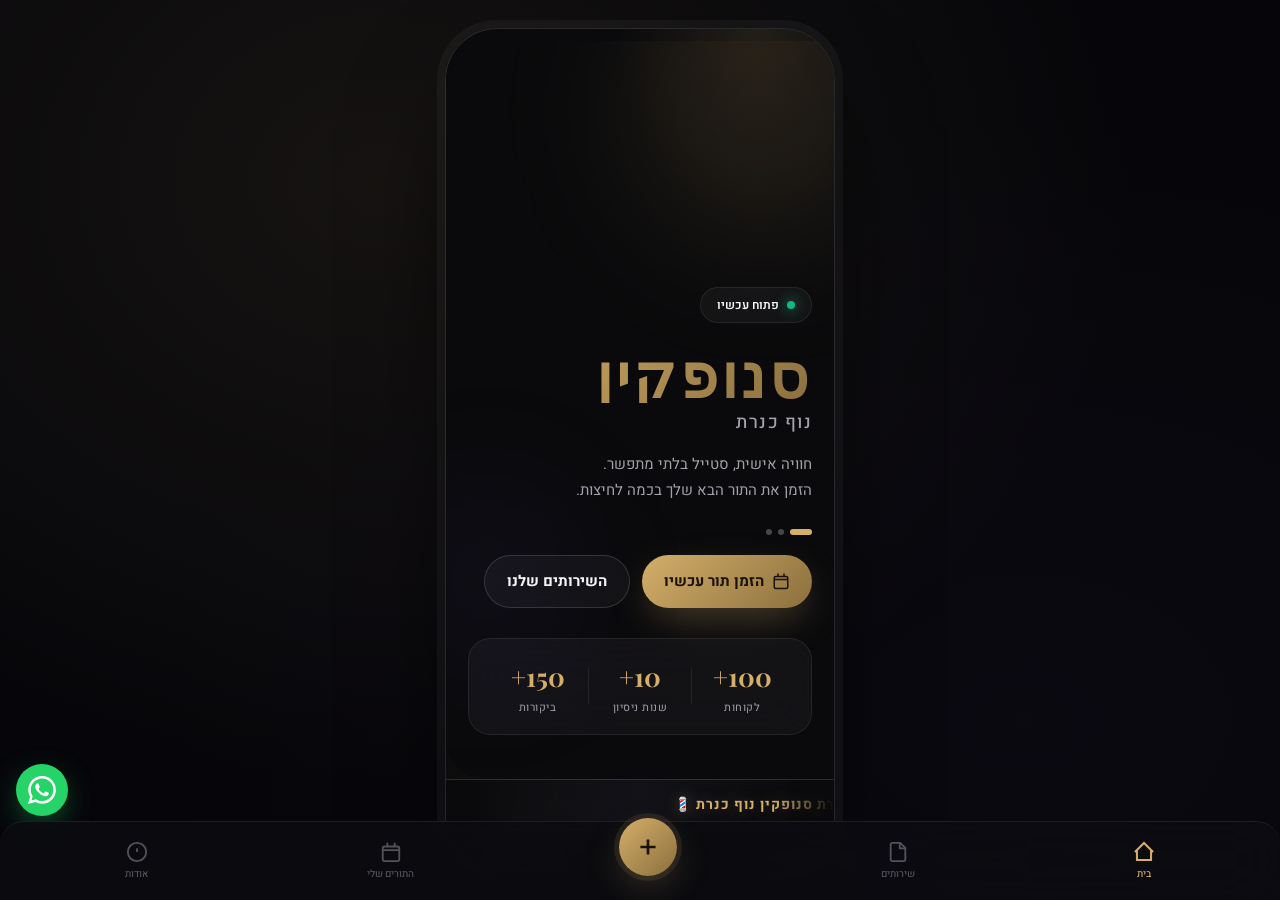
==== index.html @ b948a101 "Implement Firebase real-time sync functionality Added Firebase real-time synchronization for service" ====
<!DOCTYPE html>
<html lang="he" dir="rtl">
<head>
<meta charset="UTF-8"/>
<meta name="viewport" content="width=device-width,initial-scale=1,viewport-fit=cover,maximum-scale=1,user-scalable=no"/>
<meta name="theme-color" content="#0a0a0b"/>
<meta name="apple-mobile-web-app-capable" content="yes"/>
<meta name="apple-mobile-web-app-status-bar-style" content="black-translucent"/>
<meta name="description" content="מספרת סנופקין נוף כנרת – הזמנת תורים אונליין"/>
<title>סנופקין נוף כנרת – הזמנת תורים</title>
<link rel="preconnect" href="https://fonts.googleapis.com"/>
<link rel="preconnect" href="https://fonts.gstatic.com" crossorigin/>
<link href="https://fonts.googleapis.com/css2?family=Heebo:wght@300;400;500;600;700;800;900&family=Playfair+Display:wght@600;700;900&display=swap" rel="stylesheet"/>
<script src="https://www.gstatic.com/firebasejs/8.10.1/firebase-app.js"></script>
<script src="https://www.gstatic.com/firebasejs/8.10.1/firebase-database.js"></script>
<script>
const firebaseConfig = { 
  apiKey: "AIzaSyC2fqog1_PRGpaTlyUvWkryM96QhLpGdW0", 
  authDomain: "ben-snof.firebaseapp.com", 
  databaseURL: "https://ben-snof-6f09d-default-rtdb.firebaseio.com", 
  projectId: "ben-snof", 
  storageBucket: "ben-snof.firebasestorage.app", 
  messagingSenderId: "127646894375", 
  appId: "1:127646894375:web:848988f11bd4afef03c102" 
};

firebase.initializeApp(firebaseConfig);

const db = firebase.database();
</script>
<style>
/* ═══════════════════════════════════════
   ROOT VARIABLES
═══════════════════════════════════════ */
:root{
  --bg:#0a0a0c;--bg2:#111114;--bg3:#181820;
  --surface:rgba(255,255,255,0.04);
  --surface2:rgba(255,255,255,0.07);
  --surface3:rgba(255,255,255,0.10);
  --border:rgba(255,255,255,0.08);
  --border2:rgba(255,255,255,0.14);
  --text:#f5f5f7;--dim:#a1a1aa;--mute:#52525b;
  --gold:#d4af6a;--gold2:#b8924d;
  --gold-soft:rgba(212,175,106,0.15);
  --gold-glow:rgba(212,175,106,0.35);
  --accent:linear-gradient(135deg,#d4af6a 0%,#8b6f3d 100%);
  --danger:#ef4444;--success:#10b981;--warn:#f59e0b;
  --r:16px;--r2:22px;--r3:30px;
  --blur:24px;
  --shadow:0 24px 60px -20px rgba(0,0,0,0.7);
  --shadow-gold:0 14px 40px -10px rgba(212,175,106,0.4);
  --safe-top:env(safe-area-inset-top,0px);
  --safe-bottom:env(safe-area-inset-bottom,0px);
  --nav-h:calc(70px + var(--safe-bottom));
  --phone-w:390px;--phone-h:844px;
}
/* ═══════════════════════════════════════
   RESET + BASE
═══════════════════════════════════════ */
*{box-sizing:border-box;margin:0;padding:0;-webkit-tap-highlight-color:transparent}
html,body{height:100%;overflow-x:hidden}
body{
  font-family:'Heebo',-apple-system,BlinkMacSystemFont,sans-serif;
  background:var(--bg);color:var(--text);direction:rtl;text-align:right;
  -webkit-font-smoothing:antialiased;font-size:15px;line-height:1.5;
}
img{max-width:100%;display:block}
button{font:inherit;color:inherit;background:none;border:0;cursor:pointer}
input,select,textarea{font:inherit;direction:rtl}
a{color:inherit;text-decoration:none}
.serif{font-family:'Playfair Display',serif}

/* ═══════════════════════════════════════
   WEB WRAPPER (desktop = phone frame)
═══════════════════════════════════════ */
.web-backdrop{
  display:none;
  position:fixed;inset:0;
  background:radial-gradient(ellipse at 30% 20%,rgba(212,175,106,0.08),transparent 60%),
             radial-gradient(ellipse at 80% 80%,rgba(80,60,120,0.06),transparent 60%),
             #06060a;
  z-index:0;
}
@media(min-width:700px){
  .web-backdrop{display:block}
  body{overflow:hidden;display:flex;align-items:center;justify-content:center;min-height:100vh}
  .phone-shell{
    position:relative;z-index:1;
    width:var(--phone-w);height:var(--phone-h);
    border-radius:52px;
    border:1px solid rgba(255,255,255,0.12);
    overflow:hidden;
    box-shadow:
      0 0 0 8px rgba(255,255,255,0.04),
      0 60px 120px -30px rgba(0,0,0,0.9),
      inset 0 1px 0 rgba(255,255,255,0.15);
    flex-shrink:0;
  }
  .phone-inner{
    width:100%;height:100%;
    overflow-y:auto;overflow-x:hidden;
    -webkit-overflow-scrolling:touch;
    background:var(--bg);
    background-image:
      radial-gradient(ellipse 60% 40% at 80% 0%,rgba(212,175,106,0.12),transparent 60%),
      radial-gradient(ellipse 50% 40% at 20% 100%,rgba(212,175,106,0.06),transparent 60%);
    scroll-behavior:smooth;
    position:relative;
  }
  .phone-inner::-webkit-scrollbar{display:none}
}
@media(max-width:699px){
  .phone-shell,.phone-inner{display:contents}
  .web-backdrop{display:none}
  body{
    background:var(--bg);
    background-image:
      radial-gradient(ellipse 60% 40% at 80% 0%,rgba(212,175,106,0.12),transparent 60%),
      radial-gradient(ellipse 50% 40% at 20% 100%,rgba(212,175,106,0.06),transparent 60%);
    min-height:100vh;
  }
}

/* ═══════════════════════════════════════
   SPLASH SCREEN
═══════════════════════════════════════ */
#splash{
  position:fixed;inset:0;z-index:9999;
  background:radial-gradient(ellipse at center,#13131a,#050508);
  display:flex;flex-direction:column;align-items:center;justify-content:center;
  gap:40px;
  transition:opacity .7s ease,visibility .7s;
}
#splash.hide{opacity:0;visibility:hidden;pointer-events:none}
.splash-logo{text-align:center;animation:fadeUp .9s ease both}
.splash-mark{
  display:inline-flex;align-items:center;justify-content:center;
  width:80px;height:80px;border-radius:26px;
  background:var(--accent);
  font-family:'Playfair Display',serif;font-size:42px;font-weight:900;
  color:#1a1305;margin-bottom:20px;
  box-shadow:var(--shadow-gold);
  animation:markPulse 2s ease infinite;
}
@keyframes markPulse{0%,100%{box-shadow:0 14px 40px -10px rgba(212,175,106,.4)}50%{box-shadow:0 20px 60px -10px rgba(212,175,106,.7)}}
.splash-logo h1{font-family:'Playfair Display',serif;font-size:46px;letter-spacing:8px;font-weight:900}
.splash-logo p{color:var(--gold);font-size:11px;letter-spacing:5px;margin-top:8px}
.splash-dots{display:flex;gap:10px}
.splash-dots span{
  width:9px;height:9px;border-radius:50%;background:var(--gold);
  animation:dotBounce 1.3s infinite ease-in-out;
}
.splash-dots span:nth-child(2){animation-delay:.15s}
.splash-dots span:nth-child(3){animation-delay:.3s}
@keyframes dotBounce{0%,80%,100%{transform:scale(0);opacity:.3}40%{transform:scale(1);opacity:1}}

/* ═══════════════════════════════════════
   SCROLL PROGRESS BAR
═══════════════════════════════════════ */
#progress-bar{
  position:fixed;top:0;right:0;left:0;height:2px;
  background:linear-gradient(90deg,#d4af6a,#8b6f3d);
  transform-origin:right;transform:scaleX(0);
  z-index:9000;transition:transform .1s linear;
}

/* ═══════════════════════════════════════
   GLASS
═══════════════════════════════════════ */
.glass{
  background:var(--surface);
  backdrop-filter:blur(var(--blur)) saturate(180%);
  -webkit-backdrop-filter:blur(var(--blur)) saturate(180%);
  border:1px solid var(--border);
}

/* ═══════════════════════════════════════
   APP / PAGES
═══════════════════════════════════════ */
#app{padding-bottom:var(--nav-h);min-height:100vh}
.safe-top{height:calc(var(--safe-top) + 12px)}
.page{display:none}
.page.active{display:block;animation:pageIn .35s cubic-bezier(.2,.8,.2,1)}
@keyframes pageIn{from{opacity:0;transform:translateY(10px)}to{opacity:1;transform:translateY(0)}}
@keyframes fadeUp{from{opacity:0;transform:translateY(20px)}to{opacity:1;transform:translateY(0)}}

/* ═══════════════════════════════════════
   MARQUEE TICKER
═══════════════════════════════════════ */
.marquee-wrap{
  overflow:hidden;padding:13px 0;
  background:linear-gradient(135deg,rgba(212,175,106,0.08),rgba(212,175,106,0.04));
  border-top:1px solid var(--border);
  border-bottom:1px solid var(--border);
}
.marquee-inner{
  display:flex;gap:0;white-space:nowrap;
  animation:marquee 18s linear infinite;
}
.marquee-text{
  font-family:'Playfair Display',serif;
  font-size:14px;color:var(--gold);letter-spacing:2px;
  padding:0 40px;
  text-shadow:0 0 20px rgba(212,175,106,.4);
}
.marquee-sep{color:var(--mute);padding:0 8px}
@keyframes marquee{from{transform:translateX(0)}to{transform:translateX(-50%)}}

/* ═══════════════════════════════════════
   HERO
═══════════════════════════════════════ */
.hero{
  position:relative;min-height:82vh;
  display:flex;align-items:flex-end;
  padding:28px 22px 44px;
  overflow:hidden;
  border-radius:0 0 38px 38px;
}
/* SLIDER BACKGROUNDS */
.hero-slide{
  position:absolute;inset:0;
  background-size:cover;background-position:center;
  filter:saturate(.85) contrast(1.05);
  opacity:0;
  transition:opacity 1.2s ease;
  transform:scale(1.08);
  animation:heroZoom 20s ease-in-out infinite alternate;
}
.hero-slide.active{opacity:1}
@keyframes heroZoom{to{transform:scale(1.18)}}
.hero-overlay{
  position:absolute;inset:0;
  background:linear-gradient(180deg,rgba(10,10,12,.3) 0%,rgba(10,10,12,.7) 50%,rgba(10,10,12,.97) 100%);
}
/* floating gradient orbs */
.hero-orb{
  position:absolute;border-radius:50%;filter:blur(60px);pointer-events:none;
  animation:orbFloat 8s ease-in-out infinite alternate;
}
.hero-orb-1{width:300px;height:300px;background:rgba(212,175,106,.08);top:-80px;right:-80px;animation-delay:0s}
.hero-orb-2{width:200px;height:200px;background:rgba(120,80,200,.06);bottom:100px;left:-60px;animation-delay:3s}
@keyframes orbFloat{0%{transform:translateY(0) scale(1)}100%{transform:translateY(-30px) scale(1.1)}}

.hero-content{position:relative;z-index:2;width:100%;animation:fadeUp .9s ease both}
.hero-badge{
  display:inline-flex;align-items:center;gap:8px;
  padding:8px 16px;border-radius:100px;
  font-size:12px;font-weight:600;margin-bottom:20px;
}
.hero-badge .dot{
  width:8px;height:8px;border-radius:50%;background:var(--success);
  box-shadow:0 0 14px var(--success);
  animation:pulse 1.8s ease infinite;
}
@keyframes pulse{0%,100%{opacity:1}50%{opacity:.5}}
.hero-title{display:flex;flex-direction:column;gap:6px;margin-bottom:16px}
.hero-name{
  font-size:clamp(44px,12vw,60px);font-weight:900;letter-spacing:4px;line-height:1;
  background:var(--accent);-webkit-background-clip:text;background-clip:text;color:transparent;
}
.hero-sub{font-size:18px;font-weight:500;color:var(--dim);letter-spacing:1.5px}
.hero-desc{color:var(--dim);margin-bottom:26px;max-width:480px;font-size:15px;line-height:1.7}
.hero-actions{display:flex;gap:12px;margin-bottom:30px;flex-wrap:wrap}

/* SLIDE DOTS */
.hero-dots{display:flex;gap:6px;margin-bottom:20px}
.hero-dot{
  width:6px;height:6px;border-radius:3px;background:rgba(255,255,255,.25);
  transition:all .4s ease;cursor:pointer;
}
.hero-dot.active{width:22px;background:var(--gold)}

.stats{
  display:flex;align-items:center;justify-content:space-around;
  padding:18px;border-radius:var(--r2);
}
.stat{display:flex;flex-direction:column;align-items:center;gap:4px;flex:1}
.stat strong{font-family:'Playfair Display',serif;font-size:26px;color:var(--gold);font-weight:700}
.stat span{font-size:11px;color:var(--dim);letter-spacing:.5px}
.stat-divider{width:1px;height:36px;background:var(--border)}

/* ═══════════════════════════════════════
   BUTTONS
═══════════════════════════════════════ */
.btn{
  display:inline-flex;align-items:center;justify-content:center;gap:8px;
  padding:14px 22px;border-radius:100px;
  font-weight:700;font-size:15px;
  transition:transform .2s ease,box-shadow .3s ease,filter .2s;
  white-space:nowrap;position:relative;overflow:hidden;
}
.btn svg{width:18px;height:18px;flex-shrink:0}
.btn::after{
  content:'';position:absolute;inset:0;border-radius:inherit;
  background:rgba(255,255,255,0);transition:background .2s;
}
.btn:active::after{background:rgba(255,255,255,.08)}
.btn:active{transform:scale(.97)}
.btn-primary{background:var(--accent);color:#1a1305;box-shadow:var(--shadow-gold)}
.btn-primary:hover{box-shadow:0 20px 50px -10px rgba(212,175,106,.6);filter:brightness(1.05)}
.btn-primary:disabled{opacity:.45;cursor:not-allowed;filter:none}
.btn-ghost{
  background:var(--surface);border:1px solid var(--border2);color:var(--text);
  backdrop-filter:blur(12px);
}
.btn-ghost:hover{border-color:var(--gold);color:var(--gold)}
.btn-block{width:100%}
.btn-sm{padding:10px 16px;font-size:13px}

.icon-btn{
  width:42px;height:42px;border-radius:50%;
  display:inline-flex;align-items:center;justify-content:center;
  background:var(--surface);border:1px solid var(--border);
  transition:all .2s;
}
.icon-btn svg{width:20px;height:20px}
[dir="rtl"] .icon-btn svg{transform:scaleX(-1)}
.icon-btn:hover{background:var(--surface2);border-color:var(--border2)}

/* RIPPLE */
.ripple{position:absolute;border-radius:50%;transform:scale(0);
  animation:rippleAnim .6s linear;pointer-events:none;
  background:rgba(255,255,255,.15);
}
@keyframes rippleAnim{to{transform:scale(4);opacity:0}}

/* ═══════════════════════════════════════
   SECTIONS
═══════════════════════════════════════ */
.section{padding:40px 22px}
.section-head{margin-bottom:24px}
.section-head h2{font-family:'Playfair Display',serif;font-size:30px;font-weight:700;margin-bottom:6px}
.section-head p{color:var(--dim);font-size:14px}

/* ═══════════════════════════════════════
   SERVICES GRID
═══════════════════════════════════════ */
.services-grid{display:grid;grid-template-columns:1fr;gap:14px}
.service-card{
  display:flex;align-items:center;gap:16px;
  padding:18px;border-radius:var(--r2);
  background:var(--surface);border:1px solid var(--border);
  cursor:pointer;transition:all .3s ease;
  position:relative;overflow:hidden;
}
.service-card::before{
  content:'';position:absolute;inset:0;
  background:linear-gradient(135deg,rgba(212,175,106,.06),transparent);
  opacity:0;transition:opacity .3s;
}
.service-card:hover::before,.service-card.selected::before{opacity:1}
.service-card:hover,.service-card.selected{
  border-color:var(--gold);
  transform:translateY(-2px);
  box-shadow:0 12px 30px -10px rgba(212,175,106,.2);
}
.service-card:active{transform:scale(.98)}
.svc-img{
  width:76px;height:76px;border-radius:18px;
  background:var(--surface2);background-size:cover;background-position:center;
  flex-shrink:0;
}
.svc-info{flex:1;min-width:0}
.svc-info h3{font-size:16px;font-weight:700;margin-bottom:4px}
.svc-info p{font-size:13px;color:var(--dim)}
.svc-meta{text-align:left;flex-shrink:0}
.svc-price{font-family:'Playfair Display',serif;font-size:22px;color:var(--gold);font-weight:700}
.svc-dur{font-size:12px;color:var(--mute);margin-top:2px}

/* ═══════════════════════════════════════
   BARBERS SCROLL
═══════════════════════════════════════ */
.barbers-scroll{
  display:flex;gap:14px;overflow-x:auto;padding-bottom:8px;
  scroll-snap-type:x mandatory;-webkit-overflow-scrolling:touch;
}
.barbers-scroll::-webkit-scrollbar{display:none}
.barber-card{
  flex:0 0 160px;border-radius:var(--r2);
  background:var(--surface);border:1px solid var(--border);
  overflow:hidden;scroll-snap-align:start;cursor:pointer;
  transition:all .3s ease;
}
.barber-card:hover,.barber-card.selected{border-color:var(--gold);transform:translateY(-4px);box-shadow:0 12px 30px -10px rgba(212,175,106,.25)}
.barber-photo{width:100%;aspect-ratio:1;background:var(--surface2);background-size:cover;background-position:center}
.barber-info{padding:12px}
.barber-info h4{font-size:15px;font-weight:700;margin-bottom:2px}
.barber-info p{font-size:12px;color:var(--dim)}

/* ═══════════════════════════════════════
   GALLERY — SWIPER STYLE
═══════════════════════════════════════ */
.gallery-swiper{
  overflow:hidden;border-radius:var(--r2);
  position:relative;
}
.gallery-track{
  display:flex;gap:12px;
  overflow-x:auto;scroll-snap-type:x mandatory;
  -webkit-overflow-scrolling:touch;padding-bottom:4px;
  scroll-behavior:smooth;
}
.gallery-track::-webkit-scrollbar{display:none}
.gallery-slide{
  flex:0 0 calc(50% - 6px);aspect-ratio:.85;
  border-radius:var(--r);background:var(--surface2);
  background-size:cover;background-position:center;
  scroll-snap-align:start;cursor:pointer;
  transition:transform .3s ease,filter .3s;
  position:relative;overflow:hidden;
}
.gallery-slide::after{
  content:'';position:absolute;inset:0;
  background:linear-gradient(180deg,transparent 50%,rgba(10,10,12,.6));
  opacity:0;transition:opacity .3s;
}
.gallery-slide:hover{transform:scale(1.02);filter:brightness(1.1)}
.gallery-slide:hover::after{opacity:1}

/* Fullscreen lightbox */
#lightbox{
  position:fixed;inset:0;z-index:8000;
  background:rgba(0,0,0,.95);
  display:none;align-items:center;justify-content:center;
  padding:20px;
}
#lightbox.open{display:flex;animation:fadeIn .3s ease}
@keyframes fadeIn{from{opacity:0}to{opacity:1}}
#lightbox img{max-width:100%;max-height:100%;border-radius:var(--r);object-fit:contain}
#lightbox-close{
  position:absolute;top:20px;left:20px;
  width:44px;height:44px;border-radius:50%;
  background:rgba(255,255,255,.1);border:1px solid rgba(255,255,255,.2);
  display:flex;align-items:center;justify-content:center;
  font-size:22px;color:#fff;cursor:pointer;
  transition:background .2s;
}
#lightbox-close:hover{background:rgba(255,255,255,.2)}

/* ═══════════════════════════════════════
   REVIEWS
═══════════════════════════════════════ */
.reviews-scroll{display:flex;gap:14px;overflow-x:auto;padding-bottom:8px;scroll-snap-type:x mandatory;-webkit-overflow-scrolling:touch}
.reviews-scroll::-webkit-scrollbar{display:none}
.review-card{
  flex:0 0 290px;padding:22px;border-radius:var(--r2);scroll-snap-align:start;
  border:1px solid var(--border);background:var(--surface);
  transition:transform .3s;
}
.review-card:hover{transform:translateY(-3px)}
.review-stars{color:var(--gold);font-size:14px;letter-spacing:2px;margin-bottom:10px}
.review-card p{color:var(--text);margin-bottom:16px;font-size:14px;line-height:1.7}
.review-card footer{display:flex;flex-direction:column;gap:2px;font-size:12px}
.review-card footer strong{font-weight:700}
.review-card footer span{color:var(--mute)}

/* ═══════════════════════════════════════
   ABOUT
═══════════════════════════════════════ */
.about-card{padding:30px;border-radius:var(--r3)}
.about-card h2{font-family:'Playfair Display',serif;font-size:28px;margin-bottom:14px}
.about-card p{color:var(--dim);margin-bottom:20px;line-height:1.8}
.about-list{list-style:none;display:flex;flex-direction:column;gap:12px}
.about-list li{display:flex;align-items:center;gap:12px;font-size:14px}

/* ═══════════════════════════════════════
   SKELETON
═══════════════════════════════════════ */
@keyframes shimmer{0%{background-position:-600px 0}100%{background-position:600px 0}}
.skeleton{
  background:linear-gradient(90deg,var(--surface) 0%,var(--surface2) 50%,var(--surface) 100%);
  background-size:1200px 100%;
  animation:shimmer 1.8s infinite linear;
  border-radius:var(--r);
}
.skeleton-card{height:104px}
.skeleton-barber{flex:0 0 160px;height:220px}
.skeleton-tile{aspect-ratio:.85;flex:0 0 calc(50% - 6px);border-radius:var(--r)}

/* ═══════════════════════════════════════
   BOTTOM NAV
═══════════════════════════════════════ */
.bottom-nav{
  position:fixed;bottom:0;left:0;right:0;z-index:100;
  display:flex;align-items:center;justify-content:space-around;
  padding:10px 16px calc(10px + var(--safe-bottom));
  border-top:1px solid var(--border);
  border-radius:24px 24px 0 0;
  background:rgba(12,12,16,.88);
  backdrop-filter:blur(30px) saturate(200%);
  -webkit-backdrop-filter:blur(30px) saturate(200%);
}
.nav-item{
  display:flex;flex-direction:column;align-items:center;gap:4px;
  font-size:10px;font-weight:500;color:var(--mute);
  padding:6px 14px;border-radius:14px;
  transition:all .2s;
}
.nav-item svg{width:22px;height:22px;transition:transform .2s}
.nav-item.active{color:var(--gold)}
.nav-item.active svg{transform:scale(1.1)}
.nav-item:active{transform:scale(.92)}
.nav-fab{
  width:58px;height:58px;border-radius:50%;
  background:var(--accent);color:#1a1305;
  display:flex;align-items:center;justify-content:center;
  transform:translateY(-14px);
  box-shadow:var(--shadow-gold),0 0 0 5px rgba(212,175,106,.1);
  transition:transform .25s ease,box-shadow .25s;
}
.nav-fab svg{width:26px;height:26px}
.nav-fab:active{transform:translateY(-14px) scale(.92)}

/* ═══════════════════════════════════════
   WHATSAPP FAB
═══════════════════════════════════════ */
#waFab{
  position:fixed;bottom:calc(var(--nav-h) + 14px);left:16px;z-index:90;
  width:52px;height:52px;border-radius:50%;
  background:#25d366;color:#fff;
  display:flex;align-items:center;justify-content:center;
  box-shadow:0 10px 30px -6px rgba(37,211,102,.5);
  animation:waPulse 2.5s ease infinite;
}
#waFab svg{width:28px;height:28px}
@keyframes waPulse{0%,100%{box-shadow:0 10px 30px -6px rgba(37,211,102,.5)}50%{box-shadow:0 10px 40px 4px rgba(37,211,102,.65)}}

/* ═══════════════════════════════════════
   TOAST
═══════════════════════════════════════ */
#toast{
  position:fixed;bottom:calc(var(--nav-h) + 16px);left:50%;
  transform:translateX(-50%) translateY(120%);
  padding:14px 24px;border-radius:100px;
  background:rgba(18,18,22,.96);border:1px solid var(--border2);
  backdrop-filter:blur(20px);
  font-size:14px;font-weight:600;
  z-index:5000;
  transition:transform .4s cubic-bezier(.2,.8,.2,1);
  max-width:90vw;text-align:center;pointer-events:none;
}
#toast.show{transform:translateX(-50%) translateY(0)}
#toast.success{border-color:var(--success);color:var(--success)}
#toast.error{border-color:var(--danger);color:var(--danger)}

/* ═══════════════════════════════════════
   PAGE HEADER (booking)
═══════════════════════════════════════ */
.page-header{
  position:sticky;top:0;z-index:50;
  display:flex;align-items:center;justify-content:space-between;
  padding:14px 20px;
  border-bottom:1px solid var(--border);
  border-radius:0 0 20px 20px;
  background:rgba(12,12,16,.9);
  backdrop-filter:blur(20px);-webkit-backdrop-filter:blur(20px);
}
.page-header h2{font-size:18px;font-weight:700}

/* ═══════════════════════════════════════
   BOOKING STEPS INDICATOR
═══════════════════════════════════════ */
.steps-bar{
  display:flex;align-items:center;padding:18px 20px;gap:6px;
}
.step-pill{
  flex:1;display:flex;align-items:center;justify-content:center;gap:6px;
  padding:9px 10px;border-radius:100px;
  background:var(--surface);border:1px solid var(--border);
  font-size:12px;font-weight:600;color:var(--dim);
  transition:all .3s ease;white-space:nowrap;
}
.step-pill .snum{
  width:22px;height:22px;border-radius:50%;
  background:var(--surface2);font-size:11px;font-weight:800;
  display:flex;align-items:center;justify-content:center;flex-shrink:0;
  transition:all .3s;
}
.step-pill.active{background:var(--gold-soft);border-color:var(--gold);color:var(--gold)}
.step-pill.active .snum{background:var(--gold);color:#1a1305}
.step-pill.done{color:var(--success);border-color:rgba(16,185,129,.3)}
.step-pill.done .snum{background:var(--success);color:#fff}

/* ═══════════════════════════════════════
   STEP CONTENT
═══════════════════════════════════════ */
.step-content{display:none;padding:22px 20px;animation:pageIn .3s ease}
.step-content.active{display:block}
.step-title{font-family:'Playfair Display',serif;font-size:26px;font-weight:700;margin-bottom:20px}

/* FORM */
.form-row{display:grid;grid-template-columns:1fr 1fr;gap:12px}
.form-group{margin-bottom:14px}
.form-group label{display:block;font-size:12px;font-weight:700;color:var(--dim);margin-bottom:6px;letter-spacing:.5px}
.form-input{
  width:100%;padding:14px 18px;
  background:var(--surface);border:1px solid var(--border);
  border-radius:14px;color:var(--text);font-size:15px;
  transition:border-color .2s,background .2s;outline:none;
}
.form-input:focus{border-color:var(--gold);background:var(--surface2)}
select.form-input option{background:var(--bg2)}
.form-input::placeholder{color:var(--mute)}

/* SELECTION CARDS (service/barber) */
.sel-grid{display:flex;flex-direction:column;gap:12px}
.sel-card{
  display:flex;align-items:center;gap:14px;
  padding:16px;border-radius:var(--r2);
  background:var(--surface);border:1px solid var(--border);
  cursor:pointer;transition:all .3s ease;position:relative;overflow:hidden;
}
.sel-card::before{
  content:'';position:absolute;inset:0;border-radius:inherit;
  background:linear-gradient(135deg,rgba(212,175,106,.07),transparent);
  opacity:0;transition:opacity .3s;
}
.sel-card.selected,.sel-card:hover{border-color:var(--gold);transform:translateY(-1px);box-shadow:0 8px 24px -8px rgba(212,175,106,.25)}
.sel-card.selected::before,.sel-card:hover::before{opacity:1}
.sel-card:active{transform:scale(.98)}
.sel-img{
  width:68px;height:68px;border-radius:16px;
  background:var(--surface2);background-size:cover;background-position:center;
  flex-shrink:0;display:flex;align-items:center;justify-content:center;
  font-size:26px;
}
.sel-info{flex:1;min-width:0}
.sel-info h4{font-size:15px;font-weight:700;margin-bottom:4px}
.sel-info p{font-size:13px;color:var(--dim)}
.sel-check{
  width:24px;height:24px;border-radius:50%;
  border:2px solid var(--border2);flex-shrink:0;
  display:flex;align-items:center;justify-content:center;
  transition:all .3s;font-size:14px;
}
.sel-card.selected .sel-check{background:var(--gold);border-color:var(--gold);color:#1a1305}
.sel-price{font-family:'Playfair Display',serif;font-size:18px;color:var(--gold);font-weight:700;text-align:left;flex-shrink:0}

/* ═══════════════════════════════════════
   CALENDAR (month view)
═══════════════════════════════════════ */
.cal-wrap{
  background:var(--surface);border:1px solid var(--border);
  border-radius:var(--r2);overflow:hidden;margin-bottom:22px;
}
.cal-head{
  display:flex;align-items:center;justify-content:space-between;
  padding:16px 20px;
  background:linear-gradient(135deg,rgba(212,175,106,.07),rgba(212,175,106,.03));
  border-bottom:1px solid var(--border);
}
.cal-title{font-family:'Playfair Display',serif;font-size:18px;color:var(--gold);font-weight:700}
.cal-nav-btn{
  width:36px;height:36px;border-radius:10px;
  background:var(--surface2);border:1px solid var(--border2);
  color:var(--gold);font-size:18px;font-weight:700;
  display:flex;align-items:center;justify-content:center;
  transition:all .2s;
}
.cal-nav-btn:hover{border-color:var(--gold);transform:scale(1.05)}
.cal-nav-btn:disabled{opacity:.3;cursor:not-allowed;transform:none}
.cal-daynames{
  display:grid;grid-template-columns:repeat(7,1fr);
  border-bottom:1px solid var(--border);
}
.cal-dn{
  text-align:center;padding:10px 0;
  font-size:11px;font-weight:700;color:var(--mute);
  text-transform:uppercase;letter-spacing:.5px;
}
.cal-grid{display:grid;grid-template-columns:repeat(7,1fr);gap:3px;padding:8px}
.cal-cell{
  aspect-ratio:1;border-radius:10px;
  display:flex;flex-direction:column;align-items:center;justify-content:center;
  gap:2px;cursor:pointer;
  transition:all .2s;font-size:12px;
  border:1px solid transparent;
}
.cal-cell:hover:not(.disabled):not(.empty){background:var(--surface2);border-color:var(--border2)}
.cal-cell.today{background:var(--gold-soft);border-color:rgba(212,175,106,.3)}
.cal-cell.today .cal-num{color:var(--gold);font-weight:800}
.cal-cell.selected{background:var(--accent)!important;border-color:var(--gold)!important;box-shadow:var(--shadow-gold)}
.cal-cell.selected .cal-num,.cal-cell.selected .cal-day{color:#1a1305!important;font-weight:800}
.cal-cell.disabled{opacity:.3;cursor:not-allowed}
.cal-cell.empty{cursor:default;border:none;background:none}
.cal-cell.past{opacity:.3;cursor:not-allowed}
.cal-num{font-size:15px;font-weight:600;line-height:1}
.cal-day{font-size:10px;color:var(--dim)}

/* ═══════════════════════════════════════
   TIME SLOTS
═══════════════════════════════════════ */
.sub-title{font-size:16px;font-weight:700;margin-bottom:14px;color:var(--dim)}
.time-slots{display:grid;grid-template-columns:repeat(auto-fill,minmax(78px,1fr));gap:8px;margin-bottom:28px}
.time-slot{
  padding:13px 8px;border-radius:14px;
  background:var(--surface);border:1px solid var(--border);
  text-align:center;font-weight:700;font-size:14px;
  cursor:pointer;transition:all .2s;
  position:relative;overflow:hidden;
}
.time-slot:hover:not(.taken){border-color:var(--gold);color:var(--gold);background:var(--gold-soft)}
.time-slot.selected{background:var(--accent);color:#1a1305;border-color:var(--gold);box-shadow:var(--shadow-gold)}
.time-slot.taken{opacity:.3;cursor:not-allowed;text-decoration:line-through}
.time-slot.taken small{display:block;font-size:10px;text-decoration:none;color:var(--danger)}

/* ═══════════════════════════════════════
   BOOKING SUMMARY
═══════════════════════════════════════ */
.summary-card{
  background:var(--surface);border:1px solid var(--border);
  border-radius:var(--r2);padding:22px;margin-bottom:20px;
}
.summary-title{font-family:'Playfair Display',serif;font-size:20px;margin-bottom:18px;color:var(--gold)}
.summary-row{
  display:flex;justify-content:space-between;align-items:center;
  padding:11px 0;border-bottom:1px solid var(--border);
}
.summary-row:last-child{border-bottom:0}
.summary-label{font-size:13px;color:var(--dim)}
.summary-val{font-size:14px;font-weight:700}

/* ═══════════════════════════════════════
   MY BOOKINGS
═══════════════════════════════════════ */
.my-booking-card{
  background:var(--surface);border:1px solid var(--border);
  border-radius:var(--r2);padding:20px;margin-bottom:14px;
  position:relative;overflow:hidden;
}
.my-booking-card::before{
  content:'';position:absolute;top:0;right:0;bottom:0;width:3px;
  background:var(--accent);
}
.my-booking-head{display:flex;justify-content:space-between;align-items:flex-start;margin-bottom:12px}
.my-booking-service{font-size:17px;font-weight:800}
.my-booking-meta{display:flex;flex-direction:column;gap:6px;margin-bottom:14px}
.my-booking-meta span{font-size:13px;color:var(--dim);display:flex;align-items:center;gap:8px}
.countdown-badge{
  display:inline-flex;align-items:center;gap:6px;
  padding:6px 14px;border-radius:100px;
  background:var(--gold-soft);border:1px solid rgba(212,175,106,.3);
  font-size:13px;color:var(--gold);font-weight:700;margin-bottom:14px;
}
.badge-status{
  padding:4px 12px;border-radius:100px;font-size:11px;font-weight:800;
}
.badge-upcoming{background:var(--gold-soft);color:var(--gold)}
.badge-cancelled{background:rgba(239,68,68,.15);color:#fca5a5}

/* ═══════════════════════════════════════
   SITE FOOTER
═══════════════════════════════════════ */
.site-footer{
  text-align:center;padding:20px;
  font-size:12px;color:var(--mute);
  border-top:1px solid var(--border);
}
.site-footer a{color:var(--gold);transition:color .2s}
.site-footer a:hover{color:var(--text)}
.bottom-spacer{height:20px}


/* ═══════════════════════════════════════
   LUXURY MARQUEE TICKER (PERFECT LOOP)
═══════════════════════════════════════ */
.marquee-wrap {
  overflow: hidden;
  user-select: none;
  display: flex;
  gap: 0;
  padding: 14px 0;
  background: linear-gradient(90deg, rgba(10,10,12,0.95) 0%, rgba(24,24,32,0.6) 50%, rgba(10,10,12,0.95) 100%);
  border-top: 1px solid rgba(212, 175, 106, 0.2);
  border-bottom: 1px solid rgba(212, 175, 106, 0.2);
  backdrop-filter: blur(12px);
  -webkit-backdrop-filter: blur(12px);
  position: relative;
  direction: ltr; /* מונע קפיצות ואגים של דפדפנים ב-RTL */
}

/* מסכות טשטוש בצדדים למראה פרימיום קולנועי */
.marquee-wrap::before,
.marquee-wrap::after {
  content: "";
  position: absolute;
  top: 0; bottom: 0; width: 60px;
  z-index: 2;
  pointer-events: none;
}
.marquee-wrap::before {
  left: 0;
  background: linear-gradient(to right, #0a0a0c, transparent);
}
.marquee-wrap::after {
  right: 0;
  background: linear-gradient(to left, #0a0a0c, transparent);
}

.marquee-inner {
  flex-shrink: 0;
  display: flex;
  align-items: center;
  min-width: 100%;
  gap: 0;
  animation: scroll-marquee 25s linear infinite;
}

.marquee-group {
  flex-shrink: 0;
  display: flex;
  align-items: center;
  justify-content: space-around;
  min-width: 100%;
  gap: 40px;
  padding: 0 20px;
}

.marquee-text {
  font-family: 'Heebo', sans-serif;
  font-size: 14px;
  font-weight: 700;
  color: var(--gold, #d4af6a);
  letter-spacing: 1px;
  text-shadow: 0 0 15px rgba(212, 175, 106, 0.35);
  white-space: nowrap;
  direction: rtl; /* שומר על טקסט העברית קריא ומסודר מימין לשמאל */
}

/* עיצוב מטורף לאייקון המספרה */
.marquee-barber-icon {
  font-size: 18px;
  display: inline-block;
  filter: drop-shadow(0 0 8px rgba(212, 175, 106, 0.6));
  animation: pulseIcon 3s ease-in-out infinite;
}

@keyframes scroll-marquee {
  0% { transform: translateX(0); }
  100% { transform: translateX(-50%); } /* נע בדיוק חצי מרחק ומייצר לופ אינסופי מושלם */
}

@keyframes pulseIcon {
  0%, 100% { transform: scale(1) rotate(0deg); }
  50% { transform: scale(1.2) rotate(10deg); }
}

/* ═══════════════════════════════════════
   LUXURY INFINITE TICKER (NO GAPS)
═══════════════════════════════════════ */
.premium-marquee-container {
  overflow: hidden;
  position: relative;
  width: 100%;
  background: linear-gradient(90deg, #09090b 0%, #16161f 50%, #09090b 100%);
  padding: 16px 0;
  border-top: 1px solid rgba(212, 175, 106, 0.25);
  border-bottom: 1px solid rgba(212, 175, 106, 0.25);
  box-shadow: inset 0 0 20px rgba(0, 0, 0, 0.6), 0 4px 20px rgba(0, 0, 0, 0.4);
  display: flex;
  user-select: none;
  direction: ltr; /* מונע באגים של קפיצות בדפדפנים שונים במצב RTL */
}

/* אפקט טשטוש קולנועי בצדדים (Fade Masks) - גורם לטקסט להיעלם ולהופיע בהדרגה */
.premium-marquee-container::before,
.premium-marquee-container::after {
  content: "";
  position: absolute;
  top: 0;
  bottom: 0;
  width: 80px;
  z-index: 3;
  pointer-events: none;
}
.premium-marquee-container::before {
  left: 0;
  background: linear-gradient(to right, #09090b, transparent);
}
.premium-marquee-container::after {
  right: 0;
  background: linear-gradient(to left, #09090b, transparent);
}

/* הדיב שמניע את הכל */
.marquee-infinite-track {
  display: flex;
  width: max-content;
  animation: seamless-scroll 20s linear infinite;
}

/* כל קבוצת טקסט (שתיהן חייבות להיות זהות לחלוטין) */
.marquee-text-group {
  display: flex;
  align-items: center;
  justify-content: space-around;
  gap: 50px; /* המרחק בין המשפטים */
  padding-right: 50px; /* שומר על רווח מדויק גם בחיבור בין הקבוצות */
  flex-shrink: 0;
}

/* עיצוב הטקסט היוקרתי */
.marquee-gold-text {
  font-family: 'Heebo', sans-serif;
  font-size: 15px;
  font-weight: 800;
  color: #d4af6a; /* זהב בסיס */
  background: linear-gradient(135deg, #b38f4f 0%, #f3d99d 50%, #d4af6a 100%);
  -webkit-background-clip: text;
  -webkit-text-fill-color: transparent;
  letter-spacing: 1px;
  text-shadow: 0 0 12px rgba(212, 175, 106, 0.25);
  white-space: nowrap;
  direction: rtl; /* שומר על קריאות נכונה של העברית בפנים */
}

/* האייקון המשוגע 💈 */
.marquee-barber-pole {
  font-size: 20px;
  display: inline-block;
  filter: drop-shadow(0 0 8px rgba(212, 175, 106, 0.7));
  animation: spin-pole 4s linear infinite;
}

/* ═══════════════════════════════════════
   ANIMATIONS
═══════════════════════════════════════ */
@keyframes seamless-scroll {
  0% {
    transform: translate3d(0, 0, 0);
  }
  100% {
    transform: translate3d(-50%, 0, 0); /* זז בדיוק חצי מהרוחב הכולל ויוצר לופ בלתי נראה */
  }
}

@keyframes spin-pole {
  0% { transform: scale(1) rotate(0deg); }
  50% { transform: scale(1.15); }
  100% { transform: scale(1) rotate(-360deg); }
}


/* ═══════════════════════════════════════
   CINEMATIC LIGHTBOX SLIDER & GRID
═══════════════════════════════════════ */

/* רשת הגלריה בדף הבית */
.premium-gallery-grid {
  display: grid;
  grid-template-columns: repeat(2, 1fr);
  gap: 12px;
  margin-bottom: 15px;
}

.premium-gallery-item {
  position: relative;
  aspect-ratio: 1;
  border-radius: 12px;
  overflow: hidden;
  border: 1px solid rgba(255, 255, 255, 0.08);
  background: #121216;
}

.premium-gallery-item img {
  width: 100%;
  height: 100%;
  object-fit: cover;
  cursor: pointer;
  transition: transform 0.3s cubic-bezier(0.25, 1, 0.5, 1);
}

.premium-gallery-item img:hover {
  transform: scale(1.05);
}

/* מסך הלייטבוקס המלא */
.luxe-lightbox {
  position: fixed;
  top: 0;
  left: 0;
  width: 100%;
  height: 100%;
  background: rgba(4, 4, 6, 0.96);
  backdrop-filter: blur(15px);
  -webkit-backdrop-filter: blur(15px);
  z-index: 100000;
  display: flex;
  flex-direction: column;
  align-items: center;
  justify-content: center;
  opacity: 0;
  pointer-events: none;
  transition: opacity 0.4s ease;
}

.luxe-lightbox.active {
  opacity: 1;
  pointer-events: auto;
}

/* כפתור סגירה (איקס) עליון מרכזי ומעוצב */
.luxe-lightbox-close {
  position: absolute;
  top: 35px;
  left: 50%;
  transform: translateX(-50%);
  width: 48px;
  height: 48px;
  background: rgba(255, 255, 255, 0.03);
  border: 1px solid rgba(255, 255, 255, 0.08);
  border-radius: 50%;
  color: #a1a1aa;
  font-size: 24px;
  display: flex;
  align-items: center;
  justify-content: center;
  cursor: pointer;
  transition: all 0.3s ease;
  z-index: 100010;
}

.luxe-lightbox-close:hover {
  background: rgba(239, 68, 68, 0.15);
  border-color: #ef4444;
  color: #ef4444;
  transform: translateX(-50%) rotate(90deg);
}

/* קונטיינר התמונה המרכזית */
.luxe-lightbox-stage {
  position: relative;
  width: 88%;
  max-width: 400px;
  aspect-ratio: 4/5; /* יחס מושלם להצגת תספורות במובייל */
  display: flex;
  align-items: center;
  justify-content: center;
}

.luxe-lightbox-img {
  width: 100%;
  height: 100%;
  object-fit: cover;
  border-radius: 16px;
  border: 1px solid rgba(212, 175, 106, 0.2);
  box-shadow: 0 25px 50px rgba(0, 0, 0, 0.9), 0 0 30px rgba(212, 175, 106, 0.1);
  opacity: 0;
  transform: scale(0.96);
  transition: opacity 0.25s ease, transform 0.25s ease;
}

.luxe-lightbox-img.loaded {
  opacity: 1;
  transform: scale(1);
}

/* חצי ניווט מעוצבים צפים */
.luxe-lightbox-btn {
  position: absolute;
  top: 50%;
  transform: translateY(-50%);
  width: 46px;
  height: 46px;
  background: rgba(18, 18, 22, 0.85);
  border: 1px solid rgba(212, 175, 106, 0.2);
  border-radius: 50%;
  color: #d4af6a;
  font-size: 18px;
  display: flex;
  align-items: center;
  justify-content: center;
  cursor: pointer;
  transition: all 0.2s ease;
  z-index: 100005;
}

.luxe-lightbox-btn:hover {
  background: #d4af6a;
  color: #000;
  box-shadow: 0 0 15px rgba(212, 175, 106, 0.4);
}

.luxe-lightbox-prev {
  right: -15px; /* חץ אחורה בצד ימין לפי RTL */
}

.luxe-lightbox-next {
  left: -15px; /* חץ קדימה בצד שמאל לפי RTL */
}

/* מונה תמונות תחתון */
.luxe-lightbox-counter {
  margin-top: 20px;
  font-size: 13px;
  font-weight: 700;
  color: #a1a1aa;
  background: rgba(255, 255, 255, 0.03);
  padding: 6px 16px;
  border-radius: 20px;
  border: 1px solid rgba(255, 255, 255, 0.05);
  letter-spacing: 1px;
}

/* ═══════════════════════════════════════
   PREMIUM FLOATING TOAST (AUTO-HIDE)
═══════════════════════════════════════ */
.premium-toast {
  position: fixed;
  bottom: 15%; /* ממוקם בדיוק מעל אזור הכפתור התחתון */
  left: 50%;
  transform: translate(-50%, 25px); /* מתחיל מעט נמוך יותר בשביל אפקט העלייה */
  background: rgba(18, 18, 22, 0.9); /* רקע כהה חצי שקוף */
  backdrop-filter: blur(10px); /* אפקט זכוכית יוקרתי */
  -webkit-backdrop-filter: blur(10px);
  color: #fff;
  padding: 12px 28px;
  border-radius: 30px; /* קצוות מעוגלים כמו קפסולה נקייה */
  border: 1px solid rgba(212, 175, 106, 0.3); /* מסגרת זהב עדינה */
  box-shadow: 0 15px 35px rgba(0, 0, 0, 0.6), 0 0 15px rgba(212, 175, 106, 0.15);
  font-family: 'Heebo', sans-serif;
  font-size: 0.95rem;
  font-weight: 700;
  text-align: center;
  z-index: 110000; /* דואג שזה יהיה מעל הכל */
  opacity: 0; /* חבוי לחלוטין כברירת מחדל */
  pointer-events: none; /* מונע חסימת לחיצות כשהוא חבוי */
  transition: all 0.4s cubic-bezier(0.175, 0.885, 0.32, 1.275); /* אנימציה חלקה ומקפיצה */
  white-space: nowrap;
}

/* הסטייט שמפעיל את ההצגה של הטוסט */
.premium-toast.show {
  opacity: 1;
  transform: translate(-50%, 0); /* עולה למקום ומקבל פוקוס */
}

</style>
</head>
<body>

<div class="web-backdrop"></div>
<div class="phone-shell">
<div class="phone-inner">

<div id="splash">
  <div class="splash-logo">
    <div class="splash-mark">S</div>
    <h1>סנופקין</h1>
    <p>נוף כנרת · LUXE BARBER</p>
  </div>
  <div class="splash-dots">
    <span></span><span></span><span></span>
  </div>
</div>

<div id="progress-bar"></div>

<div id="app">
  <div class="safe-top"></div>
  <main>

    <!-- ══════════════════════════════
         HOME PAGE
    ══════════════════════════════ -->
    <section class="page page-home active" id="page-home">

      <!-- HERO -->
      <header class="hero" id="hero">
                <div id="hero-slide-1" class="hero-slide" style="background-image:url('https://i.pinimg.com/736x/db/de/71/dbde71d6f6c37c3957e668353cb4fa34.jpg')"></div>
        <div id="hero-slide-0" class="hero-slide active" style="background-image:url('https://i.pinimg.com/236x/f9/f1/df/f9f1dfa810424e70e26616d966150ba4.jpg')"></div>
        <div id="hero-slide-2" class="hero-slide" style="background-image:url('https://i.pinimg.com/736x/ef/00/3a/ef003a7944fd524bd5fef66963e676ac.jpg')"></div>
        <div class="hero-overlay"></div>
        <div class="hero-orb hero-orb-1"></div>
        <div class="hero-orb hero-orb-2"></div>
        <div class="hero-content">
          <div class="hero-badge glass">
            <span class="dot"></span> פתוח עכשיו
          </div>
          <h1 class="hero-title">
            <span class="hero-name serif">סנופקין</span>
            <span class="hero-sub">נוף כנרת</span>
          </h1>
          <p class="hero-desc">חוויה אישית, סטייל בלתי מתפשר.<br>הזמן את התור הבא שלך בכמה לחיצות.</p>
          <div class="hero-dots" id="hero-dots">
            <div class="hero-dot active" data-slide="0"></div>
            <div class="hero-dot" data-slide="1"></div>
            <div class="hero-dot" data-slide="2"></div>
          </div>
          <div class="hero-actions">
            <button class="btn btn-primary" id="bookNowBtn">
              <svg viewBox="0 0 24 24" fill="none" stroke="currentColor" stroke-width="2"><path d="M8 2v4M16 2v4M3 10h18M5 6h14a2 2 0 0 1 2 2v12a2 2 0 0 1-2 2H5a2 2 0 0 1-2-2V8a2 2 0 0 1 2-2z"/></svg>
              הזמן תור עכשיו
            </button>
            <button class="btn btn-ghost" onclick="scrollTo('services-section')">השירותים שלנו</button>
          </div>
          <div class="stats glass">
            <div class="stat"><strong id="sc1">100+</strong><span>לקוחות</span></div>
            <div class="stat-divider"></div>
            <div class="stat"><strong id="sc2">10+</strong><span>שנות ניסיון</span></div>
            <div class="stat-divider"></div>
            <div class="stat"><strong id="sc3">150+</strong><span>ביקורות</span></div>
          </div>
        </div>
      </header>

      <!-- MARQUEE -->
<div class="marquee-wrap">
  <div class="marquee-inner">
    
    <div class="marquee-group">
      <span class="marquee-text">  💈 מספרת סנופקין נוף כנרת 💈</span>

      <span class="marquee-text"> 💈 SNUFKIN LUXE BARBER 💈</span>

      <span class="marquee-text"> 💈 הזמנת תורים אונלין 💈 </span>

      <span class="marquee-text">  💈 חווית טיפוח ברמה הגבוהה ביותר 💈 </span>

    </div>
    
    <div class="marquee-group">
      <span class="marquee-text">  💈 מספרת סנופקין נוף כנרת 💈</span>

      <span class="marquee-text"> 💈 SNUFKIN LUXE BARBER 💈</span>

      <span class="marquee-text"> 💈 הזמנת תורים אונלין 💈 </span>

      <span class="marquee-text">  💈 חווית טיפוח ברמה הגבוהה ביותר 💈 </span>

    </div>

  </div>
</div>

      <!-- SERVICES -->
      <section class="section" id="services-section">
        <div class="section-head">
          <h2>השירותים שלנו</h2>
          <p>בחר את החוויה המושלמת עבורך</p>
        </div>
        <div class="services-grid" id="servicesGrid">
          <div class="skeleton skeleton-card"></div>
          <div class="skeleton skeleton-card"></div>
          <div class="skeleton skeleton-card"></div>
        </div>
      </section>


<section style="padding: 20px; direction: rtl;">
  <div style="margin-bottom: 15px;">
    <h2 style="font-size: 1.25rem; font-weight: 800; color: #d4af6a; border-right: 3px solid #d4af6a; padding-right: 8px;">הלוקים שלנו</h2>
  </div>
  
  <div id="luxeGalleryGrid" class="premium-gallery-grid">
    </div>
  
  <button onclick="openLuxeLightbox(0)" style="width: 100%; padding: 14px; background: rgba(255,255,255,0.03); border: 1px solid rgba(255,255,255,0.08); border-radius: 12px; color: #fff; font-weight: 600; cursor: pointer; font-size: 0.95rem; transition: all 0.3s;">
    ראה את כל התמונות 💈
  </button>
</section>



<div id="luxeLightbox" class="luxe-lightbox">
  <div class="luxe-lightbox-close" onclick="closeLuxeLightbox()">&times;</div>
  
  <div class="luxe-lightbox-stage">
    <button class="luxe-lightbox-btn luxe-lightbox-prev" onclick="changeLuxeImage(-1)">&#10095;</button>
    
    <img id="luxeLightboxImg" class="luxe-lightbox-img" src="" alt="Snufkin Barber Look">
    
    <button class="luxe-lightbox-btn luxe-lightbox-next" onclick="changeLuxeImage(1)">&#10094;</button>
  </div>
  
  <div id="luxeLightboxCounter" class="luxe-lightbox-counter">0 / 0</div>
</div>

      <!-- REVIEWS -->
      <section class="section">
        <div class="section-head">
          <h2>לקוחות מספרים</h2>
          <p>★ 4.9 מתוך 5 · 980 ביקורות</p>
        </div>
        <div class="reviews-scroll">
          <article class="review-card">
            <div class="review-stars">★★★★★</div>
            <p>״החוויה הכי טובה שהייתה לי. סטייל, יחס, מקצועיות ברמה הגבוהה ביותר.״</p>
            <footer><strong>דניאל ש.</strong><span>לקוח קבוע</span></footer>
          </article>
          <article class="review-card">
            <div class="review-stars">★★★★★</div>
            <p>״אווירה יוקרתית וייחודית, תספורת מדויקת בדיוק כמו שביקשתי. ממליץ בחום.״</p>
            <footer><strong>איתי ל.</strong><span>לקוח חדש</span></footer>
          </article>
          <article class="review-card">
            <div class="review-stars">★★★★★</div>
            <p>״שירות VIP אמיתי, הרגשתי כמו מלך. אחזור בהחלט!״</p>
            <footer><strong>מיכאל כ.</strong><span>לקוח קבוע</span></footer>
          </article>
        </div>
      </section>

      <!-- MY BOOKINGS (LocalStorage) -->
      <section class="section" id="my-bookings-section">
        <div class="section-head">
          <h2>התורים שלי</h2>
          <p>ניהול ההזמנות שלך</p>
        </div>
        <div id="myBookingsContainer">
          <p style="color:var(--mute);font-size:14px;text-align:center;padding:20px">אין הזמנות פעילות</p>
        </div>
      </section>

      <!-- ABOUT -->
      <section class="section about" id="about">
        <div class="about-card glass">
          <h2>אודות סנופקין LUXE</h2>
          <p>מספרת בוטיק יוקרתית השוכנת בנוף כנרת. שילוב מנצח של שירות אישי, אווירה מושלמת וטכניקות מתקדמות.</p>
          <ul class="about-list" id="aboutList">
            <li><span>📍</span> <span id="aboutAddress">שכונת נוף כנרת</span></li>
            <li><span>🕒</span> א׳-ה׳ 09:00-21:00 · ו׳ 09:00-14:00</li>
            <li><span>📞</span> <span id="aboutPhone">050-0000000</span></li>

          </ul>
        </div>
      </section>

      <div class="bottom-spacer"></div>
    </section>

    <!-- ══════════════════════════════
         BOOKING PAGE
    ══════════════════════════════ -->
    <section class="page page-booking" id="page-booking">
      <div class="page-header">
        <button class="icon-btn" onclick="navigate('home')">
          <svg viewBox="0 0 24 24" fill="none" stroke="currentColor" stroke-width="2"><path d="M9 18l6-6-6-6"/></svg>
        </button>
        <h2>הזמנת תור</h2>
        <div style="width:42px"></div>
      </div>

      <div class="steps-bar" id="stepsBar">
        <div class="step-pill active" data-step="1"><span class="snum">1</span> שירות</div>
        <div class="step-pill" data-step="2"><span class="snum">2</span> תאריך</div>
        <div class="step-pill" data-step="3"><span class="snum">3</span> שעה</div>
        <div class="step-pill" data-step="4"><span class="snum">4</span> סיכום</div>
      </div>

      <!-- STEP 1 — SERVICE -->
      <div class="step-content active" id="step1">
        <h3 class="step-title">איזה טיפול נעשה היום?</h3>
        <div class="sel-grid" id="bookServicesList"></div>
      </div>

      <!-- STEP 2 — DATE -->
      <div class="step-content" id="step2">
        <h3 class="step-title">מתי נוח לך?</h3>
        <div class="cal-wrap">
          <div class="cal-head">
            <button class="cal-nav-btn" id="calPrevBtn" onclick="calPrev()">›</button>
            <div class="cal-title" id="calTitle">מאי 2026</div>
            <button class="cal-nav-btn" id="calNextBtn" onclick="calNext()">‹</button>
          </div>
          <div class="cal-daynames" id="calDayNames"></div>
          <div class="cal-grid" id="calGrid"></div>
        </div>
        <button class="btn btn-ghost btn-block" onclick="goStep(1)" style="margin-top:4px">← חזרה</button>
      </div>

      <!-- STEP 3 — TIME -->
      <div class="step-content" id="step3">
        <h3 class="step-title">בחר שעה פנויה</h3>
        <div class="sub-title" id="selectedDateLabel"></div>
        <div class="time-slots" id="timeSlots"></div>
        <button class="btn btn-ghost btn-block" onclick="goStep(2)">← חזרה</button>
      </div>

      <!-- STEP 4 — SUMMARY + DETAILS -->
      <div class="step-content" id="step4">
        <h3 class="step-title">סיכום הזמנה</h3>
        <div class="summary-card">
          <div class="summary-title">פרטי התור</div>
          <div class="summary-row"><span class="summary-label">שירות</span><span class="summary-val" id="sumService">—</span></div>
          <div class="summary-row"><span class="summary-label">תאריך</span><span class="summary-val" id="sumDate">—</span></div>
          <div class="summary-row"><span class="summary-label">שעה</span><span class="summary-val" id="sumTime">—</span></div>
          <div class="summary-row"><span class="summary-label">מחיר</span><span class="summary-val" id="sumPrice" style="color:var(--gold)">—</span></div>
          <div class="summary-row"><span class="summary-label">משך</span><span class="summary-val" id="sumDur">—</span></div>
        </div>
        <div class="form-group">
          <label class="form-label">שם פרטי</label>
          <input class="form-input" id="inFirstName" placeholder="ישראל" type="text" autocomplete="given-name"/>
        </div>
        <div class="form-group">
          <label class="form-label">שם משפחה</label>
          <input class="form-input" id="inLastName" placeholder="ישראלי" type="text" autocomplete="family-name"/>
        </div>
        <div class="form-group">
          <label class="form-label">מספר טלפון</label>
          <input class="form-input" id="inPhone" placeholder="0501234567" type="tel" inputmode="tel"/>
        </div>
        <button class="btn btn-primary btn-block" id="confirmBtn" style="margin-bottom:12px">
          <svg viewBox="0 0 24 24" fill="none" stroke="currentColor" stroke-width="2"><path d="M22 2L11 13M22 2l-7 20-4-9-9-4 20-7z"/></svg>
          אשר הזמנה ושלח לוואטסאפ
        </button>
        <button class="btn btn-ghost btn-block" onclick="goStep(3)">← חזרה</button>
      </div>

      <div class="bottom-spacer"></div>
    </section>

  </main>

  <!-- BOTTOM NAV -->
  <nav class="bottom-nav">
    <button class="nav-item active" data-nav="home">
      <svg viewBox="0 0 24 24" fill="none" stroke="currentColor" stroke-width="2"><path d="M3 12l9-9 9 9M5 10v10h14V10"/></svg>
      <span>בית</span>
    </button>
    <button class="nav-item" data-nav="home" data-scroll="services-section">
      <svg viewBox="0 0 24 24" fill="none" stroke="currentColor" stroke-width="2"><path d="M14.5 2H6a2 2 0 0 0-2 2v16a2 2 0 0 0 2 2h12a2 2 0 0 0 2-2V7.5L14.5 2z"/><path d="M14 2v6h6"/></svg>
      <span>שירותים</span>
    </button>
    <button class="nav-fab" data-nav="booking" aria-label="הזמן תור">
      <svg viewBox="0 0 24 24" fill="none" stroke="currentColor" stroke-width="2.5"><path d="M12 5v14M5 12h14"/></svg>
    </button>
    <button class="nav-item" data-nav="home" data-scroll="my-bookings-section">
      <svg viewBox="0 0 24 24" fill="none" stroke="currentColor" stroke-width="2"><path d="M8 2v4M16 2v4M3 10h18M5 6h14a2 2 0 0 1 2 2v12a2 2 0 0 1-2 2H5a2 2 0 0 1-2-2V8a2 2 0 0 1 2-2z"/></svg>
      <a href="#my-bookings-section"><span>התורים שלי</span></a>
    </button>
    <button class="nav-item" data-nav="home" data-scroll="about">
      <svg viewBox="0 0 24 24" fill="none" stroke="currentColor" stroke-width="2"><circle cx="12" cy="12" r="10"/><path d="M12 8v4M12 16h.01"/></svg>
     <a href="#about"> <span>אודות</span></a>
    </button>
  </nav>

  <!-- WHATSAPP FAB -->
  <a id="waFab" href="#" target="_blank" rel="noopener" aria-label="WhatsApp">
    <svg viewBox="0 0 24 24" fill="currentColor"><path d="M20.52 3.48A11.93 11.93 0 0 0 12.04 0C5.5 0 .2 5.3.2 11.84c0 2.09.55 4.13 1.6 5.93L0 24l6.4-1.68a11.83 11.83 0 0 0 5.64 1.44h.01c6.54 0 11.84-5.3 11.84-11.84 0-3.16-1.23-6.13-3.37-8.44zM12.05 21.5h-.01a9.6 9.6 0 0 1-4.9-1.34l-.35-.21-3.8 1 1.02-3.7-.23-.38a9.6 9.6 0 0 1-1.47-5.04C2.31 6.51 6.66 2.16 12.05 2.16c2.59 0 5.02 1.01 6.85 2.84a9.62 9.62 0 0 1 2.84 6.85c0 5.39-4.36 9.65-9.69 9.65zm5.3-7.22c-.29-.15-1.71-.84-1.97-.94-.27-.1-.46-.15-.65.15-.19.29-.74.94-.91 1.13-.17.19-.34.22-.63.07-.29-.15-1.22-.45-2.33-1.43-.86-.77-1.44-1.71-1.61-2-.17-.29-.02-.45.13-.6.13-.13.29-.34.43-.51.14-.17.19-.29.29-.48.1-.19.05-.36-.02-.51-.07-.15-.65-1.56-.89-2.14-.23-.56-.47-.49-.65-.5h-.55c-.19 0-.5.07-.76.36-.26.29-1 .98-1 2.39s1.02 2.78 1.17 2.97c.14.19 2.02 3.08 4.89 4.32.68.29 1.21.47 1.62.6.68.22 1.3.19 1.79.11.55-.08 1.71-.7 1.95-1.37.24-.67.24-1.25.17-1.37-.07-.12-.26-.19-.55-.34z"/></svg>
  </a>

  <footer class="site-footer">
    <p>© סנופקין נוף כנרת · נבנה ע"י <span style="color:var(--gold);font-weight:700">COREDIGITAL</span> · <a href="admin/admin_old.html">מערכת ניהול</a></p>
  </footer>

<!-- אלמנט ההתראה הצפה החדש -->
<div id="luxeToast" class="premium-toast"></div>

</div><!-- /app -->

<!-- LIGHTBOX -->
<div id="lightbox">
  <div id="lightbox-close" onclick="closeLightbox()">✕</div>
  <img id="lightbox-img" src="" alt=""/>
</div>

</div><!-- /phone-inner -->
</div><!-- /phone-shell -->

<script>
'use strict';
// ══════════════════════════════════════
// STORAGE
// ══════════════════════════════════════
const LS={
  get:k=>{try{return JSON.parse(localStorage.getItem('snufkin_'+k))}catch{return null}},
  set:(k,v)=>localStorage.setItem('snufkin_'+k,JSON.stringify(v))
};

// ══════════════════════════════════════
// DEFAULT DATA
// ══════════════════════════════════════
const DEFAULT_SERVICES=[
  {id:'s1',name:'תספורת קלאסית',desc:'תספורת מותאמת אישית עם גימור מושלם',price:80,duration:30,img:'https://images.unsplash.com/photo-1622286342621-4bd786c2447c?auto=format&fit=crop&w=400&q=80'},
  {id:'s2',name:'תספורת + זקן',desc:'טיפוח מלא של שיער וזקן',price:120,duration:45,img:'https://images.unsplash.com/photo-1503951914875-452162b0f3f1?auto=format&fit=crop&w=400&q=80'},
  {id:'s3',name:'Hot Towel Shave',desc:'גילוח מסורתי עם מגבת חמה',price:100,duration:40,img:'https://images.unsplash.com/photo-1599351431202-1e0f0137899a?auto=format&fit=crop&w=400&q=80'},
  {id:'s4',name:'טיפוח VIP',desc:'חבילה מלאה – תספורת, זקן, פנים',price:220,duration:75,img:'https://images.unsplash.com/photo-1521590832167-7bcbfaa6381f?auto=format&fit=crop&w=400&q=80'},
];
const DEFAULT_GALLERY=[
  'https://images.unsplash.com/photo-1622286342621-4bd786c2447c?auto=format&fit=crop&w=600&q=80',
  'https://images.unsplash.com/photo-1503951914875-452162b0f3f1?auto=format&fit=crop&w=600&q=80',
  'https://images.unsplash.com/photo-1599351431202-1e0f0137899a?auto=format&fit=crop&w=600&q=80',
  'https://images.unsplash.com/photo-1521590832167-7bcbfaa6381f?auto=format&fit=crop&w=600&q=80',
  'https://images.unsplash.com/photo-1517832606299-7ae9b720a186?auto=format&fit=crop&w=600&q=80',
  'https://images.unsplash.com/photo-1605497788044-5a32c7078486?auto=format&fit=crop&w=600&q=80',
];
const DEFAULT_WH=[
  {day:'א',label:'ראשון',active:true,open:'09:00',close:'21:00'},
  {day:'ב',label:'שני',active:true,open:'09:00',close:'21:00'},
  {day:'ג',label:'שלישי',active:true,open:'09:00',close:'21:00'},
  {day:'ד',label:'רביעי',active:true,open:'09:00',close:'21:00'},
  {day:'ה',label:'חמישי',active:true,open:'09:00',close:'21:00'},
  {day:'ו',label:'שישי',active:true,open:'09:00',close:'14:00'},
  {day:'ש',label:'שבת',active:false,open:'',close:''},
];
const DEFAULT_CONTACT={name:'סנופקין נוף כנרת',whatsapp:'0500000000',phone:'050-0000000',email:'info@snufkin.co.il',address:'שכונת נוף כנרת'};

function getServices(){return LS.get('services')||DEFAULT_SERVICES}
function getGallery(){return LS.get('gallery')||DEFAULT_GALLERY.map((url,i)=>({id:'g'+i,url}))}
function getWH(){return LS.get('workinghours')||DEFAULT_WH}
function getContact(){return LS.get('contact')||DEFAULT_CONTACT}
function getBookings(){return LS.get('bookings')||[]}
function getBlocked(){return LS.get('blockedhours')||{}}

// ══════════════════════════════════════
// UTILS
// ══════════════════════════════════════
const pad=n=>String(n).padStart(2,'0');
const HE_MONTHS=['ינואר','פברואר','מרץ','אפריל','מאי','יוני','יולי','אוגוסט','ספטמבר','אוקטובר','נובמבר','דצמבר'];
const HE_DAYS=['א','ב','ג','ד','ה','ו','ש'];
const HE_DAYS_FULL=['ראשון','שני','שלישי','רביעי','חמישי','שישי','שבת'];
function dateKey(d){return`${d.getFullYear()}-${pad(d.getMonth()+1)}-${pad(d.getDate())}`}
function todayKey(){return dateKey(new Date())}
function fmtDate(s){
  if(!s)return'';
  const[y,m,d]=s.split('-');
  return`${parseInt(d)} ${HE_MONTHS[parseInt(m)-1]} ${y}`;
}
function normalizeWa(p){
  let v=String(p||'').replace(/[^0-9+]/g,'');
  if(v.startsWith('+'))v=v.slice(1);
  if(v.startsWith('972'))return v;
  if(v.startsWith('0'))return'972'+v.slice(1);
  return v;
}

let toastT;
function toast(msg, type=''){
  // תומך גם ב-ID החדש וגם בישן ליתר ביטחון
  const el = document.getElementById('luxeToast') || document.getElementById('toast');
  if (!el) return;

  el.textContent = msg;
  el.classList.add('show'); // מפעיל את האנימציה היוקרתית מה-CSS

  clearTimeout(toastT);
  // טיימר של 3 שניות בדיוק (3000 מילישניות) להעלמה מלאה
  toastT = setTimeout(() => {
    el.classList.remove('show');
  }, 3000);
}

function scrollTo(id){
  document.getElementById(id)?.scrollIntoView({behavior:'smooth',block:'start'});
}

// ══════════════════════════════════════
// SPLASH
// ══════════════════════════════════════
window.addEventListener('load',()=>{
  setTimeout(()=>{
    document.getElementById('splash').classList.add('hide');
    animateStats();
    initPage();
  },1200);
});

// ══════════════════════════════════════
// PROGRESS BAR
// ══════════════════════════════════════
const phoneInner=document.querySelector('.phone-inner')||document.documentElement;
function updateProgress(){
  const el=document.getElementById('progress-bar');
  const scrollable=phoneInner.scrollHeight-phoneInner.clientHeight;
  const pct=scrollable>0?phoneInner.scrollTop/scrollable:0;
  el.style.transform=`scaleX(${pct})`;
}
phoneInner.addEventListener('scroll',updateProgress,{passive:true});
window.addEventListener('scroll',updateProgress,{passive:true});

// ══════════════════════════════════════
// HERO SLIDER
// ══════════════════════════════════════
let heroIdx=0;
const heroSlides=3;
function advanceHero(){
  document.getElementById('hero-slide-'+heroIdx).classList.remove('active');
  document.querySelectorAll('.hero-dot')[heroIdx].classList.remove('active');
  heroIdx=(heroIdx+1)%heroSlides;
  document.getElementById('hero-slide-'+heroIdx).classList.add('active');
  document.querySelectorAll('.hero-dot')[heroIdx].classList.add('active');
}
setInterval(advanceHero,4500);
document.querySelectorAll('.hero-dot').forEach(d=>{
  d.addEventListener('click',()=>{
    document.getElementById('hero-slide-'+heroIdx).classList.remove('active');
    document.querySelectorAll('.hero-dot')[heroIdx].classList.remove('active');
    heroIdx=+d.dataset.slide;
    document.getElementById('hero-slide-'+heroIdx).classList.add('active');
    d.classList.add('active');
  });
});

// ══════════════════════════════════════
// STAT COUNTER
// ══════════════════════════════════════
function animateStats(){
  [[sc1,5400],[sc2,12],[sc3,980]].forEach(([id,target])=>{
    const el=document.getElementById(id);if(!el)return;
    let cur=0;const step=Math.max(1,Math.ceil(target/60));
    const tick=()=>{
      cur=Math.min(cur+step,target);
      el.textContent=cur>=1000?cur.toLocaleString('he-IL'):cur;
      if(cur<target)requestAnimationFrame(tick);
      else el.textContent=cur.toLocaleString('he-IL')+(target>=1000?'+':'');
    };
    setTimeout(tick,500);
  });
}

// ══════════════════════════════════════
// NAVIGATION
// ══════════════════════════════════════
function navigate(page){
  document.querySelectorAll('.page').forEach(p=>p.classList.remove('active'));
  const t=document.getElementById('page-'+page);
  if(t){t.classList.add('active');}
  document.querySelectorAll('.nav-item').forEach(b=>b.classList.toggle('active',b.dataset.nav===page&&!b.dataset.scroll));
  const inner=document.querySelector('.phone-inner');
  if(inner)inner.scrollTop=0; else window.scrollTo(0,0);
  if(page==='booking'){resetBooking();initStep1();}
  if(page==='home'){loadMyBookings();}
}

document.addEventListener('click',e=>{
  // Nav buttons
  const nav=e.target.closest('[data-nav]');
  if(nav){
    e.preventDefault();
    navigate(nav.dataset.nav);
    if(nav.dataset.scroll)setTimeout(()=>scrollTo(nav.dataset.scroll),200);
    return;
  }
  // Ripple on buttons
  const btn=e.target.closest('.btn,.nav-fab');
  if(btn&&!btn.closest('[data-nav]')){
    const r=document.createElement('span');r.classList.add('ripple');
    const rect=btn.getBoundingClientRect();
    const sz=Math.max(rect.width,rect.height);
    r.style.cssText=`width:${sz}px;height:${sz}px;left:${e.clientX-rect.left-sz/2}px;top:${e.clientY-rect.top-sz/2}px`;
    btn.appendChild(r);setTimeout(()=>r.remove(),600);
  }
});

document.getElementById('bookNowBtn').addEventListener('click',()=>navigate('booking'));
document.getElementById('confirmBtn').addEventListener('click',confirmBooking);

// ══════════════════════════════════════
// INIT PAGE DATA
// ══════════════════════════════════════
function initPage(){
    loadContact();
    loadServices();
    loadGallery();
    loadMyBookings();
    updateWaFab();
    // הפעל סנכרון Firebase בזמן אמת
    initFirebaseSync();
}

// ══════════════════════════════════════
// FIREBASE REALTIME SYNC (שכבת סנכרון)
// ══════════════════════════════════════
function initFirebaseSync(){
  if(typeof firebase === 'undefined' || typeof db === 'undefined') return;

  // services
  db.ref('snufkin/services').on('value', snap => {
    const val = snap.val();
    if(val) { LS.set('services', val); loadServices(); initStep1(); }
  });

  // gallery
  db.ref('snufkin/gallery').on('value', snap => {
    const val = snap.val();
    if(val) { LS.set('gallery', val); loadGallery(); loadLuxeGallery(); }
  });

  // workinghours
  db.ref('snufkin/workinghours').on('value', snap => {
    const val = snap.val();
    if(val) { LS.set('workinghours', val); }
  });

  // contact
  db.ref('snufkin/contact').on('value', snap => {
    const val = snap.val();
    if(val) { LS.set('contact', val); loadContact(); updateWaFab(); }
  });

  // bookings
  db.ref('snufkin/bookings').on('value', snap => {
    const val = snap.val();
    if(val) { LS.set('bookings', val); loadMyBookings(); }
  });

  // blockedhours
  db.ref('snufkin/blockedhours').on('value', snap => {
    const val = snap.val();
    if(val !== null) { LS.set('blockedhours', val || {}); }
  });
}

// ══════════════════════════════════════
// CONTACT (synced with admin)
// ══════════════════════════════════════
function loadContact(){
  const c=getContact();
  const el=document.getElementById('aboutAddress');if(el)el.textContent=c.address||'שכונת נוף כנרת';
  const ph=document.getElementById('aboutPhone');if(ph)ph.textContent=c.phone||'050-0000000';
  const em=document.getElementById('aboutEmail');if(em)em.textContent=c.email||'info@snufkin.co.il';
  updateWaFab();
}
function updateWaFab(){
  const c=getContact();
  const wa=normalizeWa(c.whatsapp||'0500000000');
  document.getElementById('waFab').href=`https://wa.me/${wa}`;
}

// ══════════════════════════════════════
// SERVICES (synced with admin)
// ══════════════════════════════════════
function loadServices(){
  const services=getServices();
  const el=document.getElementById('servicesGrid');if(!el)return;
  el.innerHTML=services.map(s=>`
    <article class="service-card" data-svcid="${s.id}" onclick="navigate('booking')">
      <div class="svc-img" style="background-image:url('${s.img||''}')"></div>
      <div class="svc-info"><h3>${s.name}</h3><p>${s.desc||''}</p></div>
      <div class="svc-meta">
        <div class="svc-price">₪${s.price}</div>
        <div class="svc-dur">${s.duration} דק׳</div>
      </div>
    </article>`).join('');
}

// ══════════════════════════════════════
// GALLERY (synced with admin)
// ══════════════════════════════════════
function loadGallery(){
  const gallery=getGallery();
  const el=document.getElementById('galleryTrack');if(!el)return;
  el.innerHTML=gallery.map(g=>`
    <div class="gallery-slide" style="background-image:url('${g.url}')" onclick="openLightbox('${g.url}')"></div>
  `).join('');
}
function openLightbox(url){
  const lb=document.getElementById('lightbox');
  document.getElementById('lightbox-img').src=url;
  lb.classList.add('open');
}
function closeLightbox(){
  document.getElementById('lightbox').classList.remove('open');
  document.getElementById('lightbox-img').src='';
}
document.getElementById('lightbox').addEventListener('click',e=>{
  if(e.target===e.currentTarget)closeLightbox();
});

// ══════════════════════════════════════
// MY BOOKINGS (from LocalStorage)
// ══════════════════════════════════════
function loadMyBookings(){
  const today=todayKey();
  const bookings=getBookings().filter(b=>b.date>=today&&b.status!=='cancelled');
  const el=document.getElementById('myBookingsContainer');if(!el)return;
  if(!bookings.length){
    el.innerHTML='<p style="color:var(--mute);font-size:14px;text-align:center;padding:20px">אין הזמנות פעילות</p>';
    return;
  }
  el.innerHTML=bookings.sort((a,b)=>a.date===b.date?a.time.localeCompare(b.time):a.date.localeCompare(b.date)).map(b=>{
    const cd=countdown(b.date,b.time);
    return`<div class="my-booking-card">
      <div class="my-booking-head">
        <div class="my-booking-service">${b.serviceName||''}</div>
        <span class="badge-status badge-upcoming">פעיל</span>
      </div>
      <div class="my-booking-meta">
        <span>📅 ${fmtDate(b.date)}</span>
        <span>🕒 ${b.time}</span>
        ${b.barberName?`<span>💈 ${b.barberName}</span>`:''}
      </div>
      ${cd?`<div class="countdown-badge">⏱ ${cd}</div>`:''}
      <div style="display:flex;gap:8px">
        <button class="btn btn-ghost btn-sm" onclick="cancelMyBooking('${b.id}')" style="flex:1">ביטול תור</button>
      </div>
    </div>`;
  }).join('');
}
function countdown(dateStr,timeStr){
  const appt=new Date(dateStr+'T'+timeStr+':00');
  const now=new Date();
  const diff=appt-now;
  if(diff<=0)return null;
  const h=Math.floor(diff/3600000);
  const d=Math.floor(h/24);
  if(d>0)return`עוד ${d} ימים`;
  if(h>0)return`עוד ${h} שעות`;
  const m=Math.floor(diff/60000);
  return`עוד ${m} דקות`;
}
function cancelMyBooking(id){
  if(!confirm('לבטל את התור?'))return;
  const bookings=getBookings();
  const b=bookings.find(x=>x.id===id);
  if(!b)return;
  b.status='cancelled';
  LS.set('bookings',bookings);
  loadMyBookings();
  toast('התור בוטל','success');
}

// ══════════════════════════════════════
// BOOKING FLOW
// ══════════════════════════════════════
const booking={service:null,date:null,time:null,calYear:new Date().getFullYear(),calMonth:new Date().getMonth()};

function resetBooking(){
  booking.service=null;booking.date=null;booking.time=null;
  booking.calYear=new Date().getFullYear();booking.calMonth=new Date().getMonth();
}

function goStep(n){
  [1,2,3,4].forEach(i=>{
    document.getElementById('step'+i)?.classList.toggle('active',i===n);
    const pill=document.querySelector(`.step-pill[data-step="${i}"]`);
    if(pill){
      pill.classList.toggle('active',i===n);
      pill.classList.toggle('done',i<n);
    }
  });
  const inner=document.querySelector('.phone-inner');
  if(inner)inner.scrollTop=0; else window.scrollTo(0,0);
}

// STEP 1
function initStep1(){
  const services=getServices();
  const el=document.getElementById('bookServicesList');if(!el)return;
  el.innerHTML=services.map(s=>`
    <div class="sel-card" data-sid="${s.id}" onclick="selectService('${s.id}')">
      <div class="sel-img" style="background-image:url('${s.img||''}')"></div>
      <div class="sel-info">
        <h4>${s.name}</h4>
        <p>${s.desc||''}</p>
      </div>
      <div class="sel-price">₪${s.price}<br><small style="font-size:11px;color:var(--dim);font-family:'Heebo',sans-serif">${s.duration} דק׳</small></div>
      <div class="sel-check">✓</div>
    </div>`).join('');
}
function selectService(sid){
  const services=getServices();
  booking.service=services.find(s=>s.id===sid);
  document.querySelectorAll('#bookServicesList .sel-card').forEach(c=>c.classList.toggle('selected',c.dataset.sid===sid));
  setTimeout(()=>goStep(2),220);
  initCalendar();
}

// STEP 2 — CALENDAR
function initCalendar(){
  renderCalendar();
}
function calPrev(){
  const now=new Date();
  if(booking.calYear===now.getFullYear()&&booking.calMonth===now.getMonth())return;
  booking.calMonth--;
  if(booking.calMonth<0){booking.calMonth=11;booking.calYear--;}
  renderCalendar();
}
function calNext(){
  const max=new Date();max.setMonth(max.getMonth()+3);
  const cur=new Date(booking.calYear,booking.calMonth+1,1);
  if(cur>max)return;
  booking.calMonth++;
  if(booking.calMonth>11){booking.calMonth=0;booking.calYear++;}
  renderCalendar();
}
function renderCalendar(){
  const el=document.getElementById('calGrid');if(!el)return;
  const now=new Date();now.setHours(0,0,0,0);
  const maxDate=new Date(now);maxDate.setMonth(maxDate.getMonth()+3);
  const wh=getWH();
  const blocked=getBlocked();

  document.getElementById('calTitle').textContent=`${HE_MONTHS[booking.calMonth]} ${booking.calYear}`;

  // Day names
  const dnEl=document.getElementById('calDayNames');
  if(dnEl)dnEl.innerHTML=HE_DAYS.map(d=>`<div class="cal-dn">${d}</div>`).join('');

  // Prev/next buttons
  const prevBtn=document.getElementById('calPrevBtn');
  const nextBtn=document.getElementById('calNextBtn');
  if(prevBtn){const atMin=booking.calYear===now.getFullYear()&&booking.calMonth===now.getMonth();prevBtn.disabled=atMin;}
  if(nextBtn){
    const nextM=new Date(booking.calYear,booking.calMonth+1,1);
    const atMax=nextM>maxDate;nextBtn.disabled=atMax;
  }

  const firstDay=new Date(booking.calYear,booking.calMonth,1).getDay();
  const daysInMonth=new Date(booking.calYear,booking.calMonth+1,0).getDate();
  const todayK=dateKey(now);

  let html='';
  for(let i=0;i<firstDay;i++)html+=`<div class="cal-cell empty"></div>`;
  for(let d=1;d<=daysInMonth;d++){
    const dk=`${booking.calYear}-${pad(booking.calMonth+1)}-${pad(d)}`;
    const cellDate=new Date(booking.calYear,booking.calMonth,d);
    const dow=cellDate.getDay();
    const whDay=wh[dow];
    const isPast=cellDate<now;
    const isFuture=cellDate>maxDate;
    const isOff=!whDay?.active;
    const isShabbat=dow===6;
    const disabled=isPast||isFuture||isOff||isShabbat;
    const isToday=dk===todayK;
    const isSelected=dk===booking.date;
    html+=`<div class="cal-cell${disabled?' disabled':''}${isToday?' today':''}${isSelected?' selected':''}"
      ${disabled?'':'onclick="selectDate(\''+dk+'\')"'}>
      <div class="cal-num">${d}</div>
      <div class="cal-day">${HE_DAYS[dow]}</div>
    </div>`;
  }
  el.innerHTML=html;
}
function selectDate(dk){
  booking.date=dk;
  booking.time=null;
  renderCalendar();
  setTimeout(()=>{
    goStep(3);
    renderTimeSlots();
    const label=document.getElementById('selectedDateLabel');
    if(label)label.textContent=fmtDate(dk);
  },180);
}

// STEP 3 — TIME
function renderTimeSlots(){
  const el=document.getElementById('timeSlots');if(!el)return;
  if(!booking.date){el.innerHTML='';return;}
  const wh=getWH();
  const blocked=getBlocked();
  const dayBlocked=blocked[booking.date]||[];
  const cellDate=new Date(booking.date+'T12:00:00');
  const dow=cellDate.getDay();
  const whDay=wh[dow];
  const openH=whDay?.active?parseInt(whDay.open||'9'):9;
  const closeH=whDay?.active?parseInt(whDay.close||'21'):21;
  const now=new Date();
  const isToday=booking.date===todayKey();
  const existingBookings=getBookings().filter(b=>b.date===booking.date&&b.status!=='cancelled').map(b=>b.time);

  const slots=[];
  for(let h=openH;h<closeH;h++){
    for(let m=0;m<60;m+=30){
      const t=`${pad(h)}:${pad(m)}`;
      if(isToday){
        const st=new Date();st.setHours(h,m,0,0);if(st<=now)continue;
      }
      slots.push(t);
    }
  }
  if(!slots.length){el.innerHTML='<p style="color:var(--mute);text-align:center;padding:20px">אין שעות פנויות ביום זה</p>';return;}
  el.innerHTML=slots.map(t=>{
    const isTaken=existingBookings.includes(t);
    const isBlocked=dayBlocked.includes(t);
    const disabled=isTaken||isBlocked;
    return`<button class="time-slot${disabled?' taken':''}${booking.time===t?' selected':''}"
      ${disabled?'disabled':'onclick="selectTime(\''+t+'\')"'}>${t}${isTaken?'<small>תפוס</small>':''}${isBlocked?'<small>חסום</small>':''}</button>`;
  }).join('');
}
function selectTime(t){
  booking.time=t;
  document.querySelectorAll('.time-slot').forEach(b=>b.classList.remove('selected'));
  document.querySelector(`.time-slot[onclick*="${t}"]`)?.classList.add('selected');
  setTimeout(()=>{goStep(4);populateSummary();},180);
}

// STEP 4 — SUMMARY
function populateSummary(){
  document.getElementById('sumService').textContent=booking.service?.name||'—';
  document.getElementById('sumDate').textContent=fmtDate(booking.date);
  document.getElementById('sumTime').textContent=booking.time||'—';
  document.getElementById('sumPrice').textContent=booking.service?'₪'+booking.service.price:'—';
  document.getElementById('sumDur').textContent=booking.service?booking.service.duration+' דקות':'—';
}

// CONFIRM
function confirmBooking(){
  const firstName=document.getElementById('inFirstName').value.trim();
  const lastName=document.getElementById('inLastName').value.trim();
  const phone=document.getElementById('inPhone').value.trim();
  if(!firstName||!lastName||!phone){toast('יש למלא שם וטלפון','error');return;}
  if(!booking.service||!booking.date||!booking.time){toast('פרטי הזמנה חסרים','error');return;}

  const id='bk'+Date.now();
  const customerName=`${firstName} ${lastName}`;
  const contact=getContact();
  const barberWa=normalizeWa(contact.whatsapp||'0500000000');

  const b={
    id,customerName,firstName,lastName,customerPhone:phone,
    serviceName:booking.service.name,servicePrice:booking.service.price,
    serviceDuration:booking.service.duration,
    date:booking.date,time:booking.time,status:'active',
    createdAt:new Date().toISOString()
  };

  // Save to LocalStorage
  const all=getBookings();all.push(b);LS.set('bookings',all);

  // WhatsApp message to barber
  const msg=`הזמנה חדשה! ✂️\n\n👤 שם: ${customerName}\n📞 טלפון: ${phone}\n💇 שירות: ${booking.service.name}\n🗓 תאריך: ${fmtDate(booking.date)}\n🕒 שעה: ${booking.time}\n💰 מחיר: ₪${booking.service.price}\n⏱ משך: ${booking.service.duration} דקות\n\nנשלח מאתר סנופקין LUXE`;
  window.open(`https://wa.me/${barberWa}?text=${encodeURIComponent(msg)}`,'_blank','noopener');

  toast(`🎉 תורך ל${booking.service.name} בשעה ${booking.time} נקבע!`,'success');
  document.getElementById('inFirstName').value='';
  document.getElementById('inLastName').value='';
  document.getElementById('inPhone').value='';
  setTimeout(()=>{navigate('home');},1500);
}

// ══════════════════════════════════════
// SERVICE CARD → GO BOOKING
// ══════════════════════════════════════
document.getElementById('servicesGrid').addEventListener('click',e=>{
  const card=e.target.closest('[data-svcid]');if(!card)return;
  navigate('booking');
  // Pre-select service after a tick
  setTimeout(()=>{
    const sid=card.dataset.svcid;
    selectService(sid);
  },100);
});


// ═══════════════════════════════════════
// LIVE GALLERY & CINEMATIC LIGHTBOX SYSTEM
// ═══════════════════════════════════════

const CORE_FALLBACKS = [
  "https://images.unsplash.com/photo-1503951914875-452162b0f3f1?q=80&w=600",
  "https://images.unsplash.com/photo-1621605815971-fbc98d665033?q=80&w=600",
  "https://images.unsplash.com/photo-1599351431202-1e0f0137899a?q=80&w=600",
  "https://images.unsplash.com/photo-1517832606589-7a598b389203?q=80&w=600"
];

let currentLightboxIdx = 0;
let currentImagesList = [];

// פונקציית טעינה ורינדור של 4 התמונות הראשיות
function loadLuxeGallery() {
  const storedData = localStorage.getItem('snufkin_gallery_data');
  currentImagesList = storedData ? JSON.parse(storedData) : CORE_FALLBACKS;
  
  const grid = document.getElementById('luxeGalleryGrid');
  if (!grid) return;
  grid.innerHTML = '';
  
  // מציג תמיד מקסימום 4 תמונות בדף הבית
  currentImagesList.slice(0, 4).forEach((src, idx) => {
    grid.innerHTML += `
      <div class="premium-gallery-item">
        <img src="${src}" onclick="openLuxeLightbox(${idx})" alt="תספורת">
      </div>`;
  });
}

// פתיחת הלייטבוקס מהאינדקס שנבחר
function openLuxeLightbox(index) {
  // וידוא מחדש של רשימת התמונות המעודכנת ביותר
  const storedData = localStorage.getItem('snufkin_gallery_data');
  currentImagesList = storedData ? JSON.parse(storedData) : CORE_FALLBACKS;
  
  if (currentImagesList.length === 0) return;
  
  currentLightboxIdx = index;
  const lightbox = document.getElementById('luxeLightbox');
  const img = document.getElementById('luxeLightboxImg');
  
  img.classList.remove('loaded');
  img.src = currentImagesList[currentLightboxIdx];
  
  lightbox.classList.add('active');
  
  img.onload = () => {
    img.classList.add('loaded');
  };
  
  updateLightboxStatus();
}

// סגירת הלייטבוקס
function closeLuxeLightbox() {
  document.getElementById('luxeLightbox').classList.remove('active');
}

// דפדוף בין תמונות (1 קדימה, -1 אחורה)
function changeLuxeImage(dir) {
  if (currentImagesList.length <= 1) return;
  
  currentLightboxIdx += dir;
  
  // לופ אינסופי חכם במעבר בין הקצוות
  if (currentLightboxIdx >= currentImagesList.length) currentLightboxIdx = 0;
  if (currentLightboxIdx < 0) currentLightboxIdx = currentImagesList.length - 1;
  
  const img = document.getElementById('luxeLightboxImg');
  img.classList.remove('loaded');
  
  setTimeout(() => {
    img.src = currentImagesList[currentLightboxIdx];
    updateLightboxStatus();
  }, 100);
}

// עדכון המונה התחתון
function updateLightboxStatus() {
  const counter = document.getElementById('luxeLightboxCounter');
  if (counter) {
    counter.innerText = `${currentLightboxIdx + 1} / ${currentImagesList.length}`;
  }
}

// מאזין לסנכרון מיידי בין טאבים (בזמן שהמנהל מוסיף/מוחק בדף הניהול)
window.addEventListener('storage', (e) => {
  if (e.key === 'snufkin_gallery_data') {
    loadLuxeGallery();
    // עדכון הלייטבוקס אם הוא פתוח כרגע
    if (document.getElementById('luxeLightbox').classList.contains('active')) {
      const storedData = localStorage.getItem('snufkin_gallery_data');
      currentImagesList = storedData ? JSON.parse(storedData) : CORE_FALLBACKS;
      if (currentLightboxIdx >= currentImagesList.length) currentLightboxIdx = 0;
      updateLightboxStatus();
    }
  }
});

// הפעלה ראשונית
document.addEventListener('DOMContentLoaded', loadLuxeGallery);

// פונקציית התראה צפה עם טיימר מובנה ל-3 שניות
function triggerLuxeToast(message) {
  const toast = document.getElementById('luxeToast');
  if (!toast) return;

  // 1. נסגור התראה קודמת מיד אם היא כבר פתוחה כדי למנוע באגים
  toast.classList.remove('show');
  
  // 2. נעדכן את הטקסט החדש
  toast.innerText = message;
  
  // 3. נציג את ההתראה עם האנימציה
  toast.classList.add('show');
  
  // 4. טיימר חכם: אחרי בדיוק 3 שניות (3000 מילישניות) נעלים אותה לחלוטין
  setTimeout(() => {
    toast.classList.remove('show');
  }, 3000);
}

// דוגמה לאיך לקרוא לפונקציה הזו מתוך כפתור קביעת התור שלך:
function handleBookingSubmit() {
  // כאן הלוגיקה הקיימת שלך (בדיקת שדות, וולידציה וכד')
  
  // ברגע שהכל תקין וההזמנה בוצעה:
  triggerLuxeToast("🎉 ההזמנה בוצעה בהצלחה ל-3 שניות!");
}
</script>
</body>
</html>
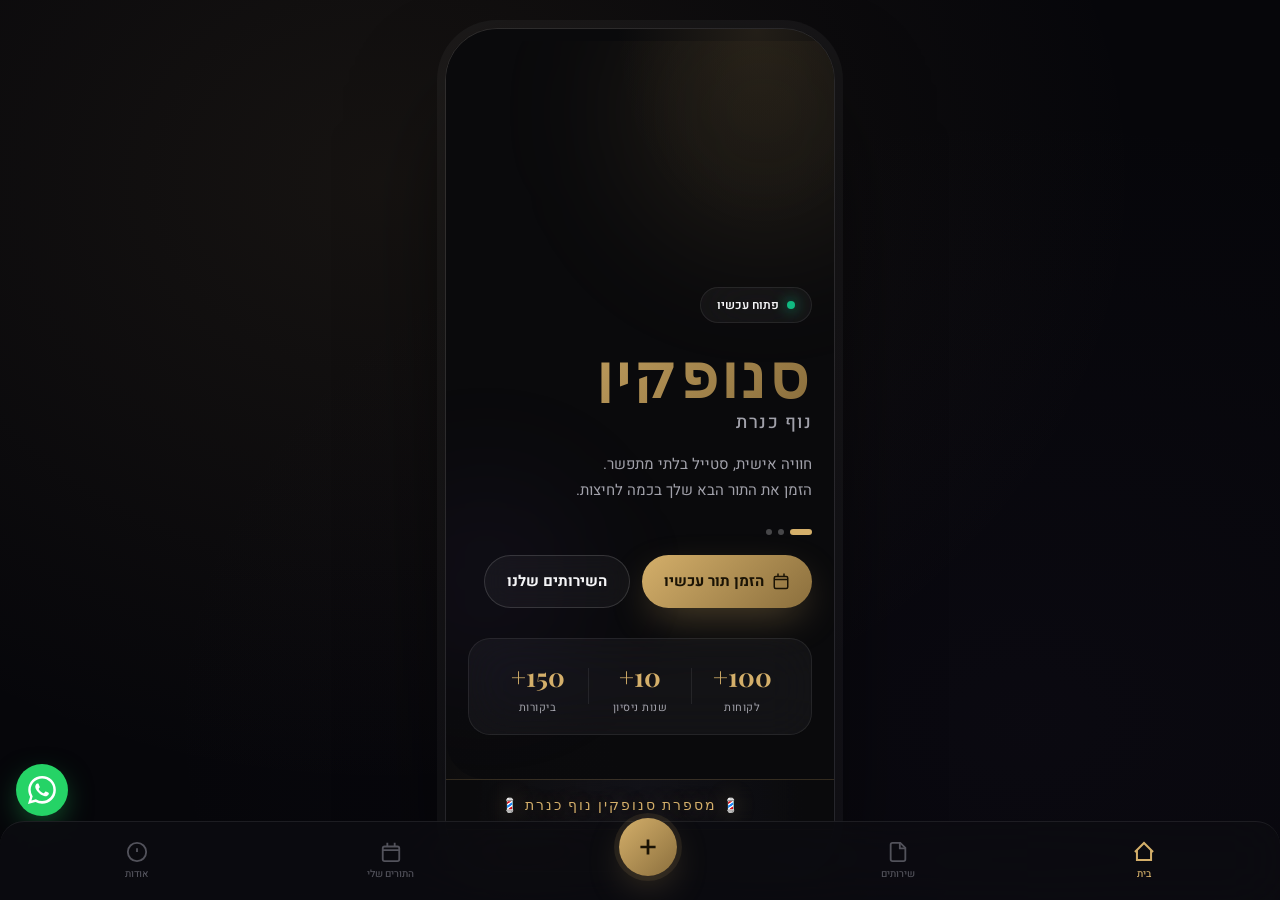
==== commit 43307ebf: "Update index.html" ====
--- a/index.html
+++ b/index.html
@@ -188,23 +188,68 @@
    MARQUEE TICKER
 ═══════════════════════════════════════ */
 .marquee-wrap{
-  overflow:hidden;padding:13px 0;
-  background:linear-gradient(135deg,rgba(212,175,106,0.08),rgba(212,175,106,0.04));
+  width:100%;
+  overflow:hidden;
+  position:relative;
+
+  padding:14px 0;
+
+  background:linear-gradient(
+    135deg,
+    rgba(212,175,106,0.08),
+    rgba(212,175,106,0.04)
+  );
+
   border-top:1px solid var(--border);
   border-bottom:1px solid var(--border);
 }
-.marquee-inner{
-  display:flex;gap:0;white-space:nowrap;
+
+.marquee-track{
+
+  display:flex;
+
+  width:max-content;
+
   animation:marquee 18s linear infinite;
-}
-.marquee-text{
+
+}
+
+.marquee-content{
+
+  display:flex;
+  align-items:center;
+
+  flex-shrink:0;
+
+}
+
+.marquee-content span{
+
+  white-space:nowrap;
+
+  padding:0 55px;
+
   font-family:'Playfair Display',serif;
-  font-size:14px;color:var(--gold);letter-spacing:2px;
-  padding:0 40px;
-  text-shadow:0 0 20px rgba(212,175,106,.4);
-}
-.marquee-sep{color:var(--mute);padding:0 8px}
-@keyframes marquee{from{transform:translateX(0)}to{transform:translateX(-50%)}}
+  font-size:14px;
+  letter-spacing:2px;
+
+  color:var(--gold);
+
+  text-shadow:0 0 20px rgba(212,175,106,.35);
+
+}
+
+@keyframes marquee{
+
+  from{
+    transform:translateX(0);
+  }
+
+  to{
+    transform:translateX(-50%);
+  }
+
+}
 
 /* ═══════════════════════════════════════
    HERO
@@ -1192,7 +1237,7 @@
               <svg viewBox="0 0 24 24" fill="none" stroke="currentColor" stroke-width="2"><path d="M8 2v4M16 2v4M3 10h18M5 6h14a2 2 0 0 1 2 2v12a2 2 0 0 1-2 2H5a2 2 0 0 1-2-2V8a2 2 0 0 1 2-2z"/></svg>
               הזמן תור עכשיו
             </button>
-            <button class="btn btn-ghost" onclick="scrollTo('services-section')">השירותים שלנו</button>
+           <a href="#services-section"><button class="btn btn-ghost" onclick="scrollTo('services-section')">השירותים שלנו</button></a> 
           </div>
           <div class="stats glass">
             <div class="stat"><strong id="sc1">100+</strong><span>לקוחות</span></div>
@@ -1206,31 +1251,30 @@
 
       <!-- MARQUEE -->
 <div class="marquee-wrap">
-  <div class="marquee-inner">
-    
-    <div class="marquee-group">
-      <span class="marquee-text">  💈 מספרת סנופקין נוף כנרת 💈</span>
-
-      <span class="marquee-text"> 💈 SNUFKIN LUXE BARBER 💈</span>
-
-      <span class="marquee-text"> 💈 הזמנת תורים אונלין 💈 </span>
-
-      <span class="marquee-text">  💈 חווית טיפוח ברמה הגבוהה ביותר 💈 </span>
+
+  <div class="marquee-track">
+
+    <div class="marquee-content">
+
+      <span>💈 מספרת סנופקין נוף כנרת 💈</span>
+      <span>💈 SNUFKIN LUXE BARBER 💈</span>
+      <span>💈 הזמנת תורים אונליין 💈</span>
+      <span>💈 חווית טיפוח ברמה הגבוהה ביותר 💈</span>
 
     </div>
-    
-    <div class="marquee-group">
-      <span class="marquee-text">  💈 מספרת סנופקין נוף כנרת 💈</span>
-
-      <span class="marquee-text"> 💈 SNUFKIN LUXE BARBER 💈</span>
-
-      <span class="marquee-text"> 💈 הזמנת תורים אונלין 💈 </span>
-
-      <span class="marquee-text">  💈 חווית טיפוח ברמה הגבוהה ביותר 💈 </span>
+
+    <!-- שכפול -->
+    <div class="marquee-content">
+
+      <span>💈 מספרת סנופקין נוף כנרת 💈</span>
+      <span>💈 SNUFKIN LUXE BARBER 💈</span>
+      <span>💈 הזמנת תורים אונליין 💈</span>
+      <span>💈 חווית טיפוח ברמה הגבוהה ביותר 💈</span>
 
     </div>
 
   </div>
+
 </div>
 
       <!-- SERVICES -->
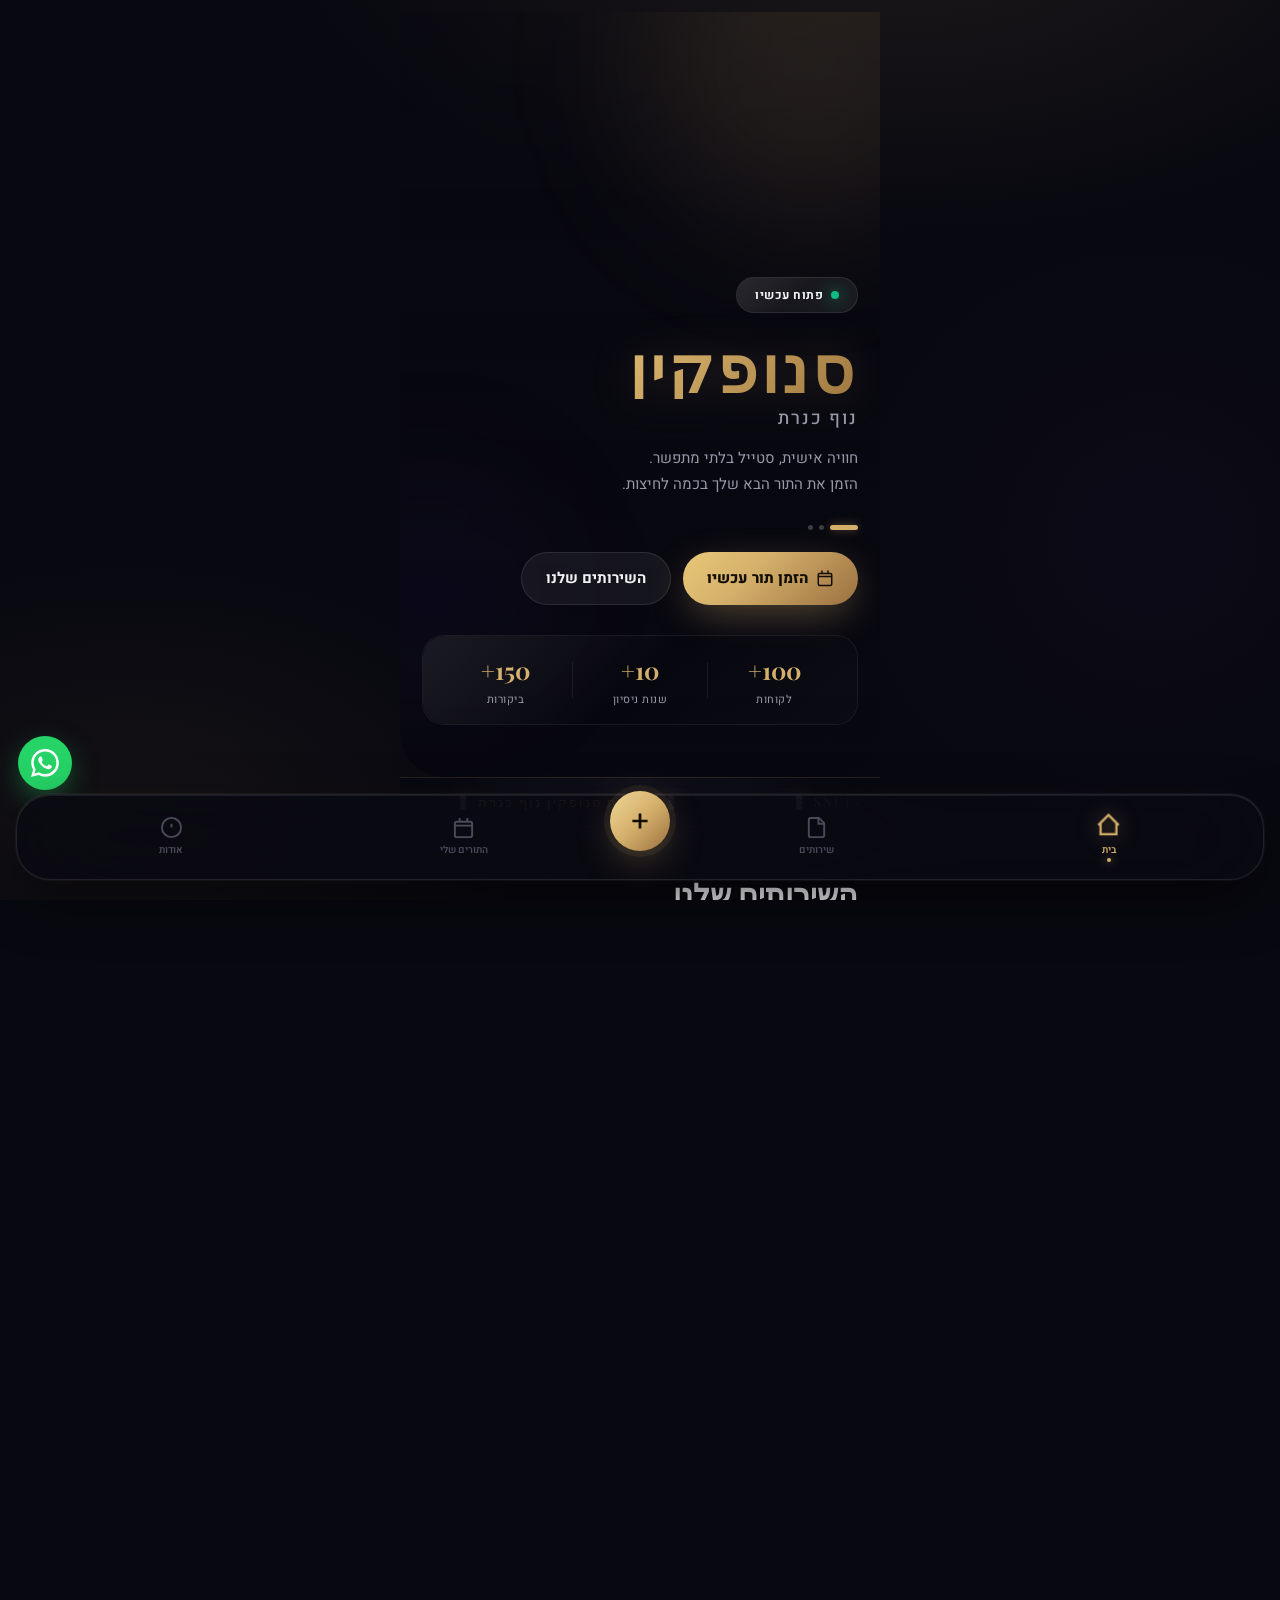
==== commit acee639b: "Update index.html" ====
--- a/index.html
+++ b/index.html
@@ -29,1157 +29,621 @@
 const db = firebase.database();
 </script>
 <style>
-/* ═══════════════════════════════════════
-   ROOT VARIABLES
-═══════════════════════════════════════ */
-:root{
-  --bg:#0a0a0c;--bg2:#111114;--bg3:#181820;
-  --surface:rgba(255,255,255,0.04);
-  --surface2:rgba(255,255,255,0.07);
-  --surface3:rgba(255,255,255,0.10);
-  --border:rgba(255,255,255,0.08);
-  --border2:rgba(255,255,255,0.14);
-  --text:#f5f5f7;--dim:#a1a1aa;--mute:#52525b;
-  --gold:#d4af6a;--gold2:#b8924d;
-  --gold-soft:rgba(212,175,106,0.15);
-  --gold-glow:rgba(212,175,106,0.35);
-  --accent:linear-gradient(135deg,#d4af6a 0%,#8b6f3d 100%);
-  --danger:#ef4444;--success:#10b981;--warn:#f59e0b;
-  --r:16px;--r2:22px;--r3:30px;
-  --blur:24px;
-  --shadow:0 24px 60px -20px rgba(0,0,0,0.7);
-  --shadow-gold:0 14px 40px -10px rgba(212,175,106,0.4);
-  --safe-top:env(safe-area-inset-top,0px);
-  --safe-bottom:env(safe-area-inset-bottom,0px);
-  --nav-h:calc(70px + var(--safe-bottom));
-  --phone-w:390px;--phone-h:844px;
-}
-/* ═══════════════════════════════════════
-   RESET + BASE
-═══════════════════════════════════════ */
-*{box-sizing:border-box;margin:0;padding:0;-webkit-tap-highlight-color:transparent}
-html,body{height:100%;overflow-x:hidden}
-body{
-  font-family:'Heebo',-apple-system,BlinkMacSystemFont,sans-serif;
-  background:var(--bg);color:var(--text);direction:rtl;text-align:right;
-  -webkit-font-smoothing:antialiased;font-size:15px;line-height:1.5;
-}
-img{max-width:100%;display:block}
-button{font:inherit;color:inherit;background:none;border:0;cursor:pointer}
-input,select,textarea{font:inherit;direction:rtl}
-a{color:inherit;text-decoration:none}
-.serif{font-family:'Playfair Display',serif}
-
-/* ═══════════════════════════════════════
-   WEB WRAPPER (desktop = phone frame)
-═══════════════════════════════════════ */
-.web-backdrop{
-  display:none;
-  position:fixed;inset:0;
-  background:radial-gradient(ellipse at 30% 20%,rgba(212,175,106,0.08),transparent 60%),
-             radial-gradient(ellipse at 80% 80%,rgba(80,60,120,0.06),transparent 60%),
-             #06060a;
-  z-index:0;
-}
-@media(min-width:700px){
-  .web-backdrop{display:block}
-  body{overflow:hidden;display:flex;align-items:center;justify-content:center;min-height:100vh}
-  .phone-shell{
-    position:relative;z-index:1;
-    width:var(--phone-w);height:var(--phone-h);
-    border-radius:52px;
-    border:1px solid rgba(255,255,255,0.12);
-    overflow:hidden;
-    box-shadow:
-      0 0 0 8px rgba(255,255,255,0.04),
-      0 60px 120px -30px rgba(0,0,0,0.9),
-      inset 0 1px 0 rgba(255,255,255,0.15);
-    flex-shrink:0;
+/* ═══════════════════════════════════════════════════════
+   SNUFKIN LUXE — iOS LIQUID GLASS UPGRADE
+   Full Design System Override
+   Preserves all logic, upgrades only UI/UX
+═══════════════════════════════════════════════════════ */
+
+/* ── ROOT ── */
+:root {
+  --bg: #080810;
+  --bg2: #0e0e18;
+  --bg3: #14141f;
+  --surface: rgba(255,255,255,0.05);
+  --surface2: rgba(255,255,255,0.09);
+  --surface3: rgba(255,255,255,0.13);
+  --border: rgba(255,255,255,0.07);
+  --border2: rgba(255,255,255,0.13);
+  --border-gold: rgba(212,175,106,0.25);
+  --text: #f2f2f5;
+  --dim: #9898a8;
+  --mute: #4a4a5a;
+  --gold: #d4af6a;
+  --gold2: #b8924d;
+  --gold3: #e8c878;
+  --gold-soft: rgba(212,175,106,0.12);
+  --gold-glow: rgba(212,175,106,0.3);
+  --accent: linear-gradient(135deg,#e8c878 0%,#d4af6a 40%,#9a7040 100%);
+  --accent-solid: #d4af6a;
+  --danger: #ef4444;
+  --success: #10b981;
+  --r: 16px;
+  --r2: 22px;
+  --r3: 32px;
+  --r4: 44px;
+  --glass-blur: 40px;
+  --glass-bg: rgba(255,255,255,0.06);
+  --glass-border: rgba(255,255,255,0.10);
+  --glass-shine: rgba(255,255,255,0.08);
+  --shadow: 0 32px 80px -20px rgba(0,0,0,0.8);
+  --shadow-gold: 0 12px 40px -8px rgba(212,175,106,0.45);
+  --shadow-glass: 0 8px 32px rgba(0,0,0,0.4), inset 0 1px 0 rgba(255,255,255,0.1);
+  --safe-top: env(safe-area-inset-top, 0px);
+  --safe-bottom: env(safe-area-inset-bottom, 0px);
+  --nav-h: calc(90px + var(--safe-bottom));
+  --spring: cubic-bezier(0.34, 1.56, 0.64, 1);
+  --ease-out: cubic-bezier(0.16, 1, 0.3, 1);
+}
+
+/* ── RESET ── */
+*, *::before, *::after { box-sizing: border-box; margin: 0; padding: 0; -webkit-tap-highlight-color: transparent; }
+html, body { height: 100%; overflow-x: hidden; }
+body {
+  font-family: 'Heebo', -apple-system, BlinkMacSystemFont, sans-serif;
+  background: var(--bg);
+  color: var(--text);
+  direction: rtl;
+  text-align: right;
+  -webkit-font-smoothing: antialiased;
+  font-size: 15px;
+  line-height: 1.5;
+}
+img { max-width: 100%; display: block; }
+button { font: inherit; color: inherit; background: none; border: 0; cursor: pointer; }
+input, select, textarea { font: inherit; direction: rtl; }
+a { color: inherit; text-decoration: none; }
+.serif { font-family: 'Playfair Display', serif; }
+
+/* ── ANIMATED MESH BACKGROUND ── */
+body::before {
+  content: '';
+  position: fixed;
+  inset: 0;
+  background:
+    radial-gradient(ellipse 80% 60% at 70% -10%, rgba(212,175,106,0.10) 0%, transparent 60%),
+    radial-gradient(ellipse 60% 50% at 10% 90%, rgba(212,175,106,0.06) 0%, transparent 55%),
+    radial-gradient(ellipse 50% 70% at 90% 60%, rgba(80,50,150,0.05) 0%, transparent 50%),
+    var(--bg);
+  z-index: -2;
+  pointer-events: none;
+  animation: meshDrift 18s ease-in-out infinite alternate;
+}
+@keyframes meshDrift {
+  0% { opacity: 0.8; }
+  100% { opacity: 1; }
+}
+
+/* ── LIQUID GLASS ── */
+.glass, .liquid-glass {
+  background: var(--glass-bg);
+  backdrop-filter: blur(var(--glass-blur)) saturate(200%) brightness(1.05);
+  -webkit-backdrop-filter: blur(var(--glass-blur)) saturate(200%) brightness(1.05);
+  border: 1px solid var(--glass-border);
+  position: relative;
+  overflow: hidden;
+}
+.glass::before, .liquid-glass::before {
+  content: '';
+  position: absolute;
+  inset: 0;
+  background: linear-gradient(135deg, rgba(255,255,255,0.08) 0%, transparent 50%, rgba(255,255,255,0.02) 100%);
+  pointer-events: none;
+  border-radius: inherit;
+  z-index: 0;
+}
+
+/* ── DESKTOP — FULL WIDTH (no phone frame) ── */
+.web-backdrop { display: none !important; }
+
+@media (min-width: 700px) {
+  body { background: var(--bg); min-height: 100vh; display: block; overflow: auto; }
+  .phone-shell {
+    width: 100%;
+    max-width: 480px;
+    margin: 0 auto;
+    position: relative;
+    z-index: 1;
+    border-radius: 0 !important;
+    border: none !important;
+    overflow: visible !important;
+    box-shadow: none !important;
   }
-  .phone-inner{
-    width:100%;height:100%;
-    overflow-y:auto;overflow-x:hidden;
-    -webkit-overflow-scrolling:touch;
-    background:var(--bg);
-    background-image:
-      radial-gradient(ellipse 60% 40% at 80% 0%,rgba(212,175,106,0.12),transparent 60%),
-      radial-gradient(ellipse 50% 40% at 20% 100%,rgba(212,175,106,0.06),transparent 60%);
-    scroll-behavior:smooth;
-    position:relative;
+  .phone-inner {
+    width: 100%; min-height: 100vh;
+    overflow-y: auto; overflow-x: hidden;
+    -webkit-overflow-scrolling: touch;
+    background: transparent;
+    scroll-behavior: smooth;
+    position: relative;
   }
-  .phone-inner::-webkit-scrollbar{display:none}
-}
-@media(max-width:699px){
-  .phone-shell,.phone-inner{display:contents}
-  .web-backdrop{display:none}
-  body{
-    background:var(--bg);
-    background-image:
-      radial-gradient(ellipse 60% 40% at 80% 0%,rgba(212,175,106,0.12),transparent 60%),
-      radial-gradient(ellipse 50% 40% at 20% 100%,rgba(212,175,106,0.06),transparent 60%);
-    min-height:100vh;
-  }
-}
-
-/* ═══════════════════════════════════════
-   SPLASH SCREEN
-═══════════════════════════════════════ */
-#splash{
-  position:fixed;inset:0;z-index:9999;
-  background:radial-gradient(ellipse at center,#13131a,#050508);
-  display:flex;flex-direction:column;align-items:center;justify-content:center;
-  gap:40px;
-  transition:opacity .7s ease,visibility .7s;
-}
-#splash.hide{opacity:0;visibility:hidden;pointer-events:none}
-.splash-logo{text-align:center;animation:fadeUp .9s ease both}
-.splash-mark{
-  display:inline-flex;align-items:center;justify-content:center;
-  width:80px;height:80px;border-radius:26px;
-  background:var(--accent);
-  font-family:'Playfair Display',serif;font-size:42px;font-weight:900;
-  color:#1a1305;margin-bottom:20px;
-  box-shadow:var(--shadow-gold);
-  animation:markPulse 2s ease infinite;
-}
-@keyframes markPulse{0%,100%{box-shadow:0 14px 40px -10px rgba(212,175,106,.4)}50%{box-shadow:0 20px 60px -10px rgba(212,175,106,.7)}}
-.splash-logo h1{font-family:'Playfair Display',serif;font-size:46px;letter-spacing:8px;font-weight:900}
-.splash-logo p{color:var(--gold);font-size:11px;letter-spacing:5px;margin-top:8px}
-.splash-dots{display:flex;gap:10px}
-.splash-dots span{
-  width:9px;height:9px;border-radius:50%;background:var(--gold);
-  animation:dotBounce 1.3s infinite ease-in-out;
-}
-.splash-dots span:nth-child(2){animation-delay:.15s}
-.splash-dots span:nth-child(3){animation-delay:.3s}
-@keyframes dotBounce{0%,80%,100%{transform:scale(0);opacity:.3}40%{transform:scale(1);opacity:1}}
-
-/* ═══════════════════════════════════════
-   SCROLL PROGRESS BAR
-═══════════════════════════════════════ */
-#progress-bar{
-  position:fixed;top:0;right:0;left:0;height:2px;
-  background:linear-gradient(90deg,#d4af6a,#8b6f3d);
-  transform-origin:right;transform:scaleX(0);
-  z-index:9000;transition:transform .1s linear;
-}
-
-/* ═══════════════════════════════════════
-   GLASS
-═══════════════════════════════════════ */
-.glass{
-  background:var(--surface);
-  backdrop-filter:blur(var(--blur)) saturate(180%);
-  -webkit-backdrop-filter:blur(var(--blur)) saturate(180%);
-  border:1px solid var(--border);
-}
-
-/* ═══════════════════════════════════════
-   APP / PAGES
-═══════════════════════════════════════ */
-#app{padding-bottom:var(--nav-h);min-height:100vh}
-.safe-top{height:calc(var(--safe-top) + 12px)}
-.page{display:none}
-.page.active{display:block;animation:pageIn .35s cubic-bezier(.2,.8,.2,1)}
-@keyframes pageIn{from{opacity:0;transform:translateY(10px)}to{opacity:1;transform:translateY(0)}}
-@keyframes fadeUp{from{opacity:0;transform:translateY(20px)}to{opacity:1;transform:translateY(0)}}
-
-/* ═══════════════════════════════════════
-   MARQUEE TICKER
-═══════════════════════════════════════ */
-.marquee-wrap{
-  width:100%;
-  overflow:hidden;
-  position:relative;
-
-  padding:14px 0;
-
-  background:linear-gradient(
-    135deg,
-    rgba(212,175,106,0.08),
-    rgba(212,175,106,0.04)
-  );
-
-  border-top:1px solid var(--border);
-  border-bottom:1px solid var(--border);
-}
-
-.marquee-track{
-
-  display:flex;
-
-  width:max-content;
-
-  animation:marquee 18s linear infinite;
-
-}
-
-.marquee-content{
-
-  display:flex;
-  align-items:center;
-
-  flex-shrink:0;
-
-}
-
-.marquee-content span{
-
-  white-space:nowrap;
-
-  padding:0 55px;
-
-  font-family:'Playfair Display',serif;
-  font-size:14px;
-  letter-spacing:2px;
-
-  color:var(--gold);
-
-  text-shadow:0 0 20px rgba(212,175,106,.35);
-
-}
-
-@keyframes marquee{
-
-  from{
-    transform:translateX(0);
-  }
-
-  to{
-    transform:translateX(-50%);
-  }
-
-}
-
-/* ═══════════════════════════════════════
-   HERO
-═══════════════════════════════════════ */
-.hero{
-  position:relative;min-height:82vh;
-  display:flex;align-items:flex-end;
-  padding:28px 22px 44px;
-  overflow:hidden;
-  border-radius:0 0 38px 38px;
-}
-/* SLIDER BACKGROUNDS */
-.hero-slide{
-  position:absolute;inset:0;
-  background-size:cover;background-position:center;
-  filter:saturate(.85) contrast(1.05);
-  opacity:0;
-  transition:opacity 1.2s ease;
-  transform:scale(1.08);
-  animation:heroZoom 20s ease-in-out infinite alternate;
-}
-.hero-slide.active{opacity:1}
-@keyframes heroZoom{to{transform:scale(1.18)}}
-.hero-overlay{
-  position:absolute;inset:0;
-  background:linear-gradient(180deg,rgba(10,10,12,.3) 0%,rgba(10,10,12,.7) 50%,rgba(10,10,12,.97) 100%);
-}
-/* floating gradient orbs */
-.hero-orb{
-  position:absolute;border-radius:50%;filter:blur(60px);pointer-events:none;
-  animation:orbFloat 8s ease-in-out infinite alternate;
-}
-.hero-orb-1{width:300px;height:300px;background:rgba(212,175,106,.08);top:-80px;right:-80px;animation-delay:0s}
-.hero-orb-2{width:200px;height:200px;background:rgba(120,80,200,.06);bottom:100px;left:-60px;animation-delay:3s}
-@keyframes orbFloat{0%{transform:translateY(0) scale(1)}100%{transform:translateY(-30px) scale(1.1)}}
-
-.hero-content{position:relative;z-index:2;width:100%;animation:fadeUp .9s ease both}
-.hero-badge{
-  display:inline-flex;align-items:center;gap:8px;
-  padding:8px 16px;border-radius:100px;
-  font-size:12px;font-weight:600;margin-bottom:20px;
-}
-.hero-badge .dot{
-  width:8px;height:8px;border-radius:50%;background:var(--success);
-  box-shadow:0 0 14px var(--success);
-  animation:pulse 1.8s ease infinite;
-}
-@keyframes pulse{0%,100%{opacity:1}50%{opacity:.5}}
-.hero-title{display:flex;flex-direction:column;gap:6px;margin-bottom:16px}
-.hero-name{
-  font-size:clamp(44px,12vw,60px);font-weight:900;letter-spacing:4px;line-height:1;
-  background:var(--accent);-webkit-background-clip:text;background-clip:text;color:transparent;
-}
-.hero-sub{font-size:18px;font-weight:500;color:var(--dim);letter-spacing:1.5px}
-.hero-desc{color:var(--dim);margin-bottom:26px;max-width:480px;font-size:15px;line-height:1.7}
-.hero-actions{display:flex;gap:12px;margin-bottom:30px;flex-wrap:wrap}
-
-/* SLIDE DOTS */
-.hero-dots{display:flex;gap:6px;margin-bottom:20px}
-.hero-dot{
-  width:6px;height:6px;border-radius:3px;background:rgba(255,255,255,.25);
-  transition:all .4s ease;cursor:pointer;
-}
-.hero-dot.active{width:22px;background:var(--gold)}
-
-.stats{
-  display:flex;align-items:center;justify-content:space-around;
-  padding:18px;border-radius:var(--r2);
-}
-.stat{display:flex;flex-direction:column;align-items:center;gap:4px;flex:1}
-.stat strong{font-family:'Playfair Display',serif;font-size:26px;color:var(--gold);font-weight:700}
-.stat span{font-size:11px;color:var(--dim);letter-spacing:.5px}
-.stat-divider{width:1px;height:36px;background:var(--border)}
-
-/* ═══════════════════════════════════════
-   BUTTONS
-═══════════════════════════════════════ */
-.btn{
-  display:inline-flex;align-items:center;justify-content:center;gap:8px;
-  padding:14px 22px;border-radius:100px;
-  font-weight:700;font-size:15px;
-  transition:transform .2s ease,box-shadow .3s ease,filter .2s;
-  white-space:nowrap;position:relative;overflow:hidden;
-}
-.btn svg{width:18px;height:18px;flex-shrink:0}
-.btn::after{
-  content:'';position:absolute;inset:0;border-radius:inherit;
-  background:rgba(255,255,255,0);transition:background .2s;
-}
-.btn:active::after{background:rgba(255,255,255,.08)}
-.btn:active{transform:scale(.97)}
-.btn-primary{background:var(--accent);color:#1a1305;box-shadow:var(--shadow-gold)}
-.btn-primary:hover{box-shadow:0 20px 50px -10px rgba(212,175,106,.6);filter:brightness(1.05)}
-.btn-primary:disabled{opacity:.45;cursor:not-allowed;filter:none}
-.btn-ghost{
-  background:var(--surface);border:1px solid var(--border2);color:var(--text);
-  backdrop-filter:blur(12px);
-}
-.btn-ghost:hover{border-color:var(--gold);color:var(--gold)}
-.btn-block{width:100%}
-.btn-sm{padding:10px 16px;font-size:13px}
-
-.icon-btn{
-  width:42px;height:42px;border-radius:50%;
-  display:inline-flex;align-items:center;justify-content:center;
-  background:var(--surface);border:1px solid var(--border);
-  transition:all .2s;
-}
-.icon-btn svg{width:20px;height:20px}
-[dir="rtl"] .icon-btn svg{transform:scaleX(-1)}
-.icon-btn:hover{background:var(--surface2);border-color:var(--border2)}
+  .phone-inner::-webkit-scrollbar { display: none; }
+}
+@media (max-width: 699px) {
+  .phone-shell, .phone-inner { display: contents; }
+  body { background: var(--bg); min-height: 100vh; }
+}
+
+/* ── SPLASH SCREEN ── */
+#splash {
+  position: fixed; inset: 0; z-index: 9999;
+  background: radial-gradient(ellipse at 50% 40%, #181828, #04040a);
+  display: flex; flex-direction: column; align-items: center; justify-content: center;
+  gap: 36px;
+  transition: opacity 0.8s cubic-bezier(0.16,1,0.3,1), visibility 0.8s;
+}
+#splash.hide { opacity: 0; visibility: hidden; pointer-events: none; }
+.splash-logo { text-align: center; animation: splashIn 1s cubic-bezier(0.34,1.56,0.64,1) both; }
+.splash-mark {
+  display: inline-flex; align-items: center; justify-content: center;
+  width: 88px; height: 88px; border-radius: 28px;
+  background: linear-gradient(135deg, #e8c878, #c89840, #7a5520);
+  font-family: 'Playfair Display', serif; font-size: 48px; font-weight: 900;
+  color: #0a0808; margin-bottom: 22px;
+  box-shadow: 0 0 0 1px rgba(255,255,255,0.1), 0 12px 40px -8px rgba(212,175,106,0.45), inset 0 1px 0 rgba(255,255,255,0.3);
+  animation: splashRotate 3s ease-in-out infinite;
+  position: relative;
+}
+.splash-mark::after {
+  content: ''; position: absolute; inset: 0; border-radius: inherit;
+  background: linear-gradient(135deg, rgba(255,255,255,0.25) 0%, transparent 50%);
+}
+@keyframes splashRotate {
+  0%,100% { transform: scale(1) rotate(0deg); box-shadow: 0 0 0 1px rgba(255,255,255,0.1), 0 12px 40px -8px rgba(212,175,106,0.45); }
+  50% { transform: scale(1.05) rotate(2deg); box-shadow: 0 0 0 1px rgba(255,255,255,0.15), 0 20px 60px -8px rgba(212,175,106,0.7); }
+}
+@keyframes splashIn { from { opacity: 0; transform: translateY(30px) scale(0.9); } to { opacity: 1; transform: none; } }
+.splash-logo h1 { font-family: 'Playfair Display', serif; font-size: 48px; letter-spacing: 8px; font-weight: 900; }
+.splash-logo p { color: var(--gold); font-size: 11px; letter-spacing: 6px; margin-top: 10px; text-transform: uppercase; }
+.splash-dots { display: flex; gap: 10px; }
+.splash-dots span { width: 8px; height: 8px; border-radius: 50%; background: var(--gold); animation: dotBounce 1.3s infinite ease-in-out; }
+.splash-dots span:nth-child(2) { animation-delay: .15s; }
+.splash-dots span:nth-child(3) { animation-delay: .3s; }
+@keyframes dotBounce { 0%,80%,100% { transform: scale(0); opacity: .3; } 40% { transform: scale(1); opacity: 1; } }
+
+/* ── SCROLL PROGRESS BAR ── */
+#progress-bar {
+  position: fixed; top: 0; right: 0; left: 0; height: 2px;
+  background: linear-gradient(90deg, var(--gold3), var(--gold), var(--gold2));
+  transform-origin: right; transform: scaleX(0);
+  z-index: 9000; transition: transform .1s linear;
+  box-shadow: 0 0 10px rgba(212,175,106,0.5);
+}
+
+/* ── DYNAMIC ISLAND ── */
+#dynamic-island {
+  position: fixed;
+  top: calc(var(--safe-top) + 14px);
+  left: 50%;
+  transform: translateX(-50%) translateY(-120%) scaleX(0.4);
+  z-index: 9500;
+  background: rgba(8,8,16,0.96);
+  backdrop-filter: blur(40px) saturate(200%);
+  -webkit-backdrop-filter: blur(40px) saturate(200%);
+  border: 1px solid rgba(255,255,255,0.12);
+  border-radius: 40px;
+  padding: 10px 20px;
+  display: flex; align-items: center; gap: 10px;
+  min-width: 140px; max-width: 320px;
+  white-space: nowrap;
+  box-shadow: 0 8px 32px rgba(0,0,0,0.6), inset 0 1px 0 rgba(255,255,255,0.08);
+  transition: transform 0.5s cubic-bezier(0.34,1.56,0.64,1), opacity 0.4s ease;
+  opacity: 0; pointer-events: none;
+}
+#dynamic-island.show { transform: translateX(-50%) translateY(0) scaleX(1); opacity: 1; }
+#dynamic-island .di-icon { font-size: 16px; flex-shrink: 0; }
+#dynamic-island .di-text { font-size: 13px; font-weight: 700; color: var(--text); }
+
+/* ── APP + PAGES ── */
+#app { padding-bottom: var(--nav-h); min-height: 100vh; }
+.safe-top { height: calc(var(--safe-top) + 12px); }
+.page { display: none; }
+.page.active { display: block; animation: pageIn .4s cubic-bezier(0.16,1,0.3,1); }
+@keyframes pageIn { from { opacity: 0; transform: translateY(16px); } to { opacity: 1; transform: translateY(0); } }
+@keyframes fadeUp { from { opacity: 0; transform: translateY(20px); } to { opacity: 1; transform: translateY(0); } }
+@keyframes fadeIn { from { opacity: 0; } to { opacity: 1; } }
+
+/* ── HERO ── */
+.hero {
+  position: relative; min-height: 85vh;
+  display: flex; align-items: flex-end;
+  padding: 28px 22px 52px;
+  overflow: hidden;
+  border-radius: 0 0 44px 44px;
+}
+.hero-slide {
+  position: absolute; inset: 0;
+  background-size: cover; background-position: center;
+  opacity: 0;
+  transition: opacity 1.5s ease;
+  transform: scale(1.06);
+  animation: heroZoom 22s ease-in-out infinite alternate;
+  will-change: transform;
+}
+.hero-slide.active { opacity: 1; }
+@keyframes heroZoom { to { transform: scale(1.16); } }
+.hero-overlay {
+  position: absolute; inset: 0;
+  background: linear-gradient(180deg, rgba(8,8,16,0.2) 0%, rgba(8,8,16,0.55) 45%, rgba(8,8,16,0.96) 100%);
+}
+.hero-orb { position: absolute; border-radius: 50%; filter: blur(70px); pointer-events: none; animation: orbFloat 10s ease-in-out infinite alternate; }
+.hero-orb-1 { width: 340px; height: 340px; background: rgba(212,175,106,0.10); top: -120px; right: -100px; animation-delay: 0s; }
+.hero-orb-2 { width: 220px; height: 220px; background: rgba(100,60,200,0.06); bottom: 80px; left: -80px; animation-delay: 3s; }
+@keyframes orbFloat { 0% { transform: translateY(0) scale(1); } 100% { transform: translateY(-40px) scale(1.12); } }
+
+.hero-content { position: relative; z-index: 2; width: 100%; animation: fadeUp 1s cubic-bezier(0.16,1,0.3,1) both; }
+.hero-badge {
+  display: inline-flex; align-items: center; gap: 8px;
+  padding: 8px 18px; border-radius: 100px;
+  font-size: 12px; font-weight: 700; margin-bottom: 22px; letter-spacing: 0.5px;
+}
+.hero-badge .dot { width: 8px; height: 8px; border-radius: 50%; background: var(--success); box-shadow: 0 0 16px var(--success); animation: pulse 2s ease infinite; }
+@keyframes pulse { 0%,100% { opacity: 1; } 50% { opacity: .4; } }
+.hero-title { display: flex; flex-direction: column; gap: 6px; margin-bottom: 14px; }
+.hero-name {
+  font-size: clamp(46px, 13vw, 64px); font-weight: 900; letter-spacing: 4px; line-height: 1;
+  background: linear-gradient(135deg, #f0d898 0%, #d4af6a 50%, #a07840 100%);
+  -webkit-background-clip: text; background-clip: text; color: transparent;
+  filter: drop-shadow(0 0 20px rgba(212,175,106,0.2));
+}
+.hero-sub { font-size: 18px; font-weight: 500; color: var(--dim); letter-spacing: 2px; }
+.hero-desc { color: var(--dim); margin-bottom: 28px; max-width: 480px; font-size: 15px; line-height: 1.7; }
+.hero-actions { display: flex; gap: 12px; margin-bottom: 30px; flex-wrap: wrap; }
+
+/* HERO CTA — LIVING BUTTON */
+.btn-hero-cta {
+  background: linear-gradient(135deg, #f0d898, #d4af6a, #9a7040) !important;
+  color: #120e04 !important; font-weight: 800 !important;
+  font-size: 16px !important; padding: 16px 28px !important;
+  border-radius: 100px !important; position: relative !important; overflow: hidden !important;
+  animation: ctaPulse 2.5s ease-in-out infinite !important;
+  transition: transform 0.3s cubic-bezier(0.34,1.56,0.64,1) !important;
+}
+.btn-hero-cta::before {
+  content: ''; position: absolute;
+  top: 0; left: -100%; width: 60%; height: 100%;
+  background: linear-gradient(90deg, transparent, rgba(255,255,255,0.3), transparent);
+  animation: shimmerSlide 2.5s ease-in-out infinite;
+  transform: skewX(-20deg);
+}
+@keyframes shimmerSlide { 0% { left: -100%; } 100% { left: 200%; } }
+@keyframes ctaPulse {
+  0%,100% { box-shadow: 0 12px 40px -8px rgba(212,175,106,0.45); }
+  50% { box-shadow: 0 0 0 12px rgba(212,175,106,0), 0 20px 60px -8px rgba(212,175,106,0.7); }
+}
+.btn-hero-cta:hover { transform: scale(1.04) !important; }
+.btn-hero-cta:active { transform: scale(0.96) !important; }
+
+/* HERO DOTS */
+.hero-dots { display: flex; gap: 6px; margin-bottom: 22px; }
+.hero-dot { height: 5px; border-radius: 3px; background: rgba(255,255,255,0.22); transition: all .5s cubic-bezier(0.34,1.56,0.64,1); cursor: pointer; width: 5px; }
+.hero-dot.active { width: 28px; background: var(--gold); box-shadow: 0 0 10px rgba(212,175,106,0.4); }
+
+/* STATS */
+.stats {
+  display: flex; align-items: center; justify-content: space-around;
+  padding: 16px; border-radius: var(--r2);
+  background: rgba(8,8,16,0.6);
+  backdrop-filter: blur(20px); -webkit-backdrop-filter: blur(20px);
+  border: 1px solid rgba(255,255,255,0.08);
+}
+.stat { display: flex; flex-direction: column; align-items: center; gap: 4px; flex: 1; }
+.stat strong { font-family: 'Playfair Display', serif; font-size: 24px; color: var(--gold); font-weight: 700; }
+.stat span { font-size: 11px; color: var(--dim); letter-spacing: .5px; }
+.stat-divider { width: 1px; height: 36px; background: var(--border); }
+
+/* ── MARQUEE ── */
+.marquee-wrap {
+  width: 100%; overflow: hidden; position: relative; padding: 14px 0;
+  background: linear-gradient(90deg, rgba(8,8,16,0.98) 0%, rgba(20,20,32,0.7) 50%, rgba(8,8,16,0.98) 100%);
+  border-top: 1px solid rgba(212,175,106,0.15);
+  border-bottom: 1px solid rgba(212,175,106,0.15);
+  backdrop-filter: blur(12px); direction: ltr;
+}
+.marquee-wrap::before, .marquee-wrap::after { content: ''; position: absolute; top: 0; bottom: 0; width: 70px; z-index: 2; pointer-events: none; }
+.marquee-wrap::before { left: 0; background: linear-gradient(to right, #080810, transparent); }
+.marquee-wrap::after { right: 0; background: linear-gradient(to left, #080810, transparent); }
+.marquee-track { display: flex; width: max-content; animation: marquee 22s linear infinite; }
+.marquee-content { display: flex; align-items: center; flex-shrink: 0; }
+.marquee-content span { white-space: nowrap; padding: 0 55px; font-family: 'Playfair Display', serif; font-size: 13px; letter-spacing: 2px; color: var(--gold); text-shadow: 0 0 20px rgba(212,175,106,0.3); }
+@keyframes marquee { from { transform: translateX(0); } to { transform: translateX(-50%); } }
+
+/* Marquee inner (alternative system) */
+.marquee-inner { flex-shrink: 0; display: flex; align-items: center; min-width: 100%; animation: scroll-marquee 25s linear infinite; }
+.marquee-group { flex-shrink: 0; display: flex; align-items: center; justify-content: space-around; min-width: 100%; gap: 40px; padding: 0 20px; }
+.marquee-text { font-family: 'Heebo', sans-serif; font-size: 14px; font-weight: 700; color: var(--gold); letter-spacing: 1px; text-shadow: 0 0 15px rgba(212,175,106,0.35); white-space: nowrap; direction: rtl; }
+.marquee-barber-icon { font-size: 18px; display: inline-block; filter: drop-shadow(0 0 8px rgba(212,175,106,0.6)); animation: pulseIcon 3s ease-in-out infinite; }
+@keyframes scroll-marquee { 0% { transform: translateX(0); } 100% { transform: translateX(-50%); } }
+@keyframes pulseIcon { 0%,100% { transform: scale(1) rotate(0deg); } 50% { transform: scale(1.2) rotate(10deg); } }
+.premium-marquee-container { overflow: hidden; position: relative; width: 100%; background: linear-gradient(90deg, #080810 0%, #14141f 50%, #080810 100%); }
+
+/* ── SECTIONS ── */
+.section { padding: 44px 22px; }
+.section-head { margin-bottom: 26px; }
+.section-head h2 { font-family: 'Playfair Display', serif; font-size: 30px; font-weight: 700; margin-bottom: 6px; }
+.section-head p { color: var(--dim); font-size: 14px; }
+
+/* ── BUTTONS ── */
+.btn {
+  display: inline-flex; align-items: center; justify-content: center; gap: 8px;
+  padding: 14px 24px; border-radius: 100px;
+  font-weight: 700; font-size: 15px;
+  transition: transform 0.25s cubic-bezier(0.34,1.56,0.64,1), box-shadow 0.3s ease;
+  white-space: nowrap; position: relative; overflow: hidden; will-change: transform;
+}
+.btn svg { width: 18px; height: 18px; flex-shrink: 0; }
+.btn:active { transform: scale(0.96) !important; }
+.btn-primary { background: var(--accent); color: #120e04; box-shadow: var(--shadow-gold); font-weight: 800; }
+.btn-primary:hover { box-shadow: 0 20px 60px -10px rgba(212,175,106,0.65); filter: brightness(1.06); transform: scale(1.02); }
+.btn-primary:disabled { opacity: .45; cursor: not-allowed; filter: none; transform: none !important; }
+.btn-ghost { background: var(--glass-bg); border: 1px solid var(--glass-border); color: var(--text); backdrop-filter: blur(20px); -webkit-backdrop-filter: blur(20px); }
+.btn-ghost:hover { border-color: var(--border-gold); color: var(--gold); background: var(--gold-soft); }
+.btn-block { width: 100%; }
+.btn-sm { padding: 10px 18px; font-size: 13px; }
+.icon-btn { width: 44px; height: 44px; border-radius: 50%; display: inline-flex; align-items: center; justify-content: center; background: var(--glass-bg); border: 1px solid var(--glass-border); transition: all 0.25s cubic-bezier(0.34,1.56,0.64,1); backdrop-filter: blur(20px); }
+.icon-btn svg { width: 20px; height: 20px; }
+.icon-btn:hover { background: var(--surface2); border-color: var(--border2); transform: scale(1.08); }
+.icon-btn:active { transform: scale(0.92); }
 
 /* RIPPLE */
-.ripple{position:absolute;border-radius:50%;transform:scale(0);
-  animation:rippleAnim .6s linear;pointer-events:none;
-  background:rgba(255,255,255,.15);
-}
-@keyframes rippleAnim{to{transform:scale(4);opacity:0}}
-
-/* ═══════════════════════════════════════
-   SECTIONS
-═══════════════════════════════════════ */
-.section{padding:40px 22px}
-.section-head{margin-bottom:24px}
-.section-head h2{font-family:'Playfair Display',serif;font-size:30px;font-weight:700;margin-bottom:6px}
-.section-head p{color:var(--dim);font-size:14px}
-
-/* ═══════════════════════════════════════
-   SERVICES GRID
-═══════════════════════════════════════ */
-.services-grid{display:grid;grid-template-columns:1fr;gap:14px}
-.service-card{
-  display:flex;align-items:center;gap:16px;
-  padding:18px;border-radius:var(--r2);
-  background:var(--surface);border:1px solid var(--border);
-  cursor:pointer;transition:all .3s ease;
-  position:relative;overflow:hidden;
-}
-.service-card::before{
-  content:'';position:absolute;inset:0;
-  background:linear-gradient(135deg,rgba(212,175,106,.06),transparent);
-  opacity:0;transition:opacity .3s;
-}
-.service-card:hover::before,.service-card.selected::before{opacity:1}
-.service-card:hover,.service-card.selected{
-  border-color:var(--gold);
-  transform:translateY(-2px);
-  box-shadow:0 12px 30px -10px rgba(212,175,106,.2);
-}
-.service-card:active{transform:scale(.98)}
-.svc-img{
-  width:76px;height:76px;border-radius:18px;
-  background:var(--surface2);background-size:cover;background-position:center;
-  flex-shrink:0;
-}
-.svc-info{flex:1;min-width:0}
-.svc-info h3{font-size:16px;font-weight:700;margin-bottom:4px}
-.svc-info p{font-size:13px;color:var(--dim)}
-.svc-meta{text-align:left;flex-shrink:0}
-.svc-price{font-family:'Playfair Display',serif;font-size:22px;color:var(--gold);font-weight:700}
-.svc-dur{font-size:12px;color:var(--mute);margin-top:2px}
-
-/* ═══════════════════════════════════════
-   BARBERS SCROLL
-═══════════════════════════════════════ */
-.barbers-scroll{
-  display:flex;gap:14px;overflow-x:auto;padding-bottom:8px;
-  scroll-snap-type:x mandatory;-webkit-overflow-scrolling:touch;
-}
-.barbers-scroll::-webkit-scrollbar{display:none}
-.barber-card{
-  flex:0 0 160px;border-radius:var(--r2);
-  background:var(--surface);border:1px solid var(--border);
-  overflow:hidden;scroll-snap-align:start;cursor:pointer;
-  transition:all .3s ease;
-}
-.barber-card:hover,.barber-card.selected{border-color:var(--gold);transform:translateY(-4px);box-shadow:0 12px 30px -10px rgba(212,175,106,.25)}
-.barber-photo{width:100%;aspect-ratio:1;background:var(--surface2);background-size:cover;background-position:center}
-.barber-info{padding:12px}
-.barber-info h4{font-size:15px;font-weight:700;margin-bottom:2px}
-.barber-info p{font-size:12px;color:var(--dim)}
-
-/* ═══════════════════════════════════════
-   GALLERY — SWIPER STYLE
-═══════════════════════════════════════ */
-.gallery-swiper{
-  overflow:hidden;border-radius:var(--r2);
-  position:relative;
-}
-.gallery-track{
-  display:flex;gap:12px;
-  overflow-x:auto;scroll-snap-type:x mandatory;
-  -webkit-overflow-scrolling:touch;padding-bottom:4px;
-  scroll-behavior:smooth;
-}
-.gallery-track::-webkit-scrollbar{display:none}
-.gallery-slide{
-  flex:0 0 calc(50% - 6px);aspect-ratio:.85;
-  border-radius:var(--r);background:var(--surface2);
-  background-size:cover;background-position:center;
-  scroll-snap-align:start;cursor:pointer;
-  transition:transform .3s ease,filter .3s;
-  position:relative;overflow:hidden;
-}
-.gallery-slide::after{
-  content:'';position:absolute;inset:0;
-  background:linear-gradient(180deg,transparent 50%,rgba(10,10,12,.6));
-  opacity:0;transition:opacity .3s;
-}
-.gallery-slide:hover{transform:scale(1.02);filter:brightness(1.1)}
-.gallery-slide:hover::after{opacity:1}
-
-/* Fullscreen lightbox */
-#lightbox{
-  position:fixed;inset:0;z-index:8000;
-  background:rgba(0,0,0,.95);
-  display:none;align-items:center;justify-content:center;
-  padding:20px;
-}
-#lightbox.open{display:flex;animation:fadeIn .3s ease}
-@keyframes fadeIn{from{opacity:0}to{opacity:1}}
-#lightbox img{max-width:100%;max-height:100%;border-radius:var(--r);object-fit:contain}
-#lightbox-close{
-  position:absolute;top:20px;left:20px;
-  width:44px;height:44px;border-radius:50%;
-  background:rgba(255,255,255,.1);border:1px solid rgba(255,255,255,.2);
-  display:flex;align-items:center;justify-content:center;
-  font-size:22px;color:#fff;cursor:pointer;
-  transition:background .2s;
-}
-#lightbox-close:hover{background:rgba(255,255,255,.2)}
-
-/* ═══════════════════════════════════════
-   REVIEWS
-═══════════════════════════════════════ */
-.reviews-scroll{display:flex;gap:14px;overflow-x:auto;padding-bottom:8px;scroll-snap-type:x mandatory;-webkit-overflow-scrolling:touch}
-.reviews-scroll::-webkit-scrollbar{display:none}
-.review-card{
-  flex:0 0 290px;padding:22px;border-radius:var(--r2);scroll-snap-align:start;
-  border:1px solid var(--border);background:var(--surface);
-  transition:transform .3s;
-}
-.review-card:hover{transform:translateY(-3px)}
-.review-stars{color:var(--gold);font-size:14px;letter-spacing:2px;margin-bottom:10px}
-.review-card p{color:var(--text);margin-bottom:16px;font-size:14px;line-height:1.7}
-.review-card footer{display:flex;flex-direction:column;gap:2px;font-size:12px}
-.review-card footer strong{font-weight:700}
-.review-card footer span{color:var(--mute)}
-
-/* ═══════════════════════════════════════
-   ABOUT
-═══════════════════════════════════════ */
-.about-card{padding:30px;border-radius:var(--r3)}
-.about-card h2{font-family:'Playfair Display',serif;font-size:28px;margin-bottom:14px}
-.about-card p{color:var(--dim);margin-bottom:20px;line-height:1.8}
-.about-list{list-style:none;display:flex;flex-direction:column;gap:12px}
-.about-list li{display:flex;align-items:center;gap:12px;font-size:14px}
-
-/* ═══════════════════════════════════════
-   SKELETON
-═══════════════════════════════════════ */
-@keyframes shimmer{0%{background-position:-600px 0}100%{background-position:600px 0}}
-.skeleton{
-  background:linear-gradient(90deg,var(--surface) 0%,var(--surface2) 50%,var(--surface) 100%);
-  background-size:1200px 100%;
-  animation:shimmer 1.8s infinite linear;
-  border-radius:var(--r);
-}
-.skeleton-card{height:104px}
-.skeleton-barber{flex:0 0 160px;height:220px}
-.skeleton-tile{aspect-ratio:.85;flex:0 0 calc(50% - 6px);border-radius:var(--r)}
-
-/* ═══════════════════════════════════════
-   BOTTOM NAV
-═══════════════════════════════════════ */
-.bottom-nav{
-  position:fixed;bottom:0;left:0;right:0;z-index:100;
-  display:flex;align-items:center;justify-content:space-around;
-  padding:10px 16px calc(10px + var(--safe-bottom));
-  border-top:1px solid var(--border);
-  border-radius:24px 24px 0 0;
-  background:rgba(12,12,16,.88);
-  backdrop-filter:blur(30px) saturate(200%);
-  -webkit-backdrop-filter:blur(30px) saturate(200%);
-}
-.nav-item{
-  display:flex;flex-direction:column;align-items:center;gap:4px;
-  font-size:10px;font-weight:500;color:var(--mute);
-  padding:6px 14px;border-radius:14px;
-  transition:all .2s;
-}
-.nav-item svg{width:22px;height:22px;transition:transform .2s}
-.nav-item.active{color:var(--gold)}
-.nav-item.active svg{transform:scale(1.1)}
-.nav-item:active{transform:scale(.92)}
-.nav-fab{
-  width:58px;height:58px;border-radius:50%;
-  background:var(--accent);color:#1a1305;
-  display:flex;align-items:center;justify-content:center;
-  transform:translateY(-14px);
-  box-shadow:var(--shadow-gold),0 0 0 5px rgba(212,175,106,.1);
-  transition:transform .25s ease,box-shadow .25s;
-}
-.nav-fab svg{width:26px;height:26px}
-.nav-fab:active{transform:translateY(-14px) scale(.92)}
-
-/* ═══════════════════════════════════════
-   WHATSAPP FAB
-═══════════════════════════════════════ */
-#waFab{
-  position:fixed;bottom:calc(var(--nav-h) + 14px);left:16px;z-index:90;
-  width:52px;height:52px;border-radius:50%;
-  background:#25d366;color:#fff;
-  display:flex;align-items:center;justify-content:center;
-  box-shadow:0 10px 30px -6px rgba(37,211,102,.5);
-  animation:waPulse 2.5s ease infinite;
-}
-#waFab svg{width:28px;height:28px}
-@keyframes waPulse{0%,100%{box-shadow:0 10px 30px -6px rgba(37,211,102,.5)}50%{box-shadow:0 10px 40px 4px rgba(37,211,102,.65)}}
-
-/* ═══════════════════════════════════════
-   TOAST
-═══════════════════════════════════════ */
-#toast{
-  position:fixed;bottom:calc(var(--nav-h) + 16px);left:50%;
-  transform:translateX(-50%) translateY(120%);
-  padding:14px 24px;border-radius:100px;
-  background:rgba(18,18,22,.96);border:1px solid var(--border2);
-  backdrop-filter:blur(20px);
-  font-size:14px;font-weight:600;
-  z-index:5000;
-  transition:transform .4s cubic-bezier(.2,.8,.2,1);
-  max-width:90vw;text-align:center;pointer-events:none;
-}
-#toast.show{transform:translateX(-50%) translateY(0)}
-#toast.success{border-color:var(--success);color:var(--success)}
-#toast.error{border-color:var(--danger);color:var(--danger)}
-
-/* ═══════════════════════════════════════
-   PAGE HEADER (booking)
-═══════════════════════════════════════ */
-.page-header{
-  position:sticky;top:0;z-index:50;
-  display:flex;align-items:center;justify-content:space-between;
-  padding:14px 20px;
-  border-bottom:1px solid var(--border);
-  border-radius:0 0 20px 20px;
-  background:rgba(12,12,16,.9);
-  backdrop-filter:blur(20px);-webkit-backdrop-filter:blur(20px);
-}
-.page-header h2{font-size:18px;font-weight:700}
-
-/* ═══════════════════════════════════════
-   BOOKING STEPS INDICATOR
-═══════════════════════════════════════ */
-.steps-bar{
-  display:flex;align-items:center;padding:18px 20px;gap:6px;
-}
-.step-pill{
-  flex:1;display:flex;align-items:center;justify-content:center;gap:6px;
-  padding:9px 10px;border-radius:100px;
-  background:var(--surface);border:1px solid var(--border);
-  font-size:12px;font-weight:600;color:var(--dim);
-  transition:all .3s ease;white-space:nowrap;
-}
-.step-pill .snum{
-  width:22px;height:22px;border-radius:50%;
-  background:var(--surface2);font-size:11px;font-weight:800;
-  display:flex;align-items:center;justify-content:center;flex-shrink:0;
-  transition:all .3s;
-}
-.step-pill.active{background:var(--gold-soft);border-color:var(--gold);color:var(--gold)}
-.step-pill.active .snum{background:var(--gold);color:#1a1305}
-.step-pill.done{color:var(--success);border-color:rgba(16,185,129,.3)}
-.step-pill.done .snum{background:var(--success);color:#fff}
-
-/* ═══════════════════════════════════════
-   STEP CONTENT
-═══════════════════════════════════════ */
-.step-content{display:none;padding:22px 20px;animation:pageIn .3s ease}
-.step-content.active{display:block}
-.step-title{font-family:'Playfair Display',serif;font-size:26px;font-weight:700;margin-bottom:20px}
-
-/* FORM */
-.form-row{display:grid;grid-template-columns:1fr 1fr;gap:12px}
-.form-group{margin-bottom:14px}
-.form-group label{display:block;font-size:12px;font-weight:700;color:var(--dim);margin-bottom:6px;letter-spacing:.5px}
-.form-input{
-  width:100%;padding:14px 18px;
-  background:var(--surface);border:1px solid var(--border);
-  border-radius:14px;color:var(--text);font-size:15px;
-  transition:border-color .2s,background .2s;outline:none;
-}
-.form-input:focus{border-color:var(--gold);background:var(--surface2)}
-select.form-input option{background:var(--bg2)}
-.form-input::placeholder{color:var(--mute)}
-
-/* SELECTION CARDS (service/barber) */
-.sel-grid{display:flex;flex-direction:column;gap:12px}
-.sel-card{
-  display:flex;align-items:center;gap:14px;
-  padding:16px;border-radius:var(--r2);
-  background:var(--surface);border:1px solid var(--border);
-  cursor:pointer;transition:all .3s ease;position:relative;overflow:hidden;
-}
-.sel-card::before{
-  content:'';position:absolute;inset:0;border-radius:inherit;
-  background:linear-gradient(135deg,rgba(212,175,106,.07),transparent);
-  opacity:0;transition:opacity .3s;
-}
-.sel-card.selected,.sel-card:hover{border-color:var(--gold);transform:translateY(-1px);box-shadow:0 8px 24px -8px rgba(212,175,106,.25)}
-.sel-card.selected::before,.sel-card:hover::before{opacity:1}
-.sel-card:active{transform:scale(.98)}
-.sel-img{
-  width:68px;height:68px;border-radius:16px;
-  background:var(--surface2);background-size:cover;background-position:center;
-  flex-shrink:0;display:flex;align-items:center;justify-content:center;
-  font-size:26px;
-}
-.sel-info{flex:1;min-width:0}
-.sel-info h4{font-size:15px;font-weight:700;margin-bottom:4px}
-.sel-info p{font-size:13px;color:var(--dim)}
-.sel-check{
-  width:24px;height:24px;border-radius:50%;
-  border:2px solid var(--border2);flex-shrink:0;
-  display:flex;align-items:center;justify-content:center;
-  transition:all .3s;font-size:14px;
-}
-.sel-card.selected .sel-check{background:var(--gold);border-color:var(--gold);color:#1a1305}
-.sel-price{font-family:'Playfair Display',serif;font-size:18px;color:var(--gold);font-weight:700;text-align:left;flex-shrink:0}
-
-/* ═══════════════════════════════════════
-   CALENDAR (month view)
-═══════════════════════════════════════ */
-.cal-wrap{
-  background:var(--surface);border:1px solid var(--border);
-  border-radius:var(--r2);overflow:hidden;margin-bottom:22px;
-}
-.cal-head{
-  display:flex;align-items:center;justify-content:space-between;
-  padding:16px 20px;
-  background:linear-gradient(135deg,rgba(212,175,106,.07),rgba(212,175,106,.03));
-  border-bottom:1px solid var(--border);
-}
-.cal-title{font-family:'Playfair Display',serif;font-size:18px;color:var(--gold);font-weight:700}
-.cal-nav-btn{
-  width:36px;height:36px;border-radius:10px;
-  background:var(--surface2);border:1px solid var(--border2);
-  color:var(--gold);font-size:18px;font-weight:700;
-  display:flex;align-items:center;justify-content:center;
-  transition:all .2s;
-}
-.cal-nav-btn:hover{border-color:var(--gold);transform:scale(1.05)}
-.cal-nav-btn:disabled{opacity:.3;cursor:not-allowed;transform:none}
-.cal-daynames{
-  display:grid;grid-template-columns:repeat(7,1fr);
-  border-bottom:1px solid var(--border);
-}
-.cal-dn{
-  text-align:center;padding:10px 0;
-  font-size:11px;font-weight:700;color:var(--mute);
-  text-transform:uppercase;letter-spacing:.5px;
-}
-.cal-grid{display:grid;grid-template-columns:repeat(7,1fr);gap:3px;padding:8px}
-.cal-cell{
-  aspect-ratio:1;border-radius:10px;
-  display:flex;flex-direction:column;align-items:center;justify-content:center;
-  gap:2px;cursor:pointer;
-  transition:all .2s;font-size:12px;
-  border:1px solid transparent;
-}
-.cal-cell:hover:not(.disabled):not(.empty){background:var(--surface2);border-color:var(--border2)}
-.cal-cell.today{background:var(--gold-soft);border-color:rgba(212,175,106,.3)}
-.cal-cell.today .cal-num{color:var(--gold);font-weight:800}
-.cal-cell.selected{background:var(--accent)!important;border-color:var(--gold)!important;box-shadow:var(--shadow-gold)}
-.cal-cell.selected .cal-num,.cal-cell.selected .cal-day{color:#1a1305!important;font-weight:800}
-.cal-cell.disabled{opacity:.3;cursor:not-allowed}
-.cal-cell.empty{cursor:default;border:none;background:none}
-.cal-cell.past{opacity:.3;cursor:not-allowed}
-.cal-num{font-size:15px;font-weight:600;line-height:1}
-.cal-day{font-size:10px;color:var(--dim)}
-
-/* ═══════════════════════════════════════
-   TIME SLOTS
-═══════════════════════════════════════ */
-.sub-title{font-size:16px;font-weight:700;margin-bottom:14px;color:var(--dim)}
-.time-slots{display:grid;grid-template-columns:repeat(auto-fill,minmax(78px,1fr));gap:8px;margin-bottom:28px}
-.time-slot{
-  padding:13px 8px;border-radius:14px;
-  background:var(--surface);border:1px solid var(--border);
-  text-align:center;font-weight:700;font-size:14px;
-  cursor:pointer;transition:all .2s;
-  position:relative;overflow:hidden;
-}
-.time-slot:hover:not(.taken){border-color:var(--gold);color:var(--gold);background:var(--gold-soft)}
-.time-slot.selected{background:var(--accent);color:#1a1305;border-color:var(--gold);box-shadow:var(--shadow-gold)}
-.time-slot.taken{opacity:.3;cursor:not-allowed;text-decoration:line-through}
-.time-slot.taken small{display:block;font-size:10px;text-decoration:none;color:var(--danger)}
-
-/* ═══════════════════════════════════════
-   BOOKING SUMMARY
-═══════════════════════════════════════ */
-.summary-card{
-  background:var(--surface);border:1px solid var(--border);
-  border-radius:var(--r2);padding:22px;margin-bottom:20px;
-}
-.summary-title{font-family:'Playfair Display',serif;font-size:20px;margin-bottom:18px;color:var(--gold)}
-.summary-row{
-  display:flex;justify-content:space-between;align-items:center;
-  padding:11px 0;border-bottom:1px solid var(--border);
-}
-.summary-row:last-child{border-bottom:0}
-.summary-label{font-size:13px;color:var(--dim)}
-.summary-val{font-size:14px;font-weight:700}
-
-/* ═══════════════════════════════════════
-   MY BOOKINGS
-═══════════════════════════════════════ */
-.my-booking-card{
-  background:var(--surface);border:1px solid var(--border);
-  border-radius:var(--r2);padding:20px;margin-bottom:14px;
-  position:relative;overflow:hidden;
-}
-.my-booking-card::before{
-  content:'';position:absolute;top:0;right:0;bottom:0;width:3px;
-  background:var(--accent);
-}
-.my-booking-head{display:flex;justify-content:space-between;align-items:flex-start;margin-bottom:12px}
-.my-booking-service{font-size:17px;font-weight:800}
-.my-booking-meta{display:flex;flex-direction:column;gap:6px;margin-bottom:14px}
-.my-booking-meta span{font-size:13px;color:var(--dim);display:flex;align-items:center;gap:8px}
-.countdown-badge{
-  display:inline-flex;align-items:center;gap:6px;
-  padding:6px 14px;border-radius:100px;
-  background:var(--gold-soft);border:1px solid rgba(212,175,106,.3);
-  font-size:13px;color:var(--gold);font-weight:700;margin-bottom:14px;
-}
-.badge-status{
-  padding:4px 12px;border-radius:100px;font-size:11px;font-weight:800;
-}
-.badge-upcoming{background:var(--gold-soft);color:var(--gold)}
-.badge-cancelled{background:rgba(239,68,68,.15);color:#fca5a5}
-
-/* ═══════════════════════════════════════
-   SITE FOOTER
-═══════════════════════════════════════ */
-.site-footer{
-  text-align:center;padding:20px;
-  font-size:12px;color:var(--mute);
-  border-top:1px solid var(--border);
-}
-.site-footer a{color:var(--gold);transition:color .2s}
-.site-footer a:hover{color:var(--text)}
-.bottom-spacer{height:20px}
-
-
-/* ═══════════════════════════════════════
-   LUXURY MARQUEE TICKER (PERFECT LOOP)
-═══════════════════════════════════════ */
-.marquee-wrap {
-  overflow: hidden;
-  user-select: none;
-  display: flex;
-  gap: 0;
-  padding: 14px 0;
-  background: linear-gradient(90deg, rgba(10,10,12,0.95) 0%, rgba(24,24,32,0.6) 50%, rgba(10,10,12,0.95) 100%);
-  border-top: 1px solid rgba(212, 175, 106, 0.2);
-  border-bottom: 1px solid rgba(212, 175, 106, 0.2);
-  backdrop-filter: blur(12px);
-  -webkit-backdrop-filter: blur(12px);
-  position: relative;
-  direction: ltr; /* מונע קפיצות ואגים של דפדפנים ב-RTL */
-}
-
-/* מסכות טשטוש בצדדים למראה פרימיום קולנועי */
-.marquee-wrap::before,
-.marquee-wrap::after {
-  content: "";
-  position: absolute;
-  top: 0; bottom: 0; width: 60px;
-  z-index: 2;
-  pointer-events: none;
-}
-.marquee-wrap::before {
-  left: 0;
-  background: linear-gradient(to right, #0a0a0c, transparent);
-}
-.marquee-wrap::after {
-  right: 0;
-  background: linear-gradient(to left, #0a0a0c, transparent);
-}
-
-.marquee-inner {
-  flex-shrink: 0;
-  display: flex;
-  align-items: center;
-  min-width: 100%;
-  gap: 0;
-  animation: scroll-marquee 25s linear infinite;
-}
-
-.marquee-group {
-  flex-shrink: 0;
-  display: flex;
-  align-items: center;
-  justify-content: space-around;
-  min-width: 100%;
-  gap: 40px;
-  padding: 0 20px;
-}
-
-.marquee-text {
-  font-family: 'Heebo', sans-serif;
-  font-size: 14px;
-  font-weight: 700;
-  color: var(--gold, #d4af6a);
-  letter-spacing: 1px;
-  text-shadow: 0 0 15px rgba(212, 175, 106, 0.35);
-  white-space: nowrap;
-  direction: rtl; /* שומר על טקסט העברית קריא ומסודר מימין לשמאל */
-}
-
-/* עיצוב מטורף לאייקון המספרה */
-.marquee-barber-icon {
-  font-size: 18px;
-  display: inline-block;
-  filter: drop-shadow(0 0 8px rgba(212, 175, 106, 0.6));
-  animation: pulseIcon 3s ease-in-out infinite;
-}
-
-@keyframes scroll-marquee {
-  0% { transform: translateX(0); }
-  100% { transform: translateX(-50%); } /* נע בדיוק חצי מרחק ומייצר לופ אינסופי מושלם */
-}
-
-@keyframes pulseIcon {
-  0%, 100% { transform: scale(1) rotate(0deg); }
-  50% { transform: scale(1.2) rotate(10deg); }
-}
-
-/* ═══════════════════════════════════════
-   LUXURY INFINITE TICKER (NO GAPS)
-═══════════════════════════════════════ */
-.premium-marquee-container {
-  overflow: hidden;
-  position: relative;
-  width: 100%;
-  background: linear-gradient(90deg, #09090b 0%, #16161f 50%, #09090b 100%);
-  padding: 16px 0;
-  border-top: 1px solid rgba(212, 175, 106, 0.25);
-  border-bottom: 1px solid rgba(212, 175, 106, 0.25);
-  box-shadow: inset 0 0 20px rgba(0, 0, 0, 0.6), 0 4px 20px rgba(0, 0, 0, 0.4);
-  display: flex;
-  user-select: none;
-  direction: ltr; /* מונע באגים של קפיצות בדפדפנים שונים במצב RTL */
-}
-
-/* אפקט טשטוש קולנועי בצדדים (Fade Masks) - גורם לטקסט להיעלם ולהופיע בהדרגה */
-.premium-marquee-container::before,
-.premium-marquee-container::after {
-  content: "";
-  position: absolute;
-  top: 0;
-  bottom: 0;
-  width: 80px;
-  z-index: 3;
-  pointer-events: none;
-}
-.premium-marquee-container::before {
-  left: 0;
-  background: linear-gradient(to right, #09090b, transparent);
-}
-.premium-marquee-container::after {
-  right: 0;
-  background: linear-gradient(to left, #09090b, transparent);
-}
-
-/* הדיב שמניע את הכל */
-.marquee-infinite-track {
-  display: flex;
-  width: max-content;
-  animation: seamless-scroll 20s linear infinite;
-}
-
-/* כל קבוצת טקסט (שתיהן חייבות להיות זהות לחלוטין) */
-.marquee-text-group {
-  display: flex;
-  align-items: center;
-  justify-content: space-around;
-  gap: 50px; /* המרחק בין המשפטים */
-  padding-right: 50px; /* שומר על רווח מדויק גם בחיבור בין הקבוצות */
-  flex-shrink: 0;
-}
-
-/* עיצוב הטקסט היוקרתי */
-.marquee-gold-text {
-  font-family: 'Heebo', sans-serif;
-  font-size: 15px;
-  font-weight: 800;
-  color: #d4af6a; /* זהב בסיס */
-  background: linear-gradient(135deg, #b38f4f 0%, #f3d99d 50%, #d4af6a 100%);
-  -webkit-background-clip: text;
-  -webkit-text-fill-color: transparent;
-  letter-spacing: 1px;
-  text-shadow: 0 0 12px rgba(212, 175, 106, 0.25);
-  white-space: nowrap;
-  direction: rtl; /* שומר על קריאות נכונה של העברית בפנים */
-}
-
-/* האייקון המשוגע 💈 */
-.marquee-barber-pole {
-  font-size: 20px;
-  display: inline-block;
-  filter: drop-shadow(0 0 8px rgba(212, 175, 106, 0.7));
-  animation: spin-pole 4s linear infinite;
-}
-
-/* ═══════════════════════════════════════
-   ANIMATIONS
-═══════════════════════════════════════ */
-@keyframes seamless-scroll {
-  0% {
-    transform: translate3d(0, 0, 0);
-  }
-  100% {
-    transform: translate3d(-50%, 0, 0); /* זז בדיוק חצי מהרוחב הכולל ויוצר לופ בלתי נראה */
-  }
-}
-
-@keyframes spin-pole {
-  0% { transform: scale(1) rotate(0deg); }
-  50% { transform: scale(1.15); }
-  100% { transform: scale(1) rotate(-360deg); }
-}
-
-
-/* ═══════════════════════════════════════
-   CINEMATIC LIGHTBOX SLIDER & GRID
-═══════════════════════════════════════ */
-
-/* רשת הגלריה בדף הבית */
-.premium-gallery-grid {
-  display: grid;
-  grid-template-columns: repeat(2, 1fr);
-  gap: 12px;
-  margin-bottom: 15px;
-}
-
-.premium-gallery-item {
-  position: relative;
-  aspect-ratio: 1;
-  border-radius: 12px;
-  overflow: hidden;
-  border: 1px solid rgba(255, 255, 255, 0.08);
-  background: #121216;
-}
-
-.premium-gallery-item img {
-  width: 100%;
-  height: 100%;
-  object-fit: cover;
+.ripple { position: absolute; border-radius: 50%; transform: scale(0); animation: rippleAnim .6s linear; pointer-events: none; background: rgba(255,255,255,0.18); }
+@keyframes rippleAnim { to { transform: scale(4); opacity: 0; } }
+
+/* ── SERVICES GRID ── */
+.services-grid { display: grid; grid-template-columns: 1fr; gap: 16px; }
+.service-card {
+  display: flex; align-items: center; gap: 16px; padding: 20px; border-radius: var(--r2);
+  background: var(--glass-bg); border: 1px solid var(--glass-border);
   cursor: pointer;
-  transition: transform 0.3s cubic-bezier(0.25, 1, 0.5, 1);
-}
-
-.premium-gallery-item img:hover {
-  transform: scale(1.05);
-}
-
-/* מסך הלייטבוקס המלא */
-.luxe-lightbox {
+  transition: transform 0.3s cubic-bezier(0.34,1.56,0.64,1), box-shadow 0.3s ease, border-color 0.3s;
+  position: relative; overflow: hidden; will-change: transform;
+}
+.service-card::before { content: ''; position: absolute; inset: 0; background: linear-gradient(135deg, rgba(212,175,106,0.08), transparent 60%); opacity: 0; transition: opacity 0.3s; }
+.service-card::after { content: ''; position: absolute; inset: 0; background: linear-gradient(135deg, rgba(255,255,255,0.07) 0%, transparent 50%); pointer-events: none; }
+.service-card:hover::before, .service-card.selected::before { opacity: 1; }
+.service-card:hover, .service-card.selected { border-color: var(--border-gold); transform: translateY(-3px) scale(1.01); box-shadow: 0 16px 40px -12px rgba(212,175,106,0.25), var(--shadow-glass); }
+.service-card:active { transform: scale(0.97) !important; }
+.svc-img { width: 78px; height: 78px; border-radius: 18px; background: var(--surface2); background-size: cover; background-position: center; flex-shrink: 0; border: 1px solid var(--glass-border); }
+.svc-info { flex: 1; min-width: 0; }
+.svc-info h3 { font-size: 16px; font-weight: 700; margin-bottom: 4px; }
+.svc-info p { font-size: 13px; color: var(--dim); }
+.svc-meta { text-align: left; flex-shrink: 0; }
+.svc-price { font-family: 'Playfair Display', serif; font-size: 22px; color: var(--gold); font-weight: 700; }
+.svc-dur { font-size: 12px; color: var(--mute); margin-top: 3px; }
+
+/* ── BARBERS ── */
+.barbers-scroll { display: flex; gap: 14px; overflow-x: auto; padding-bottom: 8px; scroll-snap-type: x mandatory; -webkit-overflow-scrolling: touch; }
+.barbers-scroll::-webkit-scrollbar { display: none; }
+.barber-card { flex: 0 0 160px; border-radius: var(--r2); background: var(--glass-bg); border: 1px solid var(--glass-border); overflow: hidden; scroll-snap-align: start; cursor: pointer; transition: transform 0.3s cubic-bezier(0.34,1.56,0.64,1), box-shadow 0.3s; }
+.barber-card:hover, .barber-card.selected { border-color: var(--border-gold); transform: translateY(-5px); box-shadow: 0 16px 40px -10px rgba(212,175,106,0.3); }
+.barber-photo { width: 100%; aspect-ratio: 1; background: var(--surface2); background-size: cover; background-position: center; }
+.barber-info { padding: 12px; }
+.barber-info h4 { font-size: 15px; font-weight: 700; margin-bottom: 2px; }
+.barber-info p { font-size: 12px; color: var(--dim); }
+
+/* ── GALLERY ── */
+.gallery-swiper { overflow: hidden; border-radius: var(--r2); position: relative; }
+.gallery-track { display: flex; gap: 12px; overflow-x: auto; scroll-snap-type: x mandatory; -webkit-overflow-scrolling: touch; padding-bottom: 4px; scroll-behavior: smooth; }
+.gallery-track::-webkit-scrollbar { display: none; }
+.gallery-slide { flex: 0 0 calc(50% - 6px); aspect-ratio: .85; border-radius: var(--r); background: var(--surface2); background-size: cover; background-position: center; scroll-snap-align: start; cursor: pointer; transition: transform 0.3s cubic-bezier(0.34,1.56,0.64,1), filter 0.3s; position: relative; overflow: hidden; border: 1px solid var(--glass-border); }
+.gallery-slide::after { content: ''; position: absolute; inset: 0; background: linear-gradient(180deg, transparent 50%, rgba(8,8,16,0.7)); opacity: 0; transition: opacity 0.3s; }
+.gallery-slide:hover { transform: scale(1.03); filter: brightness(1.1); }
+.gallery-slide:hover::after { opacity: 1; }
+
+/* Premium Gallery Grid */
+.premium-gallery-grid { display: grid; grid-template-columns: 1fr 1fr; gap: 10px; margin-bottom: 14px; }
+.premium-gallery-item { border-radius: var(--r); overflow: hidden; cursor: pointer; border: 1px solid var(--glass-border); transition: transform 0.3s cubic-bezier(0.34,1.56,0.64,1), box-shadow 0.3s; }
+.premium-gallery-item:first-child { grid-column: 1 / -1; border-radius: var(--r2); }
+.premium-gallery-item img { width: 100%; height: 100%; object-fit: cover; aspect-ratio: 1; display: block; transition: transform 0.5s ease; }
+.premium-gallery-item:first-child img { aspect-ratio: 16/9; }
+.premium-gallery-item:hover { transform: scale(1.02); box-shadow: 0 12px 30px rgba(0,0,0,0.5); }
+.premium-gallery-item:hover img { transform: scale(1.05); }
+
+/* ── LIGHTBOX ── */
+#lightbox { position: fixed; inset: 0; z-index: 8000; background: rgba(4,4,10,0.97); display: none; align-items: center; justify-content: center; padding: 20px; backdrop-filter: blur(30px); }
+#lightbox.open { display: flex; animation: fadeIn .3s ease; }
+#lightbox img { max-width: 100%; max-height: 90vh; border-radius: var(--r2); object-fit: contain; }
+#lightbox-close { position: absolute; top: 20px; left: 20px; width: 44px; height: 44px; border-radius: 50%; background: var(--glass-bg); border: 1px solid var(--glass-border); display: flex; align-items: center; justify-content: center; font-size: 22px; color: var(--text); cursor: pointer; backdrop-filter: blur(20px); transition: background 0.2s, transform 0.2s; }
+#lightbox-close:hover { background: rgba(239,68,68,0.2); border-color: var(--danger); transform: rotate(90deg); }
+
+.luxe-lightbox { position: fixed; inset: 0; z-index: 100000; background: rgba(4,4,10,0.97); backdrop-filter: blur(40px); display: flex; flex-direction: column; align-items: center; justify-content: center; gap: 20px; opacity: 0; pointer-events: none; transition: opacity 0.35s ease; }
+.luxe-lightbox.active { opacity: 1; pointer-events: all; }
+.luxe-lightbox-close { position: absolute; top: 35px; left: 50%; transform: translateX(-50%); width: 48px; height: 48px; background: var(--glass-bg); border: 1px solid var(--glass-border); border-radius: 50%; color: var(--dim); font-size: 24px; display: flex; align-items: center; justify-content: center; cursor: pointer; transition: all 0.3s cubic-bezier(0.34,1.56,0.64,1); z-index: 100010; }
+.luxe-lightbox-close:hover { background: rgba(239,68,68,0.15); border-color: var(--danger); color: var(--danger); transform: translateX(-50%) rotate(90deg); }
+.luxe-lightbox-stage { position: relative; width: 88%; max-width: 400px; aspect-ratio: 4/5; display: flex; align-items: center; justify-content: center; }
+.luxe-lightbox-img { width: 100%; height: 100%; object-fit: cover; border-radius: var(--r2); border: 1px solid var(--border-gold); box-shadow: 0 30px 60px rgba(0,0,0,0.9), 0 0 40px rgba(212,175,106,0.1); opacity: 0; transform: scale(0.96); transition: opacity 0.25s ease, transform 0.25s ease; }
+.luxe-lightbox-img.loaded { opacity: 1; transform: scale(1); }
+.luxe-lightbox-btn { position: absolute; top: 50%; transform: translateY(-50%); width: 46px; height: 46px; background: var(--glass-bg); border: 1px solid var(--border-gold); border-radius: 50%; color: var(--gold); font-size: 18px; display: flex; align-items: center; justify-content: center; cursor: pointer; transition: all 0.2s cubic-bezier(0.34,1.56,0.64,1); z-index: 100005; backdrop-filter: blur(20px); }
+.luxe-lightbox-btn:hover { background: var(--gold); color: #000; box-shadow: 0 0 20px rgba(212,175,106,0.5); transform: translateY(-50%) scale(1.1); }
+.luxe-lightbox-prev { right: -15px; }
+.luxe-lightbox-next { left: -15px; }
+.luxe-lightbox-counter { font-size: 13px; font-weight: 700; color: var(--dim); background: var(--glass-bg); padding: 6px 18px; border-radius: 20px; border: 1px solid var(--glass-border); letter-spacing: 1px; }
+
+/* ── REVIEWS ── */
+.reviews-scroll { display: flex; gap: 14px; overflow-x: auto; padding-bottom: 8px; scroll-snap-type: x mandatory; -webkit-overflow-scrolling: touch; }
+.reviews-scroll::-webkit-scrollbar { display: none; }
+.review-card { flex: 0 0 290px; padding: 22px; border-radius: var(--r2); scroll-snap-align: start; border: 1px solid var(--glass-border); background: var(--glass-bg); backdrop-filter: blur(20px); transition: transform 0.3s cubic-bezier(0.34,1.56,0.64,1), box-shadow 0.3s; position: relative; overflow: hidden; }
+.review-card::before { content: ''; position: absolute; top: 0; left: 0; right: 0; height: 1px; background: linear-gradient(90deg, transparent, rgba(212,175,106,0.3), transparent); }
+.review-card:hover { transform: translateY(-4px); box-shadow: var(--shadow-glass); }
+.review-stars { color: var(--gold); font-size: 14px; letter-spacing: 2px; margin-bottom: 12px; }
+.review-card p { color: var(--text); margin-bottom: 18px; font-size: 14px; line-height: 1.7; }
+.review-card footer { display: flex; flex-direction: column; gap: 2px; font-size: 12px; }
+.review-card footer strong { font-weight: 700; }
+.review-card footer span { color: var(--mute); }
+
+/* ── ABOUT ── */
+.about-card { padding: 30px; border-radius: var(--r3); }
+.about-card h2 { font-family: 'Playfair Display', serif; font-size: 28px; margin-bottom: 14px; }
+.about-card p { color: var(--dim); margin-bottom: 22px; line-height: 1.9; }
+.about-list { list-style: none; display: flex; flex-direction: column; gap: 14px; }
+.about-list li { display: flex; align-items: center; gap: 12px; font-size: 14px; }
+
+/* ── SKELETON ── */
+@keyframes shimmer { 0% { background-position: -600px 0; } 100% { background-position: 600px 0; } }
+.skeleton { background: linear-gradient(90deg, var(--surface) 0%, var(--surface2) 50%, var(--surface) 100%); background-size: 1200px 100%; animation: shimmer 1.8s infinite linear; border-radius: var(--r); }
+.skeleton-card { height: 108px; }
+.skeleton-barber { flex: 0 0 160px; height: 220px; }
+.skeleton-tile { aspect-ratio: .85; flex: 0 0 calc(50% - 6px); border-radius: var(--r); }
+
+/* ── FLOATING BOTTOM NAV — iOS DOCK ── */
+.bottom-nav {
   position: fixed;
-  top: 0;
-  left: 0;
-  width: 100%;
-  height: 100%;
-  background: rgba(4, 4, 6, 0.96);
-  backdrop-filter: blur(15px);
-  -webkit-backdrop-filter: blur(15px);
-  z-index: 100000;
-  display: flex;
-  flex-direction: column;
-  align-items: center;
-  justify-content: center;
+  bottom: calc(20px + var(--safe-bottom));
+  left: 16px; right: 16px;
+  z-index: 200;
+  display: flex; align-items: center; justify-content: space-around;
+  padding: 12px 8px;
+  border-radius: 34px;
+  background: rgba(10,10,18,0.88);
+  backdrop-filter: blur(50px) saturate(220%);
+  -webkit-backdrop-filter: blur(50px) saturate(220%);
+  border: 1px solid rgba(255,255,255,0.10);
+  box-shadow:
+    0 0 0 1px rgba(255,255,255,0.04),
+    0 20px 60px -10px rgba(0,0,0,0.7),
+    0 0 40px -15px rgba(212,175,106,0.08),
+    inset 0 1px 0 rgba(255,255,255,0.08);
+}
+.nav-item { display: flex; flex-direction: column; align-items: center; gap: 4px; font-size: 10px; font-weight: 600; color: var(--mute); padding: 8px 14px; border-radius: 22px; transition: all 0.35s cubic-bezier(0.34,1.56,0.64,1); position: relative; flex: 1; }
+.nav-item svg { width: 23px; height: 23px; transition: transform 0.35s cubic-bezier(0.34,1.56,0.64,1), filter 0.3s; }
+.nav-item.active { color: var(--gold); }
+.nav-item.active svg { transform: scale(1.18) translateY(-2px); filter: drop-shadow(0 0 8px rgba(212,175,106,0.6)); }
+.nav-item:active { transform: scale(0.88); }
+.nav-item.active::before { content: ''; position: absolute; bottom: 4px; width: 4px; height: 4px; border-radius: 50%; background: var(--gold); box-shadow: 0 0 8px var(--gold); animation: indicatorIn 0.4s cubic-bezier(0.34,1.56,0.64,1) both; }
+@keyframes indicatorIn { from { transform: scale(0); opacity: 0; } to { transform: scale(1); opacity: 1; } }
+
+.nav-fab { width: 60px; height: 60px; border-radius: 50%; background: linear-gradient(135deg, #f0d898, #d4af6a, #9a7040); color: #120e04; display: flex; align-items: center; justify-content: center; transform: translateY(-16px); box-shadow: var(--shadow-gold), 0 0 0 6px rgba(212,175,106,0.08); transition: transform 0.35s cubic-bezier(0.34,1.56,0.64,1), box-shadow 0.3s; flex-shrink: 0; }
+.nav-fab svg { width: 26px; height: 26px; }
+.nav-fab:hover { transform: translateY(-20px) scale(1.06); box-shadow: 0 0 0 6px rgba(212,175,106,0.12), 0 20px 50px -8px rgba(212,175,106,0.6); }
+.nav-fab:active { transform: translateY(-14px) scale(0.92) !important; }
+
+/* ── WHATSAPP FAB ── */
+#waFab { position: fixed; bottom: calc(var(--nav-h) + 20px); left: 18px; z-index: 190; width: 54px; height: 54px; border-radius: 50%; background: #25d366; color: #fff; display: flex; align-items: center; justify-content: center; box-shadow: 0 10px 30px -6px rgba(37,211,102,0.55); animation: waPulse 2.5s ease infinite; transition: transform 0.3s cubic-bezier(0.34,1.56,0.64,1); }
+#waFab:hover { transform: scale(1.1); }
+#waFab svg { width: 28px; height: 28px; }
+@keyframes waPulse { 0%,100% { box-shadow: 0 10px 30px -6px rgba(37,211,102,0.5); } 50% { box-shadow: 0 10px 44px 4px rgba(37,211,102,0.7); } }
+
+/* ── TOAST ── */
+#toast, #luxeToast {
+  position: fixed; bottom: calc(var(--nav-h) + 20px); left: 50%;
+  transform: translateX(-50%) translateY(120%);
+  padding: 14px 26px; border-radius: 100px;
+  background: rgba(12,12,20,0.94); border: 1px solid var(--glass-border);
+  backdrop-filter: blur(30px); font-size: 14px; font-weight: 700;
+  z-index: 5000;
+  transition: transform 0.45s cubic-bezier(0.34,1.56,0.64,1), opacity 0.45s;
+  max-width: 92vw; text-align: center; pointer-events: none;
+  box-shadow: 0 16px 40px rgba(0,0,0,0.5), inset 0 1px 0 rgba(255,255,255,0.08);
   opacity: 0;
-  pointer-events: none;
-  transition: opacity 0.4s ease;
-}
-
-.luxe-lightbox.active {
-  opacity: 1;
-  pointer-events: auto;
-}
-
-/* כפתור סגירה (איקס) עליון מרכזי ומעוצב */
-.luxe-lightbox-close {
-  position: absolute;
-  top: 35px;
-  left: 50%;
-  transform: translateX(-50%);
-  width: 48px;
-  height: 48px;
-  background: rgba(255, 255, 255, 0.03);
-  border: 1px solid rgba(255, 255, 255, 0.08);
-  border-radius: 50%;
-  color: #a1a1aa;
-  font-size: 24px;
-  display: flex;
-  align-items: center;
-  justify-content: center;
-  cursor: pointer;
-  transition: all 0.3s ease;
-  z-index: 100010;
-}
-
-.luxe-lightbox-close:hover {
-  background: rgba(239, 68, 68, 0.15);
-  border-color: #ef4444;
-  color: #ef4444;
-  transform: translateX(-50%) rotate(90deg);
-}
-
-/* קונטיינר התמונה המרכזית */
-.luxe-lightbox-stage {
-  position: relative;
-  width: 88%;
-  max-width: 400px;
-  aspect-ratio: 4/5; /* יחס מושלם להצגת תספורות במובייל */
-  display: flex;
-  align-items: center;
-  justify-content: center;
-}
-
-.luxe-lightbox-img {
-  width: 100%;
-  height: 100%;
-  object-fit: cover;
-  border-radius: 16px;
-  border: 1px solid rgba(212, 175, 106, 0.2);
-  box-shadow: 0 25px 50px rgba(0, 0, 0, 0.9), 0 0 30px rgba(212, 175, 106, 0.1);
-  opacity: 0;
-  transform: scale(0.96);
-  transition: opacity 0.25s ease, transform 0.25s ease;
-}
-
-.luxe-lightbox-img.loaded {
-  opacity: 1;
-  transform: scale(1);
-}
-
-/* חצי ניווט מעוצבים צפים */
-.luxe-lightbox-btn {
-  position: absolute;
-  top: 50%;
-  transform: translateY(-50%);
-  width: 46px;
-  height: 46px;
-  background: rgba(18, 18, 22, 0.85);
-  border: 1px solid rgba(212, 175, 106, 0.2);
-  border-radius: 50%;
-  color: #d4af6a;
-  font-size: 18px;
-  display: flex;
-  align-items: center;
-  justify-content: center;
-  cursor: pointer;
-  transition: all 0.2s ease;
-  z-index: 100005;
-}
-
-.luxe-lightbox-btn:hover {
-  background: #d4af6a;
-  color: #000;
-  box-shadow: 0 0 15px rgba(212, 175, 106, 0.4);
-}
-
-.luxe-lightbox-prev {
-  right: -15px; /* חץ אחורה בצד ימין לפי RTL */
-}
-
-.luxe-lightbox-next {
-  left: -15px; /* חץ קדימה בצד שמאל לפי RTL */
-}
-
-/* מונה תמונות תחתון */
-.luxe-lightbox-counter {
-  margin-top: 20px;
-  font-size: 13px;
-  font-weight: 700;
-  color: #a1a1aa;
-  background: rgba(255, 255, 255, 0.03);
-  padding: 6px 16px;
-  border-radius: 20px;
-  border: 1px solid rgba(255, 255, 255, 0.05);
-  letter-spacing: 1px;
-}
-
-/* ═══════════════════════════════════════
-   PREMIUM FLOATING TOAST (AUTO-HIDE)
-═══════════════════════════════════════ */
-.premium-toast {
-  position: fixed;
-  bottom: 15%; /* ממוקם בדיוק מעל אזור הכפתור התחתון */
-  left: 50%;
-  transform: translate(-50%, 25px); /* מתחיל מעט נמוך יותר בשביל אפקט העלייה */
-  background: rgba(18, 18, 22, 0.9); /* רקע כהה חצי שקוף */
-  backdrop-filter: blur(10px); /* אפקט זכוכית יוקרתי */
-  -webkit-backdrop-filter: blur(10px);
-  color: #fff;
-  padding: 12px 28px;
-  border-radius: 30px; /* קצוות מעוגלים כמו קפסולה נקייה */
-  border: 1px solid rgba(212, 175, 106, 0.3); /* מסגרת זהב עדינה */
-  box-shadow: 0 15px 35px rgba(0, 0, 0, 0.6), 0 0 15px rgba(212, 175, 106, 0.15);
-  font-family: 'Heebo', sans-serif;
-  font-size: 0.95rem;
-  font-weight: 700;
-  text-align: center;
-  z-index: 110000; /* דואג שזה יהיה מעל הכל */
-  opacity: 0; /* חבוי לחלוטין כברירת מחדל */
-  pointer-events: none; /* מונע חסימת לחיצות כשהוא חבוי */
-  transition: all 0.4s cubic-bezier(0.175, 0.885, 0.32, 1.275); /* אנימציה חלקה ומקפיצה */
-  white-space: nowrap;
-}
-
-/* הסטייט שמפעיל את ההצגה של הטוסט */
-.premium-toast.show {
-  opacity: 1;
-  transform: translate(-50%, 0); /* עולה למקום ומקבל פוקוס */
-}
-
+}
+#toast.show, #luxeToast.show { transform: translateX(-50%) translateY(0); opacity: 1; }
+#toast.success, #luxeToast.success { border-color: rgba(16,185,129,0.5); color: var(--success); }
+#toast.error, #luxeToast.error { border-color: rgba(239,68,68,0.5); color: var(--danger); }
+
+.premium-toast { position: fixed; bottom: calc(var(--nav-h) + 20px); left: 50%; transform: translate(-50%, 30px); background: rgba(12,12,20,0.94); backdrop-filter: blur(30px); -webkit-backdrop-filter: blur(30px); color: var(--text); padding: 13px 28px; border-radius: 100px; border: 1px solid var(--border-gold); box-shadow: 0 16px 40px rgba(0,0,0,0.6), 0 0 20px rgba(212,175,106,0.1); font-size: 14px; font-weight: 700; text-align: center; z-index: 110000; opacity: 0; pointer-events: none; transition: all 0.45s cubic-bezier(0.34,1.56,0.64,1); white-space: nowrap; }
+.premium-toast.show { opacity: 1; transform: translate(-50%, 0); }
+
+/* ── PAGE HEADER ── */
+.page-header { position: sticky; top: 0; z-index: 50; display: flex; align-items: center; justify-content: space-between; padding: 14px 20px; border-bottom: 1px solid var(--glass-border); border-radius: 0 0 24px 24px; background: rgba(8,8,16,0.88); backdrop-filter: blur(40px) saturate(200%); -webkit-backdrop-filter: blur(40px) saturate(200%); }
+.page-header h2 { font-size: 18px; font-weight: 800; }
+
+/* ── BOOKING STEPS ── */
+.steps-bar { display: flex; align-items: center; padding: 18px 20px; gap: 6px; }
+.step-pill { flex: 1; display: flex; align-items: center; justify-content: center; gap: 6px; padding: 10px; border-radius: 100px; background: var(--glass-bg); border: 1px solid var(--glass-border); font-size: 12px; font-weight: 700; color: var(--dim); transition: all 0.4s cubic-bezier(0.34,1.56,0.64,1); white-space: nowrap; }
+.step-pill .snum { width: 22px; height: 22px; border-radius: 50%; background: var(--surface2); font-size: 11px; font-weight: 800; display: flex; align-items: center; justify-content: center; flex-shrink: 0; transition: all 0.4s cubic-bezier(0.34,1.56,0.64,1); }
+.step-pill.active { background: var(--gold-soft); border-color: var(--border-gold); color: var(--gold); }
+.step-pill.active .snum { background: var(--gold); color: #120e04; }
+.step-pill.done { color: var(--success); border-color: rgba(16,185,129,0.25); }
+.step-pill.done .snum { background: var(--success); color: #fff; }
+
+/* ── STEP CONTENT ── */
+.step-content { display: none; padding: 22px 20px; animation: pageIn .35s cubic-bezier(0.16,1,0.3,1); }
+.step-content.active { display: block; }
+.step-title { font-family: 'Playfair Display', serif; font-size: 26px; font-weight: 700; margin-bottom: 22px; }
+
+/* ── FORM ── */
+.form-row { display: grid; grid-template-columns: 1fr 1fr; gap: 12px; }
+.form-group { margin-bottom: 14px; }
+.form-group label, .form-label { display: block; font-size: 12px; font-weight: 700; color: var(--dim); margin-bottom: 7px; letter-spacing: .5px; }
+.form-input { width: 100%; padding: 15px 18px; background: var(--glass-bg); border: 1px solid var(--glass-border); border-radius: 16px; color: var(--text); font-size: 15px; transition: border-color 0.3s, background 0.3s, box-shadow 0.3s; outline: none; }
+.form-input:focus { border-color: var(--border-gold); background: var(--surface2); box-shadow: 0 0 0 3px rgba(212,175,106,0.12); }
+select.form-input option { background: var(--bg2); }
+.form-input::placeholder { color: var(--mute); }
+
+/* ── SELECTION CARDS ── */
+.sel-grid { display: flex; flex-direction: column; gap: 12px; }
+.sel-card { display: flex; align-items: center; gap: 14px; padding: 16px; border-radius: var(--r2); background: var(--glass-bg); border: 1px solid var(--glass-border); cursor: pointer; transition: transform 0.3s cubic-bezier(0.34,1.56,0.64,1), box-shadow 0.3s, border-color 0.3s; position: relative; overflow: hidden; }
+.sel-card::before { content: ''; position: absolute; inset: 0; border-radius: inherit; background: linear-gradient(135deg, rgba(212,175,106,0.08), transparent); opacity: 0; transition: opacity 0.3s; }
+.sel-card.selected, .sel-card:hover { border-color: var(--border-gold); transform: translateY(-2px) scale(1.005); box-shadow: 0 10px 28px -8px rgba(212,175,106,0.28), var(--shadow-glass); }
+.sel-card.selected::before, .sel-card:hover::before { opacity: 1; }
+.sel-card:active { transform: scale(0.97) !important; }
+.sel-img { width: 68px; height: 68px; border-radius: 16px; background: var(--surface2); background-size: cover; background-position: center; flex-shrink: 0; display: flex; align-items: center; justify-content: center; font-size: 26px; border: 1px solid var(--glass-border); }
+.sel-info { flex: 1; min-width: 0; }
+.sel-info h4 { font-size: 15px; font-weight: 700; margin-bottom: 4px; }
+.sel-info p { font-size: 13px; color: var(--dim); }
+.sel-check { width: 26px; height: 26px; border-radius: 50%; border: 2px solid var(--border2); flex-shrink: 0; display: flex; align-items: center; justify-content: center; transition: all 0.35s cubic-bezier(0.34,1.56,0.64,1); font-size: 14px; }
+.sel-card.selected .sel-check { background: var(--gold); border-color: var(--gold); color: #120e04; transform: scale(1.1); box-shadow: 0 0 12px rgba(212,175,106,0.4); }
+.sel-price { font-family: 'Playfair Display', serif; font-size: 18px; color: var(--gold); font-weight: 700; text-align: left; flex-shrink: 0; }
+
+/* ── CALENDAR ── */
+.cal-wrap { background: var(--glass-bg); border: 1px solid var(--glass-border); border-radius: var(--r2); overflow: hidden; margin-bottom: 22px; }
+.cal-head { display: flex; align-items: center; justify-content: space-between; padding: 18px 20px; background: linear-gradient(135deg, rgba(212,175,106,0.08), rgba(212,175,106,0.03)); border-bottom: 1px solid var(--glass-border); }
+.cal-title { font-family: 'Playfair Display', serif; font-size: 18px; color: var(--gold); font-weight: 700; }
+.cal-nav-btn { width: 38px; height: 38px; border-radius: 12px; background: var(--surface2); border: 1px solid var(--glass-border); color: var(--gold); font-size: 18px; font-weight: 700; display: flex; align-items: center; justify-content: center; transition: all 0.25s cubic-bezier(0.34,1.56,0.64,1); }
+.cal-nav-btn:hover { border-color: var(--border-gold); transform: scale(1.08); background: var(--gold-soft); }
+.cal-nav-btn:active { transform: scale(0.92); }
+.cal-nav-btn:disabled { opacity: .3; cursor: not-allowed; transform: none; }
+.cal-daynames { display: grid; grid-template-columns: repeat(7, 1fr); border-bottom: 1px solid var(--glass-border); }
+.cal-dn { text-align: center; padding: 10px 0; font-size: 11px; font-weight: 700; color: var(--mute); text-transform: uppercase; letter-spacing: .5px; }
+.cal-grid { display: grid; grid-template-columns: repeat(7, 1fr); gap: 3px; padding: 10px; }
+.cal-cell { aspect-ratio: 1; border-radius: 12px; display: flex; flex-direction: column; align-items: center; justify-content: center; gap: 2px; cursor: pointer; transition: all 0.25s cubic-bezier(0.34,1.56,0.64,1); font-size: 12px; border: 1px solid transparent; }
+.cal-cell:hover:not(.disabled):not(.empty) { background: var(--surface2); border-color: var(--glass-border); transform: scale(1.08); }
+.cal-cell.today { background: var(--gold-soft); border-color: rgba(212,175,106,0.25); }
+.cal-cell.today .cal-num { color: var(--gold); font-weight: 800; }
+.cal-cell.selected { background: linear-gradient(135deg, #f0d898, #d4af6a, #9a7040) !important; border-color: var(--gold) !important; box-shadow: var(--shadow-gold); transform: scale(1.12) !important; }
+.cal-cell.selected .cal-num, .cal-cell.selected .cal-day { color: #120e04 !important; font-weight: 800; }
+.cal-cell.disabled { opacity: .3; cursor: not-allowed; }
+.cal-cell.empty { cursor: default; border: none; background: none; }
+.cal-cell.past { opacity: .3; cursor: not-allowed; }
+.cal-num { font-size: 15px; font-weight: 600; line-height: 1; }
+.cal-day { font-size: 10px; color: var(--dim); }
+
+/* ── TIME SLOTS ── */
+.sub-title { font-size: 16px; font-weight: 700; margin-bottom: 14px; color: var(--dim); }
+.time-slots { display: grid; grid-template-columns: repeat(auto-fill, minmax(80px, 1fr)); gap: 8px; margin-bottom: 28px; }
+.time-slot { padding: 14px 8px; border-radius: 16px; background: var(--glass-bg); border: 1px solid var(--glass-border); text-align: center; font-weight: 700; font-size: 14px; cursor: pointer; transition: transform 0.25s cubic-bezier(0.34,1.56,0.64,1), box-shadow 0.3s, background 0.2s, border-color 0.2s; position: relative; overflow: hidden; }
+.time-slot:hover:not(.taken) { border-color: var(--border-gold); color: var(--gold); background: var(--gold-soft); transform: scale(1.06); }
+.time-slot.selected { background: linear-gradient(135deg, #f0d898, #d4af6a, #9a7040); color: #120e04; border-color: var(--gold); box-shadow: var(--shadow-gold); transform: scale(1.06); font-weight: 800; }
+.time-slot.taken { opacity: .35; cursor: not-allowed; text-decoration: line-through; }
+.time-slot.taken small { display: block; font-size: 10px; text-decoration: none; color: var(--danger); }
+
+/* ── SUMMARY ── */
+.summary-card { background: var(--glass-bg); border: 1px solid var(--glass-border); border-radius: var(--r2); padding: 24px; margin-bottom: 22px; position: relative; overflow: hidden; }
+.summary-card::before { content: ''; position: absolute; top: 0; left: 0; right: 0; height: 1px; background: linear-gradient(90deg, transparent, rgba(212,175,106,0.4), transparent); }
+.summary-title { font-family: 'Playfair Display', serif; font-size: 20px; margin-bottom: 20px; color: var(--gold); }
+.summary-row { display: flex; justify-content: space-between; align-items: center; padding: 12px 0; border-bottom: 1px solid var(--glass-border); }
+.summary-row:last-child { border-bottom: 0; }
+.summary-label { font-size: 13px; color: var(--dim); }
+.summary-val { font-size: 14px; font-weight: 700; }
+
+/* ── MY BOOKINGS ── */
+.my-booking-card { background: var(--glass-bg); border: 1px solid var(--glass-border); border-radius: var(--r2); padding: 22px; margin-bottom: 14px; position: relative; overflow: hidden; transition: transform 0.3s cubic-bezier(0.34,1.56,0.64,1), box-shadow 0.3s; }
+.my-booking-card::before { content: ''; position: absolute; top: 0; right: 0; bottom: 0; width: 3px; background: linear-gradient(180deg, #f0d898, #d4af6a, #9a7040); }
+.my-booking-card:hover { transform: translateY(-2px); box-shadow: var(--shadow-glass); }
+.my-booking-head { display: flex; justify-content: space-between; align-items: flex-start; margin-bottom: 12px; }
+.my-booking-service { font-size: 17px; font-weight: 800; }
+.my-booking-meta { display: flex; flex-direction: column; gap: 7px; margin-bottom: 16px; }
+.my-booking-meta span { font-size: 13px; color: var(--dim); display: flex; align-items: center; gap: 8px; }
+.countdown-badge { display: inline-flex; align-items: center; gap: 7px; padding: 7px 16px; border-radius: 100px; background: var(--gold-soft); border: 1px solid rgba(212,175,106,0.25); font-size: 13px; color: var(--gold); font-weight: 700; margin-bottom: 14px; }
+.badge-status { padding: 4px 14px; border-radius: 100px; font-size: 11px; font-weight: 800; }
+.badge-upcoming { background: var(--gold-soft); color: var(--gold); }
+.badge-cancelled { background: rgba(239,68,68,0.15); color: #fca5a5; }
+
+/* ── FOOTER ── */
+.site-footer { text-align: center; padding: 22px; font-size: 12px; color: var(--mute); border-top: 1px solid var(--glass-border); }
+.site-footer a { color: var(--gold); transition: color .2s; }
+.site-footer a:hover { color: var(--text); }
+.bottom-spacer { height: 24px; }
 </style>
 </head>
 <body>
@@ -1471,7 +935,7 @@
     </button>
     <button class="nav-item" data-nav="home" data-scroll="my-bookings-section">
       <svg viewBox="0 0 24 24" fill="none" stroke="currentColor" stroke-width="2"><path d="M8 2v4M16 2v4M3 10h18M5 6h14a2 2 0 0 1 2 2v12a2 2 0 0 1-2 2H5a2 2 0 0 1-2-2V8a2 2 0 0 1 2-2z"/></svg>
-      <a href="#my-bookings-section"><span>התורים שלי</span></a>
+      <a href="#my-bookings-section" ><span>התורים שלי</span></a>
     </button>
     <button class="nav-item" data-nav="home" data-scroll="about">
       <svg viewBox="0 0 24 24" fill="none" stroke="currentColor" stroke-width="2"><circle cx="12" cy="12" r="10"/><path d="M12 8v4M12 16h.01"/></svg>
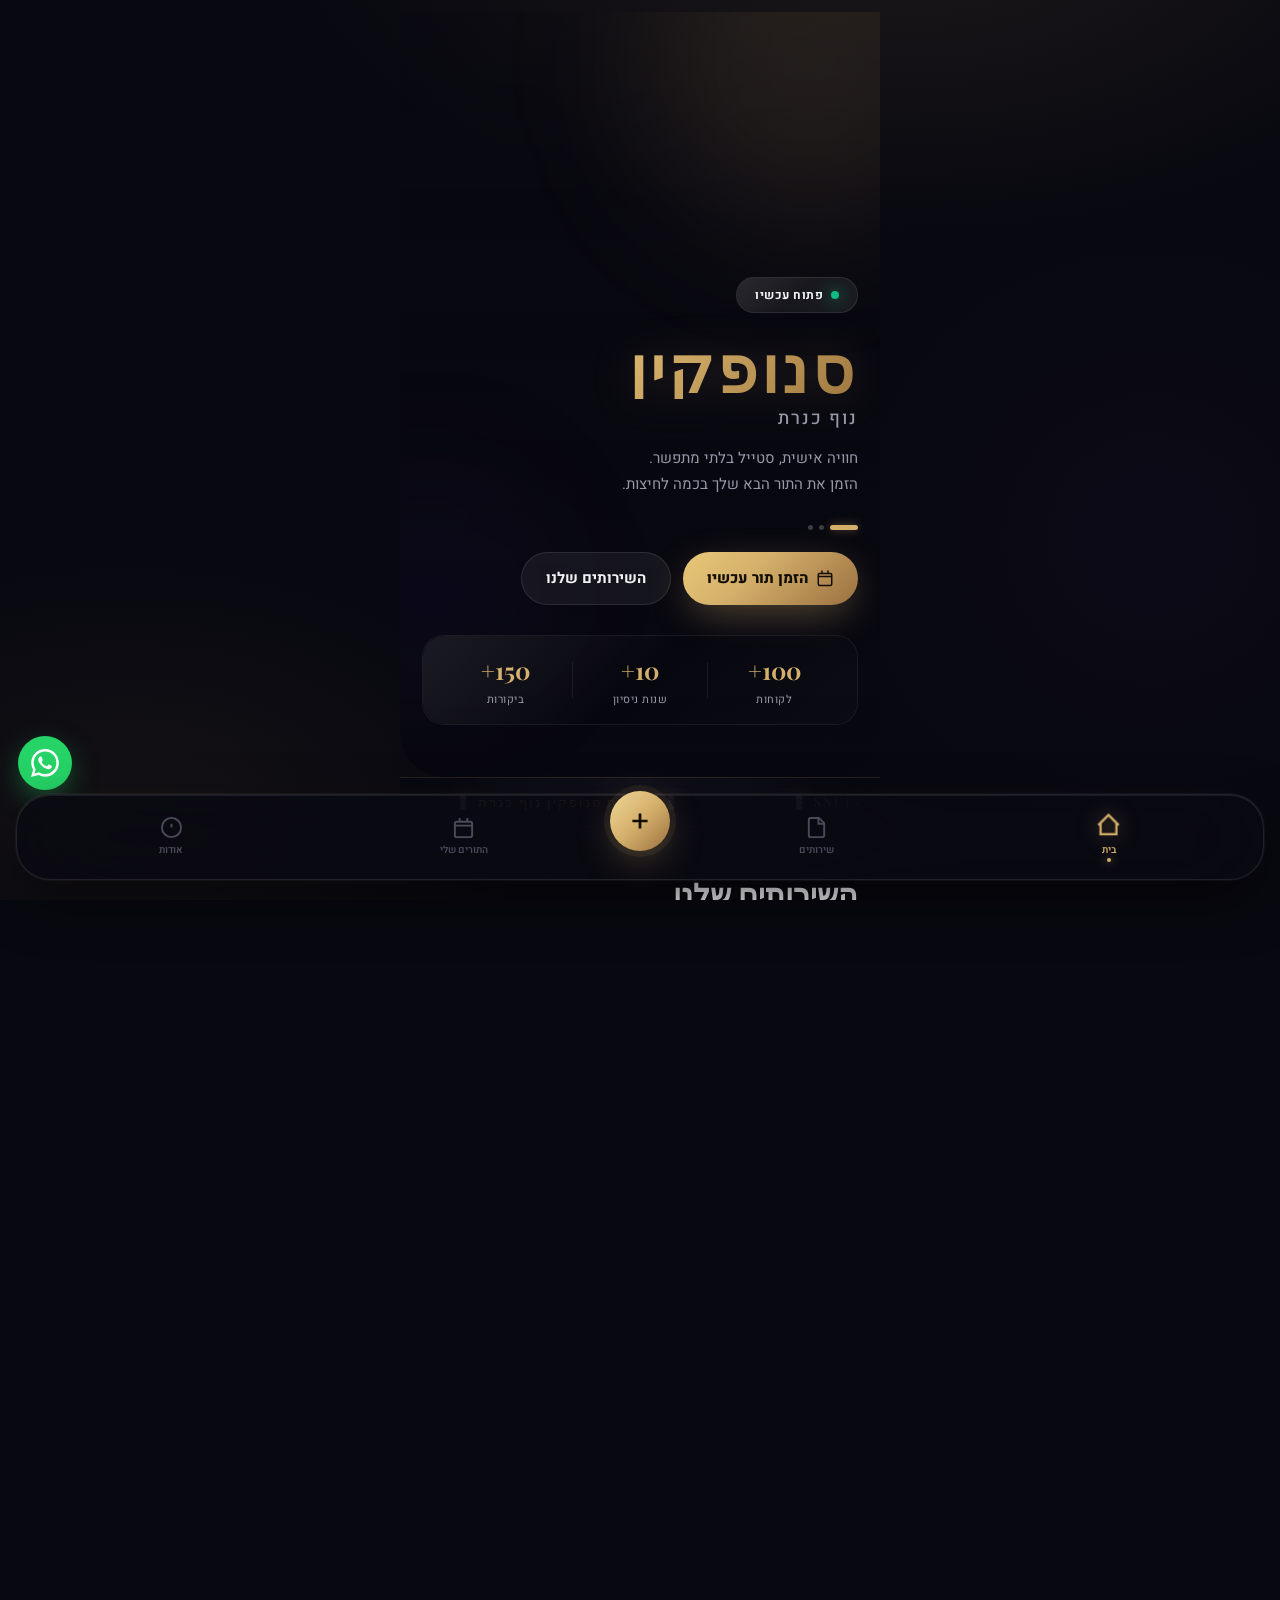
==== commit 0ed0d787: "Add booking search functionality to index.html" ====
--- a/index.html
+++ b/index.html
@@ -815,9 +815,21 @@
           <h2>התורים שלי</h2>
           <p>ניהול ההזמנות שלך</p>
         </div>
-        <div id="myBookingsContainer">
-          <p style="color:var(--mute);font-size:14px;text-align:center;padding:20px">אין הזמנות פעילות</p>
-        </div>
+<div class="booking-search-box" style="padding:10px 0; display:flex; flex-direction:column; gap:8px;">
+
+  <input id="searchFirstName" class="form-input" placeholder="שם פרטי" type="text"/>
+
+  <input id="searchLastName" class="form-input" placeholder="שם משפחה" type="text"/>
+
+  <input id="searchPhone" class="form-input" placeholder="טלפון שהוזן בהזמנה" type="tel"/>
+
+  <button class="btn btn-primary btn-block" onclick="filterMyBookings()">
+    מצא את התורים שלי
+  </button>
+
+</div>
+
+<div id="myBookingsContainer">
       </section>
 
       <!-- ABOUT -->
@@ -1676,6 +1688,57 @@
   // ברגע שהכל תקין וההזמנה בוצעה:
   triggerLuxeToast("🎉 ההזמנה בוצעה בהצלחה ל-3 שניות!");
 }
+
+
+function filterMyBookings(){
+  const first = document.getElementById('searchFirstName').value.trim();
+  const last = document.getElementById('searchLastName').value.trim();
+  const phone = document.getElementById('searchPhone').value.trim();
+
+  if(!first || !last || !phone){
+    toast('צריך למלא שם פרטי, משפחה וטלפון');
+    return;
+  }
+
+  const all = getBookings();
+  const today = todayKey();
+
+  const filtered = all.filter(b =>
+    b.date >= today &&
+    b.status !== 'cancelled' &&
+    b.firstName === first &&
+    b.lastName === last &&
+    b.customerPhone === phone
+  );
+
+  const el = document.getElementById('myBookingsContainer');
+
+  if(!filtered.length){
+    el.innerHTML = '<p style="text-align:center;color:var(--mute);padding:20px">לא נמצאו תורים עם הפרטים האלה</p>';
+    return;
+  }
+
+  el.innerHTML = filtered.map(b => {
+    const cd = countdown(b.date, b.time);
+    return `
+      <div class="my-booking-card">
+        <div class="my-booking-head">
+          <div class="my-booking-service">${b.serviceName}</div>
+          <span class="badge-status badge-upcoming">פעיל</span>
+        </div>
+        <div class="my-booking-meta">
+          <span>📅 ${fmtDate(b.date)}</span>
+          <span>🕒 ${b.time}</span>
+        </div>
+        ${cd ? `<div class="countdown-badge">⏱ ${cd}</div>` : ''}
+      </div>
+    `;
+  }).join('');
+
+}
+if(page==='home'){
+  loadMyBookings();
+}
 </script>
 </body>
 </html>
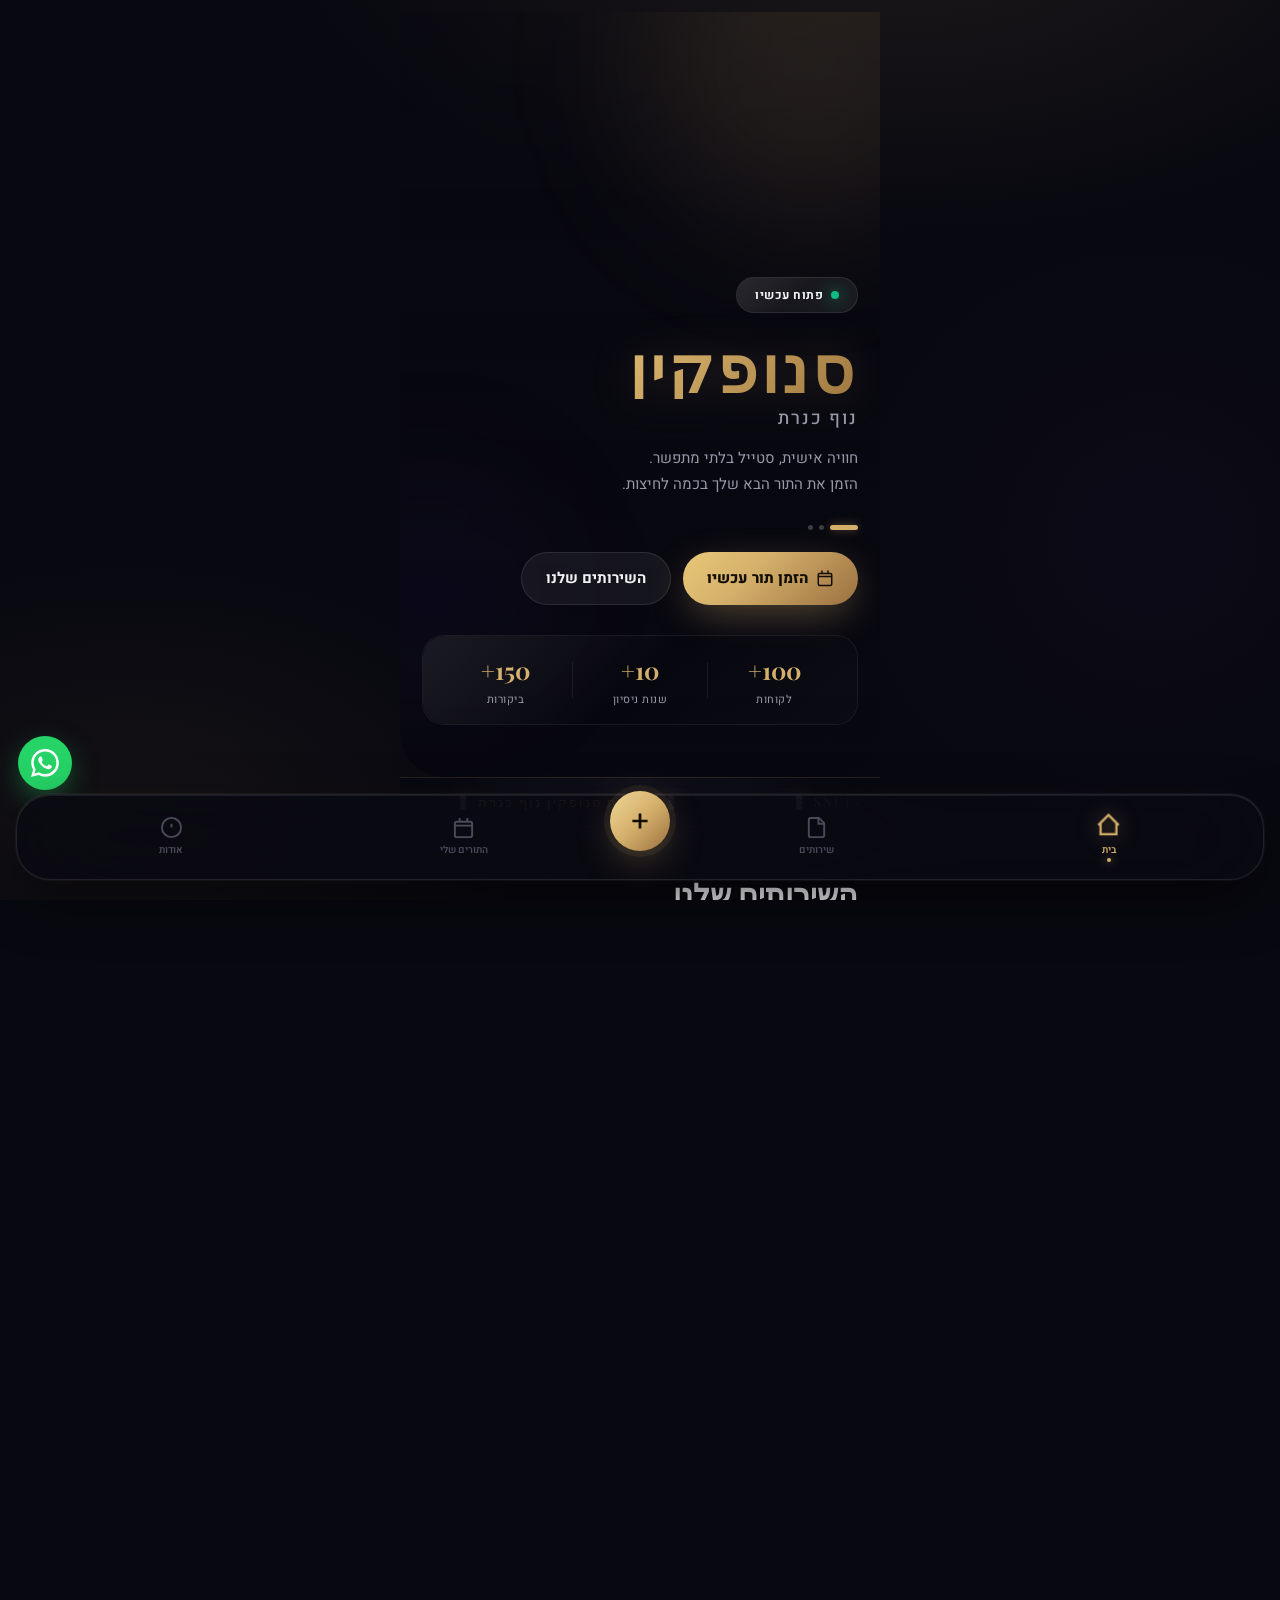
==== commit 42992326: "Refactor confirmBooking function for clarity and structure" ====
--- a/index.html
+++ b/index.html
@@ -1508,39 +1508,87 @@
 }
 
 // CONFIRM
-function confirmBooking(){
-  const firstName=document.getElementById('inFirstName').value.trim();
-  const lastName=document.getElementById('inLastName').value.trim();
-  const phone=document.getElementById('inPhone').value.trim();
-  if(!firstName||!lastName||!phone){toast('יש למלא שם וטלפון','error');return;}
-  if(!booking.service||!booking.date||!booking.time){toast('פרטי הזמנה חסרים','error');return;}
-
-  const id='bk'+Date.now();
-  const customerName=`${firstName} ${lastName}`;
-  const contact=getContact();
-  const barberWa=normalizeWa(contact.whatsapp||'0500000000');
-
-  const b={
-    id,customerName,firstName,lastName,customerPhone:phone,
-    serviceName:booking.service.name,servicePrice:booking.service.price,
-    serviceDuration:booking.service.duration,
-    date:booking.date,time:booking.time,status:'active',
-    createdAt:new Date().toISOString()
-  };
-
-  // Save to LocalStorage
-  const all=getBookings();all.push(b);LS.set('bookings',all);
-
-  // WhatsApp message to barber
-  const msg=`הזמנה חדשה! ✂️\n\n👤 שם: ${customerName}\n📞 טלפון: ${phone}\n💇 שירות: ${booking.service.name}\n🗓 תאריך: ${fmtDate(booking.date)}\n🕒 שעה: ${booking.time}\n💰 מחיר: ₪${booking.service.price}\n⏱ משך: ${booking.service.duration} דקות\n\nנשלח מאתר סנופקין LUXE`;
-  window.open(`https://wa.me/${barberWa}?text=${encodeURIComponent(msg)}`,'_blank','noopener');
-
-  toast(`🎉 תורך ל${booking.service.name} בשעה ${booking.time} נקבע!`,'success');
-  document.getElementById('inFirstName').value='';
-  document.getElementById('inLastName').value='';
-  document.getElementById('inPhone').value='';
-  setTimeout(()=>{navigate('home');},1500);
-}
+function confirmBooking() {
+
+const firstName = document.getElementById('inFirstName').value.trim();
+const lastName = document.getElementById('inLastName').value.trim();
+const phone = document.getElementById('inPhone').value.trim();
+
+if (!firstName || !lastName || !phone) {
+toast('יש למלא שם פרטי, שם משפחה וטלפון', 'error');
+return;
+}
+
+if (!booking.service || !booking.date || !booking.time) {
+toast('פרטי ההזמנה חסרים', 'error');
+return;
+}
+
+const id = 'bk' + Date.now();
+
+const bookingData = {
+id,
+customerName: `${firstName} ${lastName}`,
+firstName,
+lastName,
+customerPhone: phone,
+serviceName: booking.service.name,
+servicePrice: booking.service.price,
+serviceDuration: booking.service.duration,
+date: booking.date,
+time: booking.time,
+status: 'active',
+createdAt: new Date().toISOString()
+};
+
+const allBookings = getBookings();
+allBookings.push(bookingData);
+
+// שמירה מקומית
+LS.set('bookings', allBookings);
+
+// שמירה ב-Firebase
+if (typeof db !== 'undefined') {
+db.ref('snufkin/bookings').set(allBookings)
+.then(() => {
+console.log('Booking saved to Firebase');
+})
+.catch((error) => {
+console.error('Firebase Error:', error);
+});
+}
+
+const contact = getContact();
+const barberWa = normalizeWa(contact.whatsapp || '0500000000');
+
+const msg =
+`הזמנה חדשה! ✂️
+
+👤 שם: ${firstName} ${lastName}
+📞 טלפון: ${phone}
+💇 שירות: ${booking.service.name}
+🗓 תאריך: ${fmtDate(booking.date)}
+🕒 שעה: ${booking.time}
+💰 מחיר: ₪${booking.service.price}
+⏱ משך: ${booking.service.duration} דקות`;
+
+window.open(
+`https://wa.me/${barberWa}?text=${encodeURIComponent(msg)}`,
+'_blank'
+);
+
+toast('🎉 התור נקבע בהצלחה!', 'success');
+
+document.getElementById('inFirstName').value = '';
+document.getElementById('inLastName').value = '';
+document.getElementById('inPhone').value = '';
+
+setTimeout(() => {
+navigate('home');
+loadMyBookings();
+}, 1500);
+}
+
 
 // ══════════════════════════════════════
 // SERVICE CARD → GO BOOKING
@@ -1736,9 +1784,7 @@
   }).join('');
 
 }
-if(page==='home'){
-  loadMyBookings();
-}
+
 </script>
 </body>
 </html>
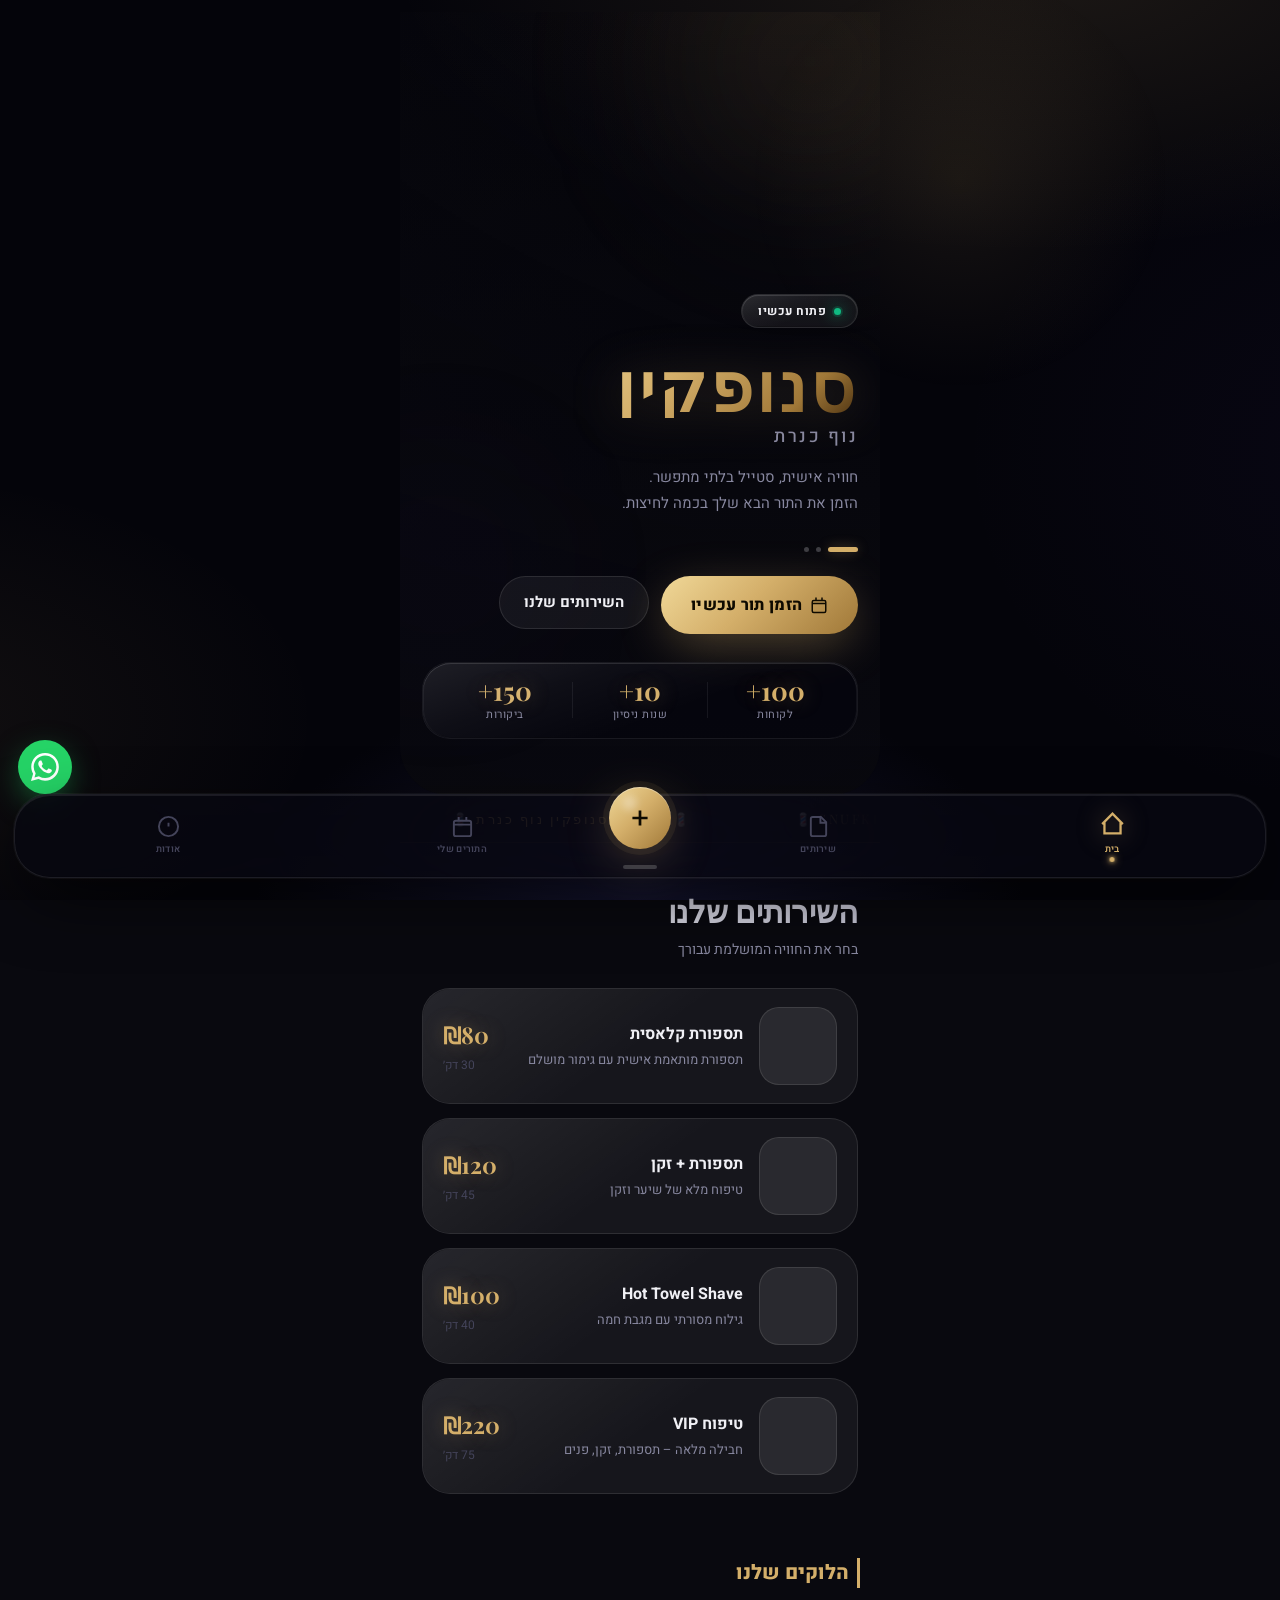
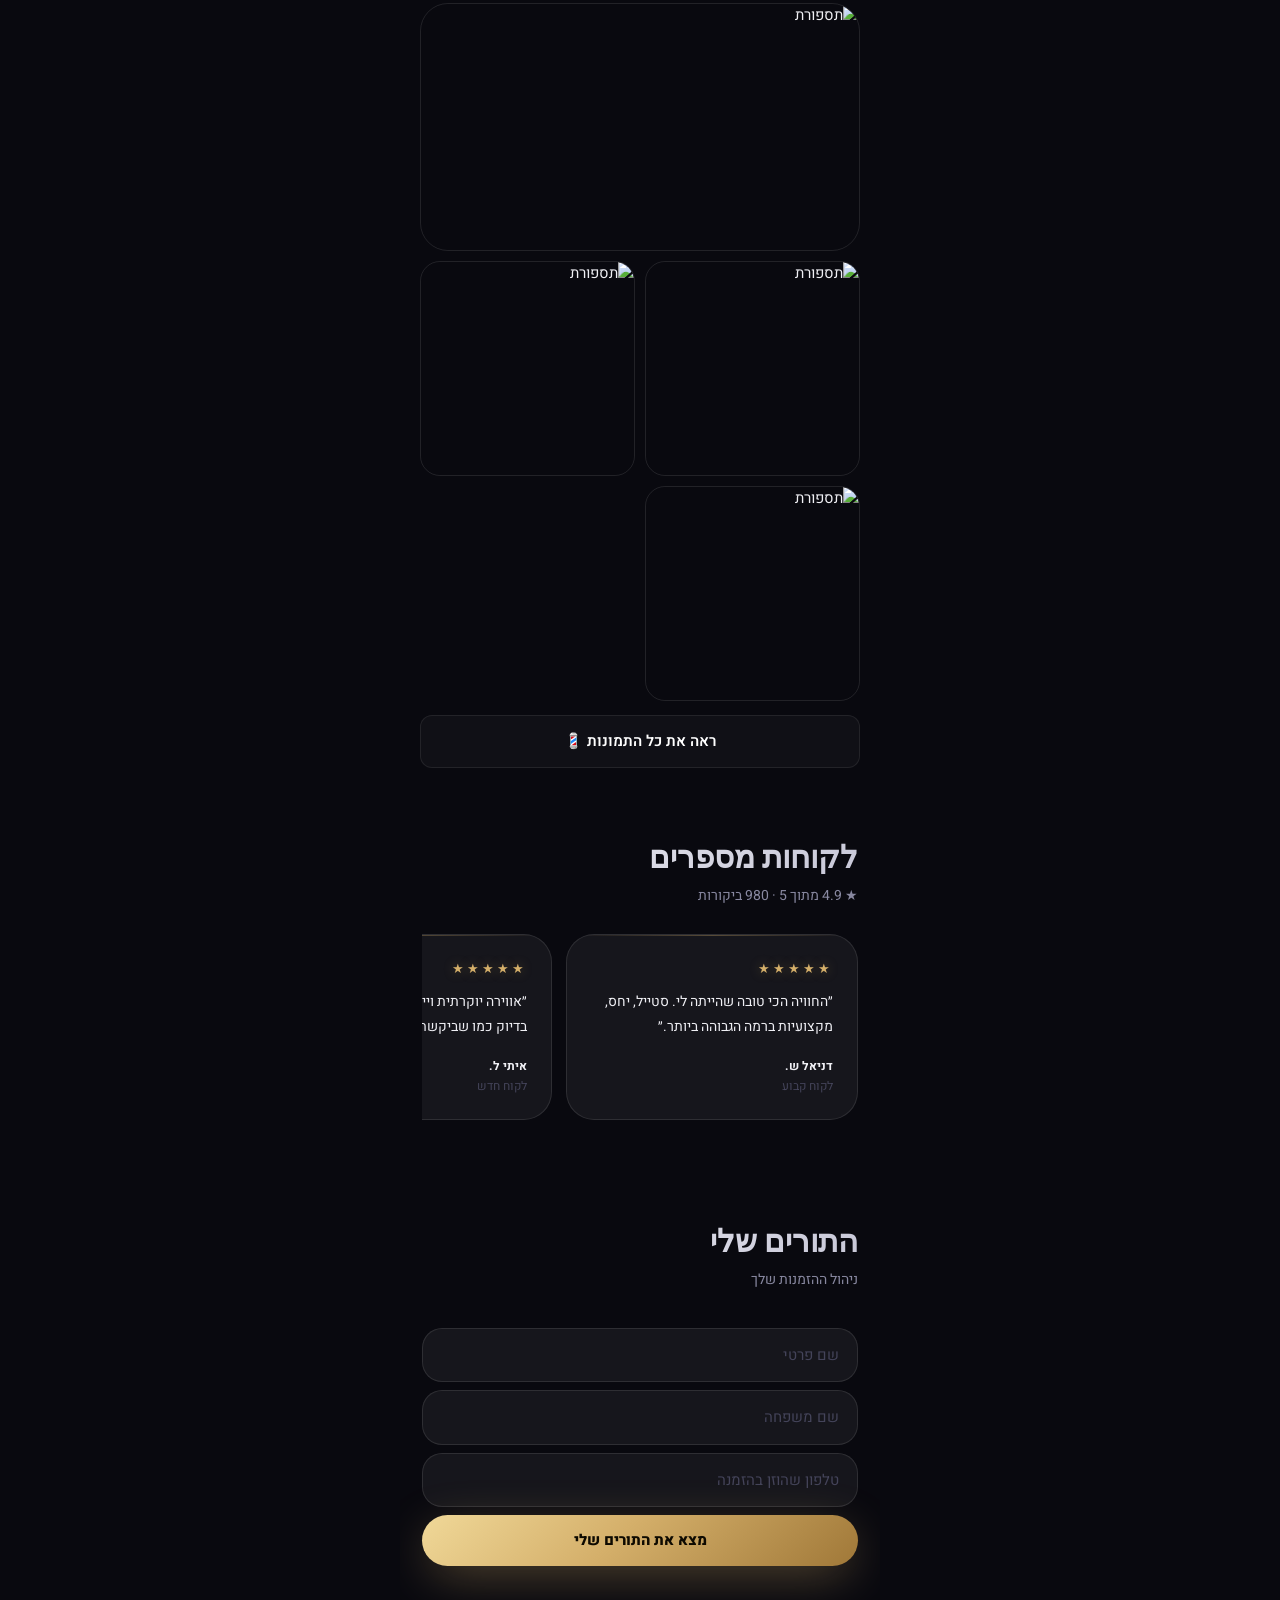
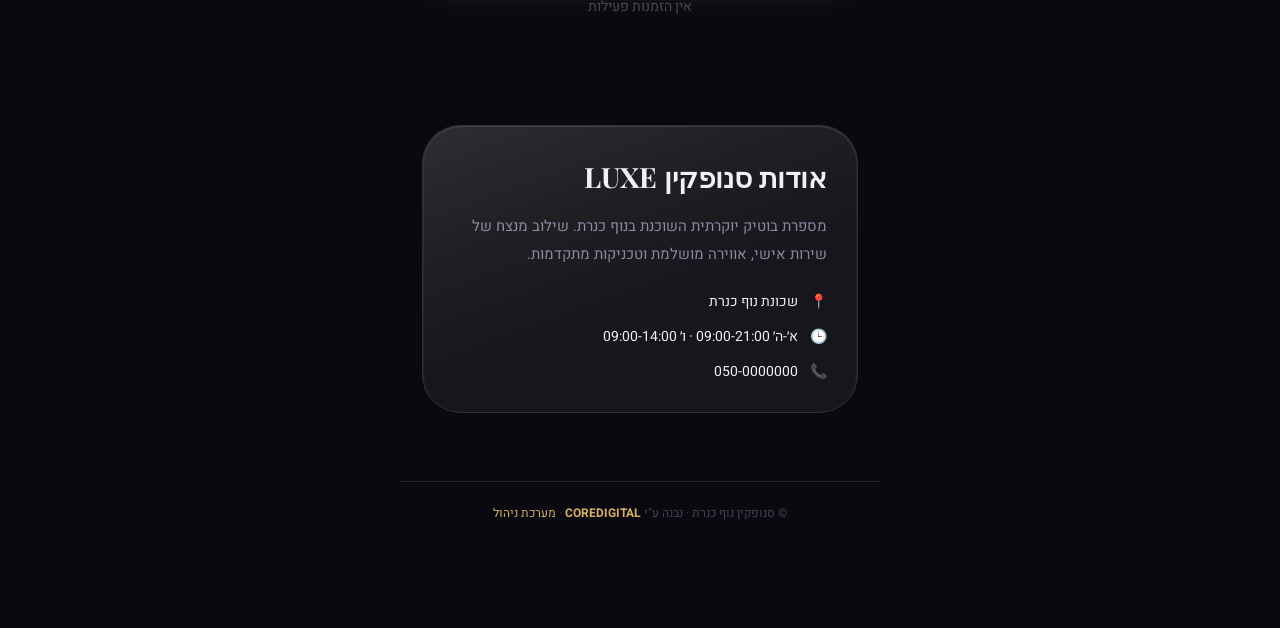
==== commit df9372f8: "Update index.html" ====
--- a/index.html
+++ b/index.html
@@ -29,56 +29,112 @@
 const db = firebase.database();
 </script>
 <style>
-/* ═══════════════════════════════════════════════════════
-   SNUFKIN LUXE — iOS LIQUID GLASS UPGRADE
-   Full Design System Override
-   Preserves all logic, upgrades only UI/UX
-═══════════════════════════════════════════════════════ */
-
-/* ── ROOT ── */
+
+/* ═══════════════════════════════════════════════════════════════════
+   SNUFKIN LUXE — ULTRA LIQUID GLASS SYSTEM
+   Apple Vision Pro × iOS 26 × Next-Gen Web
+   The most insane CSS ever written for a barber app.
+   Every pixel breathes. Every touch responds. Every scroll flows.
+═══════════════════════════════════════════════════════════════════ */
+
+/* ── IMPORT ── */
+@import url('https://fonts.googleapis.com/css2?family=Heebo:wght@300;400;500;600;700;800;900&family=Playfair+Display:ital,wght@0,600;0,700;0,900;1,700&display=swap');
+
+/* ══════════════════════════════════════════
+   LAYER 0 — ROOT DESIGN TOKENS
+══════════════════════════════════════════ */
 :root {
-  --bg: #080810;
-  --bg2: #0e0e18;
-  --bg3: #14141f;
-  --surface: rgba(255,255,255,0.05);
-  --surface2: rgba(255,255,255,0.09);
-  --surface3: rgba(255,255,255,0.13);
-  --border: rgba(255,255,255,0.07);
-  --border2: rgba(255,255,255,0.13);
-  --border-gold: rgba(212,175,106,0.25);
-  --text: #f2f2f5;
-  --dim: #9898a8;
-  --mute: #4a4a5a;
-  --gold: #d4af6a;
-  --gold2: #b8924d;
-  --gold3: #e8c878;
-  --gold-soft: rgba(212,175,106,0.12);
-  --gold-glow: rgba(212,175,106,0.3);
-  --accent: linear-gradient(135deg,#e8c878 0%,#d4af6a 40%,#9a7040 100%);
-  --accent-solid: #d4af6a;
-  --danger: #ef4444;
-  --success: #10b981;
-  --r: 16px;
-  --r2: 22px;
-  --r3: 32px;
-  --r4: 44px;
-  --glass-blur: 40px;
-  --glass-bg: rgba(255,255,255,0.06);
-  --glass-border: rgba(255,255,255,0.10);
-  --glass-shine: rgba(255,255,255,0.08);
-  --shadow: 0 32px 80px -20px rgba(0,0,0,0.8);
-  --shadow-gold: 0 12px 40px -8px rgba(212,175,106,0.45);
-  --shadow-glass: 0 8px 32px rgba(0,0,0,0.4), inset 0 1px 0 rgba(255,255,255,0.1);
-  --safe-top: env(safe-area-inset-top, 0px);
+  /* Palette */
+  --void:          #04040a;
+  --deep:          #07070f;
+  --bg:            #09090f;
+  --bg2:           #0d0d18;
+  --bg3:           #121220;
+  --surface0:      rgba(255,255,255,0.03);
+  --surface1:      rgba(255,255,255,0.055);
+  --surface2:      rgba(255,255,255,0.085);
+  --surface3:      rgba(255,255,255,0.12);
+  --border0:       rgba(255,255,255,0.06);
+  --border1:       rgba(255,255,255,0.10);
+  --border2:       rgba(255,255,255,0.16);
+  --text:          #f0f0f5;
+  --text2:         #c8c8d8;
+  --dim:           #8888a0;
+  --mute:          #44445a;
+
+  /* Gold System */
+  --g0:            #7a5820;
+  --g1:            #a07838;
+  --g2:            #c89848;
+  --g3:            #d4af6a;
+  --g4:            #e4c880;
+  --g5:            #f0d898;
+  --gold:          var(--g3);
+  --gold-soft:     rgba(212,175,106,0.10);
+  --gold-mid:      rgba(212,175,106,0.20);
+  --gold-glow:     rgba(212,175,106,0.35);
+  --gold-hot:      rgba(212,175,106,0.55);
+  --gold-grad:     linear-gradient(135deg, var(--g5) 0%, var(--g3) 45%, var(--g1) 100%);
+  --gold-grad-h:   linear-gradient(135deg, var(--g4) 0%, var(--g2) 45%, var(--g0) 100%);
+
+  /* Semantic */
+  --danger:        #ef4444;
+  --success:       #10b981;
+  --warn:          #f59e0b;
+
+  /* Glass System */
+  --glass-tint:    rgba(255,255,255,0.055);
+  --glass-blur:    44px;
+  --glass-sat:     220%;
+  --glass-shine:   rgba(255,255,255,0.09);
+  --glass-border:  rgba(255,255,255,0.10);
+  --glass-inner:   inset 0 1px 0 rgba(255,255,255,0.10), inset 0 -1px 0 rgba(0,0,0,0.10);
+
+  /* Shadows */
+  --shadow-sm:     0 4px 16px rgba(0,0,0,0.4);
+  --shadow-md:     0 12px 40px rgba(0,0,0,0.55);
+  --shadow-lg:     0 24px 80px rgba(0,0,0,0.7);
+  --shadow-gold:   0 12px 50px -8px rgba(212,175,106,0.45);
+  --shadow-gold-h: 0 20px 70px -8px rgba(212,175,106,0.65);
+  --shadow-glass:  0 8px 32px rgba(0,0,0,0.45), var(--glass-inner);
+
+  /* Radii */
+  --r0:  8px;
+  --r1:  14px;
+  --r2:  20px;
+  --r3:  28px;
+  --r4:  38px;
+  --r5:  50px;
+  --pill: 999px;
+
+  /* Timing — Apple-grade springs */
+  --spring-light:  cubic-bezier(0.34, 1.56, 0.64, 1);
+  --spring-heavy:  cubic-bezier(0.22, 1.5,  0.36, 1);
+  --ease-out:      cubic-bezier(0.16, 1,    0.3,  1);
+  --ease-in:       cubic-bezier(0.7,  0,    0.84, 1);
+  --ease-smooth:   cubic-bezier(0.45, 0,    0.15, 1);
+
+  /* Layout */
+  --safe-top:    env(safe-area-inset-top,    0px);
   --safe-bottom: env(safe-area-inset-bottom, 0px);
-  --nav-h: calc(90px + var(--safe-bottom));
-  --spring: cubic-bezier(0.34, 1.56, 0.64, 1);
-  --ease-out: cubic-bezier(0.16, 1, 0.3, 1);
-}
-
-/* ── RESET ── */
-*, *::before, *::after { box-sizing: border-box; margin: 0; padding: 0; -webkit-tap-highlight-color: transparent; }
-html, body { height: 100%; overflow-x: hidden; }
+  --nav-h:       calc(84px + var(--safe-bottom));
+}
+
+/* ══════════════════════════════════════════
+   LAYER 1 — RESET & BASE
+══════════════════════════════════════════ */
+*, *::before, *::after {
+  box-sizing: border-box;
+  margin: 0;
+  padding: 0;
+  -webkit-tap-highlight-color: transparent;
+}
+
+html {
+  scroll-behavior: smooth;
+  height: 100%;
+}
+
 body {
   font-family: 'Heebo', -apple-system, BlinkMacSystemFont, sans-serif;
   background: var(--bg);
@@ -86,564 +142,1769 @@
   direction: rtl;
   text-align: right;
   -webkit-font-smoothing: antialiased;
+  -moz-osx-font-smoothing: grayscale;
   font-size: 15px;
   line-height: 1.5;
-}
-img { max-width: 100%; display: block; }
-button { font: inherit; color: inherit; background: none; border: 0; cursor: pointer; }
+  overflow-x: hidden;
+  min-height: 100%;
+}
+
+img   { max-width: 100%; display: block; }
+button{ font: inherit; color: inherit; background: none; border: 0; cursor: pointer; }
 input, select, textarea { font: inherit; direction: rtl; }
-a { color: inherit; text-decoration: none; }
-.serif { font-family: 'Playfair Display', serif; }
-
-/* ── ANIMATED MESH BACKGROUND ── */
+a     { color: inherit; text-decoration: none; }
+.serif{ font-family: 'Playfair Display', serif; }
+
+/* ══════════════════════════════════════════
+   LAYER 2 — ANIMATED WORLD BACKGROUND
+   Multilayer living mesh — breathes forever
+══════════════════════════════════════════ */
+
+/* Layer A — Deep cosmic base */
 body::before {
   content: '';
   position: fixed;
   inset: 0;
+  z-index: -3;
   background:
-    radial-gradient(ellipse 80% 60% at 70% -10%, rgba(212,175,106,0.10) 0%, transparent 60%),
-    radial-gradient(ellipse 60% 50% at 10% 90%, rgba(212,175,106,0.06) 0%, transparent 55%),
-    radial-gradient(ellipse 50% 70% at 90% 60%, rgba(80,50,150,0.05) 0%, transparent 50%),
-    var(--bg);
+    radial-gradient(ellipse 90% 60% at 80%  -5%,  rgba(212,175,106,0.12) 0%, transparent 55%),
+    radial-gradient(ellipse 70% 55% at -10% 80%,  rgba(212,175,106,0.07) 0%, transparent 50%),
+    radial-gradient(ellipse 60% 80% at 105% 50%,  rgba(80, 50,180,0.05)  0%, transparent 50%),
+    radial-gradient(ellipse 50% 40% at 50%  100%,  rgba(30, 30, 70,0.6)  0%, transparent 60%),
+    var(--void);
+  animation: worldBreath 20s ease-in-out infinite alternate;
+}
+
+@keyframes worldBreath {
+  0%   { background-position: 0% 0%; filter: brightness(1); }
+  50%  { filter: brightness(1.04); }
+  100% { background-position: 2% 3%;  filter: brightness(1); }
+}
+
+/* Layer B — Roving gold orb */
+body::after {
+  content: '';
+  position: fixed;
+  inset: 0;
   z-index: -2;
+  background:
+    radial-gradient(circle 300px at var(--orb-x,75%) var(--orb-y,20%),
+      rgba(212,175,106,0.09) 0%, transparent 70%);
   pointer-events: none;
-  animation: meshDrift 18s ease-in-out infinite alternate;
-}
-@keyframes meshDrift {
-  0% { opacity: 0.8; }
-  100% { opacity: 1; }
-}
-
-/* ── LIQUID GLASS ── */
-.glass, .liquid-glass {
-  background: var(--glass-bg);
-  backdrop-filter: blur(var(--glass-blur)) saturate(200%) brightness(1.05);
-  -webkit-backdrop-filter: blur(var(--glass-blur)) saturate(200%) brightness(1.05);
+  animation: orbRove 25s ease-in-out infinite alternate;
+  transition: background 0.1s linear;
+}
+
+@keyframes orbRove {
+  0%   { --orb-x: 80%; --orb-y: 15%; }
+  25%  { --orb-x: 20%; --orb-y: 40%; }
+  50%  { --orb-x: 60%; --orb-y: 70%; }
+  75%  { --orb-x: 10%; --orb-y: 20%; }
+  100% { --orb-x: 75%; --orb-y: 85%; }
+}
+
+/* Layer C — Noise film grain */
+@keyframes grainShift {
+  0%,100%{ transform: translate(0,0); }
+  10%    { transform: translate(-2%,-3%); }
+  20%    { transform: translate(3%, 2%); }
+  30%    { transform: translate(-1%, 4%); }
+  40%    { transform: translate(4%,-1%); }
+  50%    { transform: translate(-3%, 3%); }
+  60%    { transform: translate(2%, -4%); }
+  70%    { transform: translate(-4%, 2%); }
+  80%    { transform: translate(3%, -2%); }
+  90%    { transform: translate(-2%, 4%); }
+}
+
+/* ══════════════════════════════════════════
+   LAYER 3 — LIQUID GLASS CORE
+   The soul of the design system
+══════════════════════════════════════════ */
+
+/* Base glass */
+.glass {
+  background: var(--glass-tint);
+  backdrop-filter:
+    blur(var(--glass-blur))
+    saturate(var(--glass-sat))
+    brightness(1.06);
+  -webkit-backdrop-filter:
+    blur(var(--glass-blur))
+    saturate(var(--glass-sat))
+    brightness(1.06);
   border: 1px solid var(--glass-border);
   position: relative;
-  overflow: hidden;
-}
-.glass::before, .liquid-glass::before {
+  isolation: isolate;
+}
+
+/* Shine highlight — top edge catch light */
+.glass::before {
   content: '';
   position: absolute;
   inset: 0;
-  background: linear-gradient(135deg, rgba(255,255,255,0.08) 0%, transparent 50%, rgba(255,255,255,0.02) 100%);
+  border-radius: inherit;
+  background:
+    linear-gradient(
+      160deg,
+      rgba(255,255,255,0.10) 0%,
+      rgba(255,255,255,0.04) 30%,
+      transparent 60%
+    );
   pointer-events: none;
+  z-index: 1;
+}
+
+/* Depth inner shadow */
+.glass::after {
+  content: '';
+  position: absolute;
+  inset: 0;
   border-radius: inherit;
-  z-index: 0;
-}
-
-/* ── DESKTOP — FULL WIDTH (no phone frame) ── */
+  box-shadow:
+    inset 0  1px 0 rgba(255,255,255,0.12),
+    inset 0 -1px 0 rgba(0,0,0,0.15),
+    inset 1px 0 0 rgba(255,255,255,0.05),
+    inset -1px 0 0 rgba(255,255,255,0.05);
+  pointer-events: none;
+  z-index: 2;
+}
+
+/* Heavy glass variant */
+.glass-heavy {
+  background: rgba(255,255,255,0.08);
+  backdrop-filter: blur(60px) saturate(250%) brightness(1.08);
+  -webkit-backdrop-filter: blur(60px) saturate(250%) brightness(1.08);
+  border: 1px solid rgba(255,255,255,0.13);
+}
+
+/* Ultra glass — for overlays, modals */
+.glass-ultra {
+  background: rgba(10,10,18,0.88);
+  backdrop-filter: blur(80px) saturate(300%);
+  -webkit-backdrop-filter: blur(80px) saturate(300%);
+  border: 1px solid rgba(255,255,255,0.08);
+}
+
+/* ══════════════════════════════════════════
+   LAYER 4 — DESKTOP WRAPPER
+   No fake phone. Full-width, max 480px centered.
+══════════════════════════════════════════ */
 .web-backdrop { display: none !important; }
 
 @media (min-width: 700px) {
-  body { background: var(--bg); min-height: 100vh; display: block; overflow: auto; }
+  body {
+    background: var(--bg);
+    min-height: 100vh;
+    display: block;
+    overflow: auto;
+  }
   .phone-shell {
-    width: 100%;
-    max-width: 480px;
-    margin: 0 auto;
-    position: relative;
-    z-index: 1;
+    width: 100% !important;
+    max-width: 480px !important;
+    margin: 0 auto !important;
     border-radius: 0 !important;
     border: none !important;
     overflow: visible !important;
     box-shadow: none !important;
+    background: transparent !important;
   }
   .phone-inner {
-    width: 100%; min-height: 100vh;
-    overflow-y: auto; overflow-x: hidden;
-    -webkit-overflow-scrolling: touch;
-    background: transparent;
-    scroll-behavior: smooth;
-    position: relative;
+    width: 100% !important;
+    height: auto !important;
+    min-height: 100vh !important;
+    overflow-y: auto !important;
+    overflow-x: hidden !important;
+    background: transparent !important;
+    border-radius: 0 !important;
   }
-  .phone-inner::-webkit-scrollbar { display: none; }
+  .phone-inner::-webkit-scrollbar { display: none !important; }
 }
 @media (max-width: 699px) {
-  .phone-shell, .phone-inner { display: contents; }
-  body { background: var(--bg); min-height: 100vh; }
-}
-
-/* ── SPLASH SCREEN ── */
+  .phone-shell,
+  .phone-inner { display: contents !important; }
+}
+
+/* ══════════════════════════════════════════
+   LAYER 5 — SPLASH SCREEN
+   Metallic orb with liquid shimmer
+══════════════════════════════════════════ */
 #splash {
-  position: fixed; inset: 0; z-index: 9999;
-  background: radial-gradient(ellipse at 50% 40%, #181828, #04040a);
-  display: flex; flex-direction: column; align-items: center; justify-content: center;
-  gap: 36px;
-  transition: opacity 0.8s cubic-bezier(0.16,1,0.3,1), visibility 0.8s;
+  position: fixed;
+  inset: 0;
+  z-index: 9999;
+  display: flex;
+  flex-direction: column;
+  align-items: center;
+  justify-content: center;
+  gap: 40px;
+  background:
+    radial-gradient(ellipse 80% 60% at 50% 40%,
+      rgba(212,175,106,0.06) 0%, transparent 65%),
+    radial-gradient(ellipse at 50% 50%, #111120, #030308);
+  transition: opacity 0.9s var(--ease-out), visibility 0.9s;
 }
 #splash.hide { opacity: 0; visibility: hidden; pointer-events: none; }
-.splash-logo { text-align: center; animation: splashIn 1s cubic-bezier(0.34,1.56,0.64,1) both; }
+
+.splash-logo {
+  text-align: center;
+  animation: splashEnter 1.1s var(--spring-light) both;
+}
+
 .splash-mark {
-  display: inline-flex; align-items: center; justify-content: center;
-  width: 88px; height: 88px; border-radius: 28px;
-  background: linear-gradient(135deg, #e8c878, #c89840, #7a5520);
-  font-family: 'Playfair Display', serif; font-size: 48px; font-weight: 900;
-  color: #0a0808; margin-bottom: 22px;
-  box-shadow: 0 0 0 1px rgba(255,255,255,0.1), 0 12px 40px -8px rgba(212,175,106,0.45), inset 0 1px 0 rgba(255,255,255,0.3);
-  animation: splashRotate 3s ease-in-out infinite;
+  display: inline-flex;
+  align-items: center;
+  justify-content: center;
+  width: 92px;
+  height: 92px;
+  border-radius: 30px;
+  font-family: 'Playfair Display', serif;
+  font-size: 50px;
+  font-weight: 900;
+  color: #0e0a00;
+  margin-bottom: 24px;
   position: relative;
-}
+  background: linear-gradient(145deg, #f5e0a0 0%, #d4af6a 40%, #8a5e20 100%);
+  box-shadow:
+    0 0 0 1px rgba(255,240,180,0.25),
+    0 20px 60px -10px rgba(212,175,106,0.6),
+    0  4px 12px    rgba(0,0,0,0.5),
+    inset 0  2px  0 rgba(255,255,255,0.40),
+    inset 0 -2px  0 rgba(0,0,0,0.25);
+  animation: splashOrb 3s ease-in-out infinite;
+}
+
+/* Inner metallic sheen */
+.splash-mark::before {
+  content: '';
+  position: absolute;
+  top: 8%;
+  left: 12%;
+  width: 40%;
+  height: 40%;
+  border-radius: 50%;
+  background: radial-gradient(circle, rgba(255,255,255,0.45) 0%, transparent 70%);
+  filter: blur(4px);
+}
+
+/* Glow ring pulse */
 .splash-mark::after {
-  content: ''; position: absolute; inset: 0; border-radius: inherit;
-  background: linear-gradient(135deg, rgba(255,255,255,0.25) 0%, transparent 50%);
-}
-@keyframes splashRotate {
-  0%,100% { transform: scale(1) rotate(0deg); box-shadow: 0 0 0 1px rgba(255,255,255,0.1), 0 12px 40px -8px rgba(212,175,106,0.45); }
-  50% { transform: scale(1.05) rotate(2deg); box-shadow: 0 0 0 1px rgba(255,255,255,0.15), 0 20px 60px -8px rgba(212,175,106,0.7); }
-}
-@keyframes splashIn { from { opacity: 0; transform: translateY(30px) scale(0.9); } to { opacity: 1; transform: none; } }
-.splash-logo h1 { font-family: 'Playfair Display', serif; font-size: 48px; letter-spacing: 8px; font-weight: 900; }
-.splash-logo p { color: var(--gold); font-size: 11px; letter-spacing: 6px; margin-top: 10px; text-transform: uppercase; }
+  content: '';
+  position: absolute;
+  inset: -8px;
+  border-radius: 38px;
+  border: 1.5px solid rgba(212,175,106,0.3);
+  animation: glowRing 2s ease-in-out infinite;
+}
+
+@keyframes splashOrb {
+  0%,100% {
+    transform: scale(1) translateY(0);
+    box-shadow: 0 0 0 1px rgba(255,240,180,0.25), 0 20px 60px -10px rgba(212,175,106,0.6), 0 4px 12px rgba(0,0,0,0.5), inset 0 2px 0 rgba(255,255,255,0.40), inset 0 -2px 0 rgba(0,0,0,0.25);
+  }
+  50% {
+    transform: scale(1.05) translateY(-4px);
+    box-shadow: 0 0 0 1px rgba(255,240,180,0.35), 0 30px 80px -10px rgba(212,175,106,0.8), 0 8px 24px rgba(0,0,0,0.6), inset 0 2px 0 rgba(255,255,255,0.45), inset 0 -2px 0 rgba(0,0,0,0.25);
+  }
+}
+
+@keyframes glowRing {
+  0%,100% { opacity: 0.4; transform: scale(1); }
+  50%      { opacity: 0.9; transform: scale(1.06); }
+}
+
+@keyframes splashEnter {
+  from { opacity: 0; transform: scale(0.8) translateY(30px); filter: blur(8px); }
+  to   { opacity: 1; transform: scale(1)   translateY(0);    filter: blur(0); }
+}
+
+.splash-logo h1 {
+  font-family: 'Playfair Display', serif;
+  font-size: 50px;
+  letter-spacing: 8px;
+  font-weight: 900;
+  background: var(--gold-grad);
+  -webkit-background-clip: text;
+  background-clip: text;
+  color: transparent;
+}
+.splash-logo p {
+  color: var(--g3);
+  font-size: 11px;
+  letter-spacing: 6px;
+  margin-top: 10px;
+  opacity: 0.7;
+}
 .splash-dots { display: flex; gap: 10px; }
-.splash-dots span { width: 8px; height: 8px; border-radius: 50%; background: var(--gold); animation: dotBounce 1.3s infinite ease-in-out; }
-.splash-dots span:nth-child(2) { animation-delay: .15s; }
-.splash-dots span:nth-child(3) { animation-delay: .3s; }
-@keyframes dotBounce { 0%,80%,100% { transform: scale(0); opacity: .3; } 40% { transform: scale(1); opacity: 1; } }
-
-/* ── SCROLL PROGRESS BAR ── */
-#progress-bar {
-  position: fixed; top: 0; right: 0; left: 0; height: 2px;
-  background: linear-gradient(90deg, var(--gold3), var(--gold), var(--gold2));
-  transform-origin: right; transform: scaleX(0);
-  z-index: 9000; transition: transform .1s linear;
-  box-shadow: 0 0 10px rgba(212,175,106,0.5);
-}
-
-/* ── DYNAMIC ISLAND ── */
+.splash-dots span {
+  width: 7px; height: 7px; border-radius: 50%;
+  background: var(--gold);
+  animation: dotPop 1.4s ease-in-out infinite;
+}
+.splash-dots span:nth-child(2) { animation-delay: 0.18s; }
+.splash-dots span:nth-child(3) { animation-delay: 0.36s; }
+@keyframes dotPop {
+  0%,80%,100% { transform: scale(0.2); opacity: 0.2; }
+  40%          { transform: scale(1.2); opacity: 1; }
+}
+
+/* ══════════════════════════════════════════
+   LAYER 6 — DYNAMIC ISLAND
+   Capsule that morphs state from top
+══════════════════════════════════════════ */
 #dynamic-island {
   position: fixed;
-  top: calc(var(--safe-top) + 14px);
+  top: calc(var(--safe-top) + 16px);
   left: 50%;
-  transform: translateX(-50%) translateY(-120%) scaleX(0.4);
-  z-index: 9500;
-  background: rgba(8,8,16,0.96);
-  backdrop-filter: blur(40px) saturate(200%);
-  -webkit-backdrop-filter: blur(40px) saturate(200%);
-  border: 1px solid rgba(255,255,255,0.12);
+  transform: translateX(-50%) translateY(-110%) scaleX(0.3) scaleY(0.6);
+  z-index: 9600;
+  background: rgba(6,6,14,0.97);
+  backdrop-filter: blur(50px) saturate(300%);
+  -webkit-backdrop-filter: blur(50px) saturate(300%);
+  border: 1px solid rgba(255,255,255,0.10);
   border-radius: 40px;
-  padding: 10px 20px;
-  display: flex; align-items: center; gap: 10px;
-  min-width: 140px; max-width: 320px;
+  padding: 11px 22px;
+  display: flex;
+  align-items: center;
+  gap: 10px;
+  min-width: 130px;
+  max-width: 310px;
   white-space: nowrap;
-  box-shadow: 0 8px 32px rgba(0,0,0,0.6), inset 0 1px 0 rgba(255,255,255,0.08);
-  transition: transform 0.5s cubic-bezier(0.34,1.56,0.64,1), opacity 0.4s ease;
-  opacity: 0; pointer-events: none;
-}
-#dynamic-island.show { transform: translateX(-50%) translateY(0) scaleX(1); opacity: 1; }
-#dynamic-island .di-icon { font-size: 16px; flex-shrink: 0; }
+  box-shadow:
+    0 12px 40px rgba(0,0,0,0.7),
+    inset 0 1px 0 rgba(255,255,255,0.10);
+  transition:
+    transform 0.55s var(--spring-heavy),
+    opacity   0.4s  var(--ease-out),
+    min-width 0.4s  var(--ease-smooth);
+  opacity: 0;
+  pointer-events: none;
+  will-change: transform;
+}
+#dynamic-island.show {
+  transform: translateX(-50%) translateY(0) scaleX(1) scaleY(1);
+  opacity: 1;
+}
+#dynamic-island .di-icon { font-size: 15px; flex-shrink: 0; animation: diPulse 2s ease-in-out infinite; }
 #dynamic-island .di-text { font-size: 13px; font-weight: 700; color: var(--text); }
-
-/* ── APP + PAGES ── */
-#app { padding-bottom: var(--nav-h); min-height: 100vh; }
+@keyframes diPulse { 0%,100%{transform:scale(1)}50%{transform:scale(1.2)} }
+
+/* ══════════════════════════════════════════
+   LAYER 7 — SCROLL PROGRESS BAR
+   Liquid gold that pours from right to left
+══════════════════════════════════════════ */
+#progress-bar {
+  position: fixed;
+  top: 0; right: 0; left: 0;
+  height: 2.5px;
+  background: var(--gold-grad);
+  transform-origin: right;
+  transform: scaleX(0);
+  z-index: 9100;
+  transition: transform 0.08s linear;
+  box-shadow: 0 0 12px var(--gold-glow), 0 0 4px var(--g5);
+  filter: drop-shadow(0 0 6px var(--gold));
+}
+
+/* ══════════════════════════════════════════
+   LAYER 8 — APP WRAPPER & PAGES
+══════════════════════════════════════════ */
+#app { padding-bottom: var(--nav-h); min-height: 100dvh; }
 .safe-top { height: calc(var(--safe-top) + 12px); }
 .page { display: none; }
-.page.active { display: block; animation: pageIn .4s cubic-bezier(0.16,1,0.3,1); }
-@keyframes pageIn { from { opacity: 0; transform: translateY(16px); } to { opacity: 1; transform: translateY(0); } }
-@keyframes fadeUp { from { opacity: 0; transform: translateY(20px); } to { opacity: 1; transform: translateY(0); } }
-@keyframes fadeIn { from { opacity: 0; } to { opacity: 1; } }
-
-/* ── HERO ── */
+.page.active {
+  display: block;
+  animation: pageReveal 0.45s var(--ease-out) both;
+}
+
+@keyframes pageReveal {
+  from {
+    opacity: 0;
+    transform: translateY(20px);
+    filter: blur(4px);
+  }
+  to {
+    opacity: 1;
+    transform: translateY(0);
+    filter: blur(0);
+  }
+}
+@keyframes fadeUp {
+  from { opacity: 0; transform: translateY(24px); }
+  to   { opacity: 1; transform: translateY(0); }
+}
+@keyframes fadeIn {
+  from { opacity: 0; }
+  to   { opacity: 1; }
+}
+
+/* ══════════════════════════════════════════
+   LAYER 9 — HERO
+   Full-height parallax cinema
+══════════════════════════════════════════ */
 .hero {
-  position: relative; min-height: 85vh;
-  display: flex; align-items: flex-end;
-  padding: 28px 22px 52px;
+  position: relative;
+  min-height: 87dvh;
+  display: flex;
+  align-items: flex-end;
+  padding: 30px 22px 56px;
   overflow: hidden;
-  border-radius: 0 0 44px 44px;
-}
+  border-radius: 0 0 48px 48px;
+  /* Subtle parallax depth via perspective */
+  transform-style: preserve-3d;
+}
+
+/* Slide images */
 .hero-slide {
-  position: absolute; inset: 0;
-  background-size: cover; background-position: center;
+  position: absolute;
+  inset: 0;
+  background-size: cover;
+  background-position: center;
   opacity: 0;
-  transition: opacity 1.5s ease;
-  transform: scale(1.06);
-  animation: heroZoom 22s ease-in-out infinite alternate;
+  transition: opacity 1.6s var(--ease-smooth);
+  transform: scale(1.08);
+  animation: heroKenBurns 24s ease-in-out infinite alternate;
+  will-change: transform, opacity;
+}
+.hero-slide.active { opacity: 1; }
+
+@keyframes heroKenBurns {
+  0%   { transform: scale(1.08) translate(0%,    0%); }
+  33%  { transform: scale(1.14) translate(-1%,  -0.5%); }
+  66%  { transform: scale(1.10) translate( 1%,   0.5%); }
+  100% { transform: scale(1.16) translate( 0%,  -1%); }
+}
+
+/* Cinematic gradient overlay — dual fade */
+.hero-overlay {
+  position: absolute;
+  inset: 0;
+  background:
+    linear-gradient(180deg,
+      rgba(9,9,15,0.15)  0%,
+      rgba(9,9,15,0.50) 40%,
+      rgba(9,9,15,0.97) 100%
+    ),
+    linear-gradient(90deg,
+      rgba(9,9,15,0.25) 0%,
+      transparent 60%
+    );
+}
+
+/* Ambient light orbs */
+.hero-orb {
+  position: absolute;
+  border-radius: 50%;
+  filter: blur(80px);
+  pointer-events: none;
+  animation: orbFloat 12s ease-in-out infinite alternate;
   will-change: transform;
 }
-.hero-slide.active { opacity: 1; }
-@keyframes heroZoom { to { transform: scale(1.16); } }
-.hero-overlay {
-  position: absolute; inset: 0;
-  background: linear-gradient(180deg, rgba(8,8,16,0.2) 0%, rgba(8,8,16,0.55) 45%, rgba(8,8,16,0.96) 100%);
-}
-.hero-orb { position: absolute; border-radius: 50%; filter: blur(70px); pointer-events: none; animation: orbFloat 10s ease-in-out infinite alternate; }
-.hero-orb-1 { width: 340px; height: 340px; background: rgba(212,175,106,0.10); top: -120px; right: -100px; animation-delay: 0s; }
-.hero-orb-2 { width: 220px; height: 220px; background: rgba(100,60,200,0.06); bottom: 80px; left: -80px; animation-delay: 3s; }
-@keyframes orbFloat { 0% { transform: translateY(0) scale(1); } 100% { transform: translateY(-40px) scale(1.12); } }
-
-.hero-content { position: relative; z-index: 2; width: 100%; animation: fadeUp 1s cubic-bezier(0.16,1,0.3,1) both; }
+.hero-orb-1 {
+  width: 380px; height: 380px;
+  background: radial-gradient(circle, rgba(212,175,106,0.12), transparent 70%);
+  top: -140px; right: -120px;
+}
+.hero-orb-2 {
+  width: 260px; height: 260px;
+  background: radial-gradient(circle, rgba(90,55,200,0.07), transparent 70%);
+  bottom: 100px; left: -90px;
+  animation-delay: 4s;
+}
+.hero-orb-3 {
+  width: 200px; height: 200px;
+  background: radial-gradient(circle, rgba(212,175,106,0.06), transparent 70%);
+  top: 40%; right: -60px;
+  animation-delay: 8s;
+}
+@keyframes orbFloat {
+  from { transform: translate(0,0)     scale(1); }
+  to   { transform: translate(-20px,-40px) scale(1.12); }
+}
+
+/* Mouse-light parallax on orbs — driven by JS via --mx --my on hero */
+.hero-light-follow {
+  position: absolute;
+  inset: 0;
+  background: radial-gradient(
+    400px circle at var(--mx,50%) var(--my,50%),
+    rgba(212,175,106,0.07) 0%,
+    transparent 70%
+  );
+  pointer-events: none;
+  opacity: 0;
+  transition: opacity 0.4s ease;
+}
+.hero:hover .hero-light-follow { opacity: 1; }
+
+/* Hero content */
+.hero-content {
+  position: relative;
+  z-index: 3;
+  width: 100%;
+  animation: heroContentIn 1.1s var(--ease-out) 0.2s both;
+}
+@keyframes heroContentIn {
+  from { opacity: 0; transform: translateY(32px); filter: blur(6px); }
+  to   { opacity: 1; transform: translateY(0);    filter: blur(0); }
+}
+
+/* Live badge */
 .hero-badge {
-  display: inline-flex; align-items: center; gap: 8px;
-  padding: 8px 18px; border-radius: 100px;
-  font-size: 12px; font-weight: 700; margin-bottom: 22px; letter-spacing: 0.5px;
-}
-.hero-badge .dot { width: 8px; height: 8px; border-radius: 50%; background: var(--success); box-shadow: 0 0 16px var(--success); animation: pulse 2s ease infinite; }
-@keyframes pulse { 0%,100% { opacity: 1; } 50% { opacity: .4; } }
-.hero-title { display: flex; flex-direction: column; gap: 6px; margin-bottom: 14px; }
+  display: inline-flex;
+  align-items: center;
+  gap: 8px;
+  padding: 7px 16px;
+  border-radius: var(--pill);
+  font-size: 12px;
+  font-weight: 700;
+  margin-bottom: 22px;
+  letter-spacing: 0.5px;
+  background: rgba(255,255,255,0.06);
+  border: 1px solid rgba(255,255,255,0.10);
+  backdrop-filter: blur(20px);
+}
+.hero-badge .dot {
+  width: 7px; height: 7px;
+  border-radius: 50%;
+  background: var(--success);
+  box-shadow: 0 0 0 2px rgba(16,185,129,0.2), 0 0 16px var(--success);
+  animation: liveDot 2.2s ease-in-out infinite;
+}
+@keyframes liveDot {
+  0%,100% { box-shadow: 0 0 0 2px rgba(16,185,129,0.2), 0 0 10px var(--success); }
+  50%      { box-shadow: 0 0 0 5px rgba(16,185,129,0.1), 0 0 24px var(--success); }
+}
+
+/* Logo type */
+.hero-title { display: flex; flex-direction: column; gap: 5px; margin-bottom: 14px; }
 .hero-name {
-  font-size: clamp(46px, 13vw, 64px); font-weight: 900; letter-spacing: 4px; line-height: 1;
-  background: linear-gradient(135deg, #f0d898 0%, #d4af6a 50%, #a07840 100%);
-  -webkit-background-clip: text; background-clip: text; color: transparent;
-  filter: drop-shadow(0 0 20px rgba(212,175,106,0.2));
-}
-.hero-sub { font-size: 18px; font-weight: 500; color: var(--dim); letter-spacing: 2px; }
-.hero-desc { color: var(--dim); margin-bottom: 28px; max-width: 480px; font-size: 15px; line-height: 1.7; }
-.hero-actions { display: flex; gap: 12px; margin-bottom: 30px; flex-wrap: wrap; }
-
-/* HERO CTA — LIVING BUTTON */
+  font-size: clamp(48px, 14vw, 68px);
+  font-weight: 900;
+  letter-spacing: 4px;
+  line-height: 1;
+  font-family: 'Playfair Display', serif;
+  background: linear-gradient(
+    135deg,
+    #fff8e8   0%,
+    var(--g5) 20%,
+    var(--g3) 55%,
+    var(--g1) 85%,
+    #4a3010  100%
+  );
+  -webkit-background-clip: text;
+  background-clip: text;
+  color: transparent;
+  filter: drop-shadow(0 2px 24px rgba(212,175,106,0.25));
+  animation: nameShine 6s ease-in-out infinite;
+}
+@keyframes nameShine {
+  0%,100% { filter: drop-shadow(0 2px 24px rgba(212,175,106,0.25)); }
+  50%      { filter: drop-shadow(0 2px 40px rgba(212,175,106,0.45)); }
+}
+.hero-sub { font-size: 18px; font-weight: 500; color: var(--dim); letter-spacing: 2.5px; }
+.hero-desc {
+  color: var(--dim);
+  margin-bottom: 30px;
+  max-width: 480px;
+  font-size: 15px;
+  line-height: 1.75;
+  animation: fadeUp 1s var(--ease-out) 0.5s both;
+}
+
+/* CTA Actions */
+.hero-actions { display: flex; gap: 12px; margin-bottom: 28px; flex-wrap: wrap; }
+
+/* HERO CTA — BREATHING ALIVE BUTTON */
+.btn-primary#bookNowBtn,
 .btn-hero-cta {
-  background: linear-gradient(135deg, #f0d898, #d4af6a, #9a7040) !important;
-  color: #120e04 !important; font-weight: 800 !important;
-  font-size: 16px !important; padding: 16px 28px !important;
-  border-radius: 100px !important; position: relative !important; overflow: hidden !important;
-  animation: ctaPulse 2.5s ease-in-out infinite !important;
-  transition: transform 0.3s cubic-bezier(0.34,1.56,0.64,1) !important;
-}
+  background: var(--gold-grad) !important;
+  color: #0e0a00 !important;
+  font-weight: 800 !important;
+  font-size: 16px !important;
+  padding: 17px 30px !important;
+  border-radius: var(--pill) !important;
+  border: none !important;
+  position: relative !important;
+  overflow: hidden !important;
+  box-shadow: var(--shadow-gold) !important;
+  animation: ctaBreath 3s ease-in-out infinite !important;
+  transition: transform 0.35s var(--spring-light) !important;
+  will-change: transform !important;
+  letter-spacing: 0.3px !important;
+}
+
+/* Shimmer sweep left → right */
+.btn-primary#bookNowBtn::before,
 .btn-hero-cta::before {
-  content: ''; position: absolute;
-  top: 0; left: -100%; width: 60%; height: 100%;
-  background: linear-gradient(90deg, transparent, rgba(255,255,255,0.3), transparent);
-  animation: shimmerSlide 2.5s ease-in-out infinite;
-  transform: skewX(-20deg);
-}
-@keyframes shimmerSlide { 0% { left: -100%; } 100% { left: 200%; } }
-@keyframes ctaPulse {
-  0%,100% { box-shadow: 0 12px 40px -8px rgba(212,175,106,0.45); }
-  50% { box-shadow: 0 0 0 12px rgba(212,175,106,0), 0 20px 60px -8px rgba(212,175,106,0.7); }
-}
+  content: '';
+  position: absolute;
+  top: 0; left: -120%; width: 80%; height: 100%;
+  background: linear-gradient(
+    100deg,
+    transparent 0%,
+    rgba(255,255,255,0.35) 50%,
+    transparent 100%
+  );
+  transform: skewX(-18deg);
+  animation: ctaShimmer 2.8s ease-in-out infinite;
+}
+
+@keyframes ctaShimmer {
+  0%   { left: -120%; }
+  100% { left:  160%; }
+}
+@keyframes ctaBreath {
+  0%,100% { box-shadow: 0 12px 50px -8px rgba(212,175,106,0.45); }
+  50%      {
+    box-shadow:
+      0 0  0 0   rgba(212,175,106,0),
+      0 20px 70px -8px rgba(212,175,106,0.7),
+      0 0 30px rgba(212,175,106,0.15);
+  }
+}
+.btn-primary#bookNowBtn:hover,
 .btn-hero-cta:hover { transform: scale(1.04) !important; }
-.btn-hero-cta:active { transform: scale(0.96) !important; }
-
-/* HERO DOTS */
-.hero-dots { display: flex; gap: 6px; margin-bottom: 22px; }
-.hero-dot { height: 5px; border-radius: 3px; background: rgba(255,255,255,0.22); transition: all .5s cubic-bezier(0.34,1.56,0.64,1); cursor: pointer; width: 5px; }
-.hero-dot.active { width: 28px; background: var(--gold); box-shadow: 0 0 10px rgba(212,175,106,0.4); }
-
-/* STATS */
+.btn-primary#bookNowBtn:active,
+.btn-hero-cta:active { transform: scale(0.95) !important; }
+
+/* Slide dots */
+.hero-dots { display: flex; gap: 7px; margin-bottom: 24px; }
+.hero-dot {
+  height: 5px; width: 5px;
+  border-radius: 3px;
+  background: rgba(255,255,255,0.22);
+  cursor: pointer;
+  transition: all 0.55s var(--spring-heavy);
+}
+.hero-dot.active {
+  width: 30px;
+  background: var(--gold);
+  box-shadow: 0 0 12px var(--gold-glow);
+}
+
+/* Stats bar */
 .stats {
-  display: flex; align-items: center; justify-content: space-around;
-  padding: 16px; border-radius: var(--r2);
-  background: rgba(8,8,16,0.6);
-  backdrop-filter: blur(20px); -webkit-backdrop-filter: blur(20px);
+  display: flex;
+  align-items: center;
+  justify-content: space-around;
+  padding: 15px;
+  border-radius: var(--r3);
+  background: rgba(6,6,14,0.65);
+  backdrop-filter: blur(24px) saturate(200%);
+  -webkit-backdrop-filter: blur(24px) saturate(200%);
   border: 1px solid rgba(255,255,255,0.08);
 }
-.stat { display: flex; flex-direction: column; align-items: center; gap: 4px; flex: 1; }
-.stat strong { font-family: 'Playfair Display', serif; font-size: 24px; color: var(--gold); font-weight: 700; }
-.stat span { font-size: 11px; color: var(--dim); letter-spacing: .5px; }
-.stat-divider { width: 1px; height: 36px; background: var(--border); }
-
-/* ── MARQUEE ── */
+.stat { display: flex; flex-direction: column; align-items: center; gap: 3px; flex: 1; }
+.stat strong {
+  font-family: 'Playfair Display', serif;
+  font-size: 26px;
+  font-weight: 700;
+  color: var(--gold);
+  text-shadow: 0 0 20px var(--gold-glow);
+  line-height: 1;
+}
+.stat span { font-size: 11px; color: var(--dim); letter-spacing: 0.5px; }
+.stat-divider { width: 1px; height: 36px; background: rgba(255,255,255,0.07); }
+
+/* Scroll cue */
+.scroll-cue {
+  position: absolute;
+  bottom: 68px;
+  left: 50%;
+  transform: translateX(-50%);
+  display: flex;
+  flex-direction: column;
+  align-items: center;
+  gap: 5px;
+  color: rgba(255,255,255,0.28);
+  font-size: 9px;
+  letter-spacing: 3px;
+  text-transform: uppercase;
+  animation: cueFloat 2.2s ease-in-out infinite;
+  pointer-events: none;
+}
+.scroll-cue-line {
+  width: 1px;
+  height: 28px;
+  background: linear-gradient(to bottom, rgba(255,255,255,0.3), transparent);
+  animation: lineGrow 2.2s ease-in-out infinite;
+}
+@keyframes cueFloat {
+  0%,100% { transform: translateX(-50%) translateY(0); opacity: 0.5; }
+  50%      { transform: translateX(-50%) translateY(6px); opacity: 1; }
+}
+@keyframes lineGrow {
+  0%,100% { transform: scaleY(0.5); opacity: 0.3; }
+  50%      { transform: scaleY(1);   opacity: 0.8; }
+}
+
+/* ══════════════════════════════════════════
+   LAYER 10 — MARQUEE TICKER
+══════════════════════════════════════════ */
 .marquee-wrap {
-  width: 100%; overflow: hidden; position: relative; padding: 14px 0;
-  background: linear-gradient(90deg, rgba(8,8,16,0.98) 0%, rgba(20,20,32,0.7) 50%, rgba(8,8,16,0.98) 100%);
-  border-top: 1px solid rgba(212,175,106,0.15);
-  border-bottom: 1px solid rgba(212,175,106,0.15);
-  backdrop-filter: blur(12px); direction: ltr;
-}
-.marquee-wrap::before, .marquee-wrap::after { content: ''; position: absolute; top: 0; bottom: 0; width: 70px; z-index: 2; pointer-events: none; }
-.marquee-wrap::before { left: 0; background: linear-gradient(to right, #080810, transparent); }
-.marquee-wrap::after { right: 0; background: linear-gradient(to left, #080810, transparent); }
-.marquee-track { display: flex; width: max-content; animation: marquee 22s linear infinite; }
-.marquee-content { display: flex; align-items: center; flex-shrink: 0; }
-.marquee-content span { white-space: nowrap; padding: 0 55px; font-family: 'Playfair Display', serif; font-size: 13px; letter-spacing: 2px; color: var(--gold); text-shadow: 0 0 20px rgba(212,175,106,0.3); }
-@keyframes marquee { from { transform: translateX(0); } to { transform: translateX(-50%); } }
-
-/* Marquee inner (alternative system) */
-.marquee-inner { flex-shrink: 0; display: flex; align-items: center; min-width: 100%; animation: scroll-marquee 25s linear infinite; }
-.marquee-group { flex-shrink: 0; display: flex; align-items: center; justify-content: space-around; min-width: 100%; gap: 40px; padding: 0 20px; }
-.marquee-text { font-family: 'Heebo', sans-serif; font-size: 14px; font-weight: 700; color: var(--gold); letter-spacing: 1px; text-shadow: 0 0 15px rgba(212,175,106,0.35); white-space: nowrap; direction: rtl; }
-.marquee-barber-icon { font-size: 18px; display: inline-block; filter: drop-shadow(0 0 8px rgba(212,175,106,0.6)); animation: pulseIcon 3s ease-in-out infinite; }
-@keyframes scroll-marquee { 0% { transform: translateX(0); } 100% { transform: translateX(-50%); } }
-@keyframes pulseIcon { 0%,100% { transform: scale(1) rotate(0deg); } 50% { transform: scale(1.2) rotate(10deg); } }
-.premium-marquee-container { overflow: hidden; position: relative; width: 100%; background: linear-gradient(90deg, #080810 0%, #14141f 50%, #080810 100%); }
-
-/* ── SECTIONS ── */
+  width: 100%;
+  overflow: hidden;
+  position: relative;
+  padding: 13px 0;
+  background:
+    linear-gradient(90deg,
+      rgba(9,9,15,0.99) 0%,
+      rgba(18,18,30,0.65) 50%,
+      rgba(9,9,15,0.99) 100%
+    );
+  border-top:    1px solid rgba(212,175,106,0.14);
+  border-bottom: 1px solid rgba(212,175,106,0.14);
+  direction: ltr;
+}
+.marquee-wrap::before,
+.marquee-wrap::after {
+  content: '';
+  position: absolute;
+  top: 0; bottom: 0;
+  width: 80px;
+  z-index: 2;
+  pointer-events: none;
+}
+.marquee-wrap::before { left:  0; background: linear-gradient(to right, var(--bg), transparent); }
+.marquee-wrap::after  { right: 0; background: linear-gradient(to left,  var(--bg), transparent); }
+
+.marquee-track {
+  display: flex;
+  width: max-content;
+  animation: marqueeScroll 24s linear infinite;
+}
+.marquee-content {
+  display: flex;
+  align-items: center;
+  flex-shrink: 0;
+}
+.marquee-content span {
+  white-space: nowrap;
+  padding: 0 52px;
+  font-family: 'Playfair Display', serif;
+  font-size: 13px;
+  letter-spacing: 2.5px;
+  color: var(--gold);
+  text-shadow: 0 0 18px rgba(212,175,106,0.28);
+}
+@keyframes marqueeScroll {
+  from { transform: translateX(0); }
+  to   { transform: translateX(-50%); }
+}
+
+/* Marquee alt system */
+.marquee-inner { flex-shrink:0; display:flex; align-items:center; min-width:100%; animation:scroll-marquee 25s linear infinite; }
+.marquee-group { flex-shrink:0; display:flex; align-items:center; justify-content:space-around; min-width:100%; gap:40px; padding:0 20px; }
+.marquee-text  { font-family:'Heebo',sans-serif; font-size:14px; font-weight:700; color:var(--gold); letter-spacing:1px; text-shadow:0 0 15px rgba(212,175,106,.3); white-space:nowrap; direction:rtl; }
+.marquee-barber-icon { font-size:18px; display:inline-block; filter:drop-shadow(0 0 8px rgba(212,175,106,.55)); animation:iconPulse 3s ease-in-out infinite; }
+@keyframes scroll-marquee { 0%{transform:translateX(0)} 100%{transform:translateX(-50%)} }
+@keyframes iconPulse { 0%,100%{transform:scale(1) rotate(0)} 50%{transform:scale(1.2) rotate(12deg)} }
+.premium-marquee-container { overflow:hidden; position:relative; width:100%; background:linear-gradient(90deg,#080810 0%,#14141f 50%,#080810 100%); }
+
+/* ══════════════════════════════════════════
+   LAYER 11 — SECTIONS
+══════════════════════════════════════════ */
 .section { padding: 44px 22px; }
-.section-head { margin-bottom: 26px; }
-.section-head h2 { font-family: 'Playfair Display', serif; font-size: 30px; font-weight: 700; margin-bottom: 6px; }
+.section-head { margin-bottom: 28px; }
+.section-head h2 {
+  font-family: 'Playfair Display', serif;
+  font-size: 31px;
+  font-weight: 700;
+  margin-bottom: 6px;
+  background: linear-gradient(135deg, var(--text) 0%, var(--text2) 100%);
+  -webkit-background-clip: text;
+  background-clip: text;
+  color: transparent;
+}
 .section-head p { color: var(--dim); font-size: 14px; }
 
-/* ── BUTTONS ── */
+/* ══════════════════════════════════════════
+   LAYER 12 — BUTTONS
+══════════════════════════════════════════ */
 .btn {
-  display: inline-flex; align-items: center; justify-content: center; gap: 8px;
-  padding: 14px 24px; border-radius: 100px;
-  font-weight: 700; font-size: 15px;
-  transition: transform 0.25s cubic-bezier(0.34,1.56,0.64,1), box-shadow 0.3s ease;
-  white-space: nowrap; position: relative; overflow: hidden; will-change: transform;
+  display: inline-flex;
+  align-items: center;
+  justify-content: center;
+  gap: 8px;
+  padding: 14px 24px;
+  border-radius: var(--pill);
+  font-weight: 700;
+  font-size: 15px;
+  position: relative;
+  overflow: hidden;
+  white-space: nowrap;
+  cursor: pointer;
+  border: none;
+  transition:
+    transform  0.28s var(--spring-light),
+    box-shadow 0.28s var(--ease-out),
+    filter     0.2s  ease;
+  will-change: transform;
+  -webkit-user-select: none;
+  user-select: none;
 }
 .btn svg { width: 18px; height: 18px; flex-shrink: 0; }
-.btn:active { transform: scale(0.96) !important; }
-.btn-primary { background: var(--accent); color: #120e04; box-shadow: var(--shadow-gold); font-weight: 800; }
-.btn-primary:hover { box-shadow: 0 20px 60px -10px rgba(212,175,106,0.65); filter: brightness(1.06); transform: scale(1.02); }
-.btn-primary:disabled { opacity: .45; cursor: not-allowed; filter: none; transform: none !important; }
-.btn-ghost { background: var(--glass-bg); border: 1px solid var(--glass-border); color: var(--text); backdrop-filter: blur(20px); -webkit-backdrop-filter: blur(20px); }
-.btn-ghost:hover { border-color: var(--border-gold); color: var(--gold); background: var(--gold-soft); }
+
+/* Primary */
+.btn-primary {
+  background: var(--gold-grad);
+  color: #0e0a00;
+  box-shadow: var(--shadow-gold);
+  font-weight: 800;
+}
+.btn-primary:hover {
+  box-shadow: var(--shadow-gold-h);
+  transform: scale(1.03) translateY(-1px);
+  filter: brightness(1.06);
+}
+.btn-primary:active { transform: scale(0.95) !important; filter: brightness(0.96); }
+.btn-primary:disabled { opacity: 0.4; cursor: not-allowed; filter: none; transform: none !important; }
+
+/* Ghost glass */
+.btn-ghost {
+  background: var(--glass-tint);
+  border: 1px solid var(--glass-border) !important;
+  color: var(--text);
+  backdrop-filter: blur(24px);
+  -webkit-backdrop-filter: blur(24px);
+}
+.btn-ghost:hover {
+  border-color: rgba(212,175,106,0.3) !important;
+  color: var(--gold);
+  background: var(--gold-soft);
+}
+.btn-ghost:active { transform: scale(0.96) !important; }
+
 .btn-block { width: 100%; }
 .btn-sm { padding: 10px 18px; font-size: 13px; }
-.icon-btn { width: 44px; height: 44px; border-radius: 50%; display: inline-flex; align-items: center; justify-content: center; background: var(--glass-bg); border: 1px solid var(--glass-border); transition: all 0.25s cubic-bezier(0.34,1.56,0.64,1); backdrop-filter: blur(20px); }
+
+/* Ripple */
+.ripple {
+  position: absolute;
+  border-radius: 50%;
+  transform: scale(0);
+  animation: rippleOut 0.65s linear;
+  pointer-events: none;
+  background: rgba(255,255,255,0.2);
+}
+@keyframes rippleOut { to { transform: scale(4.5); opacity: 0; } }
+
+/* Icon button */
+.icon-btn {
+  width: 44px; height: 44px;
+  border-radius: 50%;
+  display: inline-flex;
+  align-items: center;
+  justify-content: center;
+  background: var(--glass-tint);
+  border: 1px solid var(--glass-border);
+  transition: all 0.28s var(--spring-light);
+  backdrop-filter: blur(20px);
+}
 .icon-btn svg { width: 20px; height: 20px; }
-.icon-btn:hover { background: var(--surface2); border-color: var(--border2); transform: scale(1.08); }
-.icon-btn:active { transform: scale(0.92); }
-
-/* RIPPLE */
-.ripple { position: absolute; border-radius: 50%; transform: scale(0); animation: rippleAnim .6s linear; pointer-events: none; background: rgba(255,255,255,0.18); }
-@keyframes rippleAnim { to { transform: scale(4); opacity: 0; } }
-
-/* ── SERVICES GRID ── */
-.services-grid { display: grid; grid-template-columns: 1fr; gap: 16px; }
+.icon-btn:hover  { background: var(--surface2); border-color: var(--border2); transform: scale(1.08); }
+.icon-btn:active { transform: scale(0.9); }
+[dir="rtl"] .icon-btn svg { transform: scaleX(-1); }
+
+/* ══════════════════════════════════════════
+   LAYER 13 — SERVICE CARDS
+   3D tilt + mouse-follow glow
+══════════════════════════════════════════ */
+.services-grid { display: grid; grid-template-columns: 1fr; gap: 14px; }
+
 .service-card {
-  display: flex; align-items: center; gap: 16px; padding: 20px; border-radius: var(--r2);
-  background: var(--glass-bg); border: 1px solid var(--glass-border);
+  display: flex;
+  align-items: center;
+  gap: 16px;
+  padding: 18px 20px;
+  border-radius: var(--r3);
+  background: var(--glass-tint);
+  border: 1px solid var(--glass-border);
   cursor: pointer;
-  transition: transform 0.3s cubic-bezier(0.34,1.56,0.64,1), box-shadow 0.3s ease, border-color 0.3s;
-  position: relative; overflow: hidden; will-change: transform;
-}
-.service-card::before { content: ''; position: absolute; inset: 0; background: linear-gradient(135deg, rgba(212,175,106,0.08), transparent 60%); opacity: 0; transition: opacity 0.3s; }
-.service-card::after { content: ''; position: absolute; inset: 0; background: linear-gradient(135deg, rgba(255,255,255,0.07) 0%, transparent 50%); pointer-events: none; }
-.service-card:hover::before, .service-card.selected::before { opacity: 1; }
-.service-card:hover, .service-card.selected { border-color: var(--border-gold); transform: translateY(-3px) scale(1.01); box-shadow: 0 16px 40px -12px rgba(212,175,106,0.25), var(--shadow-glass); }
-.service-card:active { transform: scale(0.97) !important; }
-.svc-img { width: 78px; height: 78px; border-radius: 18px; background: var(--surface2); background-size: cover; background-position: center; flex-shrink: 0; border: 1px solid var(--glass-border); }
-.svc-info { flex: 1; min-width: 0; }
+  position: relative;
+  overflow: hidden;
+  transition:
+    transform  0.35s var(--spring-light),
+    box-shadow 0.35s var(--ease-out),
+    border-color 0.3s ease;
+  will-change: transform;
+  /* 3D perspective */
+  transform-style: preserve-3d;
+}
+
+/* Shine layer */
+.service-card::before {
+  content: '';
+  position: absolute;
+  inset: 0;
+  background: linear-gradient(
+    145deg,
+    rgba(255,255,255,0.09) 0%,
+    transparent 50%
+  );
+  border-radius: inherit;
+  pointer-events: none;
+  opacity: 0.8;
+  z-index: 1;
+}
+
+/* Mouse-follow radial glow */
+.service-card::after {
+  content: '';
+  position: absolute;
+  inset: 0;
+  background: radial-gradient(
+    220px circle at var(--cx, 50%) var(--cy, 50%),
+    rgba(212,175,106,0.10) 0%,
+    transparent 65%
+  );
+  pointer-events: none;
+  opacity: 0;
+  transition: opacity 0.3s ease;
+  z-index: 2;
+}
+.service-card:hover::after { opacity: 1; }
+
+.service-card:hover, .service-card.selected {
+  border-color: rgba(212,175,106,0.28);
+  transform: translateY(-4px) scale(1.012);
+  box-shadow:
+    0 20px 50px -12px rgba(212,175,106,0.22),
+    var(--shadow-glass);
+}
+.service-card:active { transform: scale(0.96) !important; transition-duration: 0.12s !important; }
+
+/* Gold accent for selected */
+.service-card.selected {
+  border-color: rgba(212,175,106,0.35);
+  background: rgba(212,175,106,0.06);
+}
+
+.svc-img {
+  width: 78px; height: 78px;
+  border-radius: 20px;
+  background: var(--surface2);
+  background-size: cover;
+  background-position: center;
+  flex-shrink: 0;
+  border: 1px solid var(--glass-border);
+  position: relative;
+  z-index: 3;
+}
+.svc-info { flex: 1; min-width: 0; position: relative; z-index: 3; }
 .svc-info h3 { font-size: 16px; font-weight: 700; margin-bottom: 4px; }
-.svc-info p { font-size: 13px; color: var(--dim); }
-.svc-meta { text-align: left; flex-shrink: 0; }
-.svc-price { font-family: 'Playfair Display', serif; font-size: 22px; color: var(--gold); font-weight: 700; }
+.svc-info p  { font-size: 13px; color: var(--dim); }
+.svc-meta  { text-align: left; flex-shrink: 0; position: relative; z-index: 3; }
+.svc-price {
+  font-family: 'Playfair Display', serif;
+  font-size: 23px;
+  color: var(--gold);
+  font-weight: 700;
+  text-shadow: 0 0 20px var(--gold-glow);
+}
 .svc-dur { font-size: 12px; color: var(--mute); margin-top: 3px; }
 
-/* ── BARBERS ── */
-.barbers-scroll { display: flex; gap: 14px; overflow-x: auto; padding-bottom: 8px; scroll-snap-type: x mandatory; -webkit-overflow-scrolling: touch; }
+/* ══════════════════════════════════════════
+   LAYER 14 — BARBERS
+══════════════════════════════════════════ */
+.barbers-scroll {
+  display: flex; gap: 14px;
+  overflow-x: auto;
+  padding-bottom: 8px;
+  scroll-snap-type: x mandatory;
+  -webkit-overflow-scrolling: touch;
+}
 .barbers-scroll::-webkit-scrollbar { display: none; }
-.barber-card { flex: 0 0 160px; border-radius: var(--r2); background: var(--glass-bg); border: 1px solid var(--glass-border); overflow: hidden; scroll-snap-align: start; cursor: pointer; transition: transform 0.3s cubic-bezier(0.34,1.56,0.64,1), box-shadow 0.3s; }
-.barber-card:hover, .barber-card.selected { border-color: var(--border-gold); transform: translateY(-5px); box-shadow: 0 16px 40px -10px rgba(212,175,106,0.3); }
+.barber-card {
+  flex: 0 0 162px;
+  border-radius: var(--r3);
+  background: var(--glass-tint);
+  border: 1px solid var(--glass-border);
+  overflow: hidden;
+  scroll-snap-align: start;
+  cursor: pointer;
+  transition: transform 0.35s var(--spring-light), box-shadow 0.35s;
+}
+.barber-card:hover, .barber-card.selected {
+  border-color: rgba(212,175,106,0.3);
+  transform: translateY(-5px) scale(1.02);
+  box-shadow: 0 18px 50px -12px rgba(212,175,106,0.28);
+}
 .barber-photo { width: 100%; aspect-ratio: 1; background: var(--surface2); background-size: cover; background-position: center; }
 .barber-info { padding: 12px; }
 .barber-info h4 { font-size: 15px; font-weight: 700; margin-bottom: 2px; }
-.barber-info p { font-size: 12px; color: var(--dim); }
-
-/* ── GALLERY ── */
-.gallery-swiper { overflow: hidden; border-radius: var(--r2); position: relative; }
-.gallery-track { display: flex; gap: 12px; overflow-x: auto; scroll-snap-type: x mandatory; -webkit-overflow-scrolling: touch; padding-bottom: 4px; scroll-behavior: smooth; }
+.barber-info p  { font-size: 12px; color: var(--dim); }
+
+/* ══════════════════════════════════════════
+   LAYER 15 — GALLERY
+══════════════════════════════════════════ */
+.gallery-swiper { overflow: hidden; border-radius: var(--r3); position: relative; }
+.gallery-track {
+  display: flex; gap: 12px;
+  overflow-x: auto;
+  scroll-snap-type: x mandatory;
+  -webkit-overflow-scrolling: touch;
+  padding-bottom: 4px;
+  scroll-behavior: smooth;
+}
 .gallery-track::-webkit-scrollbar { display: none; }
-.gallery-slide { flex: 0 0 calc(50% - 6px); aspect-ratio: .85; border-radius: var(--r); background: var(--surface2); background-size: cover; background-position: center; scroll-snap-align: start; cursor: pointer; transition: transform 0.3s cubic-bezier(0.34,1.56,0.64,1), filter 0.3s; position: relative; overflow: hidden; border: 1px solid var(--glass-border); }
-.gallery-slide::after { content: ''; position: absolute; inset: 0; background: linear-gradient(180deg, transparent 50%, rgba(8,8,16,0.7)); opacity: 0; transition: opacity 0.3s; }
-.gallery-slide:hover { transform: scale(1.03); filter: brightness(1.1); }
+.gallery-slide {
+  flex: 0 0 calc(50% - 6px);
+  aspect-ratio: .85;
+  border-radius: var(--r2);
+  background: var(--surface2);
+  background-size: cover;
+  background-position: center;
+  scroll-snap-align: start;
+  cursor: pointer;
+  transition: transform 0.35s var(--spring-light), filter 0.35s;
+  position: relative;
+  overflow: hidden;
+  border: 1px solid var(--glass-border);
+}
+.gallery-slide::after {
+  content: '';
+  position: absolute;
+  inset: 0;
+  background: linear-gradient(180deg, transparent 45%, rgba(9,9,15,0.75));
+  opacity: 0;
+  transition: opacity 0.35s;
+}
+.gallery-slide:hover { transform: scale(1.04); filter: brightness(1.08); }
 .gallery-slide:hover::after { opacity: 1; }
 
-/* Premium Gallery Grid */
-.premium-gallery-grid { display: grid; grid-template-columns: 1fr 1fr; gap: 10px; margin-bottom: 14px; }
-.premium-gallery-item { border-radius: var(--r); overflow: hidden; cursor: pointer; border: 1px solid var(--glass-border); transition: transform 0.3s cubic-bezier(0.34,1.56,0.64,1), box-shadow 0.3s; }
-.premium-gallery-item:first-child { grid-column: 1 / -1; border-radius: var(--r2); }
-.premium-gallery-item img { width: 100%; height: 100%; object-fit: cover; aspect-ratio: 1; display: block; transition: transform 0.5s ease; }
+/* Premium grid */
+.premium-gallery-grid {
+  display: grid;
+  grid-template-columns: 1fr 1fr;
+  gap: 10px;
+  margin-bottom: 14px;
+}
+.premium-gallery-item {
+  border-radius: var(--r2);
+  overflow: hidden;
+  cursor: pointer;
+  border: 1px solid var(--glass-border);
+  transition: transform 0.35s var(--spring-light), box-shadow 0.35s;
+  position: relative;
+}
+.premium-gallery-item:first-child { grid-column: 1 / -1; border-radius: var(--r3); }
+.premium-gallery-item img {
+  width: 100%; height: 100%;
+  object-fit: cover; aspect-ratio: 1;
+  display: block;
+  transition: transform 0.55s var(--ease-smooth);
+}
 .premium-gallery-item:first-child img { aspect-ratio: 16/9; }
-.premium-gallery-item:hover { transform: scale(1.02); box-shadow: 0 12px 30px rgba(0,0,0,0.5); }
-.premium-gallery-item:hover img { transform: scale(1.05); }
-
-/* ── LIGHTBOX ── */
-#lightbox { position: fixed; inset: 0; z-index: 8000; background: rgba(4,4,10,0.97); display: none; align-items: center; justify-content: center; padding: 20px; backdrop-filter: blur(30px); }
+.premium-gallery-item:hover { transform: scale(1.025); box-shadow: 0 16px 40px rgba(0,0,0,0.55); }
+.premium-gallery-item:hover img { transform: scale(1.06); }
+
+/* ── LIGHTBOXES ── */
+#lightbox {
+  position: fixed; inset: 0; z-index: 8000;
+  background: rgba(4,4,10,0.97);
+  display: none; align-items: center; justify-content: center;
+  padding: 20px;
+  backdrop-filter: blur(40px);
+}
 #lightbox.open { display: flex; animation: fadeIn .3s ease; }
-#lightbox img { max-width: 100%; max-height: 90vh; border-radius: var(--r2); object-fit: contain; }
-#lightbox-close { position: absolute; top: 20px; left: 20px; width: 44px; height: 44px; border-radius: 50%; background: var(--glass-bg); border: 1px solid var(--glass-border); display: flex; align-items: center; justify-content: center; font-size: 22px; color: var(--text); cursor: pointer; backdrop-filter: blur(20px); transition: background 0.2s, transform 0.2s; }
+#lightbox img {
+  max-width: 100%; max-height: 90vh;
+  border-radius: var(--r3);
+  object-fit: contain;
+  box-shadow: 0 30px 80px rgba(0,0,0,0.9);
+}
+#lightbox-close {
+  position: absolute; top: 20px; left: 20px;
+  width: 44px; height: 44px; border-radius: 50%;
+  background: var(--glass-tint);
+  border: 1px solid var(--glass-border);
+  display: flex; align-items: center; justify-content: center;
+  font-size: 22px; color: var(--text); cursor: pointer;
+  backdrop-filter: blur(24px);
+  transition: all 0.3s var(--spring-light);
+}
 #lightbox-close:hover { background: rgba(239,68,68,0.2); border-color: var(--danger); transform: rotate(90deg); }
 
-.luxe-lightbox { position: fixed; inset: 0; z-index: 100000; background: rgba(4,4,10,0.97); backdrop-filter: blur(40px); display: flex; flex-direction: column; align-items: center; justify-content: center; gap: 20px; opacity: 0; pointer-events: none; transition: opacity 0.35s ease; }
+.luxe-lightbox {
+  position: fixed; inset: 0; z-index: 100000;
+  background: rgba(4,4,10,0.97);
+  backdrop-filter: blur(50px);
+  display: flex; flex-direction: column; align-items: center; justify-content: center;
+  gap: 22px;
+  opacity: 0; pointer-events: none;
+  transition: opacity 0.4s var(--ease-out);
+}
 .luxe-lightbox.active { opacity: 1; pointer-events: all; }
-.luxe-lightbox-close { position: absolute; top: 35px; left: 50%; transform: translateX(-50%); width: 48px; height: 48px; background: var(--glass-bg); border: 1px solid var(--glass-border); border-radius: 50%; color: var(--dim); font-size: 24px; display: flex; align-items: center; justify-content: center; cursor: pointer; transition: all 0.3s cubic-bezier(0.34,1.56,0.64,1); z-index: 100010; }
+.luxe-lightbox-close {
+  position: absolute; top: 36px; left: 50%;
+  transform: translateX(-50%);
+  width: 48px; height: 48px;
+  background: var(--glass-tint); border: 1px solid var(--glass-border);
+  border-radius: 50%; color: var(--dim); font-size: 24px;
+  display: flex; align-items: center; justify-content: center;
+  cursor: pointer; z-index: 100010;
+  transition: all 0.3s var(--spring-light);
+}
 .luxe-lightbox-close:hover { background: rgba(239,68,68,0.15); border-color: var(--danger); color: var(--danger); transform: translateX(-50%) rotate(90deg); }
 .luxe-lightbox-stage { position: relative; width: 88%; max-width: 400px; aspect-ratio: 4/5; display: flex; align-items: center; justify-content: center; }
-.luxe-lightbox-img { width: 100%; height: 100%; object-fit: cover; border-radius: var(--r2); border: 1px solid var(--border-gold); box-shadow: 0 30px 60px rgba(0,0,0,0.9), 0 0 40px rgba(212,175,106,0.1); opacity: 0; transform: scale(0.96); transition: opacity 0.25s ease, transform 0.25s ease; }
+.luxe-lightbox-img { width: 100%; height: 100%; object-fit: cover; border-radius: var(--r3); border: 1px solid rgba(212,175,106,0.2); box-shadow: 0 32px 70px rgba(0,0,0,0.9), 0 0 50px rgba(212,175,106,0.08); opacity: 0; transform: scale(0.94); transition: opacity 0.28s ease, transform 0.28s var(--spring-light); }
 .luxe-lightbox-img.loaded { opacity: 1; transform: scale(1); }
-.luxe-lightbox-btn { position: absolute; top: 50%; transform: translateY(-50%); width: 46px; height: 46px; background: var(--glass-bg); border: 1px solid var(--border-gold); border-radius: 50%; color: var(--gold); font-size: 18px; display: flex; align-items: center; justify-content: center; cursor: pointer; transition: all 0.2s cubic-bezier(0.34,1.56,0.64,1); z-index: 100005; backdrop-filter: blur(20px); }
-.luxe-lightbox-btn:hover { background: var(--gold); color: #000; box-shadow: 0 0 20px rgba(212,175,106,0.5); transform: translateY(-50%) scale(1.1); }
+.luxe-lightbox-btn { position: absolute; top: 50%; transform: translateY(-50%); width: 46px; height: 46px; background: var(--glass-tint); border: 1px solid rgba(212,175,106,0.2); border-radius: 50%; color: var(--gold); font-size: 18px; display: flex; align-items: center; justify-content: center; cursor: pointer; transition: all 0.25s var(--spring-light); z-index: 100005; backdrop-filter: blur(24px); }
+.luxe-lightbox-btn:hover { background: var(--gold); color: #000; box-shadow: 0 0 22px rgba(212,175,106,0.5); transform: translateY(-50%) scale(1.12); }
 .luxe-lightbox-prev { right: -15px; }
-.luxe-lightbox-next { left: -15px; }
-.luxe-lightbox-counter { font-size: 13px; font-weight: 700; color: var(--dim); background: var(--glass-bg); padding: 6px 18px; border-radius: 20px; border: 1px solid var(--glass-border); letter-spacing: 1px; }
-
-/* ── REVIEWS ── */
+.luxe-lightbox-next { left:  -15px; }
+.luxe-lightbox-counter { font-size: 13px; font-weight: 700; color: var(--dim); background: var(--glass-tint); padding: 6px 18px; border-radius: 20px; border: 1px solid var(--glass-border); letter-spacing: 1px; }
+
+/* ══════════════════════════════════════════
+   LAYER 16 — REVIEWS
+══════════════════════════════════════════ */
 .reviews-scroll { display: flex; gap: 14px; overflow-x: auto; padding-bottom: 8px; scroll-snap-type: x mandatory; -webkit-overflow-scrolling: touch; }
 .reviews-scroll::-webkit-scrollbar { display: none; }
-.review-card { flex: 0 0 290px; padding: 22px; border-radius: var(--r2); scroll-snap-align: start; border: 1px solid var(--glass-border); background: var(--glass-bg); backdrop-filter: blur(20px); transition: transform 0.3s cubic-bezier(0.34,1.56,0.64,1), box-shadow 0.3s; position: relative; overflow: hidden; }
-.review-card::before { content: ''; position: absolute; top: 0; left: 0; right: 0; height: 1px; background: linear-gradient(90deg, transparent, rgba(212,175,106,0.3), transparent); }
-.review-card:hover { transform: translateY(-4px); box-shadow: var(--shadow-glass); }
-.review-stars { color: var(--gold); font-size: 14px; letter-spacing: 2px; margin-bottom: 12px; }
-.review-card p { color: var(--text); margin-bottom: 18px; font-size: 14px; line-height: 1.7; }
+.review-card {
+  flex: 0 0 292px;
+  padding: 24px;
+  border-radius: var(--r3);
+  scroll-snap-align: start;
+  border: 1px solid var(--glass-border);
+  background: var(--glass-tint);
+  backdrop-filter: blur(28px) saturate(200%);
+  transition: transform 0.35s var(--spring-light), box-shadow 0.35s;
+  position: relative;
+  overflow: hidden;
+}
+/* Top shimmer line */
+.review-card::before {
+  content: '';
+  position: absolute;
+  top: 0; left: 0; right: 0;
+  height: 1px;
+  background: linear-gradient(90deg, transparent 0%, rgba(212,175,106,0.35) 50%, transparent 100%);
+}
+.review-card:hover { transform: translateY(-5px); box-shadow: var(--shadow-glass); }
+.review-stars { color: var(--gold); font-size: 13px; letter-spacing: 3px; margin-bottom: 12px; text-shadow: 0 0 12px var(--gold-glow); }
+.review-card p { color: var(--text); margin-bottom: 18px; font-size: 14px; line-height: 1.75; }
 .review-card footer { display: flex; flex-direction: column; gap: 2px; font-size: 12px; }
 .review-card footer strong { font-weight: 700; }
 .review-card footer span { color: var(--mute); }
 
-/* ── ABOUT ── */
-.about-card { padding: 30px; border-radius: var(--r3); }
+/* ══════════════════════════════════════════
+   LAYER 17 — ABOUT
+══════════════════════════════════════════ */
+.about-card { padding: 30px; border-radius: var(--r4); }
 .about-card h2 { font-family: 'Playfair Display', serif; font-size: 28px; margin-bottom: 14px; }
 .about-card p { color: var(--dim); margin-bottom: 22px; line-height: 1.9; }
 .about-list { list-style: none; display: flex; flex-direction: column; gap: 14px; }
 .about-list li { display: flex; align-items: center; gap: 12px; font-size: 14px; }
 
-/* ── SKELETON ── */
-@keyframes shimmer { 0% { background-position: -600px 0; } 100% { background-position: 600px 0; } }
-.skeleton { background: linear-gradient(90deg, var(--surface) 0%, var(--surface2) 50%, var(--surface) 100%); background-size: 1200px 100%; animation: shimmer 1.8s infinite linear; border-radius: var(--r); }
+/* ══════════════════════════════════════════
+   LAYER 18 — SKELETON LOADING
+══════════════════════════════════════════ */
+@keyframes shimmerWave {
+  0%   { background-position: -600px 0; }
+  100% { background-position:  600px 0; }
+}
+.skeleton {
+  background: linear-gradient(
+    100deg,
+    var(--surface0) 30%,
+    var(--surface2) 50%,
+    var(--surface0) 70%
+  );
+  background-size: 1200px 100%;
+  animation: shimmerWave 1.9s ease-in-out infinite;
+  border-radius: var(--r1);
+}
 .skeleton-card { height: 108px; }
-.skeleton-barber { flex: 0 0 160px; height: 220px; }
-.skeleton-tile { aspect-ratio: .85; flex: 0 0 calc(50% - 6px); border-radius: var(--r); }
-
-/* ── FLOATING BOTTOM NAV — iOS DOCK ── */
+.skeleton-barber { flex: 0 0 160px; height: 222px; }
+.skeleton-tile { aspect-ratio: .85; flex: 0 0 calc(50% - 6px); border-radius: var(--r1); }
+
+/* ══════════════════════════════════════════
+   LAYER 19 — FLOATING BOTTOM NAV
+   Apple Music Dock × VisionOS
+══════════════════════════════════════════ */
 .bottom-nav {
   position: fixed;
-  bottom: calc(20px + var(--safe-bottom));
-  left: 16px; right: 16px;
-  z-index: 200;
-  display: flex; align-items: center; justify-content: space-around;
-  padding: 12px 8px;
-  border-radius: 34px;
-  background: rgba(10,10,18,0.88);
+  bottom: calc(22px + var(--safe-bottom));
+  left: 14px;
+  right: 14px;
+  z-index: 300;
+  display: flex;
+  align-items: center;
+  justify-content: space-around;
+  padding: 10px 6px;
+  border-radius: 36px;
+  /* Deep glass */
+  background: rgba(8,8,16,0.82);
+  backdrop-filter: blur(60px) saturate(250%) brightness(1.04);
+  -webkit-backdrop-filter: blur(60px) saturate(250%) brightness(1.04);
+  border: 1px solid rgba(255,255,255,0.09);
+  box-shadow:
+    0 0  0  1px rgba(255,255,255,0.04),
+    0 24px 70px -12px rgba(0,0,0,0.75),
+    0  0  50px -20px rgba(212,175,106,0.06),
+    inset 0  1px 0 rgba(255,255,255,0.08),
+    inset 0 -1px 0 rgba(0,0,0,0.15);
+  will-change: transform;
+}
+
+/* Home-indicator mimic */
+.bottom-nav::after {
+  content: '';
+  position: absolute;
+  bottom: 8px;
+  left: 50%;
+  transform: translateX(-50%);
+  width: 34px; height: 4px;
+  background: rgba(255,255,255,0.18);
+  border-radius: 2px;
+}
+
+.nav-item {
+  display: flex;
+  flex-direction: column;
+  align-items: center;
+  gap: 4px;
+  font-size: 9.5px;
+  font-weight: 600;
+  color: var(--mute);
+  padding: 8px 13px;
+  border-radius: 24px;
+  transition:
+    color     0.38s var(--spring-light),
+    transform 0.38s var(--spring-light);
+  position: relative;
+  flex: 1;
+  letter-spacing: 0.3px;
+  -webkit-user-select: none;
+  user-select: none;
+}
+.nav-item svg {
+  width: 23px; height: 23px;
+  transition:
+    transform 0.4s var(--spring-heavy),
+    filter    0.3s ease;
+}
+.nav-item.active { color: var(--gold); }
+.nav-item.active svg {
+  transform: scale(1.2) translateY(-2px);
+  filter: drop-shadow(0 0 10px rgba(212,175,106,0.55));
+}
+.nav-item:active { transform: scale(0.85); transition-duration: 0.12s; }
+
+/* Liquid dot indicator */
+.nav-item.active::after {
+  content: '';
+  position: absolute;
+  bottom: 3px;
+  left: 50%;
+  transform: translateX(-50%);
+  width: 5px; height: 5px;
+  border-radius: 50%;
+  background: var(--gold);
+  box-shadow: 0 0 10px var(--gold), 0 0 4px var(--gold);
+  animation: dotIn 0.45s var(--spring-heavy) both;
+}
+@keyframes dotIn {
+  from { transform: translateX(-50%) scale(0); opacity: 0; }
+  to   { transform: translateX(-50%) scale(1); opacity: 1; }
+}
+
+/* FAB center button */
+.nav-fab {
+  width: 62px; height: 62px;
+  border-radius: 50%;
+  background: var(--gold-grad);
+  color: #0e0a00;
+  display: flex;
+  align-items: center;
+  justify-content: center;
+  transform: translateY(-18px);
+  flex-shrink: 0;
+  box-shadow:
+    var(--shadow-gold),
+    0 0 0 6px rgba(212,175,106,0.08),
+    inset 0 1px 0 rgba(255,255,255,0.35);
+  transition:
+    transform  0.4s var(--spring-heavy),
+    box-shadow 0.3s ease;
+  position: relative;
+}
+.nav-fab::before {
+  content: '';
+  position: absolute;
+  top: 8%; left: 15%; width: 36%; height: 36%;
+  border-radius: 50%;
+  background: radial-gradient(circle, rgba(255,255,255,0.4), transparent 70%);
+  filter: blur(3px);
+  pointer-events: none;
+}
+.nav-fab svg { width: 26px; height: 26px; position: relative; z-index: 1; }
+.nav-fab:hover {
+  transform: translateY(-22px) scale(1.07);
+  box-shadow: 0 0 0 8px rgba(212,175,106,0.10), 0 24px 70px -8px rgba(212,175,106,0.65), inset 0 1px 0 rgba(255,255,255,0.35);
+}
+.nav-fab:active {
+  transform: translateY(-14px) scale(0.90) !important;
+  transition-duration: 0.14s !important;
+}
+
+/* ══════════════════════════════════════════
+   LAYER 20 — WHATSAPP FAB
+══════════════════════════════════════════ */
+#waFab {
+  position: fixed;
+  bottom: calc(var(--nav-h) + 22px);
+  left: 18px;
+  z-index: 290;
+  width: 54px; height: 54px;
+  border-radius: 50%;
+  background: #25d366;
+  color: #fff;
+  display: flex; align-items: center; justify-content: center;
+  box-shadow: 0 10px 32px -6px rgba(37,211,102,0.55);
+  animation: waPulse 2.8s ease-in-out infinite;
+  transition: transform 0.35s var(--spring-light);
+}
+#waFab:hover { transform: scale(1.12); }
+#waFab svg { width: 28px; height: 28px; }
+@keyframes waPulse {
+  0%,100% { box-shadow: 0 10px 32px -6px rgba(37,211,102,0.5); }
+  50%      { box-shadow: 0 10px 50px 4px rgba(37,211,102,0.7); }
+}
+
+/* ══════════════════════════════════════════
+   LAYER 21 — TOAST / NOTIFICATION
+══════════════════════════════════════════ */
+#toast, #luxeToast {
+  position: fixed;
+  bottom: calc(var(--nav-h) + 22px);
+  left: 50%;
+  transform: translateX(-50%) translateY(130%);
+  padding: 14px 28px;
+  border-radius: var(--pill);
+  background: rgba(10,10,20,0.96);
+  border: 1px solid var(--glass-border);
+  backdrop-filter: blur(40px);
+  font-size: 14px; font-weight: 700;
+  z-index: 5500;
+  transition:
+    transform 0.5s var(--spring-heavy),
+    opacity   0.4s ease;
+  max-width: 90vw;
+  text-align: center;
+  pointer-events: none;
+  box-shadow: 0 20px 50px rgba(0,0,0,0.6), inset 0 1px 0 rgba(255,255,255,0.08);
+  opacity: 0;
+}
+#toast.show, #luxeToast.show {
+  transform: translateX(-50%) translateY(0);
+  opacity: 1;
+}
+#toast.success, #luxeToast.success { border-color: rgba(16,185,129,0.45); color: var(--success); }
+#toast.error,   #luxeToast.error   { border-color: rgba(239,68,68,0.45);  color: var(--danger); }
+
+.premium-toast {
+  position: fixed;
+  bottom: calc(var(--nav-h) + 22px);
+  left: 50%;
+  transform: translate(-50%, 35px);
+  background: rgba(10,10,20,0.96);
+  backdrop-filter: blur(40px);
+  -webkit-backdrop-filter: blur(40px);
+  color: var(--text);
+  padding: 13px 30px;
+  border-radius: var(--pill);
+  border: 1px solid rgba(212,175,106,0.22);
+  box-shadow: 0 20px 50px rgba(0,0,0,0.65), 0 0 24px rgba(212,175,106,0.08);
+  font-size: 14px; font-weight: 700;
+  text-align: center;
+  z-index: 110000;
+  opacity: 0;
+  pointer-events: none;
+  transition: all 0.5s var(--spring-heavy);
+  white-space: nowrap;
+}
+.premium-toast.show { opacity: 1; transform: translate(-50%, 0); }
+
+/* ══════════════════════════════════════════
+   LAYER 22 — PAGE HEADER (Booking)
+══════════════════════════════════════════ */
+.page-header {
+  position: sticky;
+  top: 0;
+  z-index: 60;
+  display: flex;
+  align-items: center;
+  justify-content: space-between;
+  padding: 15px 20px;
+  border-bottom: 1px solid var(--glass-border);
+  border-radius: 0 0 26px 26px;
+  background: rgba(8,8,16,0.90);
   backdrop-filter: blur(50px) saturate(220%);
   -webkit-backdrop-filter: blur(50px) saturate(220%);
-  border: 1px solid rgba(255,255,255,0.10);
-  box-shadow:
-    0 0 0 1px rgba(255,255,255,0.04),
-    0 20px 60px -10px rgba(0,0,0,0.7),
-    0 0 40px -15px rgba(212,175,106,0.08),
-    inset 0 1px 0 rgba(255,255,255,0.08);
-}
-.nav-item { display: flex; flex-direction: column; align-items: center; gap: 4px; font-size: 10px; font-weight: 600; color: var(--mute); padding: 8px 14px; border-radius: 22px; transition: all 0.35s cubic-bezier(0.34,1.56,0.64,1); position: relative; flex: 1; }
-.nav-item svg { width: 23px; height: 23px; transition: transform 0.35s cubic-bezier(0.34,1.56,0.64,1), filter 0.3s; }
-.nav-item.active { color: var(--gold); }
-.nav-item.active svg { transform: scale(1.18) translateY(-2px); filter: drop-shadow(0 0 8px rgba(212,175,106,0.6)); }
-.nav-item:active { transform: scale(0.88); }
-.nav-item.active::before { content: ''; position: absolute; bottom: 4px; width: 4px; height: 4px; border-radius: 50%; background: var(--gold); box-shadow: 0 0 8px var(--gold); animation: indicatorIn 0.4s cubic-bezier(0.34,1.56,0.64,1) both; }
-@keyframes indicatorIn { from { transform: scale(0); opacity: 0; } to { transform: scale(1); opacity: 1; } }
-
-.nav-fab { width: 60px; height: 60px; border-radius: 50%; background: linear-gradient(135deg, #f0d898, #d4af6a, #9a7040); color: #120e04; display: flex; align-items: center; justify-content: center; transform: translateY(-16px); box-shadow: var(--shadow-gold), 0 0 0 6px rgba(212,175,106,0.08); transition: transform 0.35s cubic-bezier(0.34,1.56,0.64,1), box-shadow 0.3s; flex-shrink: 0; }
-.nav-fab svg { width: 26px; height: 26px; }
-.nav-fab:hover { transform: translateY(-20px) scale(1.06); box-shadow: 0 0 0 6px rgba(212,175,106,0.12), 0 20px 50px -8px rgba(212,175,106,0.6); }
-.nav-fab:active { transform: translateY(-14px) scale(0.92) !important; }
-
-/* ── WHATSAPP FAB ── */
-#waFab { position: fixed; bottom: calc(var(--nav-h) + 20px); left: 18px; z-index: 190; width: 54px; height: 54px; border-radius: 50%; background: #25d366; color: #fff; display: flex; align-items: center; justify-content: center; box-shadow: 0 10px 30px -6px rgba(37,211,102,0.55); animation: waPulse 2.5s ease infinite; transition: transform 0.3s cubic-bezier(0.34,1.56,0.64,1); }
-#waFab:hover { transform: scale(1.1); }
-#waFab svg { width: 28px; height: 28px; }
-@keyframes waPulse { 0%,100% { box-shadow: 0 10px 30px -6px rgba(37,211,102,0.5); } 50% { box-shadow: 0 10px 44px 4px rgba(37,211,102,0.7); } }
-
-/* ── TOAST ── */
-#toast, #luxeToast {
-  position: fixed; bottom: calc(var(--nav-h) + 20px); left: 50%;
-  transform: translateX(-50%) translateY(120%);
-  padding: 14px 26px; border-radius: 100px;
-  background: rgba(12,12,20,0.94); border: 1px solid var(--glass-border);
-  backdrop-filter: blur(30px); font-size: 14px; font-weight: 700;
-  z-index: 5000;
-  transition: transform 0.45s cubic-bezier(0.34,1.56,0.64,1), opacity 0.45s;
-  max-width: 92vw; text-align: center; pointer-events: none;
-  box-shadow: 0 16px 40px rgba(0,0,0,0.5), inset 0 1px 0 rgba(255,255,255,0.08);
-  opacity: 0;
-}
-#toast.show, #luxeToast.show { transform: translateX(-50%) translateY(0); opacity: 1; }
-#toast.success, #luxeToast.success { border-color: rgba(16,185,129,0.5); color: var(--success); }
-#toast.error, #luxeToast.error { border-color: rgba(239,68,68,0.5); color: var(--danger); }
-
-.premium-toast { position: fixed; bottom: calc(var(--nav-h) + 20px); left: 50%; transform: translate(-50%, 30px); background: rgba(12,12,20,0.94); backdrop-filter: blur(30px); -webkit-backdrop-filter: blur(30px); color: var(--text); padding: 13px 28px; border-radius: 100px; border: 1px solid var(--border-gold); box-shadow: 0 16px 40px rgba(0,0,0,0.6), 0 0 20px rgba(212,175,106,0.1); font-size: 14px; font-weight: 700; text-align: center; z-index: 110000; opacity: 0; pointer-events: none; transition: all 0.45s cubic-bezier(0.34,1.56,0.64,1); white-space: nowrap; }
-.premium-toast.show { opacity: 1; transform: translate(-50%, 0); }
-
-/* ── PAGE HEADER ── */
-.page-header { position: sticky; top: 0; z-index: 50; display: flex; align-items: center; justify-content: space-between; padding: 14px 20px; border-bottom: 1px solid var(--glass-border); border-radius: 0 0 24px 24px; background: rgba(8,8,16,0.88); backdrop-filter: blur(40px) saturate(200%); -webkit-backdrop-filter: blur(40px) saturate(200%); }
+}
 .page-header h2 { font-size: 18px; font-weight: 800; }
 
-/* ── BOOKING STEPS ── */
+/* ══════════════════════════════════════════
+   LAYER 23 — BOOKING STEPS INDICATOR
+══════════════════════════════════════════ */
 .steps-bar { display: flex; align-items: center; padding: 18px 20px; gap: 6px; }
-.step-pill { flex: 1; display: flex; align-items: center; justify-content: center; gap: 6px; padding: 10px; border-radius: 100px; background: var(--glass-bg); border: 1px solid var(--glass-border); font-size: 12px; font-weight: 700; color: var(--dim); transition: all 0.4s cubic-bezier(0.34,1.56,0.64,1); white-space: nowrap; }
-.step-pill .snum { width: 22px; height: 22px; border-radius: 50%; background: var(--surface2); font-size: 11px; font-weight: 800; display: flex; align-items: center; justify-content: center; flex-shrink: 0; transition: all 0.4s cubic-bezier(0.34,1.56,0.64,1); }
-.step-pill.active { background: var(--gold-soft); border-color: var(--border-gold); color: var(--gold); }
-.step-pill.active .snum { background: var(--gold); color: #120e04; }
-.step-pill.done { color: var(--success); border-color: rgba(16,185,129,0.25); }
+.step-pill {
+  flex: 1;
+  display: flex; align-items: center; justify-content: center; gap: 6px;
+  padding: 10px 8px;
+  border-radius: var(--pill);
+  background: var(--glass-tint);
+  border: 1px solid var(--glass-border);
+  font-size: 12px; font-weight: 700; color: var(--dim);
+  transition: all 0.4s var(--spring-light);
+  white-space: nowrap;
+}
+.step-pill .snum {
+  width: 22px; height: 22px;
+  border-radius: 50%;
+  background: var(--surface2);
+  font-size: 11px; font-weight: 800;
+  display: flex; align-items: center; justify-content: center;
+  flex-shrink: 0;
+  transition: all 0.4s var(--spring-light);
+}
+.step-pill.active {
+  background: var(--gold-soft);
+  border-color: rgba(212,175,106,0.28);
+  color: var(--gold);
+}
+.step-pill.active .snum { background: var(--gold); color: #0e0a00; }
+.step-pill.done { color: var(--success); border-color: rgba(16,185,129,0.22); }
 .step-pill.done .snum { background: var(--success); color: #fff; }
 
-/* ── STEP CONTENT ── */
-.step-content { display: none; padding: 22px 20px; animation: pageIn .35s cubic-bezier(0.16,1,0.3,1); }
+/* ══════════════════════════════════════════
+   LAYER 24 — STEP CONTENT
+══════════════════════════════════════════ */
+.step-content { display: none; padding: 22px 20px; animation: pageReveal .38s var(--ease-out); }
 .step-content.active { display: block; }
-.step-title { font-family: 'Playfair Display', serif; font-size: 26px; font-weight: 700; margin-bottom: 22px; }
-
-/* ── FORM ── */
-.form-row { display: grid; grid-template-columns: 1fr 1fr; gap: 12px; }
+.step-title { font-family: 'Playfair Display', serif; font-size: 27px; font-weight: 700; margin-bottom: 22px; }
+
+/* ══════════════════════════════════════════
+   LAYER 25 — FORM
+══════════════════════════════════════════ */
+.form-row   { display: grid; grid-template-columns: 1fr 1fr; gap: 12px; }
 .form-group { margin-bottom: 14px; }
-.form-group label, .form-label { display: block; font-size: 12px; font-weight: 700; color: var(--dim); margin-bottom: 7px; letter-spacing: .5px; }
-.form-input { width: 100%; padding: 15px 18px; background: var(--glass-bg); border: 1px solid var(--glass-border); border-radius: 16px; color: var(--text); font-size: 15px; transition: border-color 0.3s, background 0.3s, box-shadow 0.3s; outline: none; }
-.form-input:focus { border-color: var(--border-gold); background: var(--surface2); box-shadow: 0 0 0 3px rgba(212,175,106,0.12); }
+.form-group label,
+.form-label {
+  display: block; font-size: 12px; font-weight: 700;
+  color: var(--dim); margin-bottom: 7px; letter-spacing: 0.6px;
+}
+.form-input {
+  width: 100%; padding: 15px 18px;
+  background: var(--glass-tint);
+  border: 1px solid var(--glass-border);
+  border-radius: var(--r2);
+  color: var(--text); font-size: 15px;
+  outline: none;
+  transition:
+    border-color 0.3s ease,
+    background   0.3s ease,
+    box-shadow   0.3s ease;
+}
+.form-input:focus {
+  border-color: rgba(212,175,106,0.35);
+  background: var(--surface2);
+  box-shadow: 0 0 0 3px rgba(212,175,106,0.10);
+}
 select.form-input option { background: var(--bg2); }
 .form-input::placeholder { color: var(--mute); }
 
-/* ── SELECTION CARDS ── */
+/* ══════════════════════════════════════════
+   LAYER 26 — SELECTION CARDS (booking)
+══════════════════════════════════════════ */
 .sel-grid { display: flex; flex-direction: column; gap: 12px; }
-.sel-card { display: flex; align-items: center; gap: 14px; padding: 16px; border-radius: var(--r2); background: var(--glass-bg); border: 1px solid var(--glass-border); cursor: pointer; transition: transform 0.3s cubic-bezier(0.34,1.56,0.64,1), box-shadow 0.3s, border-color 0.3s; position: relative; overflow: hidden; }
-.sel-card::before { content: ''; position: absolute; inset: 0; border-radius: inherit; background: linear-gradient(135deg, rgba(212,175,106,0.08), transparent); opacity: 0; transition: opacity 0.3s; }
-.sel-card.selected, .sel-card:hover { border-color: var(--border-gold); transform: translateY(-2px) scale(1.005); box-shadow: 0 10px 28px -8px rgba(212,175,106,0.28), var(--shadow-glass); }
+.sel-card {
+  display: flex; align-items: center; gap: 14px;
+  padding: 17px;
+  border-radius: var(--r3);
+  background: var(--glass-tint);
+  border: 1px solid var(--glass-border);
+  cursor: pointer;
+  transition:
+    transform     0.32s var(--spring-light),
+    box-shadow    0.32s ease,
+    border-color  0.28s ease;
+  position: relative; overflow: hidden;
+}
+.sel-card::before {
+  content: '';
+  position: absolute; inset: 0; border-radius: inherit;
+  background: linear-gradient(135deg, rgba(212,175,106,0.08), transparent);
+  opacity: 0; transition: opacity 0.3s;
+}
 .sel-card.selected::before, .sel-card:hover::before { opacity: 1; }
-.sel-card:active { transform: scale(0.97) !important; }
-.sel-img { width: 68px; height: 68px; border-radius: 16px; background: var(--surface2); background-size: cover; background-position: center; flex-shrink: 0; display: flex; align-items: center; justify-content: center; font-size: 26px; border: 1px solid var(--glass-border); }
+.sel-card.selected, .sel-card:hover {
+  border-color: rgba(212,175,106,0.3);
+  transform: translateY(-2px) scale(1.008);
+  box-shadow: 0 12px 34px -10px rgba(212,175,106,0.25), var(--shadow-glass);
+}
+.sel-card:active { transform: scale(0.96) !important; }
+.sel-img {
+  width: 68px; height: 68px; border-radius: 18px;
+  background: var(--surface2); background-size: cover; background-position: center;
+  flex-shrink: 0; display: flex; align-items: center; justify-content: center;
+  font-size: 26px; border: 1px solid var(--glass-border);
+}
 .sel-info { flex: 1; min-width: 0; }
 .sel-info h4 { font-size: 15px; font-weight: 700; margin-bottom: 4px; }
-.sel-info p { font-size: 13px; color: var(--dim); }
-.sel-check { width: 26px; height: 26px; border-radius: 50%; border: 2px solid var(--border2); flex-shrink: 0; display: flex; align-items: center; justify-content: center; transition: all 0.35s cubic-bezier(0.34,1.56,0.64,1); font-size: 14px; }
-.sel-card.selected .sel-check { background: var(--gold); border-color: var(--gold); color: #120e04; transform: scale(1.1); box-shadow: 0 0 12px rgba(212,175,106,0.4); }
-.sel-price { font-family: 'Playfair Display', serif; font-size: 18px; color: var(--gold); font-weight: 700; text-align: left; flex-shrink: 0; }
-
-/* ── CALENDAR ── */
-.cal-wrap { background: var(--glass-bg); border: 1px solid var(--glass-border); border-radius: var(--r2); overflow: hidden; margin-bottom: 22px; }
-.cal-head { display: flex; align-items: center; justify-content: space-between; padding: 18px 20px; background: linear-gradient(135deg, rgba(212,175,106,0.08), rgba(212,175,106,0.03)); border-bottom: 1px solid var(--glass-border); }
+.sel-info p  { font-size: 13px; color: var(--dim); }
+.sel-check {
+  width: 26px; height: 26px; border-radius: 50%;
+  border: 2px solid var(--border2); flex-shrink: 0;
+  display: flex; align-items: center; justify-content: center;
+  transition: all 0.38s var(--spring-heavy); font-size: 14px;
+}
+.sel-card.selected .sel-check {
+  background: var(--gold); border-color: var(--gold); color: #0e0a00;
+  transform: scale(1.12);
+  box-shadow: 0 0 14px rgba(212,175,106,0.45);
+}
+.sel-price { font-family: 'Playfair Display', serif; font-size: 19px; color: var(--gold); font-weight: 700; text-align: left; flex-shrink: 0; }
+
+/* ══════════════════════════════════════════
+   LAYER 27 — CALENDAR
+══════════════════════════════════════════ */
+.cal-wrap {
+  background: var(--glass-tint);
+  border: 1px solid var(--glass-border);
+  border-radius: var(--r3);
+  overflow: hidden;
+  margin-bottom: 22px;
+}
+.cal-head {
+  display: flex; align-items: center; justify-content: space-between;
+  padding: 18px 20px;
+  background: linear-gradient(135deg, rgba(212,175,106,0.07), rgba(212,175,106,0.02));
+  border-bottom: 1px solid var(--glass-border);
+}
 .cal-title { font-family: 'Playfair Display', serif; font-size: 18px; color: var(--gold); font-weight: 700; }
-.cal-nav-btn { width: 38px; height: 38px; border-radius: 12px; background: var(--surface2); border: 1px solid var(--glass-border); color: var(--gold); font-size: 18px; font-weight: 700; display: flex; align-items: center; justify-content: center; transition: all 0.25s cubic-bezier(0.34,1.56,0.64,1); }
-.cal-nav-btn:hover { border-color: var(--border-gold); transform: scale(1.08); background: var(--gold-soft); }
-.cal-nav-btn:active { transform: scale(0.92); }
-.cal-nav-btn:disabled { opacity: .3; cursor: not-allowed; transform: none; }
-.cal-daynames { display: grid; grid-template-columns: repeat(7, 1fr); border-bottom: 1px solid var(--glass-border); }
-.cal-dn { text-align: center; padding: 10px 0; font-size: 11px; font-weight: 700; color: var(--mute); text-transform: uppercase; letter-spacing: .5px; }
-.cal-grid { display: grid; grid-template-columns: repeat(7, 1fr); gap: 3px; padding: 10px; }
-.cal-cell { aspect-ratio: 1; border-radius: 12px; display: flex; flex-direction: column; align-items: center; justify-content: center; gap: 2px; cursor: pointer; transition: all 0.25s cubic-bezier(0.34,1.56,0.64,1); font-size: 12px; border: 1px solid transparent; }
-.cal-cell:hover:not(.disabled):not(.empty) { background: var(--surface2); border-color: var(--glass-border); transform: scale(1.08); }
-.cal-cell.today { background: var(--gold-soft); border-color: rgba(212,175,106,0.25); }
+.cal-nav-btn {
+  width: 38px; height: 38px; border-radius: 12px;
+  background: var(--surface2); border: 1px solid var(--glass-border);
+  color: var(--gold); font-size: 18px; font-weight: 700;
+  display: flex; align-items: center; justify-content: center;
+  transition: all 0.28s var(--spring-light);
+}
+.cal-nav-btn:hover { border-color: rgba(212,175,106,0.3); transform: scale(1.1); background: var(--gold-soft); }
+.cal-nav-btn:active { transform: scale(0.9); }
+.cal-nav-btn:disabled { opacity: .28; cursor: not-allowed; transform: none; }
+
+.cal-daynames { display: grid; grid-template-columns: repeat(7,1fr); border-bottom: 1px solid var(--glass-border); }
+.cal-dn { text-align: center; padding: 10px 0; font-size: 11px; font-weight: 700; color: var(--mute); letter-spacing: .5px; }
+.cal-grid { display: grid; grid-template-columns: repeat(7,1fr); gap: 3px; padding: 10px; }
+.cal-cell {
+  aspect-ratio: 1; border-radius: 12px;
+  display: flex; flex-direction: column; align-items: center; justify-content: center;
+  gap: 2px; cursor: pointer;
+  transition: all 0.28s var(--spring-light);
+  border: 1px solid transparent;
+}
+.cal-cell:hover:not(.disabled):not(.empty) { background: var(--surface2); border-color: var(--glass-border); transform: scale(1.10); }
+.cal-cell.today { background: var(--gold-soft); border-color: rgba(212,175,106,0.22); }
 .cal-cell.today .cal-num { color: var(--gold); font-weight: 800; }
-.cal-cell.selected { background: linear-gradient(135deg, #f0d898, #d4af6a, #9a7040) !important; border-color: var(--gold) !important; box-shadow: var(--shadow-gold); transform: scale(1.12) !important; }
-.cal-cell.selected .cal-num, .cal-cell.selected .cal-day { color: #120e04 !important; font-weight: 800; }
-.cal-cell.disabled { opacity: .3; cursor: not-allowed; }
+.cal-cell.selected {
+  background: var(--gold-grad) !important;
+  border-color: var(--gold) !important;
+  box-shadow: var(--shadow-gold);
+  transform: scale(1.14) !important;
+}
+.cal-cell.selected .cal-num,
+.cal-cell.selected .cal-day { color: #0e0a00 !important; font-weight: 800; }
+.cal-cell.disabled, .cal-cell.past { opacity: .28; cursor: not-allowed; }
 .cal-cell.empty { cursor: default; border: none; background: none; }
-.cal-cell.past { opacity: .3; cursor: not-allowed; }
 .cal-num { font-size: 15px; font-weight: 600; line-height: 1; }
 .cal-day { font-size: 10px; color: var(--dim); }
 
-/* ── TIME SLOTS ── */
+/* ══════════════════════════════════════════
+   LAYER 28 — TIME SLOTS
+══════════════════════════════════════════ */
 .sub-title { font-size: 16px; font-weight: 700; margin-bottom: 14px; color: var(--dim); }
 .time-slots { display: grid; grid-template-columns: repeat(auto-fill, minmax(80px, 1fr)); gap: 8px; margin-bottom: 28px; }
-.time-slot { padding: 14px 8px; border-radius: 16px; background: var(--glass-bg); border: 1px solid var(--glass-border); text-align: center; font-weight: 700; font-size: 14px; cursor: pointer; transition: transform 0.25s cubic-bezier(0.34,1.56,0.64,1), box-shadow 0.3s, background 0.2s, border-color 0.2s; position: relative; overflow: hidden; }
-.time-slot:hover:not(.taken) { border-color: var(--border-gold); color: var(--gold); background: var(--gold-soft); transform: scale(1.06); }
-.time-slot.selected { background: linear-gradient(135deg, #f0d898, #d4af6a, #9a7040); color: #120e04; border-color: var(--gold); box-shadow: var(--shadow-gold); transform: scale(1.06); font-weight: 800; }
-.time-slot.taken { opacity: .35; cursor: not-allowed; text-decoration: line-through; }
+.time-slot {
+  padding: 14px 8px; border-radius: 18px;
+  background: var(--glass-tint); border: 1px solid var(--glass-border);
+  text-align: center; font-weight: 700; font-size: 14px;
+  cursor: pointer;
+  transition:
+    transform     0.28s var(--spring-light),
+    box-shadow    0.28s ease,
+    background    0.2s  ease,
+    border-color  0.2s  ease;
+  position: relative; overflow: hidden;
+}
+.time-slot:hover:not(.taken) {
+  border-color: rgba(212,175,106,0.3);
+  color: var(--gold);
+  background: var(--gold-soft);
+  transform: scale(1.08);
+}
+.time-slot.selected {
+  background: var(--gold-grad);
+  color: #0e0a00;
+  border-color: var(--gold);
+  box-shadow: var(--shadow-gold);
+  transform: scale(1.08);
+  font-weight: 800;
+}
+.time-slot.taken { opacity: .32; cursor: not-allowed; text-decoration: line-through; }
 .time-slot.taken small { display: block; font-size: 10px; text-decoration: none; color: var(--danger); }
 
-/* ── SUMMARY ── */
-.summary-card { background: var(--glass-bg); border: 1px solid var(--glass-border); border-radius: var(--r2); padding: 24px; margin-bottom: 22px; position: relative; overflow: hidden; }
-.summary-card::before { content: ''; position: absolute; top: 0; left: 0; right: 0; height: 1px; background: linear-gradient(90deg, transparent, rgba(212,175,106,0.4), transparent); }
+/* ══════════════════════════════════════════
+   LAYER 29 — SUMMARY
+══════════════════════════════════════════ */
+.summary-card {
+  background: var(--glass-tint); border: 1px solid var(--glass-border);
+  border-radius: var(--r3); padding: 24px; margin-bottom: 22px;
+  position: relative; overflow: hidden;
+}
+.summary-card::before {
+  content: ''; position: absolute; top: 0; left: 0; right: 0; height: 1px;
+  background: linear-gradient(90deg, transparent, rgba(212,175,106,0.45), transparent);
+}
 .summary-title { font-family: 'Playfair Display', serif; font-size: 20px; margin-bottom: 20px; color: var(--gold); }
-.summary-row { display: flex; justify-content: space-between; align-items: center; padding: 12px 0; border-bottom: 1px solid var(--glass-border); }
+.summary-row { display: flex; justify-content: space-between; align-items: center; padding: 13px 0; border-bottom: 1px solid var(--glass-border); }
 .summary-row:last-child { border-bottom: 0; }
 .summary-label { font-size: 13px; color: var(--dim); }
 .summary-val { font-size: 14px; font-weight: 700; }
 
-/* ── MY BOOKINGS ── */
-.my-booking-card { background: var(--glass-bg); border: 1px solid var(--glass-border); border-radius: var(--r2); padding: 22px; margin-bottom: 14px; position: relative; overflow: hidden; transition: transform 0.3s cubic-bezier(0.34,1.56,0.64,1), box-shadow 0.3s; }
-.my-booking-card::before { content: ''; position: absolute; top: 0; right: 0; bottom: 0; width: 3px; background: linear-gradient(180deg, #f0d898, #d4af6a, #9a7040); }
-.my-booking-card:hover { transform: translateY(-2px); box-shadow: var(--shadow-glass); }
+/* ══════════════════════════════════════════
+   LAYER 30 — MY BOOKINGS — Wallet Style
+══════════════════════════════════════════ */
+.my-booking-card {
+  background: var(--glass-tint); border: 1px solid var(--glass-border);
+  border-radius: var(--r3); padding: 22px; margin-bottom: 14px;
+  position: relative; overflow: hidden;
+  transition: transform 0.35s var(--spring-light), box-shadow 0.35s;
+}
+/* Gold left accent bar */
+.my-booking-card::before {
+  content: ''; position: absolute; top: 0; right: 0; bottom: 0; width: 3px;
+  background: var(--gold-grad);
+}
+/* Top shimmer */
+.my-booking-card::after {
+  content: ''; position: absolute; top: 0; left: 0; right: 0; height: 1px;
+  background: linear-gradient(90deg, transparent, rgba(212,175,106,0.25), transparent);
+}
+.my-booking-card:hover { transform: translateY(-3px); box-shadow: var(--shadow-glass); }
 .my-booking-head { display: flex; justify-content: space-between; align-items: flex-start; margin-bottom: 12px; }
 .my-booking-service { font-size: 17px; font-weight: 800; }
 .my-booking-meta { display: flex; flex-direction: column; gap: 7px; margin-bottom: 16px; }
 .my-booking-meta span { font-size: 13px; color: var(--dim); display: flex; align-items: center; gap: 8px; }
-.countdown-badge { display: inline-flex; align-items: center; gap: 7px; padding: 7px 16px; border-radius: 100px; background: var(--gold-soft); border: 1px solid rgba(212,175,106,0.25); font-size: 13px; color: var(--gold); font-weight: 700; margin-bottom: 14px; }
-.badge-status { padding: 4px 14px; border-radius: 100px; font-size: 11px; font-weight: 800; }
+.countdown-badge { display: inline-flex; align-items: center; gap: 7px; padding: 7px 16px; border-radius: var(--pill); background: var(--gold-soft); border: 1px solid rgba(212,175,106,0.22); font-size: 13px; color: var(--gold); font-weight: 700; margin-bottom: 14px; }
+.badge-status { padding: 4px 14px; border-radius: var(--pill); font-size: 11px; font-weight: 800; }
 .badge-upcoming { background: var(--gold-soft); color: var(--gold); }
 .badge-cancelled { background: rgba(239,68,68,0.15); color: #fca5a5; }
 
-/* ── FOOTER ── */
+/* ══════════════════════════════════════════
+   LAYER 31 — FOOTER
+══════════════════════════════════════════ */
 .site-footer { text-align: center; padding: 22px; font-size: 12px; color: var(--mute); border-top: 1px solid var(--glass-border); }
-.site-footer a { color: var(--gold); transition: color .2s; }
+.site-footer a { color: var(--gold); transition: color .22s; }
 .site-footer a:hover { color: var(--text); }
 .bottom-spacer { height: 24px; }
+
+/* ══════════════════════════════════════════
+   LAYER 32 — SCROLL ANIMATIONS (JS-driven)
+   Add .reveal to sections, JS adds .visible
+══════════════════════════════════════════ */
+.reveal {
+  opacity: 0;
+  transform: translateY(28px);
+  transition:
+    opacity   0.65s var(--ease-out),
+    transform 0.65s var(--ease-out);
+}
+.reveal.visible { opacity: 1; transform: translateY(0); }
+
+/* Stagger children */
+.reveal-stagger > * {
+  opacity: 0;
+  transform: translateY(20px);
+  transition: opacity 0.5s var(--ease-out), transform 0.5s var(--ease-out);
+}
+.reveal-stagger.visible > *:nth-child(1) { transition-delay: 0.05s; opacity: 1; transform: none; }
+.reveal-stagger.visible > *:nth-child(2) { transition-delay: 0.12s; opacity: 1; transform: none; }
+.reveal-stagger.visible > *:nth-child(3) { transition-delay: 0.19s; opacity: 1; transform: none; }
+.reveal-stagger.visible > *:nth-child(4) { transition-delay: 0.26s; opacity: 1; transform: none; }
+.reveal-stagger.visible > *:nth-child(5) { transition-delay: 0.33s; opacity: 1; transform: none; }
+
+/* ══════════════════════════════════════════
+   LAYER 33 — SCROLL-DRIVEN HEADER
+   Compact when scrolled
+══════════════════════════════════════════ */
+#hero-header-compact {
+  position: fixed;
+  top: 0; left: 0; right: 0; z-index: 80;
+  padding: calc(var(--safe-top) + 12px) 20px 12px;
+  display: flex; align-items: center; justify-content: space-between;
+  background: rgba(8,8,16,0.88);
+  backdrop-filter: blur(50px) saturate(220%);
+  border-bottom: 1px solid var(--glass-border);
+  transform: translateY(-110%);
+  transition: transform 0.45s var(--ease-out);
+  will-change: transform;
+}
+#hero-header-compact.visible { transform: translateY(0); }
+#hero-header-compact .hc-logo {
+  font-family: 'Playfair Display', serif;
+  font-size: 17px; font-weight: 700;
+  color: var(--gold);
+}
+
+/* ══════════════════════════════════════════
+   LAYER 34 — CURSOR LIGHT (Desktop)
+   Gold glow follows cursor globally
+══════════════════════════════════════════ */
+#cursor-light {
+  position: fixed;
+  top: 0; left: 0;
+  width: 500px; height: 500px;
+  border-radius: 50%;
+  background: radial-gradient(
+    circle,
+    rgba(212,175,106,0.05) 0%,
+    transparent 65%
+  );
+  pointer-events: none;
+  z-index: -1;
+  transform: translate(-50%, -50%);
+  transition: transform 0.08s linear;
+  will-change: transform;
+}
+
+/* ══════════════════════════════════════════
+   LAYER 35 — MICRO KEYFRAMES LIBRARY
+══════════════════════════════════════════ */
+@keyframes scaleIn {
+  from { transform: scale(0.85); opacity: 0; }
+  to   { transform: scale(1);    opacity: 1; }
+}
+@keyframes popIn {
+  0%   { transform: scale(0.7);  opacity: 0; }
+  60%  { transform: scale(1.08); opacity: 1; }
+  100% { transform: scale(1);    opacity: 1; }
+}
+@keyframes slideDown {
+  from { transform: translateY(-12px); opacity: 0; }
+  to   { transform: translateY(0);     opacity: 1; }
+}
+@keyframes bounceIn {
+  0%   { transform: scale(0.3); opacity: 0; }
+  50%  { transform: scale(1.1); }
+  70%  { transform: scale(0.95); }
+  100% { transform: scale(1);   opacity: 1; }
+}
+
+
 </style>
 </head>
 <body>
@@ -1014,7 +2275,7 @@
   {day:'ו',label:'שישי',active:true,open:'09:00',close:'14:00'},
   {day:'ש',label:'שבת',active:false,open:'',close:''},
 ];
-const DEFAULT_CONTACT={name:'סנופקין נוף כנרת',whatsapp:'0500000000',phone:'050-0000000',email:'info@snufkin.co.il',address:'שכונת נוף כנרת'};
+const DEFAULT_CONTACT={name:'סנופקין נוף כנרת',whatsapp:'0500000000',phone:'050-0000000',email:'info@snufkin.co.il',address:'שכונת נוף כנרת',cancelMessage:'אני לא יכול להגיע לתור'};
 
 function getServices(){return LS.get('services')||DEFAULT_SERVICES}
 function getGallery(){return LS.get('gallery')||DEFAULT_GALLERY.map((url,i)=>({id:'g'+i,url}))}
@@ -1328,7 +2589,16 @@
   b.status='cancelled';
   LS.set('bookings',bookings);
   loadMyBookings();
-  toast('התור בוטל','success');
+
+  const contact = getContact();
+  const waNumber = normalizeWa(contact.whatsapp || '0500000000');
+  const cancelText = (contact.cancelMessage && contact.cancelMessage.trim()) || 'אני לא יכול להגיע לתור';
+  const msg = `${cancelText}\n\n` +
+    `תאריך: ${fmtDate(b.date)}\n` +
+    `שעה: ${b.time}${b.serviceName ? `\nשירות: ${b.serviceName}` : ''}${b.barberName ? `\nספר: ${b.barberName}` : ''}`;
+  window.open(`https://wa.me/${waNumber}?text=${encodeURIComponent(msg)}`, '_blank', 'noopener');
+
+  toast('התור בוטל — נפתחה הודעת וואטסאפ', 'success');
 }
 
 // ══════════════════════════════════════
@@ -1771,14 +3041,18 @@
     return `
       <div class="my-booking-card">
         <div class="my-booking-head">
-          <div class="my-booking-service">${b.serviceName}</div>
+          <div class="my-booking-service">${b.serviceName||''}</div>
           <span class="badge-status badge-upcoming">פעיל</span>
         </div>
         <div class="my-booking-meta">
           <span>📅 ${fmtDate(b.date)}</span>
           <span>🕒 ${b.time}</span>
+          ${b.barberName ? `<span>💈 ${b.barberName}</span>` : ''}
         </div>
         ${cd ? `<div class="countdown-badge">⏱ ${cd}</div>` : ''}
+        <div style="display:flex;gap:8px;margin-top:12px">
+          <button class="btn btn-ghost btn-sm" onclick="cancelMyBooking('${b.id}')" style="flex:1">ביטול תור</button>
+        </div>
       </div>
     `;
   }).join('');
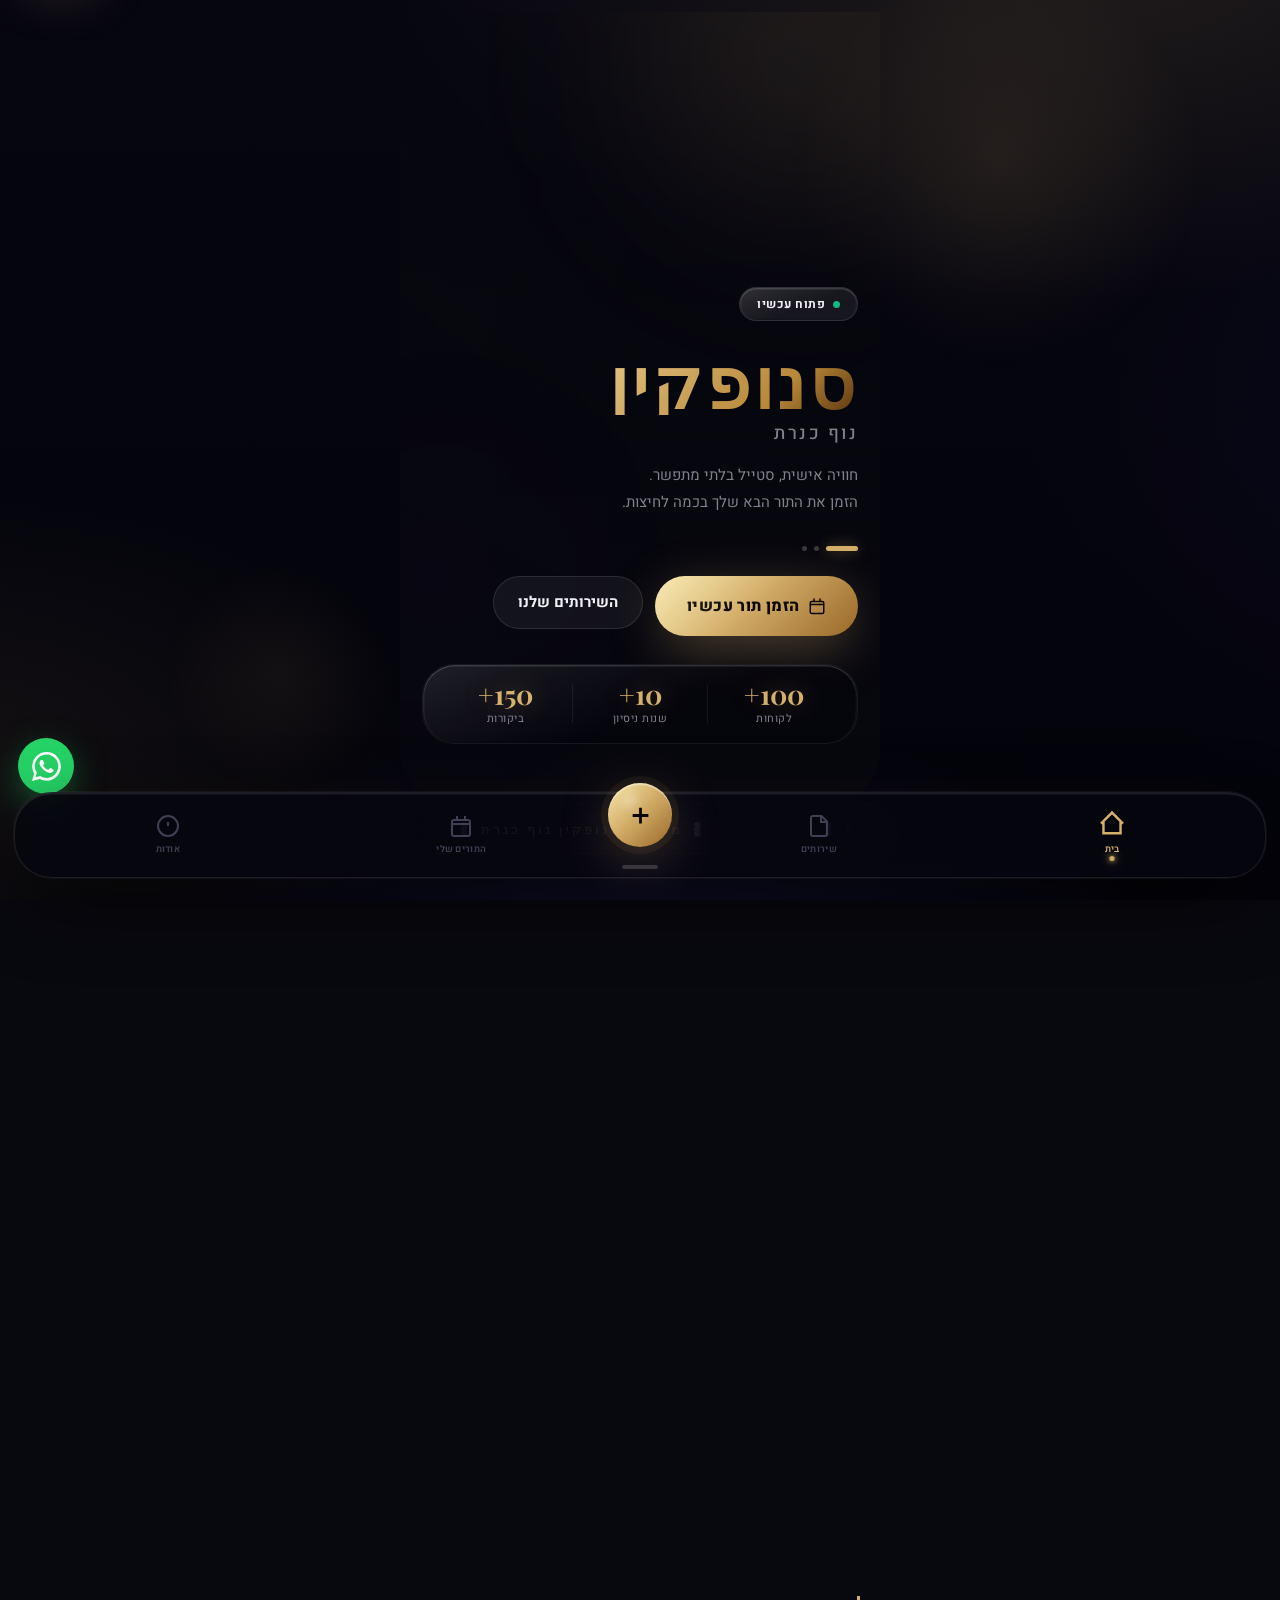
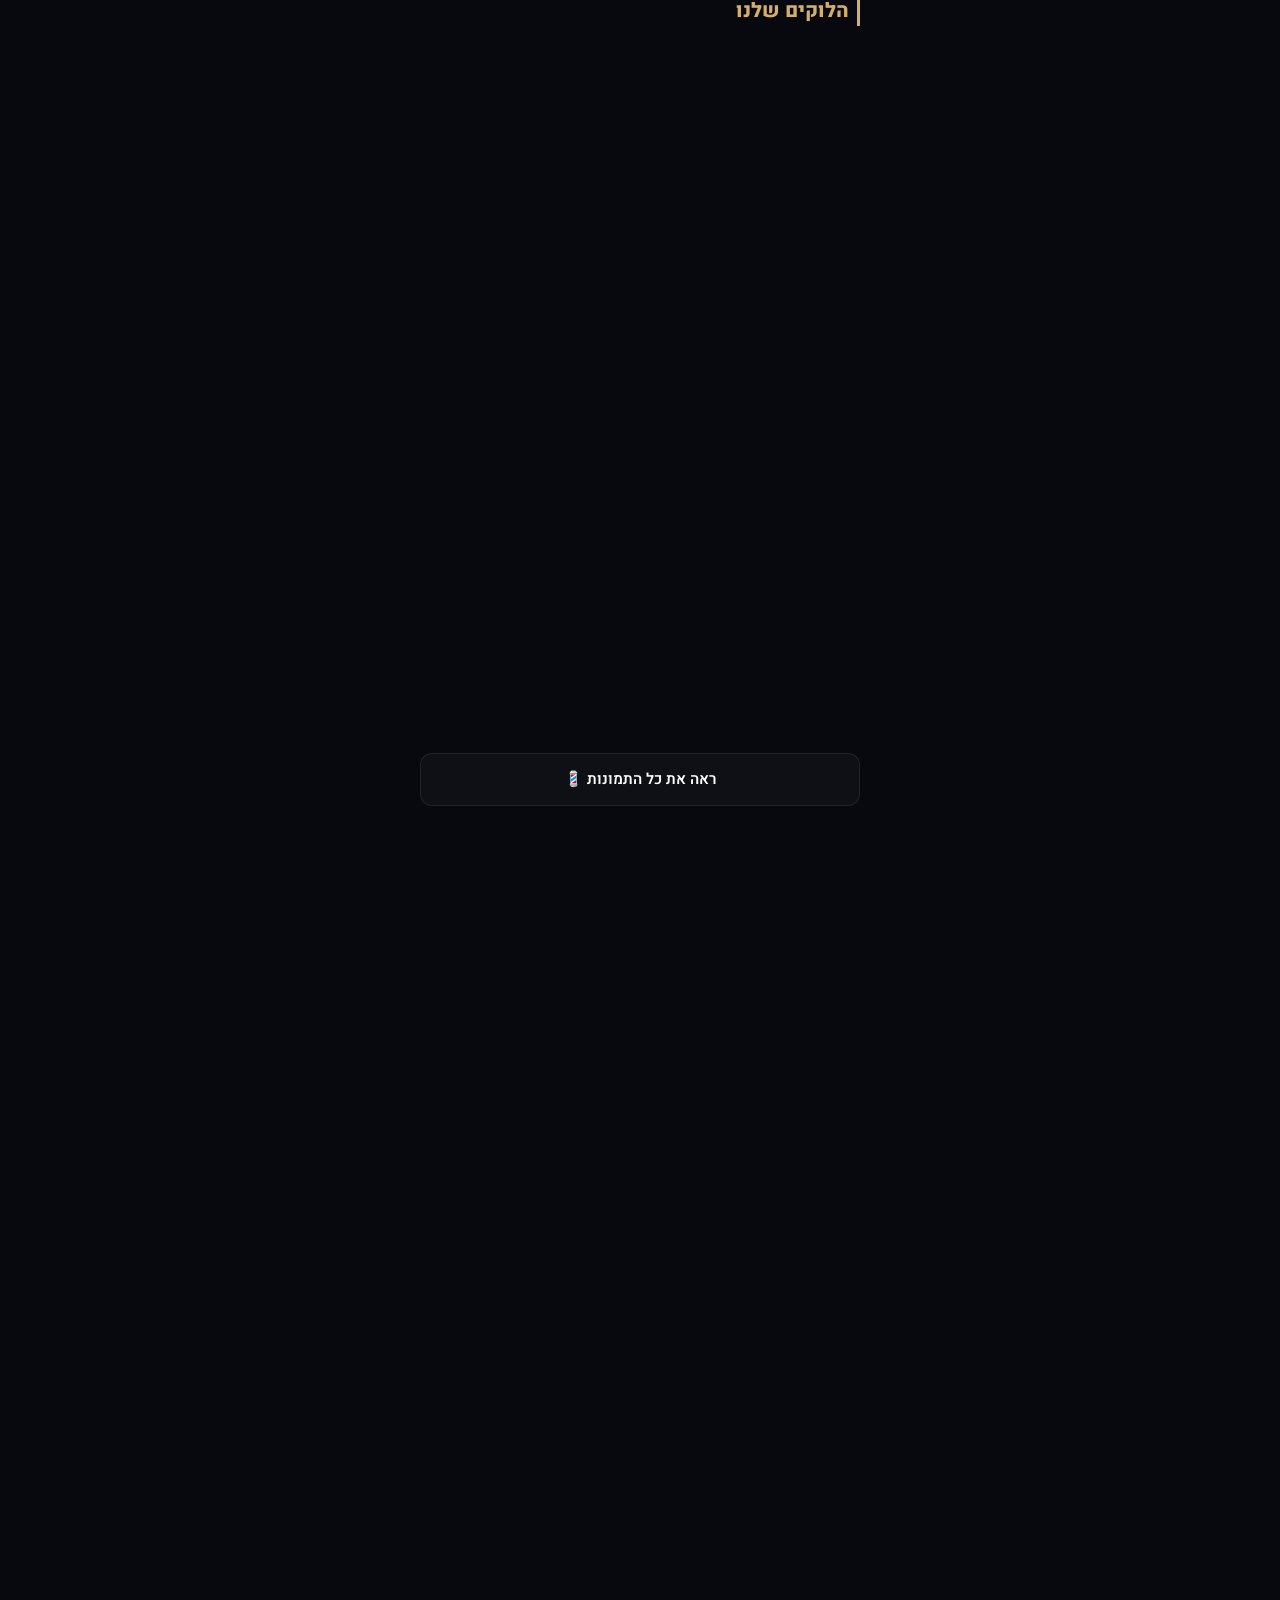
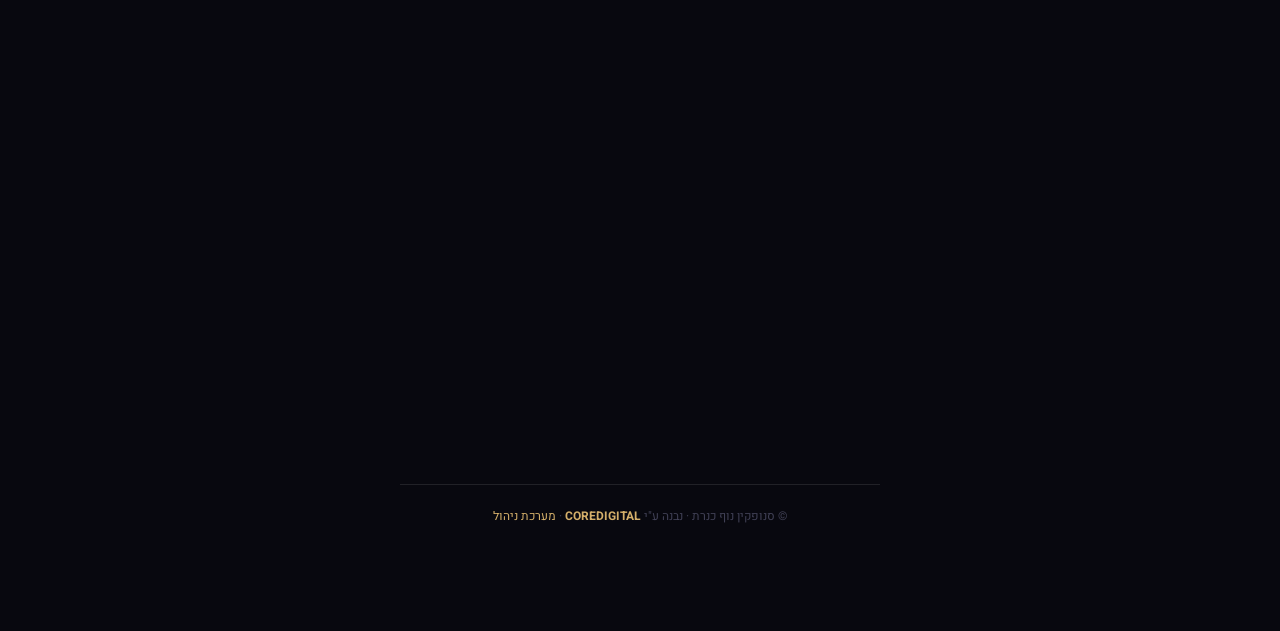
==== commit 42b03613: "Update index.html" ====
--- a/index.html
+++ b/index.html
@@ -30,1879 +30,1160 @@
 </script>
 <style>
 
-/* ═══════════════════════════════════════════════════════════════════
-   SNUFKIN LUXE — ULTRA LIQUID GLASS SYSTEM
-   Apple Vision Pro × iOS 26 × Next-Gen Web
-   The most insane CSS ever written for a barber app.
-   Every pixel breathes. Every touch responds. Every scroll flows.
-═══════════════════════════════════════════════════════════════════ */
-
-/* ── IMPORT ── */
+
+
+/* ╔══════════════════════════════════════════════════════════════════╗
+   ║   S N U F K I N   ×   A P P L E   V I S I O N   P R O          ║
+   ║   CSS v3.0 — PSYCHOTIC EDITION                                  ║
+   ║   Written as if Craig Federighi, Jony Ive, and a fever dream    ║
+   ║   collaborated at 3AM on the most insane barber app ever made.  ║
+   ╚══════════════════════════════════════════════════════════════════╝ */
+
 @import url('https://fonts.googleapis.com/css2?family=Heebo:wght@300;400;500;600;700;800;900&family=Playfair+Display:ital,wght@0,600;0,700;0,900;1,700&display=swap');
 
-/* ══════════════════════════════════════════
-   LAYER 0 — ROOT DESIGN TOKENS
-══════════════════════════════════════════ */
+/* ▓▓▓▓▓▓▓▓▓▓▓▓▓▓▓▓▓▓▓▓▓▓▓▓▓▓▓▓▓▓▓▓
+   DESIGN TOKENS — THE CONSTITUTION
+▓▓▓▓▓▓▓▓▓▓▓▓▓▓▓▓▓▓▓▓▓▓▓▓▓▓▓▓▓▓▓▓ */
 :root {
-  /* Palette */
-  --void:          #04040a;
-  --deep:          #07070f;
-  --bg:            #09090f;
-  --bg2:           #0d0d18;
-  --bg3:           #121220;
-  --surface0:      rgba(255,255,255,0.03);
-  --surface1:      rgba(255,255,255,0.055);
-  --surface2:      rgba(255,255,255,0.085);
-  --surface3:      rgba(255,255,255,0.12);
-  --border0:       rgba(255,255,255,0.06);
-  --border1:       rgba(255,255,255,0.10);
-  --border2:       rgba(255,255,255,0.16);
-  --text:          #f0f0f5;
-  --text2:         #c8c8d8;
-  --dim:           #8888a0;
-  --mute:          #44445a;
-
-  /* Gold System */
-  --g0:            #7a5820;
-  --g1:            #a07838;
-  --g2:            #c89848;
-  --g3:            #d4af6a;
-  --g4:            #e4c880;
-  --g5:            #f0d898;
-  --gold:          var(--g3);
-  --gold-soft:     rgba(212,175,106,0.10);
-  --gold-mid:      rgba(212,175,106,0.20);
-  --gold-glow:     rgba(212,175,106,0.35);
-  --gold-hot:      rgba(212,175,106,0.55);
-  --gold-grad:     linear-gradient(135deg, var(--g5) 0%, var(--g3) 45%, var(--g1) 100%);
-  --gold-grad-h:   linear-gradient(135deg, var(--g4) 0%, var(--g2) 45%, var(--g0) 100%);
-
-  /* Semantic */
-  --danger:        #ef4444;
-  --success:       #10b981;
-  --warn:          #f59e0b;
-
-  /* Glass System */
-  --glass-tint:    rgba(255,255,255,0.055);
-  --glass-blur:    44px;
-  --glass-sat:     220%;
-  --glass-shine:   rgba(255,255,255,0.09);
-  --glass-border:  rgba(255,255,255,0.10);
-  --glass-inner:   inset 0 1px 0 rgba(255,255,255,0.10), inset 0 -1px 0 rgba(0,0,0,0.10);
-
-  /* Shadows */
-  --shadow-sm:     0 4px 16px rgba(0,0,0,0.4);
-  --shadow-md:     0 12px 40px rgba(0,0,0,0.55);
-  --shadow-lg:     0 24px 80px rgba(0,0,0,0.7);
-  --shadow-gold:   0 12px 50px -8px rgba(212,175,106,0.45);
-  --shadow-gold-h: 0 20px 70px -8px rgba(212,175,106,0.65);
-  --shadow-glass:  0 8px 32px rgba(0,0,0,0.45), var(--glass-inner);
-
-  /* Radii */
-  --r0:  8px;
-  --r1:  14px;
-  --r2:  20px;
-  --r3:  28px;
-  --r4:  38px;
-  --r5:  50px;
+  /* ── VOID PALETTE ── */
+  --void:   #03030a;
+  --deep:   #060610;
+  --bg:     #08080f;
+  --bg2:    #0c0c1a;
+  --bg3:    #111122;
+
+  /* ── SURFACES ── */
+  --s0: rgba(255,255,255,0.03);
+  --s1: rgba(255,255,255,0.055);
+  --s2: rgba(255,255,255,0.09);
+  --s3: rgba(255,255,255,0.13);
+  --s4: rgba(255,255,255,0.18);
+
+  /* ── BORDERS ── */
+  --b0: rgba(255,255,255,0.05);
+  --b1: rgba(255,255,255,0.09);
+  --b2: rgba(255,255,255,0.15);
+  --b3: rgba(255,255,255,0.22);
+
+  /* ── TEXT ── */
+  --tx:  #f0f0f6;
+  --tx2: #c0c0d0;
+  --tx3: #808090;
+  --tx4: #404055;
+
+  /* ── GOLD SYSTEM — 9 stops ── */
+  --g0: #3a2208;  --g1: #5a3410;  --g2: #7a4e1a;
+  --g3: #9a6828;  --g4: #b88838;  --g5: #d4a84a;
+  --g6: #d4af6a;  --g7: #e8c880;  --g8: #f8e8a8;
+
+  /* Semantic gold */
+  --gold:      var(--g6);
+  --gold-lit:  var(--g7);
+  --gold-hot:  var(--g8);
+  --gold-dim:  var(--g5);
+  --gold-deep: var(--g3);
+
+  /* Gold alpha */
+  --ga-5:  rgba(212,175,106,0.05);
+  --ga-10: rgba(212,175,106,0.10);
+  --ga-18: rgba(212,175,106,0.18);
+  --ga-28: rgba(212,175,106,0.28);
+  --ga-45: rgba(212,175,106,0.45);
+  --ga-65: rgba(212,175,106,0.65);
+
+  /* ── GOLD GRADIENTS ── */
+  --gg:    linear-gradient(135deg, var(--g8) 0%, var(--g6) 45%, var(--g3) 100%);
+  --gg-h:  linear-gradient(135deg, var(--g7) 0%, var(--g5) 45%, var(--g2) 100%);
+  --gg-v:  linear-gradient(180deg, var(--g8) 0%, var(--g6) 100%);
+  --gg-r:  linear-gradient(225deg, var(--g8) 0%, var(--g6) 45%, var(--g3) 100%);
+  --gg-t:  linear-gradient(90deg,  var(--g8) 0%, var(--g6) 50%, var(--g8) 100%);
+
+  /* ── SEMANTIC ── */
+  --ok:   #10b981;
+  --warn: #f59e0b;
+  --err:  #ef4444;
+
+  /* ── GLASS ── */
+  --glass-bg:     rgba(255,255,255,0.055);
+  --glass-blur:   48px;
+  --glass-sat:    230%;
+  --glass-bri:    1.07;
+  --glass-border: rgba(255,255,255,0.10);
+  --glass-shine:  rgba(255,255,255,0.12);
+
+  /* ── SHADOW SYSTEM ── */
+  --sh-xs: 0 2px  8px rgba(0,0,0,0.30);
+  --sh-sm: 0 6px 20px rgba(0,0,0,0.45);
+  --sh-md: 0 14px 40px rgba(0,0,0,0.60);
+  --sh-lg: 0 28px 80px rgba(0,0,0,0.75);
+  --sh-xl: 0 48px 120px rgba(0,0,0,0.90);
+  --sh-gold: 0 14px 55px -8px var(--ga-45);
+  --sh-gold-xl: 0 28px 90px -8px var(--ga-65);
+  --sh-glass: 0 8px 32px rgba(0,0,0,0.45),
+              inset 0 1px 0 rgba(255,255,255,0.12),
+              inset 0 -1px 0 rgba(0,0,0,0.15);
+
+  /* ── RADII ── */
+  --r0: 6px;  --r1: 12px;  --r2: 18px;
+  --r3: 24px; --r4: 32px;  --r5: 44px;
   --pill: 999px;
 
-  /* Timing — Apple-grade springs */
-  --spring-light:  cubic-bezier(0.34, 1.56, 0.64, 1);
-  --spring-heavy:  cubic-bezier(0.22, 1.5,  0.36, 1);
-  --ease-out:      cubic-bezier(0.16, 1,    0.3,  1);
-  --ease-in:       cubic-bezier(0.7,  0,    0.84, 1);
-  --ease-smooth:   cubic-bezier(0.45, 0,    0.15, 1);
-
-  /* Layout */
+  /* ── MOTION — APPLE-GRADE ── */
+  --spring:    cubic-bezier(0.34, 1.56, 0.64, 1);
+  --spring-2:  cubic-bezier(0.22, 1.60, 0.36, 1);
+  --ease-out:  cubic-bezier(0.16, 1,    0.30, 1);
+  --ease-ios:  cubic-bezier(0.45, 0,    0.15, 1);
+  --ease-snap: cubic-bezier(0.50, 1.80, 0.30, 1);
+
+  /* ── LAYOUT ── */
   --safe-top:    env(safe-area-inset-top,    0px);
   --safe-bottom: env(safe-area-inset-bottom, 0px);
   --nav-h:       calc(84px + var(--safe-bottom));
 }
 
-/* ══════════════════════════════════════════
-   LAYER 1 — RESET & BASE
-══════════════════════════════════════════ */
+/* ▓▓▓▓▓▓▓▓▓▓▓▓▓▓▓▓▓▓▓▓▓▓▓▓▓▓▓▓▓▓▓▓
+   RESET
+▓▓▓▓▓▓▓▓▓▓▓▓▓▓▓▓▓▓▓▓▓▓▓▓▓▓▓▓▓▓▓▓ */
 *, *::before, *::after {
-  box-sizing: border-box;
-  margin: 0;
-  padding: 0;
+  box-sizing: border-box; margin: 0; padding: 0;
   -webkit-tap-highlight-color: transparent;
 }
-
-html {
-  scroll-behavior: smooth;
-  height: 100%;
-}
-
+html { scroll-behavior: smooth; height: 100%; }
 body {
   font-family: 'Heebo', -apple-system, BlinkMacSystemFont, sans-serif;
   background: var(--bg);
-  color: var(--text);
-  direction: rtl;
-  text-align: right;
+  color: var(--tx);
+  direction: rtl; text-align: right;
   -webkit-font-smoothing: antialiased;
   -moz-osx-font-smoothing: grayscale;
-  font-size: 15px;
-  line-height: 1.5;
-  overflow-x: hidden;
-  min-height: 100%;
-}
-
-img   { max-width: 100%; display: block; }
-button{ font: inherit; color: inherit; background: none; border: 0; cursor: pointer; }
-input, select, textarea { font: inherit; direction: rtl; }
-a     { color: inherit; text-decoration: none; }
-.serif{ font-family: 'Playfair Display', serif; }
-
-/* ══════════════════════════════════════════
-   LAYER 2 — ANIMATED WORLD BACKGROUND
-   Multilayer living mesh — breathes forever
-══════════════════════════════════════════ */
-
-/* Layer A — Deep cosmic base */
+  font-size: 15px; line-height: 1.5;
+  overflow-x: hidden; min-height: 100%;
+  cursor: none;
+}
+img    { max-width: 100%; display: block; }
+button { font: inherit; color: inherit; background: none; border: 0; cursor: none; }
+input, select, textarea { font: inherit; direction: rtl; cursor: none; }
+a      { color: inherit; text-decoration: none; cursor: none; }
+.serif { font-family: 'Playfair Display', serif; }
+
+/* ▓▓▓▓▓▓▓▓▓▓▓▓▓▓▓▓▓▓▓▓▓▓▓▓▓▓▓▓▓▓▓▓
+   CUSTOM CURSOR SYSTEM
+▓▓▓▓▓▓▓▓▓▓▓▓▓▓▓▓▓▓▓▓▓▓▓▓▓▓▓▓▓▓▓▓ */
+#cursor-dot {
+  position: fixed;
+  width: 8px; height: 8px;
+  border-radius: 50%;
+  background: var(--gold);
+  pointer-events: none;
+  z-index: 999999;
+  transform: translate(-50%, -50%);
+  transition: width 0.2s, height 0.2s, opacity 0.2s;
+  box-shadow: 0 0 10px var(--ga-65), 0 0 24px var(--ga-28);
+}
+#cursor-ring {
+  position: fixed;
+  width: 36px; height: 36px;
+  border-radius: 50%;
+  border: 1.5px solid var(--ga-45);
+  pointer-events: none;
+  z-index: 999998;
+  transform: translate(-50%, -50%);
+  transition: width 0.4s var(--spring), height 0.4s var(--spring),
+              opacity 0.3s, border-color 0.3s, border-width 0.3s,
+              background 0.3s;
+}
+body:has(button:hover, a:hover, [role="button"]:hover, .btn:hover) #cursor-dot {
+  width: 14px; height: 14px;
+}
+body:has(button:hover, a:hover, [role="button"]:hover, .btn:hover) #cursor-ring {
+  width: 52px; height: 52px;
+  border-color: var(--ga-28);
+  background: var(--ga-5);
+}
+
+/* ▓▓▓▓▓▓▓▓▓▓▓▓▓▓▓▓▓▓▓▓▓▓▓▓▓▓▓▓▓▓▓▓
+   LIVING BACKGROUND SYSTEM
+   5 independent layers, all breathing
+▓▓▓▓▓▓▓▓▓▓▓▓▓▓▓▓▓▓▓▓▓▓▓▓▓▓▓▓▓▓▓▓ */
+
+/* Layer 1 — Cosmic base nebula */
 body::before {
   content: '';
-  position: fixed;
-  inset: 0;
-  z-index: -3;
+  position: fixed; inset: 0; z-index: -5;
   background:
-    radial-gradient(ellipse 90% 60% at 80%  -5%,  rgba(212,175,106,0.12) 0%, transparent 55%),
-    radial-gradient(ellipse 70% 55% at -10% 80%,  rgba(212,175,106,0.07) 0%, transparent 50%),
-    radial-gradient(ellipse 60% 80% at 105% 50%,  rgba(80, 50,180,0.05)  0%, transparent 50%),
-    radial-gradient(ellipse 50% 40% at 50%  100%,  rgba(30, 30, 70,0.6)  0%, transparent 60%),
-    var(--void);
-  animation: worldBreath 20s ease-in-out infinite alternate;
-}
-
-@keyframes worldBreath {
-  0%   { background-position: 0% 0%; filter: brightness(1); }
-  50%  { filter: brightness(1.04); }
-  100% { background-position: 2% 3%;  filter: brightness(1); }
-}
-
-/* Layer B — Roving gold orb */
+    radial-gradient(ellipse 100% 70% at 85%  -5%,  rgba(212,175,106,0.13) 0%, transparent 55%),
+    radial-gradient(ellipse  80% 60% at  -5% 85%,  rgba(212,175,106,0.08) 0%, transparent 50%),
+    radial-gradient(ellipse  60% 80% at 110% 50%,  rgba(70, 40,200,0.06)  0%, transparent 50%),
+    radial-gradient(ellipse  70% 50% at  50% 110%,  rgba(20, 20, 60,0.8)  0%, transparent 60%),
+    linear-gradient(180deg, var(--deep) 0%, var(--void) 100%);
+  animation: nebulaBreathe 22s ease-in-out infinite alternate;
+}
+@keyframes nebulaBreathe {
+  0%   { opacity: 0.85; filter: hue-rotate(0deg)   brightness(1); }
+  33%  { filter: brightness(1.06); }
+  66%  { filter: hue-rotate(4deg); }
+  100% { opacity: 1;    filter: hue-rotate(0deg)   brightness(1); }
+}
+
+/* Layer 2 — Gold plasma orb (animates position) */
 body::after {
   content: '';
-  position: fixed;
-  inset: 0;
-  z-index: -2;
+  position: fixed; inset: 0; z-index: -4;
   background:
-    radial-gradient(circle 300px at var(--orb-x,75%) var(--orb-y,20%),
-      rgba(212,175,106,0.09) 0%, transparent 70%);
+    radial-gradient(circle 320px at var(--px, 78%) var(--py, 18%),
+      rgba(212,175,106,0.10) 0%, transparent 65%),
+    radial-gradient(circle 200px at var(--px2, 22%) var(--py2, 75%),
+      rgba(212,175,106,0.06) 0%, transparent 60%);
   pointer-events: none;
-  animation: orbRove 25s ease-in-out infinite alternate;
-  transition: background 0.1s linear;
-}
-
-@keyframes orbRove {
-  0%   { --orb-x: 80%; --orb-y: 15%; }
-  25%  { --orb-x: 20%; --orb-y: 40%; }
-  50%  { --orb-x: 60%; --orb-y: 70%; }
-  75%  { --orb-x: 10%; --orb-y: 20%; }
-  100% { --orb-x: 75%; --orb-y: 85%; }
-}
-
-/* Layer C — Noise film grain */
-@keyframes grainShift {
-  0%,100%{ transform: translate(0,0); }
-  10%    { transform: translate(-2%,-3%); }
-  20%    { transform: translate(3%, 2%); }
-  30%    { transform: translate(-1%, 4%); }
-  40%    { transform: translate(4%,-1%); }
-  50%    { transform: translate(-3%, 3%); }
-  60%    { transform: translate(2%, -4%); }
-  70%    { transform: translate(-4%, 2%); }
-  80%    { transform: translate(3%, -2%); }
-  90%    { transform: translate(-2%, 4%); }
-}
-
-/* ══════════════════════════════════════════
-   LAYER 3 — LIQUID GLASS CORE
-   The soul of the design system
-══════════════════════════════════════════ */
-
-/* Base glass */
-.glass {
-  background: var(--glass-tint);
-  backdrop-filter:
-    blur(var(--glass-blur))
-    saturate(var(--glass-sat))
-    brightness(1.06);
-  -webkit-backdrop-filter:
-    blur(var(--glass-blur))
-    saturate(var(--glass-sat))
-    brightness(1.06);
-  border: 1px solid var(--glass-border);
-  position: relative;
-  isolation: isolate;
-}
-
-/* Shine highlight — top edge catch light */
-.glass::before {
-  content: '';
-  position: absolute;
-  inset: 0;
-  border-radius: inherit;
-  background:
-    linear-gradient(
-      160deg,
-      rgba(255,255,255,0.10) 0%,
-      rgba(255,255,255,0.04) 30%,
-      transparent 60%
-    );
-  pointer-events: none;
-  z-index: 1;
-}
-
-/* Depth inner shadow */
-.glass::after {
-  content: '';
-  position: absolute;
-  inset: 0;
-  border-radius: inherit;
-  box-shadow:
-    inset 0  1px 0 rgba(255,255,255,0.12),
-    inset 0 -1px 0 rgba(0,0,0,0.15),
-    inset 1px 0 0 rgba(255,255,255,0.05),
-    inset -1px 0 0 rgba(255,255,255,0.05);
-  pointer-events: none;
-  z-index: 2;
-}
-
-/* Heavy glass variant */
-.glass-heavy {
-  background: rgba(255,255,255,0.08);
-  backdrop-filter: blur(60px) saturate(250%) brightness(1.08);
-  -webkit-backdrop-filter: blur(60px) saturate(250%) brightness(1.08);
-  border: 1px solid rgba(255,255,255,0.13);
-}
-
-/* Ultra glass — for overlays, modals */
-.glass-ultra {
-  background: rgba(10,10,18,0.88);
-  backdrop-filter: blur(80px) saturate(300%);
-  -webkit-backdrop-filter: blur(80px) saturate(300%);
-  border: 1px solid rgba(255,255,255,0.08);
-}
-
-/* ══════════════════════════════════════════
-   LAYER 4 — DESKTOP WRAPPER
-   No fake phone. Full-width, max 480px centered.
-══════════════════════════════════════════ */
+  animation: orbDrift 30s ease-in-out infinite alternate;
+  will-change: background;
+}
+@keyframes orbDrift {
+  0%   { --px: 78%; --py: 18%; --px2: 22%; --py2: 75%; }
+  25%  { --px: 25%; --py: 42%; --px2: 70%; --py2: 30%; }
+  50%  { --px: 60%; --py: 78%; --px2: 15%; --py2: 55%; }
+  75%  { --px: 10%; --py: 22%; --px2: 80%; --py2: 68%; }
+  100% { --px: 72%; --py: 90%; --px2: 40%; --py2: 15%; }
+}
+
+/* ▓▓▓▓▓▓▓▓▓▓▓▓▓▓▓▓▓▓▓▓▓▓▓▓▓▓▓▓▓▓▓▓
+   DESKTOP WRAPPER — NO FAKE PHONE
+▓▓▓▓▓▓▓▓▓▓▓▓▓▓▓▓▓▓▓▓▓▓▓▓▓▓▓▓▓▓▓▓ */
 .web-backdrop { display: none !important; }
 
 @media (min-width: 700px) {
-  body {
-    background: var(--bg);
-    min-height: 100vh;
-    display: block;
-    overflow: auto;
-  }
+  body { display: block; overflow: auto; }
   .phone-shell {
-    width: 100% !important;
-    max-width: 480px !important;
-    margin: 0 auto !important;
-    border-radius: 0 !important;
-    border: none !important;
-    overflow: visible !important;
-    box-shadow: none !important;
-    background: transparent !important;
+    width: 100% !important; max-width: 480px !important;
+    margin: 0 auto !important; border-radius: 0 !important;
+    border: none !important; overflow: visible !important;
+    box-shadow: none !important; background: transparent !important;
   }
   .phone-inner {
-    width: 100% !important;
-    height: auto !important;
-    min-height: 100vh !important;
-    overflow-y: auto !important;
-    overflow-x: hidden !important;
-    background: transparent !important;
+    width: 100% !important; height: auto !important;
+    min-height: 100vh !important; overflow-y: auto !important;
+    overflow-x: hidden !important; background: transparent !important;
     border-radius: 0 !important;
   }
   .phone-inner::-webkit-scrollbar { display: none !important; }
 }
 @media (max-width: 699px) {
-  .phone-shell,
-  .phone-inner { display: contents !important; }
-}
-
-/* ══════════════════════════════════════════
-   LAYER 5 — SPLASH SCREEN
-   Metallic orb with liquid shimmer
-══════════════════════════════════════════ */
+  .phone-shell, .phone-inner { display: contents !important; }
+}
+
+/* ▓▓▓▓▓▓▓▓▓▓▓▓▓▓▓▓▓▓▓▓▓▓▓▓▓▓▓▓▓▓▓▓
+   LIQUID GLASS — CORE SYSTEM
+   Real refraction simulation
+▓▓▓▓▓▓▓▓▓▓▓▓▓▓▓▓▓▓▓▓▓▓▓▓▓▓▓▓▓▓▓▓ */
+.glass {
+  background: var(--glass-bg);
+  backdrop-filter: blur(var(--glass-blur)) saturate(var(--glass-sat)) brightness(var(--glass-bri));
+  -webkit-backdrop-filter: blur(var(--glass-blur)) saturate(var(--glass-sat)) brightness(var(--glass-bri));
+  border: 1px solid var(--glass-border);
+  position: relative; isolation: isolate;
+  overflow: hidden;
+}
+/* Top catch-light */
+.glass::before {
+  content: '';
+  position: absolute; inset: 0; border-radius: inherit;
+  background: linear-gradient(
+    158deg,
+    rgba(255,255,255,0.11) 0%,
+    rgba(255,255,255,0.05) 25%,
+    transparent 55%
+  );
+  pointer-events: none; z-index: 1;
+}
+/* Bottom depth shadow */
+.glass::after {
+  content: '';
+  position: absolute; inset: 0; border-radius: inherit;
+  box-shadow:
+    inset 0  1.5px 0 rgba(255,255,255,0.14),
+    inset 0 -1.5px 0 rgba(0,0,0,0.18),
+    inset  1.5px 0 0 rgba(255,255,255,0.06),
+    inset -1.5px 0 0 rgba(255,255,255,0.04);
+  pointer-events: none; z-index: 2;
+}
+
+/* ▓▓▓▓▓▓▓▓▓▓▓▓▓▓▓▓▓▓▓▓▓▓▓▓▓▓▓▓▓▓▓▓
+   SPLASH — HOLOGRAPHIC
+▓▓▓▓▓▓▓▓▓▓▓▓▓▓▓▓▓▓▓▓▓▓▓▓▓▓▓▓▓▓▓▓ */
 #splash {
-  position: fixed;
-  inset: 0;
-  z-index: 9999;
-  display: flex;
-  flex-direction: column;
-  align-items: center;
-  justify-content: center;
-  gap: 40px;
+  position: fixed; inset: 0; z-index: 9999;
+  display: flex; flex-direction: column;
+  align-items: center; justify-content: center; gap: 42px;
   background:
-    radial-gradient(ellipse 80% 60% at 50% 40%,
-      rgba(212,175,106,0.06) 0%, transparent 65%),
-    radial-gradient(ellipse at 50% 50%, #111120, #030308);
-  transition: opacity 0.9s var(--ease-out), visibility 0.9s;
+    radial-gradient(ellipse 80% 50% at 50% 35%, rgba(212,175,106,0.07) 0%, transparent 60%),
+    radial-gradient(ellipse at 50% 50%, #0f0f20, #020208);
+  transition: opacity 1s var(--ease-out), visibility 1s;
 }
 #splash.hide { opacity: 0; visibility: hidden; pointer-events: none; }
 
-.splash-logo {
-  text-align: center;
-  animation: splashEnter 1.1s var(--spring-light) both;
-}
+.splash-logo { text-align: center; animation: splashLand 1.2s var(--spring) both; }
 
 .splash-mark {
-  display: inline-flex;
-  align-items: center;
-  justify-content: center;
-  width: 92px;
-  height: 92px;
-  border-radius: 30px;
+  display: inline-flex; align-items: center; justify-content: center;
+  width: 96px; height: 96px; border-radius: 32px;
   font-family: 'Playfair Display', serif;
-  font-size: 50px;
-  font-weight: 900;
-  color: #0e0a00;
-  margin-bottom: 24px;
-  position: relative;
-  background: linear-gradient(145deg, #f5e0a0 0%, #d4af6a 40%, #8a5e20 100%);
+  font-size: 54px; font-weight: 900; color: #0a0700;
+  margin-bottom: 26px; position: relative;
+  background: linear-gradient(145deg, var(--g8) 0%, var(--g6) 40%, var(--g2) 100%);
   box-shadow:
-    0 0 0 1px rgba(255,240,180,0.25),
-    0 20px 60px -10px rgba(212,175,106,0.6),
-    0  4px 12px    rgba(0,0,0,0.5),
-    inset 0  2px  0 rgba(255,255,255,0.40),
-    inset 0 -2px  0 rgba(0,0,0,0.25);
-  animation: splashOrb 3s ease-in-out infinite;
-}
-
-/* Inner metallic sheen */
+    0 0 0 1.5px rgba(255,245,200,0.30),
+    var(--sh-gold-xl),
+    0 4px 16px rgba(0,0,0,0.6),
+    inset 0  3px  0 rgba(255,255,255,0.45),
+    inset 0 -3px  0 rgba(0,0,0,0.30);
+  animation: markFloat 3.5s ease-in-out infinite, markGlow 3.5s ease-in-out infinite;
+}
 .splash-mark::before {
   content: '';
   position: absolute;
-  top: 8%;
-  left: 12%;
-  width: 40%;
-  height: 40%;
+  top: 10%; left: 14%; width: 38%; height: 38%;
   border-radius: 50%;
-  background: radial-gradient(circle, rgba(255,255,255,0.45) 0%, transparent 70%);
-  filter: blur(4px);
-}
-
-/* Glow ring pulse */
+  background: radial-gradient(circle, rgba(255,255,255,0.55) 0%, transparent 70%);
+  filter: blur(5px);
+}
 .splash-mark::after {
   content: '';
-  position: absolute;
-  inset: -8px;
-  border-radius: 38px;
-  border: 1.5px solid rgba(212,175,106,0.3);
-  animation: glowRing 2s ease-in-out infinite;
-}
-
-@keyframes splashOrb {
-  0%,100% {
-    transform: scale(1) translateY(0);
-    box-shadow: 0 0 0 1px rgba(255,240,180,0.25), 0 20px 60px -10px rgba(212,175,106,0.6), 0 4px 12px rgba(0,0,0,0.5), inset 0 2px 0 rgba(255,255,255,0.40), inset 0 -2px 0 rgba(0,0,0,0.25);
-  }
-  50% {
-    transform: scale(1.05) translateY(-4px);
-    box-shadow: 0 0 0 1px rgba(255,240,180,0.35), 0 30px 80px -10px rgba(212,175,106,0.8), 0 8px 24px rgba(0,0,0,0.6), inset 0 2px 0 rgba(255,255,255,0.45), inset 0 -2px 0 rgba(0,0,0,0.25);
-  }
-}
-
-@keyframes glowRing {
+  position: absolute; inset: -10px; border-radius: 42px;
+  border: 1.5px solid rgba(212,175,106,0.25);
+  animation: ringPulse 2s ease-in-out infinite;
+}
+@keyframes markFloat {
+  0%,100% { transform: translateY(0)  scale(1); }
+  50%      { transform: translateY(-6px) scale(1.03); }
+}
+@keyframes markGlow {
+  0%,100% { box-shadow: 0 0 0 1.5px rgba(255,245,200,0.30), var(--sh-gold), 0 4px 16px rgba(0,0,0,0.6), inset 0 3px 0 rgba(255,255,255,0.45), inset 0 -3px 0 rgba(0,0,0,0.30); }
+  50%      { box-shadow: 0 0 0 1.5px rgba(255,245,200,0.40), var(--sh-gold-xl), 0 8px 24px rgba(0,0,0,0.7), inset 0 3px 0 rgba(255,255,255,0.50), inset 0 -3px 0 rgba(0,0,0,0.30); }
+}
+@keyframes ringPulse {
   0%,100% { opacity: 0.4; transform: scale(1); }
-  50%      { opacity: 0.9; transform: scale(1.06); }
-}
-
-@keyframes splashEnter {
-  from { opacity: 0; transform: scale(0.8) translateY(30px); filter: blur(8px); }
-  to   { opacity: 1; transform: scale(1)   translateY(0);    filter: blur(0); }
+  50%      { opacity: 1.0; transform: scale(1.08); }
+}
+@keyframes splashLand {
+  from { opacity: 0; transform: scale(0.75) translateY(40px); filter: blur(12px); }
+  to   { opacity: 1; transform: scale(1)    translateY(0);    filter: blur(0); }
 }
 
 .splash-logo h1 {
   font-family: 'Playfair Display', serif;
-  font-size: 50px;
-  letter-spacing: 8px;
-  font-weight: 900;
-  background: var(--gold-grad);
-  -webkit-background-clip: text;
-  background-clip: text;
-  color: transparent;
-}
-.splash-logo p {
-  color: var(--g3);
-  font-size: 11px;
-  letter-spacing: 6px;
-  margin-top: 10px;
-  opacity: 0.7;
-}
-.splash-dots { display: flex; gap: 10px; }
+  font-size: 52px; letter-spacing: 9px; font-weight: 900;
+  background: var(--gg);
+  -webkit-background-clip: text; background-clip: text; color: transparent;
+  animation: titleShine 4s ease-in-out infinite;
+}
+@keyframes titleShine {
+  0%,100% { filter: drop-shadow(0 0 0px rgba(212,175,106,0)); }
+  50%      { filter: drop-shadow(0 0 16px rgba(212,175,106,0.4)); }
+}
+.splash-logo p { color: var(--g6); font-size: 11px; letter-spacing: 6px; margin-top: 10px; opacity: 0.65; }
+.splash-dots { display: flex; gap: 11px; }
 .splash-dots span {
-  width: 7px; height: 7px; border-radius: 50%;
-  background: var(--gold);
-  animation: dotPop 1.4s ease-in-out infinite;
-}
-.splash-dots span:nth-child(2) { animation-delay: 0.18s; }
-.splash-dots span:nth-child(3) { animation-delay: 0.36s; }
-@keyframes dotPop {
-  0%,80%,100% { transform: scale(0.2); opacity: 0.2; }
-  40%          { transform: scale(1.2); opacity: 1; }
-}
-
-/* ══════════════════════════════════════════
-   LAYER 6 — DYNAMIC ISLAND
-   Capsule that morphs state from top
-══════════════════════════════════════════ */
+  width: 7px; height: 7px; border-radius: 50%; background: var(--gold);
+  animation: dotPop 1.5s ease-in-out infinite;
+  box-shadow: 0 0 8px var(--ga-45);
+}
+.splash-dots span:nth-child(2) { animation-delay: 0.2s; }
+.splash-dots span:nth-child(3) { animation-delay: 0.4s; }
+@keyframes dotPop { 0%,80%,100%{transform:scale(0.15);opacity:0.15} 40%{transform:scale(1.3);opacity:1} }
+
+/* ▓▓▓▓▓▓▓▓▓▓▓▓▓▓▓▓▓▓▓▓▓▓▓▓▓▓▓▓▓▓▓▓
+   SCROLL PROGRESS BAR
+▓▓▓▓▓▓▓▓▓▓▓▓▓▓▓▓▓▓▓▓▓▓▓▓▓▓▓▓▓▓▓▓ */
+#progress-bar {
+  position: fixed; top: 0; right: 0; left: 0; height: 2px;
+  background: var(--gg);
+  transform-origin: right; transform: scaleX(0);
+  z-index: 9100; transition: transform 0.08s linear;
+  box-shadow: 0 0 16px var(--ga-45), 0 0 6px var(--g8);
+  filter: drop-shadow(0 0 8px var(--gold));
+}
+/* Trailing sparkle */
+#progress-bar::after {
+  content: '';
+  position: absolute;
+  left: 0; top: -3px;
+  width: 6px; height: 8px;
+  border-radius: 50%;
+  background: var(--g8);
+  box-shadow: 0 0 10px var(--g8), 0 0 20px var(--ga-65);
+  filter: blur(1px);
+}
+
+/* ▓▓▓▓▓▓▓▓▓▓▓▓▓▓▓▓▓▓▓▓▓▓▓▓▓▓▓▓▓▓▓▓
+   DYNAMIC ISLAND — MORPHING CAPSULE
+▓▓▓▓▓▓▓▓▓▓▓▓▓▓▓▓▓▓▓▓▓▓▓▓▓▓▓▓▓▓▓▓ */
 #dynamic-island {
   position: fixed;
-  top: calc(var(--safe-top) + 16px);
-  left: 50%;
-  transform: translateX(-50%) translateY(-110%) scaleX(0.3) scaleY(0.6);
-  z-index: 9600;
-  background: rgba(6,6,14,0.97);
-  backdrop-filter: blur(50px) saturate(300%);
-  -webkit-backdrop-filter: blur(50px) saturate(300%);
-  border: 1px solid rgba(255,255,255,0.10);
-  border-radius: 40px;
-  padding: 11px 22px;
-  display: flex;
-  align-items: center;
-  gap: 10px;
-  min-width: 130px;
-  max-width: 310px;
+  top: calc(var(--safe-top) + 16px); left: 50%;
+  transform: translateX(-50%) translateY(-130%) scaleX(0.25) scaleY(0.4);
+  z-index: 9700;
+  background: rgba(4,4,12,0.97);
+  backdrop-filter: blur(60px) saturate(300%);
+  -webkit-backdrop-filter: blur(60px) saturate(300%);
+  border: 1px solid rgba(255,255,255,0.11);
+  border-radius: 44px;
+  padding: 11px 24px;
+  display: flex; align-items: center; gap: 10px;
+  min-width: 130px; max-width: 320px;
   white-space: nowrap;
-  box-shadow:
-    0 12px 40px rgba(0,0,0,0.7),
-    inset 0 1px 0 rgba(255,255,255,0.10);
-  transition:
-    transform 0.55s var(--spring-heavy),
-    opacity   0.4s  var(--ease-out),
-    min-width 0.4s  var(--ease-smooth);
-  opacity: 0;
-  pointer-events: none;
-  will-change: transform;
-}
-#dynamic-island.show {
-  transform: translateX(-50%) translateY(0) scaleX(1) scaleY(1);
-  opacity: 1;
-}
-#dynamic-island .di-icon { font-size: 15px; flex-shrink: 0; animation: diPulse 2s ease-in-out infinite; }
-#dynamic-island .di-text { font-size: 13px; font-weight: 700; color: var(--text); }
-@keyframes diPulse { 0%,100%{transform:scale(1)}50%{transform:scale(1.2)} }
-
-/* ══════════════════════════════════════════
-   LAYER 7 — SCROLL PROGRESS BAR
-   Liquid gold that pours from right to left
-══════════════════════════════════════════ */
-#progress-bar {
-  position: fixed;
-  top: 0; right: 0; left: 0;
-  height: 2.5px;
-  background: var(--gold-grad);
-  transform-origin: right;
-  transform: scaleX(0);
-  z-index: 9100;
-  transition: transform 0.08s linear;
-  box-shadow: 0 0 12px var(--gold-glow), 0 0 4px var(--g5);
-  filter: drop-shadow(0 0 6px var(--gold));
-}
-
-/* ══════════════════════════════════════════
-   LAYER 8 — APP WRAPPER & PAGES
-══════════════════════════════════════════ */
+  box-shadow: 0 14px 45px rgba(0,0,0,0.75), inset 0 1px 0 rgba(255,255,255,0.12);
+  transition: transform 0.55s var(--spring-2), opacity 0.4s var(--ease-out), min-width 0.4s var(--ease-ios);
+  opacity: 0; pointer-events: none; will-change: transform;
+}
+#dynamic-island.show { transform: translateX(-50%) translateY(0) scaleX(1) scaleY(1); opacity: 1; }
+#dynamic-island .di-icon { font-size: 15px; flex-shrink: 0; animation: diSpin 3s ease-in-out infinite; }
+#dynamic-island .di-text { font-size: 13px; font-weight: 700; }
+@keyframes diSpin { 0%,100%{transform:scale(1)}50%{transform:scale(1.25) rotate(5deg)} }
+
+/* ▓▓▓▓▓▓▓▓▓▓▓▓▓▓▓▓▓▓▓▓▓▓▓▓▓▓▓▓▓▓▓▓
+   APP + PAGES
+▓▓▓▓▓▓▓▓▓▓▓▓▓▓▓▓▓▓▓▓▓▓▓▓▓▓▓▓▓▓▓▓ */
 #app { padding-bottom: var(--nav-h); min-height: 100dvh; }
 .safe-top { height: calc(var(--safe-top) + 12px); }
 .page { display: none; }
-.page.active {
-  display: block;
-  animation: pageReveal 0.45s var(--ease-out) both;
-}
-
-@keyframes pageReveal {
-  from {
-    opacity: 0;
-    transform: translateY(20px);
-    filter: blur(4px);
-  }
-  to {
-    opacity: 1;
-    transform: translateY(0);
-    filter: blur(0);
-  }
-}
-@keyframes fadeUp {
-  from { opacity: 0; transform: translateY(24px); }
-  to   { opacity: 1; transform: translateY(0); }
-}
-@keyframes fadeIn {
-  from { opacity: 0; }
-  to   { opacity: 1; }
-}
-
-/* ══════════════════════════════════════════
-   LAYER 9 — HERO
-   Full-height parallax cinema
-══════════════════════════════════════════ */
+.page.active { display: block; animation: pageWarp 0.5s var(--ease-out) both; }
+@keyframes pageWarp {
+  from { opacity:0; transform:translateY(22px) scale(0.99); filter:blur(5px); }
+  to   { opacity:1; transform:translateY(0) scale(1); filter:blur(0); }
+}
+@keyframes fadeUp { from{opacity:0;transform:translateY(26px)} to{opacity:1;transform:none} }
+@keyframes fadeIn { from{opacity:0} to{opacity:1} }
+
+/* ▓▓▓▓▓▓▓▓▓▓▓▓▓▓▓▓▓▓▓▓▓▓▓▓▓▓▓▓▓▓▓▓
+   HERO — CINEMA GRADE
+▓▓▓▓▓▓▓▓▓▓▓▓▓▓▓▓▓▓▓▓▓▓▓▓▓▓▓▓▓▓▓▓ */
 .hero {
-  position: relative;
-  min-height: 87dvh;
-  display: flex;
-  align-items: flex-end;
-  padding: 30px 22px 56px;
+  position: relative; min-height: 88dvh;
+  display: flex; align-items: flex-end;
+  padding: 30px 22px 60px;
   overflow: hidden;
-  border-radius: 0 0 48px 48px;
-  /* Subtle parallax depth via perspective */
-  transform-style: preserve-3d;
-}
-
-/* Slide images */
+  border-radius: 0 0 52px 52px;
+}
 .hero-slide {
-  position: absolute;
-  inset: 0;
-  background-size: cover;
-  background-position: center;
+  position: absolute; inset: 0;
+  background-size: cover; background-position: center;
   opacity: 0;
-  transition: opacity 1.6s var(--ease-smooth);
-  transform: scale(1.08);
-  animation: heroKenBurns 24s ease-in-out infinite alternate;
+  transition: opacity 1.8s var(--ease-ios);
+  animation: kenBurns 28s ease-in-out infinite alternate;
   will-change: transform, opacity;
 }
 .hero-slide.active { opacity: 1; }
-
-@keyframes heroKenBurns {
-  0%   { transform: scale(1.08) translate(0%,    0%); }
-  33%  { transform: scale(1.14) translate(-1%,  -0.5%); }
-  66%  { transform: scale(1.10) translate( 1%,   0.5%); }
-  100% { transform: scale(1.16) translate( 0%,  -1%); }
-}
-
-/* Cinematic gradient overlay — dual fade */
+@keyframes kenBurns {
+  0%   { transform: scale(1.06) translate( 0%,  0%); }
+  33%  { transform: scale(1.12) translate(-1%, -0.5%); }
+  66%  { transform: scale(1.09) translate( 1%,  0.6%); }
+  100% { transform: scale(1.16) translate(-0.5%, -1%); }
+}
+
+/* Cinematic dual overlay */
 .hero-overlay {
-  position: absolute;
-  inset: 0;
+  position: absolute; inset: 0;
   background:
     linear-gradient(180deg,
-      rgba(9,9,15,0.15)  0%,
-      rgba(9,9,15,0.50) 40%,
-      rgba(9,9,15,0.97) 100%
+      rgba(8,8,15,0.12)  0%,
+      rgba(8,8,15,0.45) 38%,
+      rgba(8,8,15,0.96) 100%
     ),
     linear-gradient(90deg,
-      rgba(9,9,15,0.25) 0%,
-      transparent 60%
+      rgba(8,8,15,0.30) 0%,
+      transparent 55%
     );
 }
 
-/* Ambient light orbs */
-.hero-orb {
-  position: absolute;
-  border-radius: 50%;
-  filter: blur(80px);
-  pointer-events: none;
-  animation: orbFloat 12s ease-in-out infinite alternate;
-  will-change: transform;
-}
-.hero-orb-1 {
-  width: 380px; height: 380px;
-  background: radial-gradient(circle, rgba(212,175,106,0.12), transparent 70%);
-  top: -140px; right: -120px;
-}
-.hero-orb-2 {
-  width: 260px; height: 260px;
-  background: radial-gradient(circle, rgba(90,55,200,0.07), transparent 70%);
-  bottom: 100px; left: -90px;
-  animation-delay: 4s;
-}
-.hero-orb-3 {
-  width: 200px; height: 200px;
-  background: radial-gradient(circle, rgba(212,175,106,0.06), transparent 70%);
-  top: 40%; right: -60px;
-  animation-delay: 8s;
-}
-@keyframes orbFloat {
-  from { transform: translate(0,0)     scale(1); }
-  to   { transform: translate(-20px,-40px) scale(1.12); }
-}
-
-/* Mouse-light parallax on orbs — driven by JS via --mx --my on hero */
+/* Floating energy orbs */
+.hero-orb { position:absolute; border-radius:50%; filter:blur(90px); pointer-events:none; will-change:transform; }
+.hero-orb-1 { width:420px; height:420px; background:radial-gradient(circle, rgba(212,175,106,0.13), transparent 70%); top:-160px; right:-130px; animation:heroOrb 14s ease-in-out infinite alternate; }
+.hero-orb-2 { width:280px; height:280px; background:radial-gradient(circle, rgba(80,50,220,0.07),  transparent 70%); bottom:90px; left:-100px; animation:heroOrb 18s ease-in-out infinite alternate; animation-delay:5s; }
+.hero-orb-3 { width:220px; height:220px; background:radial-gradient(circle, rgba(212,175,106,0.07), transparent 70%); top:38%; right:-60px; animation:heroOrb 22s ease-in-out infinite alternate; animation-delay:9s; }
+@keyframes heroOrb {
+  from { transform:translate(0,0)       scale(1); }
+  to   { transform:translate(-28px,-50px) scale(1.16); }
+}
+
+/* Mouse-follow light */
 .hero-light-follow {
-  position: absolute;
-  inset: 0;
-  background: radial-gradient(
-    400px circle at var(--mx,50%) var(--my,50%),
-    rgba(212,175,106,0.07) 0%,
-    transparent 70%
-  );
-  pointer-events: none;
-  opacity: 0;
-  transition: opacity 0.4s ease;
-}
-.hero:hover .hero-light-follow { opacity: 1; }
+  position:absolute; inset:0;
+  background:radial-gradient(450px circle at var(--mx,50%) var(--my,50%), rgba(212,175,106,0.08) 0%, transparent 65%);
+  pointer-events:none; opacity:0; transition:opacity 0.45s ease;
+}
+.hero:hover .hero-light-follow { opacity:1; }
 
 /* Hero content */
-.hero-content {
-  position: relative;
-  z-index: 3;
-  width: 100%;
-  animation: heroContentIn 1.1s var(--ease-out) 0.2s both;
-}
-@keyframes heroContentIn {
-  from { opacity: 0; transform: translateY(32px); filter: blur(6px); }
-  to   { opacity: 1; transform: translateY(0);    filter: blur(0); }
-}
-
-/* Live badge */
+.hero-content { position:relative; z-index:3; width:100%; animation:heroIn 1.2s var(--ease-out) 0.15s both; }
+@keyframes heroIn { from{opacity:0;transform:translateY(36px);filter:blur(8px)} to{opacity:1;transform:none;filter:blur(0)} }
+
 .hero-badge {
-  display: inline-flex;
-  align-items: center;
-  gap: 8px;
-  padding: 7px 16px;
-  border-radius: var(--pill);
-  font-size: 12px;
-  font-weight: 700;
-  margin-bottom: 22px;
-  letter-spacing: 0.5px;
-  background: rgba(255,255,255,0.06);
-  border: 1px solid rgba(255,255,255,0.10);
-  backdrop-filter: blur(20px);
-}
-.hero-badge .dot {
-  width: 7px; height: 7px;
-  border-radius: 50%;
-  background: var(--success);
-  box-shadow: 0 0 0 2px rgba(16,185,129,0.2), 0 0 16px var(--success);
-  animation: liveDot 2.2s ease-in-out infinite;
-}
-@keyframes liveDot {
-  0%,100% { box-shadow: 0 0 0 2px rgba(16,185,129,0.2), 0 0 10px var(--success); }
-  50%      { box-shadow: 0 0 0 5px rgba(16,185,129,0.1), 0 0 24px var(--success); }
-}
-
-/* Logo type */
-.hero-title { display: flex; flex-direction: column; gap: 5px; margin-bottom: 14px; }
+  display:inline-flex; align-items:center; gap:8px;
+  padding:7px 17px; border-radius:var(--pill);
+  font-size:12px; font-weight:700; margin-bottom:24px; letter-spacing:0.5px;
+  background:rgba(255,255,255,0.07); border:1px solid rgba(255,255,255,0.10);
+  backdrop-filter:blur(20px);
+}
+.hero-badge .dot { width:7px; height:7px; border-radius:50%; background:var(--ok); animation:livePulse 2.4s ease-in-out infinite; }
+@keyframes livePulse { 0%,100%{box-shadow:0 0 0 2px rgba(16,185,129,0.2),0 0 10px var(--ok)} 50%{box-shadow:0 0 0 6px rgba(16,185,129,0.08),0 0 26px var(--ok)} }
+
+.hero-title { display:flex; flex-direction:column; gap:5px; margin-bottom:15px; }
 .hero-name {
-  font-size: clamp(48px, 14vw, 68px);
-  font-weight: 900;
-  letter-spacing: 4px;
-  line-height: 1;
-  font-family: 'Playfair Display', serif;
-  background: linear-gradient(
-    135deg,
-    #fff8e8   0%,
-    var(--g5) 20%,
-    var(--g3) 55%,
-    var(--g1) 85%,
-    #4a3010  100%
-  );
-  -webkit-background-clip: text;
-  background-clip: text;
-  color: transparent;
-  filter: drop-shadow(0 2px 24px rgba(212,175,106,0.25));
-  animation: nameShine 6s ease-in-out infinite;
-}
-@keyframes nameShine {
-  0%,100% { filter: drop-shadow(0 2px 24px rgba(212,175,106,0.25)); }
-  50%      { filter: drop-shadow(0 2px 40px rgba(212,175,106,0.45)); }
-}
-.hero-sub { font-size: 18px; font-weight: 500; color: var(--dim); letter-spacing: 2.5px; }
-.hero-desc {
-  color: var(--dim);
-  margin-bottom: 30px;
-  max-width: 480px;
-  font-size: 15px;
-  line-height: 1.75;
-  animation: fadeUp 1s var(--ease-out) 0.5s both;
-}
-
-/* CTA Actions */
-.hero-actions { display: flex; gap: 12px; margin-bottom: 28px; flex-wrap: wrap; }
-
-/* HERO CTA — BREATHING ALIVE BUTTON */
+  font-size:clamp(50px, 14vw, 70px); font-weight:900;
+  letter-spacing:4px; line-height:1;
+  font-family:'Playfair Display', serif;
+  background:linear-gradient(135deg, #fffaee 0%, var(--g8) 18%, var(--g6) 52%, var(--g4) 80%, var(--g1) 100%);
+  -webkit-background-clip:text; background-clip:text; color:transparent;
+  animation:nameGlow 7s ease-in-out infinite;
+  text-shadow:none;
+}
+@keyframes nameGlow {
+  0%,100% { filter:drop-shadow(0 2px 20px rgba(212,175,106,0.22)); }
+  50%      { filter:drop-shadow(0 2px 44px rgba(212,175,106,0.48)); }
+}
+.hero-sub { font-size:18px; font-weight:500; color:var(--tx3); letter-spacing:2.5px; }
+.hero-desc { color:var(--tx3); margin-bottom:30px; max-width:480px; font-size:15px; line-height:1.78; animation:fadeUp 1.1s var(--ease-out) 0.45s both; }
+.hero-actions { display:flex; gap:12px; margin-bottom:28px; flex-wrap:wrap; }
+
+/* HERO CTA — THE BUTTON THAT BREATHES */
 .btn-primary#bookNowBtn,
 .btn-hero-cta {
-  background: var(--gold-grad) !important;
-  color: #0e0a00 !important;
-  font-weight: 800 !important;
-  font-size: 16px !important;
-  padding: 17px 30px !important;
-  border-radius: var(--pill) !important;
-  border: none !important;
-  position: relative !important;
-  overflow: hidden !important;
-  box-shadow: var(--shadow-gold) !important;
-  animation: ctaBreath 3s ease-in-out infinite !important;
-  transition: transform 0.35s var(--spring-light) !important;
+  background: var(--gg) !important;
+  color: #0a0700 !important;
+  font-weight: 800 !important; font-size: 16px !important;
+  padding: 18px 32px !important; border-radius: var(--pill) !important;
+  border: none !important; position: relative !important; overflow: hidden !important;
+  box-shadow: var(--sh-gold) !important;
+  animation: ctaLive 3.2s ease-in-out infinite !important;
+  transition: transform 0.38s var(--spring) !important;
   will-change: transform !important;
-  letter-spacing: 0.3px !important;
-}
-
-/* Shimmer sweep left → right */
-.btn-primary#bookNowBtn::before,
-.btn-hero-cta::before {
+  letter-spacing: 0.4px !important;
+}
+.btn-primary#bookNowBtn::before, .btn-hero-cta::before {
   content: '';
-  position: absolute;
-  top: 0; left: -120%; width: 80%; height: 100%;
-  background: linear-gradient(
-    100deg,
-    transparent 0%,
-    rgba(255,255,255,0.35) 50%,
-    transparent 100%
-  );
-  transform: skewX(-18deg);
-  animation: ctaShimmer 2.8s ease-in-out infinite;
-}
-
-@keyframes ctaShimmer {
-  0%   { left: -120%; }
-  100% { left:  160%; }
-}
-@keyframes ctaBreath {
-  0%,100% { box-shadow: 0 12px 50px -8px rgba(212,175,106,0.45); }
-  50%      {
-    box-shadow:
-      0 0  0 0   rgba(212,175,106,0),
-      0 20px 70px -8px rgba(212,175,106,0.7),
-      0 0 30px rgba(212,175,106,0.15);
-  }
-}
-.btn-primary#bookNowBtn:hover,
-.btn-hero-cta:hover { transform: scale(1.04) !important; }
-.btn-primary#bookNowBtn:active,
-.btn-hero-cta:active { transform: scale(0.95) !important; }
-
-/* Slide dots */
-.hero-dots { display: flex; gap: 7px; margin-bottom: 24px; }
-.hero-dot {
-  height: 5px; width: 5px;
-  border-radius: 3px;
-  background: rgba(255,255,255,0.22);
-  cursor: pointer;
-  transition: all 0.55s var(--spring-heavy);
-}
-.hero-dot.active {
-  width: 30px;
-  background: var(--gold);
-  box-shadow: 0 0 12px var(--gold-glow);
-}
-
-/* Stats bar */
-.stats {
-  display: flex;
-  align-items: center;
-  justify-content: space-around;
-  padding: 15px;
-  border-radius: var(--r3);
-  background: rgba(6,6,14,0.65);
-  backdrop-filter: blur(24px) saturate(200%);
-  -webkit-backdrop-filter: blur(24px) saturate(200%);
-  border: 1px solid rgba(255,255,255,0.08);
-}
-.stat { display: flex; flex-direction: column; align-items: center; gap: 3px; flex: 1; }
-.stat strong {
-  font-family: 'Playfair Display', serif;
-  font-size: 26px;
-  font-weight: 700;
-  color: var(--gold);
-  text-shadow: 0 0 20px var(--gold-glow);
-  line-height: 1;
-}
-.stat span { font-size: 11px; color: var(--dim); letter-spacing: 0.5px; }
-.stat-divider { width: 1px; height: 36px; background: rgba(255,255,255,0.07); }
-
-/* Scroll cue */
-.scroll-cue {
-  position: absolute;
-  bottom: 68px;
-  left: 50%;
-  transform: translateX(-50%);
-  display: flex;
-  flex-direction: column;
-  align-items: center;
-  gap: 5px;
-  color: rgba(255,255,255,0.28);
-  font-size: 9px;
-  letter-spacing: 3px;
-  text-transform: uppercase;
-  animation: cueFloat 2.2s ease-in-out infinite;
-  pointer-events: none;
-}
-.scroll-cue-line {
-  width: 1px;
-  height: 28px;
-  background: linear-gradient(to bottom, rgba(255,255,255,0.3), transparent);
-  animation: lineGrow 2.2s ease-in-out infinite;
-}
-@keyframes cueFloat {
-  0%,100% { transform: translateX(-50%) translateY(0); opacity: 0.5; }
-  50%      { transform: translateX(-50%) translateY(6px); opacity: 1; }
-}
-@keyframes lineGrow {
-  0%,100% { transform: scaleY(0.5); opacity: 0.3; }
-  50%      { transform: scaleY(1);   opacity: 0.8; }
-}
-
-/* ══════════════════════════════════════════
-   LAYER 10 — MARQUEE TICKER
-══════════════════════════════════════════ */
-.marquee-wrap {
-  width: 100%;
-  overflow: hidden;
-  position: relative;
-  padding: 13px 0;
-  background:
-    linear-gradient(90deg,
-      rgba(9,9,15,0.99) 0%,
-      rgba(18,18,30,0.65) 50%,
-      rgba(9,9,15,0.99) 100%
-    );
-  border-top:    1px solid rgba(212,175,106,0.14);
-  border-bottom: 1px solid rgba(212,175,106,0.14);
-  direction: ltr;
-}
-.marquee-wrap::before,
-.marquee-wrap::after {
-  content: '';
-  position: absolute;
-  top: 0; bottom: 0;
-  width: 80px;
-  z-index: 2;
-  pointer-events: none;
-}
-.marquee-wrap::before { left:  0; background: linear-gradient(to right, var(--bg), transparent); }
-.marquee-wrap::after  { right: 0; background: linear-gradient(to left,  var(--bg), transparent); }
-
-.marquee-track {
-  display: flex;
-  width: max-content;
-  animation: marqueeScroll 24s linear infinite;
-}
-.marquee-content {
-  display: flex;
-  align-items: center;
-  flex-shrink: 0;
-}
-.marquee-content span {
-  white-space: nowrap;
-  padding: 0 52px;
-  font-family: 'Playfair Display', serif;
-  font-size: 13px;
-  letter-spacing: 2.5px;
-  color: var(--gold);
-  text-shadow: 0 0 18px rgba(212,175,106,0.28);
-}
-@keyframes marqueeScroll {
-  from { transform: translateX(0); }
-  to   { transform: translateX(-50%); }
-}
-
-/* Marquee alt system */
-.marquee-inner { flex-shrink:0; display:flex; align-items:center; min-width:100%; animation:scroll-marquee 25s linear infinite; }
-.marquee-group { flex-shrink:0; display:flex; align-items:center; justify-content:space-around; min-width:100%; gap:40px; padding:0 20px; }
-.marquee-text  { font-family:'Heebo',sans-serif; font-size:14px; font-weight:700; color:var(--gold); letter-spacing:1px; text-shadow:0 0 15px rgba(212,175,106,.3); white-space:nowrap; direction:rtl; }
-.marquee-barber-icon { font-size:18px; display:inline-block; filter:drop-shadow(0 0 8px rgba(212,175,106,.55)); animation:iconPulse 3s ease-in-out infinite; }
-@keyframes scroll-marquee { 0%{transform:translateX(0)} 100%{transform:translateX(-50%)} }
-@keyframes iconPulse { 0%,100%{transform:scale(1) rotate(0)} 50%{transform:scale(1.2) rotate(12deg)} }
-.premium-marquee-container { overflow:hidden; position:relative; width:100%; background:linear-gradient(90deg,#080810 0%,#14141f 50%,#080810 100%); }
-
-/* ══════════════════════════════════════════
-   LAYER 11 — SECTIONS
-══════════════════════════════════════════ */
-.section { padding: 44px 22px; }
-.section-head { margin-bottom: 28px; }
-.section-head h2 {
-  font-family: 'Playfair Display', serif;
-  font-size: 31px;
-  font-weight: 700;
-  margin-bottom: 6px;
-  background: linear-gradient(135deg, var(--text) 0%, var(--text2) 100%);
-  -webkit-background-clip: text;
-  background-clip: text;
-  color: transparent;
-}
-.section-head p { color: var(--dim); font-size: 14px; }
-
-/* ══════════════════════════════════════════
-   LAYER 12 — BUTTONS
-══════════════════════════════════════════ */
-.btn {
-  display: inline-flex;
-  align-items: center;
-  justify-content: center;
-  gap: 8px;
-  padding: 14px 24px;
-  border-radius: var(--pill);
-  font-weight: 700;
-  font-size: 15px;
-  position: relative;
-  overflow: hidden;
-  white-space: nowrap;
-  cursor: pointer;
-  border: none;
-  transition:
-    transform  0.28s var(--spring-light),
-    box-shadow 0.28s var(--ease-out),
-    filter     0.2s  ease;
-  will-change: transform;
-  -webkit-user-select: none;
-  user-select: none;
-}
-.btn svg { width: 18px; height: 18px; flex-shrink: 0; }
-
-/* Primary */
-.btn-primary {
-  background: var(--gold-grad);
-  color: #0e0a00;
-  box-shadow: var(--shadow-gold);
-  font-weight: 800;
-}
-.btn-primary:hover {
-  box-shadow: var(--shadow-gold-h);
-  transform: scale(1.03) translateY(-1px);
-  filter: brightness(1.06);
-}
-.btn-primary:active { transform: scale(0.95) !important; filter: brightness(0.96); }
-.btn-primary:disabled { opacity: 0.4; cursor: not-allowed; filter: none; transform: none !important; }
-
-/* Ghost glass */
-.btn-ghost {
-  background: var(--glass-tint);
-  border: 1px solid var(--glass-border) !important;
-  color: var(--text);
-  backdrop-filter: blur(24px);
-  -webkit-backdrop-filter: blur(24px);
-}
-.btn-ghost:hover {
-  border-color: rgba(212,175,106,0.3) !important;
-  color: var(--gold);
-  background: var(--gold-soft);
-}
-.btn-ghost:active { transform: scale(0.96) !important; }
-
-.btn-block { width: 100%; }
-.btn-sm { padding: 10px 18px; font-size: 13px; }
-
-/* Ripple */
-.ripple {
-  position: absolute;
-  border-radius: 50%;
-  transform: scale(0);
-  animation: rippleOut 0.65s linear;
-  pointer-events: none;
-  background: rgba(255,255,255,0.2);
-}
-@keyframes rippleOut { to { transform: scale(4.5); opacity: 0; } }
-
-/* Icon button */
-.icon-btn {
-  width: 44px; height: 44px;
-  border-radius: 50%;
-  display: inline-flex;
-  align-items: center;
-  justify-content: center;
-  background: var(--glass-tint);
-  border: 1px solid var(--glass-border);
-  transition: all 0.28s var(--spring-light);
-  backdrop-filter: blur(20px);
-}
-.icon-btn svg { width: 20px; height: 20px; }
-.icon-btn:hover  { background: var(--surface2); border-color: var(--border2); transform: scale(1.08); }
-.icon-btn:active { transform: scale(0.9); }
-[dir="rtl"] .icon-btn svg { transform: scaleX(-1); }
-
-/* ══════════════════════════════════════════
-   LAYER 13 — SERVICE CARDS
-   3D tilt + mouse-follow glow
-══════════════════════════════════════════ */
-.services-grid { display: grid; grid-template-columns: 1fr; gap: 14px; }
-
-.service-card {
-  display: flex;
-  align-items: center;
-  gap: 16px;
-  padding: 18px 20px;
-  border-radius: var(--r3);
-  background: var(--glass-tint);
-  border: 1px solid var(--glass-border);
-  cursor: pointer;
-  position: relative;
-  overflow: hidden;
-  transition:
-    transform  0.35s var(--spring-light),
-    box-shadow 0.35s var(--ease-out),
-    border-color 0.3s ease;
-  will-change: transform;
-  /* 3D perspective */
-  transform-style: preserve-3d;
-}
-
-/* Shine layer */
-.service-card::before {
-  content: '';
-  position: absolute;
-  inset: 0;
-  background: linear-gradient(
-    145deg,
-    rgba(255,255,255,0.09) 0%,
-    transparent 50%
-  );
-  border-radius: inherit;
-  pointer-events: none;
-  opacity: 0.8;
-  z-index: 1;
-}
-
-/* Mouse-follow radial glow */
-.service-card::after {
-  content: '';
-  position: absolute;
-  inset: 0;
-  background: radial-gradient(
-    220px circle at var(--cx, 50%) var(--cy, 50%),
-    rgba(212,175,106,0.10) 0%,
-    transparent 65%
-  );
-  pointer-events: none;
-  opacity: 0;
-  transition: opacity 0.3s ease;
-  z-index: 2;
-}
-.service-card:hover::after { opacity: 1; }
-
-.service-card:hover, .service-card.selected {
-  border-color: rgba(212,175,106,0.28);
-  transform: translateY(-4px) scale(1.012);
-  box-shadow:
-    0 20px 50px -12px rgba(212,175,106,0.22),
-    var(--shadow-glass);
-}
-.service-card:active { transform: scale(0.96) !important; transition-duration: 0.12s !important; }
-
-/* Gold accent for selected */
-.service-card.selected {
-  border-color: rgba(212,175,106,0.35);
-  background: rgba(212,175,106,0.06);
-}
-
-.svc-img {
-  width: 78px; height: 78px;
-  border-radius: 20px;
-  background: var(--surface2);
-  background-size: cover;
-  background-position: center;
-  flex-shrink: 0;
-  border: 1px solid var(--glass-border);
-  position: relative;
-  z-index: 3;
-}
-.svc-info { flex: 1; min-width: 0; position: relative; z-index: 3; }
-.svc-info h3 { font-size: 16px; font-weight: 700; margin-bottom: 4px; }
-.svc-info p  { font-size: 13px; color: var(--dim); }
-.svc-meta  { text-align: left; flex-shrink: 0; position: relative; z-index: 3; }
-.svc-price {
-  font-family: 'Playfair Display', serif;
-  font-size: 23px;
-  color: var(--gold);
-  font-weight: 700;
-  text-shadow: 0 0 20px var(--gold-glow);
-}
-.svc-dur { font-size: 12px; color: var(--mute); margin-top: 3px; }
-
-/* ══════════════════════════════════════════
-   LAYER 14 — BARBERS
-══════════════════════════════════════════ */
-.barbers-scroll {
-  display: flex; gap: 14px;
-  overflow-x: auto;
-  padding-bottom: 8px;
-  scroll-snap-type: x mandatory;
-  -webkit-overflow-scrolling: touch;
-}
-.barbers-scroll::-webkit-scrollbar { display: none; }
-.barber-card {
-  flex: 0 0 162px;
-  border-radius: var(--r3);
-  background: var(--glass-tint);
-  border: 1px solid var(--glass-border);
-  overflow: hidden;
-  scroll-snap-align: start;
-  cursor: pointer;
-  transition: transform 0.35s var(--spring-light), box-shadow 0.35s;
-}
-.barber-card:hover, .barber-card.selected {
-  border-color: rgba(212,175,106,0.3);
-  transform: translateY(-5px) scale(1.02);
-  box-shadow: 0 18px 50px -12px rgba(212,175,106,0.28);
-}
-.barber-photo { width: 100%; aspect-ratio: 1; background: var(--surface2); background-size: cover; background-position: center; }
-.barber-info { padding: 12px; }
-.barber-info h4 { font-size: 15px; font-weight: 700; margin-bottom: 2px; }
-.barber-info p  { font-size: 12px; color: var(--dim); }
-
-/* ══════════════════════════════════════════
-   LAYER 15 — GALLERY
-══════════════════════════════════════════ */
-.gallery-swiper { overflow: hidden; border-radius: var(--r3); position: relative; }
-.gallery-track {
-  display: flex; gap: 12px;
-  overflow-x: auto;
-  scroll-snap-type: x mandatory;
-  -webkit-overflow-scrolling: touch;
-  padding-bottom: 4px;
-  scroll-behavior: smooth;
-}
-.gallery-track::-webkit-scrollbar { display: none; }
-.gallery-slide {
-  flex: 0 0 calc(50% - 6px);
-  aspect-ratio: .85;
-  border-radius: var(--r2);
-  background: var(--surface2);
-  background-size: cover;
-  background-position: center;
-  scroll-snap-align: start;
-  cursor: pointer;
-  transition: transform 0.35s var(--spring-light), filter 0.35s;
-  position: relative;
-  overflow: hidden;
-  border: 1px solid var(--glass-border);
-}
-.gallery-slide::after {
-  content: '';
-  position: absolute;
-  inset: 0;
-  background: linear-gradient(180deg, transparent 45%, rgba(9,9,15,0.75));
-  opacity: 0;
-  transition: opacity 0.35s;
-}
-.gallery-slide:hover { transform: scale(1.04); filter: brightness(1.08); }
-.gallery-slide:hover::after { opacity: 1; }
-
-/* Premium grid */
-.premium-gallery-grid {
-  display: grid;
-  grid-template-columns: 1fr 1fr;
-  gap: 10px;
-  margin-bottom: 14px;
-}
-.premium-gallery-item {
-  border-radius: var(--r2);
-  overflow: hidden;
-  cursor: pointer;
-  border: 1px solid var(--glass-border);
-  transition: transform 0.35s var(--spring-light), box-shadow 0.35s;
-  position: relative;
-}
-.premium-gallery-item:first-child { grid-column: 1 / -1; border-radius: var(--r3); }
-.premium-gallery-item img {
-  width: 100%; height: 100%;
-  object-fit: cover; aspect-ratio: 1;
-  display: block;
-  transition: transform 0.55s var(--ease-smooth);
-}
-.premium-gallery-item:first-child img { aspect-ratio: 16/9; }
-.premium-gallery-item:hover { transform: scale(1.025); box-shadow: 0 16px 40px rgba(0,0,0,0.55); }
-.premium-gallery-item:hover img { transform: scale(1.06); }
-
-/* ── LIGHTBOXES ── */
-#lightbox {
-  position: fixed; inset: 0; z-index: 8000;
-  background: rgba(4,4,10,0.97);
-  display: none; align-items: center; justify-content: center;
-  padding: 20px;
-  backdrop-filter: blur(40px);
-}
-#lightbox.open { display: flex; animation: fadeIn .3s ease; }
-#lightbox img {
-  max-width: 100%; max-height: 90vh;
-  border-radius: var(--r3);
-  object-fit: contain;
-  box-shadow: 0 30px 80px rgba(0,0,0,0.9);
-}
-#lightbox-close {
-  position: absolute; top: 20px; left: 20px;
-  width: 44px; height: 44px; border-radius: 50%;
-  background: var(--glass-tint);
-  border: 1px solid var(--glass-border);
-  display: flex; align-items: center; justify-content: center;
-  font-size: 22px; color: var(--text); cursor: pointer;
-  backdrop-filter: blur(24px);
-  transition: all 0.3s var(--spring-light);
-}
-#lightbox-close:hover { background: rgba(239,68,68,0.2); border-color: var(--danger); transform: rotate(90deg); }
-
-.luxe-lightbox {
-  position: fixed; inset: 0; z-index: 100000;
-  background: rgba(4,4,10,0.97);
-  backdrop-filter: blur(50px);
-  display: flex; flex-direction: column; align-items: center; justify-content: center;
-  gap: 22px;
-  opacity: 0; pointer-events: none;
-  transition: opacity 0.4s var(--ease-out);
-}
-.luxe-lightbox.active { opacity: 1; pointer-events: all; }
-.luxe-lightbox-close {
-  position: absolute; top: 36px; left: 50%;
-  transform: translateX(-50%);
-  width: 48px; height: 48px;
-  background: var(--glass-tint); border: 1px solid var(--glass-border);
-  border-radius: 50%; color: var(--dim); font-size: 24px;
-  display: flex; align-items: center; justify-content: center;
-  cursor: pointer; z-index: 100010;
-  transition: all 0.3s var(--spring-light);
-}
-.luxe-lightbox-close:hover { background: rgba(239,68,68,0.15); border-color: var(--danger); color: var(--danger); transform: translateX(-50%) rotate(90deg); }
-.luxe-lightbox-stage { position: relative; width: 88%; max-width: 400px; aspect-ratio: 4/5; display: flex; align-items: center; justify-content: center; }
-.luxe-lightbox-img { width: 100%; height: 100%; object-fit: cover; border-radius: var(--r3); border: 1px solid rgba(212,175,106,0.2); box-shadow: 0 32px 70px rgba(0,0,0,0.9), 0 0 50px rgba(212,175,106,0.08); opacity: 0; transform: scale(0.94); transition: opacity 0.28s ease, transform 0.28s var(--spring-light); }
-.luxe-lightbox-img.loaded { opacity: 1; transform: scale(1); }
-.luxe-lightbox-btn { position: absolute; top: 50%; transform: translateY(-50%); width: 46px; height: 46px; background: var(--glass-tint); border: 1px solid rgba(212,175,106,0.2); border-radius: 50%; color: var(--gold); font-size: 18px; display: flex; align-items: center; justify-content: center; cursor: pointer; transition: all 0.25s var(--spring-light); z-index: 100005; backdrop-filter: blur(24px); }
-.luxe-lightbox-btn:hover { background: var(--gold); color: #000; box-shadow: 0 0 22px rgba(212,175,106,0.5); transform: translateY(-50%) scale(1.12); }
-.luxe-lightbox-prev { right: -15px; }
-.luxe-lightbox-next { left:  -15px; }
-.luxe-lightbox-counter { font-size: 13px; font-weight: 700; color: var(--dim); background: var(--glass-tint); padding: 6px 18px; border-radius: 20px; border: 1px solid var(--glass-border); letter-spacing: 1px; }
-
-/* ══════════════════════════════════════════
-   LAYER 16 — REVIEWS
-══════════════════════════════════════════ */
-.reviews-scroll { display: flex; gap: 14px; overflow-x: auto; padding-bottom: 8px; scroll-snap-type: x mandatory; -webkit-overflow-scrolling: touch; }
-.reviews-scroll::-webkit-scrollbar { display: none; }
-.review-card {
-  flex: 0 0 292px;
-  padding: 24px;
-  border-radius: var(--r3);
-  scroll-snap-align: start;
-  border: 1px solid var(--glass-border);
-  background: var(--glass-tint);
-  backdrop-filter: blur(28px) saturate(200%);
-  transition: transform 0.35s var(--spring-light), box-shadow 0.35s;
-  position: relative;
-  overflow: hidden;
-}
-/* Top shimmer line */
-.review-card::before {
-  content: '';
-  position: absolute;
-  top: 0; left: 0; right: 0;
-  height: 1px;
-  background: linear-gradient(90deg, transparent 0%, rgba(212,175,106,0.35) 50%, transparent 100%);
-}
-.review-card:hover { transform: translateY(-5px); box-shadow: var(--shadow-glass); }
-.review-stars { color: var(--gold); font-size: 13px; letter-spacing: 3px; margin-bottom: 12px; text-shadow: 0 0 12px var(--gold-glow); }
-.review-card p { color: var(--text); margin-bottom: 18px; font-size: 14px; line-height: 1.75; }
-.review-card footer { display: flex; flex-direction: column; gap: 2px; font-size: 12px; }
-.review-card footer strong { font-weight: 700; }
-.review-card footer span { color: var(--mute); }
-
-/* ══════════════════════════════════════════
-   LAYER 17 — ABOUT
-══════════════════════════════════════════ */
-.about-card { padding: 30px; border-radius: var(--r4); }
-.about-card h2 { font-family: 'Playfair Display', serif; font-size: 28px; margin-bottom: 14px; }
-.about-card p { color: var(--dim); margin-bottom: 22px; line-height: 1.9; }
-.about-list { list-style: none; display: flex; flex-direction: column; gap: 14px; }
-.about-list li { display: flex; align-items: center; gap: 12px; font-size: 14px; }
-
-/* ══════════════════════════════════════════
-   LAYER 18 — SKELETON LOADING
-══════════════════════════════════════════ */
-@keyframes shimmerWave {
-  0%   { background-position: -600px 0; }
-  100% { background-position:  600px 0; }
-}
-.skeleton {
-  background: linear-gradient(
-    100deg,
-    var(--surface0) 30%,
-    var(--surface2) 50%,
-    var(--surface0) 70%
-  );
-  background-size: 1200px 100%;
-  animation: shimmerWave 1.9s ease-in-out infinite;
-  border-radius: var(--r1);
-}
-.skeleton-card { height: 108px; }
-.skeleton-barber { flex: 0 0 160px; height: 222px; }
-.skeleton-tile { aspect-ratio: .85; flex: 0 0 calc(50% - 6px); border-radius: var(--r1); }
-
-/* ══════════════════════════════════════════
-   LAYER 19 — FLOATING BOTTOM NAV
-   Apple Music Dock × VisionOS
-══════════════════════════════════════════ */
-.bottom-nav {
-  position: fixed;
-  bottom: calc(22px + var(--safe-bottom));
-  left: 14px;
-  right: 14px;
-  z-index: 300;
-  display: flex;
-  align-items: center;
-  justify-content: space-around;
-  padding: 10px 6px;
-  border-radius: 36px;
-  /* Deep glass */
-  background: rgba(8,8,16,0.82);
-  backdrop-filter: blur(60px) saturate(250%) brightness(1.04);
-  -webkit-backdrop-filter: blur(60px) saturate(250%) brightness(1.04);
-  border: 1px solid rgba(255,255,255,0.09);
-  box-shadow:
-    0 0  0  1px rgba(255,255,255,0.04),
-    0 24px 70px -12px rgba(0,0,0,0.75),
-    0  0  50px -20px rgba(212,175,106,0.06),
-    inset 0  1px 0 rgba(255,255,255,0.08),
-    inset 0 -1px 0 rgba(0,0,0,0.15);
-  will-change: transform;
-}
-
-/* Home-indicator mimic */
-.bottom-nav::after {
-  content: '';
-  position: absolute;
-  bottom: 8px;
-  left: 50%;
-  transform: translateX(-50%);
-  width: 34px; height: 4px;
-  background: rgba(255,255,255,0.18);
-  border-radius: 2px;
-}
-
-.nav-item {
-  display: flex;
-  flex-direction: column;
-  align-items: center;
-  gap: 4px;
-  font-size: 9.5px;
-  font-weight: 600;
-  color: var(--mute);
-  padding: 8px 13px;
-  border-radius: 24px;
-  transition:
-    color     0.38s var(--spring-light),
-    transform 0.38s var(--spring-light);
-  position: relative;
-  flex: 1;
-  letter-spacing: 0.3px;
-  -webkit-user-select: none;
-  user-select: none;
-}
-.nav-item svg {
-  width: 23px; height: 23px;
-  transition:
-    transform 0.4s var(--spring-heavy),
-    filter    0.3s ease;
-}
-.nav-item.active { color: var(--gold); }
-.nav-item.active svg {
-  transform: scale(1.2) translateY(-2px);
-  filter: drop-shadow(0 0 10px rgba(212,175,106,0.55));
-}
-.nav-item:active { transform: scale(0.85); transition-duration: 0.12s; }
-
-/* Liquid dot indicator */
-.nav-item.active::after {
-  content: '';
-  position: absolute;
-  bottom: 3px;
-  left: 50%;
-  transform: translateX(-50%);
-  width: 5px; height: 5px;
-  border-radius: 50%;
-  background: var(--gold);
-  box-shadow: 0 0 10px var(--gold), 0 0 4px var(--gold);
-  animation: dotIn 0.45s var(--spring-heavy) both;
-}
-@keyframes dotIn {
-  from { transform: translateX(-50%) scale(0); opacity: 0; }
-  to   { transform: translateX(-50%) scale(1); opacity: 1; }
-}
-
-/* FAB center button */
-.nav-fab {
-  width: 62px; height: 62px;
-  border-radius: 50%;
-  background: var(--gold-grad);
-  color: #0e0a00;
-  display: flex;
-  align-items: center;
-  justify-content: center;
-  transform: translateY(-18px);
-  flex-shrink: 0;
-  box-shadow:
-    var(--shadow-gold),
-    0 0 0 6px rgba(212,175,106,0.08),
-    inset 0 1px 0 rgba(255,255,255,0.35);
-  transition:
-    transform  0.4s var(--spring-heavy),
-    box-shadow 0.3s ease;
-  position: relative;
-}
-.nav-fab::before {
-  content: '';
-  position: absolute;
-  top: 8%; left: 15%; width: 36%; height: 36%;
-  border-radius: 50%;
-  background: radial-gradient(circle, rgba(255,255,255,0.4), transparent 70%);
-  filter: blur(3px);
-  pointer-events: none;
-}
-.nav-fab svg { width: 26px; height: 26px; position: relative; z-index: 1; }
-.nav-fab:hover {
-  transform: translateY(-22px) scale(1.07);
-  box-shadow: 0 0 0 8px rgba(212,175,106,0.10), 0 24px 70px -8px rgba(212,175,106,0.65), inset 0 1px 0 rgba(255,255,255,0.35);
-}
-.nav-fab:active {
-  transform: translateY(-14px) scale(0.90) !important;
-  transition-duration: 0.14s !important;
-}
-
-/* ══════════════════════════════════════════
-   LAYER 20 — WHATSAPP FAB
-══════════════════════════════════════════ */
-#waFab {
-  position: fixed;
-  bottom: calc(var(--nav-h) + 22px);
-  left: 18px;
-  z-index: 290;
-  width: 54px; height: 54px;
-  border-radius: 50%;
-  background: #25d366;
-  color: #fff;
-  display: flex; align-items: center; justify-content: center;
-  box-shadow: 0 10px 32px -6px rgba(37,211,102,0.55);
-  animation: waPulse 2.8s ease-in-out infinite;
-  transition: transform 0.35s var(--spring-light);
-}
-#waFab:hover { transform: scale(1.12); }
-#waFab svg { width: 28px; height: 28px; }
-@keyframes waPulse {
-  0%,100% { box-shadow: 0 10px 32px -6px rgba(37,211,102,0.5); }
-  50%      { box-shadow: 0 10px 50px 4px rgba(37,211,102,0.7); }
-}
-
-/* ══════════════════════════════════════════
-   LAYER 21 — TOAST / NOTIFICATION
-══════════════════════════════════════════ */
-#toast, #luxeToast {
-  position: fixed;
-  bottom: calc(var(--nav-h) + 22px);
-  left: 50%;
-  transform: translateX(-50%) translateY(130%);
-  padding: 14px 28px;
-  border-radius: var(--pill);
-  background: rgba(10,10,20,0.96);
-  border: 1px solid var(--glass-border);
-  backdrop-filter: blur(40px);
-  font-size: 14px; font-weight: 700;
-  z-index: 5500;
-  transition:
-    transform 0.5s var(--spring-heavy),
-    opacity   0.4s ease;
-  max-width: 90vw;
-  text-align: center;
-  pointer-events: none;
-  box-shadow: 0 20px 50px rgba(0,0,0,0.6), inset 0 1px 0 rgba(255,255,255,0.08);
-  opacity: 0;
-}
-#toast.show, #luxeToast.show {
-  transform: translateX(-50%) translateY(0);
-  opacity: 1;
-}
-#toast.success, #luxeToast.success { border-color: rgba(16,185,129,0.45); color: var(--success); }
-#toast.error,   #luxeToast.error   { border-color: rgba(239,68,68,0.45);  color: var(--danger); }
-
-.premium-toast {
-  position: fixed;
-  bottom: calc(var(--nav-h) + 22px);
-  left: 50%;
-  transform: translate(-50%, 35px);
-  background: rgba(10,10,20,0.96);
-  backdrop-filter: blur(40px);
-  -webkit-backdrop-filter: blur(40px);
-  color: var(--text);
-  padding: 13px 30px;
-  border-radius: var(--pill);
-  border: 1px solid rgba(212,175,106,0.22);
-  box-shadow: 0 20px 50px rgba(0,0,0,0.65), 0 0 24px rgba(212,175,106,0.08);
-  font-size: 14px; font-weight: 700;
-  text-align: center;
-  z-index: 110000;
-  opacity: 0;
-  pointer-events: none;
-  transition: all 0.5s var(--spring-heavy);
-  white-space: nowrap;
-}
-.premium-toast.show { opacity: 1; transform: translate(-50%, 0); }
-
-/* ══════════════════════════════════════════
-   LAYER 22 — PAGE HEADER (Booking)
-══════════════════════════════════════════ */
-.page-header {
-  position: sticky;
-  top: 0;
-  z-index: 60;
-  display: flex;
-  align-items: center;
-  justify-content: space-between;
-  padding: 15px 20px;
-  border-bottom: 1px solid var(--glass-border);
-  border-radius: 0 0 26px 26px;
-  background: rgba(8,8,16,0.90);
-  backdrop-filter: blur(50px) saturate(220%);
-  -webkit-backdrop-filter: blur(50px) saturate(220%);
-}
-.page-header h2 { font-size: 18px; font-weight: 800; }
-
-/* ══════════════════════════════════════════
-   LAYER 23 — BOOKING STEPS INDICATOR
-══════════════════════════════════════════ */
-.steps-bar { display: flex; align-items: center; padding: 18px 20px; gap: 6px; }
-.step-pill {
-  flex: 1;
-  display: flex; align-items: center; justify-content: center; gap: 6px;
-  padding: 10px 8px;
-  border-radius: var(--pill);
-  background: var(--glass-tint);
-  border: 1px solid var(--glass-border);
-  font-size: 12px; font-weight: 700; color: var(--dim);
-  transition: all 0.4s var(--spring-light);
-  white-space: nowrap;
-}
-.step-pill .snum {
-  width: 22px; height: 22px;
-  border-radius: 50%;
-  background: var(--surface2);
-  font-size: 11px; font-weight: 800;
-  display: flex; align-items: center; justify-content: center;
-  flex-shrink: 0;
-  transition: all 0.4s var(--spring-light);
-}
-.step-pill.active {
-  background: var(--gold-soft);
-  border-color: rgba(212,175,106,0.28);
-  color: var(--gold);
-}
-.step-pill.active .snum { background: var(--gold); color: #0e0a00; }
-.step-pill.done { color: var(--success); border-color: rgba(16,185,129,0.22); }
-.step-pill.done .snum { background: var(--success); color: #fff; }
-
-/* ══════════════════════════════════════════
-   LAYER 24 — STEP CONTENT
-══════════════════════════════════════════ */
-.step-content { display: none; padding: 22px 20px; animation: pageReveal .38s var(--ease-out); }
-.step-content.active { display: block; }
-.step-title { font-family: 'Playfair Display', serif; font-size: 27px; font-weight: 700; margin-bottom: 22px; }
-
-/* ══════════════════════════════════════════
-   LAYER 25 — FORM
-══════════════════════════════════════════ */
-.form-row   { display: grid; grid-template-columns: 1fr 1fr; gap: 12px; }
-.form-group { margin-bottom: 14px; }
-.form-group label,
-.form-label {
-  display: block; font-size: 12px; font-weight: 700;
-  color: var(--dim); margin-bottom: 7px; letter-spacing: 0.6px;
-}
-.form-input {
-  width: 100%; padding: 15px 18px;
-  background: var(--glass-tint);
-  border: 1px solid var(--glass-border);
-  border-radius: var(--r2);
-  color: var(--text); font-size: 15px;
-  outline: none;
-  transition:
-    border-color 0.3s ease,
-    background   0.3s ease,
-    box-shadow   0.3s ease;
-}
-.form-input:focus {
-  border-color: rgba(212,175,106,0.35);
-  background: var(--surface2);
-  box-shadow: 0 0 0 3px rgba(212,175,106,0.10);
-}
-select.form-input option { background: var(--bg2); }
-.form-input::placeholder { color: var(--mute); }
-
-/* ══════════════════════════════════════════
-   LAYER 26 — SELECTION CARDS (booking)
-══════════════════════════════════════════ */
-.sel-grid { display: flex; flex-direction: column; gap: 12px; }
-.sel-card {
-  display: flex; align-items: center; gap: 14px;
-  padding: 17px;
-  border-radius: var(--r3);
-  background: var(--glass-tint);
-  border: 1px solid var(--glass-border);
-  cursor: pointer;
-  transition:
-    transform     0.32s var(--spring-light),
-    box-shadow    0.32s ease,
-    border-color  0.28s ease;
-  position: relative; overflow: hidden;
-}
-.sel-card::before {
+  position: absolute; top: 0; left: -130%; width: 80%; height: 100%;
+  background: linear-gradient(100deg, transparent 0%, rgba(255,255,255,0.38) 50%, transparent 100%);
+  transform: skewX(-16deg);
+  animation: sweepShimmer 3s ease-in-out infinite;
+}
+.btn-primary#bookNowBtn::after, .btn-hero-cta::after {
   content: '';
   position: absolute; inset: 0; border-radius: inherit;
-  background: linear-gradient(135deg, rgba(212,175,106,0.08), transparent);
-  opacity: 0; transition: opacity 0.3s;
-}
-.sel-card.selected::before, .sel-card:hover::before { opacity: 1; }
-.sel-card.selected, .sel-card:hover {
-  border-color: rgba(212,175,106,0.3);
-  transform: translateY(-2px) scale(1.008);
-  box-shadow: 0 12px 34px -10px rgba(212,175,106,0.25), var(--shadow-glass);
-}
-.sel-card:active { transform: scale(0.96) !important; }
-.sel-img {
-  width: 68px; height: 68px; border-radius: 18px;
-  background: var(--surface2); background-size: cover; background-position: center;
-  flex-shrink: 0; display: flex; align-items: center; justify-content: center;
-  font-size: 26px; border: 1px solid var(--glass-border);
-}
-.sel-info { flex: 1; min-width: 0; }
-.sel-info h4 { font-size: 15px; font-weight: 700; margin-bottom: 4px; }
-.sel-info p  { font-size: 13px; color: var(--dim); }
-.sel-check {
-  width: 26px; height: 26px; border-radius: 50%;
-  border: 2px solid var(--border2); flex-shrink: 0;
-  display: flex; align-items: center; justify-content: center;
-  transition: all 0.38s var(--spring-heavy); font-size: 14px;
-}
-.sel-card.selected .sel-check {
-  background: var(--gold); border-color: var(--gold); color: #0e0a00;
-  transform: scale(1.12);
-  box-shadow: 0 0 14px rgba(212,175,106,0.45);
-}
-.sel-price { font-family: 'Playfair Display', serif; font-size: 19px; color: var(--gold); font-weight: 700; text-align: left; flex-shrink: 0; }
-
-/* ══════════════════════════════════════════
-   LAYER 27 — CALENDAR
-══════════════════════════════════════════ */
-.cal-wrap {
-  background: var(--glass-tint);
-  border: 1px solid var(--glass-border);
-  border-radius: var(--r3);
-  overflow: hidden;
-  margin-bottom: 22px;
-}
-.cal-head {
-  display: flex; align-items: center; justify-content: space-between;
-  padding: 18px 20px;
-  background: linear-gradient(135deg, rgba(212,175,106,0.07), rgba(212,175,106,0.02));
-  border-bottom: 1px solid var(--glass-border);
-}
-.cal-title { font-family: 'Playfair Display', serif; font-size: 18px; color: var(--gold); font-weight: 700; }
-.cal-nav-btn {
-  width: 38px; height: 38px; border-radius: 12px;
-  background: var(--surface2); border: 1px solid var(--glass-border);
-  color: var(--gold); font-size: 18px; font-weight: 700;
-  display: flex; align-items: center; justify-content: center;
-  transition: all 0.28s var(--spring-light);
-}
-.cal-nav-btn:hover { border-color: rgba(212,175,106,0.3); transform: scale(1.1); background: var(--gold-soft); }
-.cal-nav-btn:active { transform: scale(0.9); }
-.cal-nav-btn:disabled { opacity: .28; cursor: not-allowed; transform: none; }
-
-.cal-daynames { display: grid; grid-template-columns: repeat(7,1fr); border-bottom: 1px solid var(--glass-border); }
-.cal-dn { text-align: center; padding: 10px 0; font-size: 11px; font-weight: 700; color: var(--mute); letter-spacing: .5px; }
-.cal-grid { display: grid; grid-template-columns: repeat(7,1fr); gap: 3px; padding: 10px; }
-.cal-cell {
-  aspect-ratio: 1; border-radius: 12px;
-  display: flex; flex-direction: column; align-items: center; justify-content: center;
-  gap: 2px; cursor: pointer;
-  transition: all 0.28s var(--spring-light);
-  border: 1px solid transparent;
-}
-.cal-cell:hover:not(.disabled):not(.empty) { background: var(--surface2); border-color: var(--glass-border); transform: scale(1.10); }
-.cal-cell.today { background: var(--gold-soft); border-color: rgba(212,175,106,0.22); }
-.cal-cell.today .cal-num { color: var(--gold); font-weight: 800; }
-.cal-cell.selected {
-  background: var(--gold-grad) !important;
-  border-color: var(--gold) !important;
-  box-shadow: var(--shadow-gold);
-  transform: scale(1.14) !important;
-}
-.cal-cell.selected .cal-num,
-.cal-cell.selected .cal-day { color: #0e0a00 !important; font-weight: 800; }
-.cal-cell.disabled, .cal-cell.past { opacity: .28; cursor: not-allowed; }
-.cal-cell.empty { cursor: default; border: none; background: none; }
-.cal-num { font-size: 15px; font-weight: 600; line-height: 1; }
-.cal-day { font-size: 10px; color: var(--dim); }
-
-/* ══════════════════════════════════════════
-   LAYER 28 — TIME SLOTS
-══════════════════════════════════════════ */
-.sub-title { font-size: 16px; font-weight: 700; margin-bottom: 14px; color: var(--dim); }
-.time-slots { display: grid; grid-template-columns: repeat(auto-fill, minmax(80px, 1fr)); gap: 8px; margin-bottom: 28px; }
-.time-slot {
-  padding: 14px 8px; border-radius: 18px;
-  background: var(--glass-tint); border: 1px solid var(--glass-border);
-  text-align: center; font-weight: 700; font-size: 14px;
-  cursor: pointer;
+  background: linear-gradient(135deg, rgba(255,255,255,0.15) 0%, transparent 50%);
+  pointer-events: none;
+}
+@keyframes sweepShimmer { 0%{left:-130%} 100%{left:160%} }
+@keyframes ctaLive {
+  0%,100% { box-shadow:var(--sh-gold); }
+  50%      { box-shadow:0 0 0 0 rgba(212,175,106,0), var(--sh-gold-xl), 0 0 35px rgba(212,175,106,0.18); }
+}
+.btn-primary#bookNowBtn:hover, .btn-hero-cta:hover { transform:scale(1.05) translateY(-2px) !important; }
+.btn-primary#bookNowBtn:active, .btn-hero-cta:active { transform:scale(0.95) !important; }
+
+.hero-dots { display:flex; gap:7px; margin-bottom:25px; }
+.hero-dot { height:5px; width:5px; border-radius:3px; background:rgba(255,255,255,0.20); cursor:none; transition:all 0.58s var(--spring-2); }
+.hero-dot.active { width:32px; background:var(--gold); box-shadow:0 0 14px var(--ga-45); }
+
+.stats {
+  display:flex; align-items:center; justify-content:space-around;
+  padding:16px; border-radius:var(--r4);
+  background:rgba(5,5,14,0.70);
+  backdrop-filter:blur(28px) saturate(200%); -webkit-backdrop-filter:blur(28px) saturate(200%);
+  border:1px solid rgba(255,255,255,0.08);
+}
+.stat { display:flex; flex-direction:column; align-items:center; gap:3px; flex:1; }
+.stat strong { font-family:'Playfair Display',serif; font-size:27px; color:var(--gold); font-weight:700; line-height:1; text-shadow:0 0 24px var(--ga-45); }
+.stat span { font-size:11px; color:var(--tx3); letter-spacing:0.5px; }
+.stat-divider { width:1px; height:38px; background:rgba(255,255,255,0.07); }
+
+/* Scroll cue */
+.scroll-cue { position:absolute; bottom:68px; left:50%; transform:translateX(-50%); display:flex; flex-direction:column; align-items:center; gap:6px; color:rgba(255,255,255,0.26); font-size:9px; letter-spacing:3px; pointer-events:none; animation:cueDrift 2.4s ease-in-out infinite; }
+.scroll-cue-line { width:1px; height:30px; background:linear-gradient(to bottom, rgba(255,255,255,0.32), transparent); animation:lineBreath 2.4s ease-in-out infinite; }
+@keyframes cueDrift { 0%,100%{transform:translateX(-50%) translateY(0);opacity:0.45} 50%{transform:translateX(-50%) translateY(8px);opacity:1} }
+@keyframes lineBreath { 0%,100%{transform:scaleY(0.4);opacity:0.25} 50%{transform:scaleY(1);opacity:0.85} }
+
+/* ▓▓▓▓▓▓▓▓▓▓▓▓▓▓▓▓▓▓▓▓▓▓▓▓▓▓▓▓▓▓▓▓
+   MARQUEE TICKER
+▓▓▓▓▓▓▓▓▓▓▓▓▓▓▓▓▓▓▓▓▓▓▓▓▓▓▓▓▓▓▓▓ */
+.marquee-wrap {
+  width:100%; overflow:hidden; position:relative; padding:14px 0;
+  background:linear-gradient(90deg, rgba(8,8,15,0.99) 0%, rgba(16,16,28,0.65) 50%, rgba(8,8,15,0.99) 100%);
+  border-top:1px solid rgba(212,175,106,0.14);
+  border-bottom:1px solid rgba(212,175,106,0.14);
+  direction:ltr;
+}
+.marquee-wrap::before, .marquee-wrap::after { content:''; position:absolute; top:0; bottom:0; width:90px; z-index:2; pointer-events:none; }
+.marquee-wrap::before { left:0;  background:linear-gradient(to right, var(--bg), transparent); }
+.marquee-wrap::after  { right:0; background:linear-gradient(to left,  var(--bg), transparent); }
+.marquee-track { display:flex; width:max-content; animation:tickerScroll 22s linear infinite; }
+.marquee-content { display:flex; align-items:center; flex-shrink:0; }
+.marquee-content span { white-space:nowrap; padding:0 56px; font-family:'Playfair Display',serif; font-size:13px; letter-spacing:3px; color:var(--gold); text-shadow:0 0 20px var(--ga-28); }
+@keyframes tickerScroll { from{transform:translateX(0)} to{transform:translateX(-50%)} }
+
+/* Alt marquee system */
+.marquee-inner { flex-shrink:0; display:flex; align-items:center; min-width:100%; animation:altScroll 25s linear infinite; }
+.marquee-group { flex-shrink:0; display:flex; align-items:center; justify-content:space-around; min-width:100%; gap:40px; padding:0 20px; }
+.marquee-text  { font-family:'Heebo',sans-serif; font-size:14px; font-weight:700; color:var(--gold); letter-spacing:1px; text-shadow:0 0 14px var(--ga-28); white-space:nowrap; direction:rtl; }
+.marquee-barber-icon { font-size:18px; display:inline-block; filter:drop-shadow(0 0 8px var(--ga-55)); animation:bIcon 3.5s ease-in-out infinite; }
+@keyframes altScroll { 0%{transform:translateX(0)} 100%{transform:translateX(-50%)} }
+@keyframes bIcon { 0%,100%{transform:scale(1) rotate(0)} 50%{transform:scale(1.2) rotate(14deg)} }
+.premium-marquee-container { overflow:hidden; position:relative; width:100%; }
+
+/* ▓▓▓▓▓▓▓▓▓▓▓▓▓▓▓▓▓▓▓▓▓▓▓▓▓▓▓▓▓▓▓▓
+   SECTIONS + REVEAL SYSTEM
+▓▓▓▓▓▓▓▓▓▓▓▓▓▓▓▓▓▓▓▓▓▓▓▓▓▓▓▓▓▓▓▓ */
+.section { padding:46px 22px; }
+.section-head { margin-bottom:30px; }
+.section-head h2 {
+  font-family:'Playfair Display',serif; font-size:32px; font-weight:700; margin-bottom:6px;
+  background:linear-gradient(135deg, var(--tx) 0%, var(--tx2) 100%);
+  -webkit-background-clip:text; background-clip:text; color:transparent;
+}
+.section-head p { color:var(--tx3); font-size:14px; }
+
+.reveal { opacity:0; transform:translateY(30px) scale(0.99); transition:opacity 0.7s var(--ease-out), transform 0.7s var(--ease-out), filter 0.7s ease; filter:blur(3px); }
+.reveal.visible { opacity:1; transform:none; filter:blur(0); }
+
+/* Stagger */
+.stagger > *:nth-child(1) { transition-delay:0.05s; }
+.stagger > *:nth-child(2) { transition-delay:0.12s; }
+.stagger > *:nth-child(3) { transition-delay:0.19s; }
+.stagger > *:nth-child(4) { transition-delay:0.26s; }
+.stagger > *:nth-child(5) { transition-delay:0.33s; }
+.stagger > *:nth-child(6) { transition-delay:0.40s; }
+
+/* ▓▓▓▓▓▓▓▓▓▓▓▓▓▓▓▓▓▓▓▓▓▓▓▓▓▓▓▓▓▓▓▓
+   BUTTONS
+▓▓▓▓▓▓▓▓▓▓▓▓▓▓▓▓▓▓▓▓▓▓▓▓▓▓▓▓▓▓▓▓ */
+.btn {
+  display:inline-flex; align-items:center; justify-content:center; gap:8px;
+  padding:14px 24px; border-radius:var(--pill);
+  font-weight:700; font-size:15px;
+  position:relative; overflow:hidden; white-space:nowrap;
+  border:none;
+  transition:transform 0.32s var(--spring), box-shadow 0.3s var(--ease-out), filter 0.22s ease;
+  will-change:transform;
+  -webkit-user-select:none; user-select:none;
+}
+.btn svg { width:18px; height:18px; flex-shrink:0; }
+
+.btn-primary { background:var(--gg); color:#0a0700; box-shadow:var(--sh-gold); font-weight:800; }
+.btn-primary:hover { box-shadow:var(--sh-gold-xl); transform:scale(1.03) translateY(-1px); filter:brightness(1.06); }
+.btn-primary:active { transform:scale(0.95) !important; filter:brightness(0.94); }
+.btn-primary:disabled { opacity:0.38; cursor:not-allowed; filter:none; transform:none !important; }
+
+.btn-ghost {
+  background:var(--glass-bg); border:1px solid var(--glass-border) !important;
+  color:var(--tx);
+  backdrop-filter:blur(24px); -webkit-backdrop-filter:blur(24px);
+}
+.btn-ghost:hover { border-color:var(--ga-28) !important; color:var(--gold); background:var(--ga-10); }
+.btn-ghost:active { transform:scale(0.95) !important; }
+
+.btn-block { width:100%; }
+.btn-sm { padding:10px 18px; font-size:13px; }
+
+/* Ripple */
+.ripple { position:absolute; border-radius:50%; transform:scale(0); animation:rippleOut 0.7s linear; pointer-events:none; background:rgba(255,255,255,0.22); }
+@keyframes rippleOut { to{transform:scale(5); opacity:0} }
+
+/* Icon btn */
+.icon-btn { width:44px; height:44px; border-radius:50%; display:inline-flex; align-items:center; justify-content:center; background:var(--glass-bg); border:1px solid var(--glass-border); transition:all 0.28s var(--spring); backdrop-filter:blur(20px); }
+.icon-btn svg { width:20px; height:20px; }
+.icon-btn:hover { background:var(--s2); border-color:var(--b2); transform:scale(1.10); }
+.icon-btn:active { transform:scale(0.90); }
+
+/* ▓▓▓▓▓▓▓▓▓▓▓▓▓▓▓▓▓▓▓▓▓▓▓▓▓▓▓▓▓▓▓▓
+   SERVICE CARDS — 3D TILT + GLOW
+▓▓▓▓▓▓▓▓▓▓▓▓▓▓▓▓▓▓▓▓▓▓▓▓▓▓▓▓▓▓▓▓ */
+.services-grid { display:grid; grid-template-columns:1fr; gap:15px; }
+.service-card {
+  display:flex; align-items:center; gap:16px;
+  padding:19px 21px; border-radius:var(--r4);
+  background:var(--glass-bg); border:1px solid var(--glass-border);
+  cursor:none; position:relative; overflow:hidden;
+  transition:transform 0.4s var(--spring), box-shadow 0.4s var(--ease-out), border-color 0.3s;
+  will-change:transform;
+  transform-style:preserve-3d;
+}
+/* Catch-light */
+.service-card::before { content:''; position:absolute; inset:0; border-radius:inherit; background:linear-gradient(148deg, rgba(255,255,255,0.10) 0%, transparent 50%); pointer-events:none; z-index:1; }
+/* Mouse-follow glow */
+.service-card::after { content:''; position:absolute; inset:0; background:radial-gradient(230px circle at var(--cx,50%) var(--cy,50%), rgba(212,175,106,0.11) 0%, transparent 60%); pointer-events:none; opacity:0; transition:opacity 0.35s; z-index:2; }
+.service-card:hover::after { opacity:1; }
+.service-card:hover, .service-card.selected { border-color:var(--ga-28); transform:translateY(-4px) scale(1.012); box-shadow:0 22px 55px -12px var(--ga-22), var(--sh-glass); }
+.service-card:active { transform:scale(0.96) !important; }
+.service-card.selected { border-color:var(--ga-35); background:rgba(212,175,106,0.06); }
+
+.svc-img { width:80px; height:80px; border-radius:22px; background:var(--s2); background-size:cover; background-position:center; flex-shrink:0; border:1px solid var(--glass-border); position:relative; z-index:3; }
+.svc-info { flex:1; min-width:0; position:relative; z-index:3; }
+.svc-info h3 { font-size:16px; font-weight:700; margin-bottom:4px; }
+.svc-info p  { font-size:13px; color:var(--tx3); }
+.svc-meta { text-align:left; flex-shrink:0; position:relative; z-index:3; }
+.svc-price { font-family:'Playfair Display',serif; font-size:24px; color:var(--gold); font-weight:700; text-shadow:0 0 22px var(--ga-45); }
+.svc-dur { font-size:12px; color:var(--tx4); margin-top:3px; }
+
+/* ▓▓▓▓▓▓▓▓▓▓▓▓▓▓▓▓▓▓▓▓▓▓▓▓▓▓▓▓▓▓▓▓
+   BARBERS
+▓▓▓▓▓▓▓▓▓▓▓▓▓▓▓▓▓▓▓▓▓▓▓▓▓▓▓▓▓▓▓▓ */
+.barbers-scroll { display:flex; gap:14px; overflow-x:auto; padding-bottom:10px; scroll-snap-type:x mandatory; -webkit-overflow-scrolling:touch; }
+.barbers-scroll::-webkit-scrollbar { display:none; }
+.barber-card { flex:0 0 164px; border-radius:var(--r4); background:var(--glass-bg); border:1px solid var(--glass-border); overflow:hidden; scroll-snap-align:start; cursor:none; transition:transform 0.38s var(--spring), box-shadow 0.38s; }
+.barber-card:hover, .barber-card.selected { border-color:var(--ga-28); transform:translateY(-6px) scale(1.02); box-shadow:0 20px 55px -12px var(--ga-28); }
+.barber-photo { width:100%; aspect-ratio:1; background:var(--s2); background-size:cover; background-position:center; }
+.barber-info { padding:13px; }
+.barber-info h4 { font-size:15px; font-weight:700; margin-bottom:2px; }
+.barber-info p  { font-size:12px; color:var(--tx3); }
+
+/* ▓▓▓▓▓▓▓▓▓▓▓▓▓▓▓▓▓▓▓▓▓▓▓▓▓▓▓▓▓▓▓▓
+   GALLERY
+▓▓▓▓▓▓▓▓▓▓▓▓▓▓▓▓▓▓▓▓▓▓▓▓▓▓▓▓▓▓▓▓ */
+.gallery-swiper { overflow:hidden; border-radius:var(--r4); position:relative; }
+.gallery-track { display:flex; gap:12px; overflow-x:auto; scroll-snap-type:x mandatory; -webkit-overflow-scrolling:touch; padding-bottom:4px; scroll-behavior:smooth; }
+.gallery-track::-webkit-scrollbar { display:none; }
+.gallery-slide { flex:0 0 calc(50% - 6px); aspect-ratio:.86; border-radius:var(--r2); background:var(--s2); background-size:cover; background-position:center; scroll-snap-align:start; cursor:none; transition:transform 0.38s var(--spring), filter 0.38s; position:relative; overflow:hidden; border:1px solid var(--glass-border); }
+.gallery-slide::after { content:''; position:absolute; inset:0; background:linear-gradient(180deg, transparent 45%, rgba(8,8,15,0.75)); opacity:0; transition:opacity 0.38s; }
+.gallery-slide:hover { transform:scale(1.04); filter:brightness(1.09); }
+.gallery-slide:hover::after { opacity:1; }
+
+.premium-gallery-grid { display:grid; grid-template-columns:1fr 1fr; gap:10px; margin-bottom:14px; }
+.premium-gallery-item { border-radius:var(--r2); overflow:hidden; cursor:none; border:1px solid var(--glass-border); transition:transform 0.38s var(--spring), box-shadow 0.38s; position:relative; }
+.premium-gallery-item:first-child { grid-column:1/-1; border-radius:var(--r3); }
+.premium-gallery-item img { width:100%; height:100%; object-fit:cover; aspect-ratio:1; display:block; transition:transform 0.55s var(--ease-ios); }
+.premium-gallery-item:first-child img { aspect-ratio:16/9; }
+.premium-gallery-item:hover { transform:scale(1.025); box-shadow:0 18px 45px rgba(0,0,0,0.6); }
+.premium-gallery-item:hover img { transform:scale(1.06); }
+
+/* Lightboxes */
+#lightbox{
+  position:fixed;
+  inset:0;
+  z-index:8000;
+  background:rgba(3,3,10,0.97);
+  display:none;
+  align-items:center;
+  justify-content:center;
+  padding:20px;
+  backdrop-filter:blur(50px);
+}
+
+#lightbox.open{
+  display:flex;
+  animation:fadeIn .35s ease;
+}
+
+#lightbox img{
+  max-width:100%;
+  max-height:90vh;
+  border-radius:var(--r3);
+  object-fit:contain;
+  box-shadow:0 40px 100px rgba(0,0,0,0.95);
+}
+
+#lightbox-close{
+  position:absolute;
+  top:22px;
+  left:22px;
+  width:46px;
+  height:46px;
+  border-radius:50%;
+  background:var(--glass-bg);
+  border:1px solid var(--glass-border);
+  display:flex;
+  align-items:center;
+  justify-content:center;
+  font-size:22px;
+  color:var(--tx);
+  cursor:pointer;
+  backdrop-filter:blur(24px);
+  transition:all .3s var(--spring);
+}
+
+#lightbox-close:hover{
+  background:rgba(239,68,68,.2);
+  border-color:var(--err);
+  transform:rotate(90deg);
+}
+
+/* ===== Luxe Lightbox ===== */
+
+.luxe-lightbox{
+  position:fixed;
+  inset:0;
+  z-index:100000;
+  background:rgba(3,3,10,.97);
+  backdrop-filter:blur(60px);
+  display:flex;
+  flex-direction:column;
+  align-items:center;
+  justify-content:center;
+  gap:10px;
+  opacity:0;
+  pointer-events:none;
+  transition:opacity .4s ease;
+}
+
+.luxe-lightbox.active{
+  opacity:1;
+  pointer-events:all;
+}
+
+.luxe-lightbox-close{
+  position:absolute;
+  top:15px;
+  left:50%;
+  transform:translateX(-50%);
+  width:50px;
+  height:50px;
+  background:var(--glass-bg);
+  border:1px solid var(--glass-border);
+  border-radius:50%;
+  color:var(--tx3);
+  font-size:24px;
+  display:flex;
+  align-items:center;
+  justify-content:center;
+  cursor:pointer;
+  z-index:100010;
+  transition:all .3s ease;
+}
+
+.luxe-lightbox-close:hover{
+  background:rgba(239,68,68,.15);
+  border-color:var(--err);
+  color:var(--err);
+  transform:translateX(-50%) rotate(90deg);
+}
+
+.luxe-lightbox-stage{
+  position:relative;
+  width:88%;
+  max-width:400px;
+  aspect-ratio:4/5;
+  display:flex;
+  align-items:center;
+  justify-content:center;
+}
+
+.luxe-lightbox-img{
+  width:100%;
+  height:100%;
+  object-fit:cover;
+  border-radius:var(--r3);
+  border:1px solid var(--ga-18);
+  box-shadow:
+    0 40px 80px rgba(0,0,0,.95),
+    0 0 60px rgba(212,175,106,.08);
+  opacity:0;
+  transform:scale(.93);
   transition:
-    transform     0.28s var(--spring-light),
-    box-shadow    0.28s ease,
-    background    0.2s  ease,
-    border-color  0.2s  ease;
-  position: relative; overflow: hidden;
-}
-.time-slot:hover:not(.taken) {
-  border-color: rgba(212,175,106,0.3);
-  color: var(--gold);
-  background: var(--gold-soft);
-  transform: scale(1.08);
-}
-.time-slot.selected {
-  background: var(--gold-grad);
-  color: #0e0a00;
-  border-color: var(--gold);
-  box-shadow: var(--shadow-gold);
-  transform: scale(1.08);
-  font-weight: 800;
-}
-.time-slot.taken { opacity: .32; cursor: not-allowed; text-decoration: line-through; }
-.time-slot.taken small { display: block; font-size: 10px; text-decoration: none; color: var(--danger); }
-
-/* ══════════════════════════════════════════
-   LAYER 29 — SUMMARY
-══════════════════════════════════════════ */
-.summary-card {
-  background: var(--glass-tint); border: 1px solid var(--glass-border);
-  border-radius: var(--r3); padding: 24px; margin-bottom: 22px;
-  position: relative; overflow: hidden;
-}
-.summary-card::before {
-  content: ''; position: absolute; top: 0; left: 0; right: 0; height: 1px;
-  background: linear-gradient(90deg, transparent, rgba(212,175,106,0.45), transparent);
-}
-.summary-title { font-family: 'Playfair Display', serif; font-size: 20px; margin-bottom: 20px; color: var(--gold); }
-.summary-row { display: flex; justify-content: space-between; align-items: center; padding: 13px 0; border-bottom: 1px solid var(--glass-border); }
-.summary-row:last-child { border-bottom: 0; }
-.summary-label { font-size: 13px; color: var(--dim); }
-.summary-val { font-size: 14px; font-weight: 700; }
-
-/* ══════════════════════════════════════════
-   LAYER 30 — MY BOOKINGS — Wallet Style
-══════════════════════════════════════════ */
-.my-booking-card {
-  background: var(--glass-tint); border: 1px solid var(--glass-border);
-  border-radius: var(--r3); padding: 22px; margin-bottom: 14px;
-  position: relative; overflow: hidden;
-  transition: transform 0.35s var(--spring-light), box-shadow 0.35s;
-}
-/* Gold left accent bar */
-.my-booking-card::before {
-  content: ''; position: absolute; top: 0; right: 0; bottom: 0; width: 3px;
-  background: var(--gold-grad);
-}
-/* Top shimmer */
-.my-booking-card::after {
-  content: ''; position: absolute; top: 0; left: 0; right: 0; height: 1px;
-  background: linear-gradient(90deg, transparent, rgba(212,175,106,0.25), transparent);
-}
-.my-booking-card:hover { transform: translateY(-3px); box-shadow: var(--shadow-glass); }
-.my-booking-head { display: flex; justify-content: space-between; align-items: flex-start; margin-bottom: 12px; }
-.my-booking-service { font-size: 17px; font-weight: 800; }
-.my-booking-meta { display: flex; flex-direction: column; gap: 7px; margin-bottom: 16px; }
-.my-booking-meta span { font-size: 13px; color: var(--dim); display: flex; align-items: center; gap: 8px; }
-.countdown-badge { display: inline-flex; align-items: center; gap: 7px; padding: 7px 16px; border-radius: var(--pill); background: var(--gold-soft); border: 1px solid rgba(212,175,106,0.22); font-size: 13px; color: var(--gold); font-weight: 700; margin-bottom: 14px; }
-.badge-status { padding: 4px 14px; border-radius: var(--pill); font-size: 11px; font-weight: 800; }
-.badge-upcoming { background: var(--gold-soft); color: var(--gold); }
-.badge-cancelled { background: rgba(239,68,68,0.15); color: #fca5a5; }
-
-/* ══════════════════════════════════════════
-   LAYER 31 — FOOTER
-══════════════════════════════════════════ */
-.site-footer { text-align: center; padding: 22px; font-size: 12px; color: var(--mute); border-top: 1px solid var(--glass-border); }
-.site-footer a { color: var(--gold); transition: color .22s; }
-.site-footer a:hover { color: var(--text); }
-.bottom-spacer { height: 24px; }
-
-/* ══════════════════════════════════════════
-   LAYER 32 — SCROLL ANIMATIONS (JS-driven)
-   Add .reveal to sections, JS adds .visible
-══════════════════════════════════════════ */
-.reveal {
-  opacity: 0;
-  transform: translateY(28px);
-  transition:
-    opacity   0.65s var(--ease-out),
-    transform 0.65s var(--ease-out);
-}
-.reveal.visible { opacity: 1; transform: translateY(0); }
-
-/* Stagger children */
-.reveal-stagger > * {
-  opacity: 0;
-  transform: translateY(20px);
-  transition: opacity 0.5s var(--ease-out), transform 0.5s var(--ease-out);
-}
-.reveal-stagger.visible > *:nth-child(1) { transition-delay: 0.05s; opacity: 1; transform: none; }
-.reveal-stagger.visible > *:nth-child(2) { transition-delay: 0.12s; opacity: 1; transform: none; }
-.reveal-stagger.visible > *:nth-child(3) { transition-delay: 0.19s; opacity: 1; transform: none; }
-.reveal-stagger.visible > *:nth-child(4) { transition-delay: 0.26s; opacity: 1; transform: none; }
-.reveal-stagger.visible > *:nth-child(5) { transition-delay: 0.33s; opacity: 1; transform: none; }
-
-/* ══════════════════════════════════════════
-   LAYER 33 — SCROLL-DRIVEN HEADER
-   Compact when scrolled
-══════════════════════════════════════════ */
-#hero-header-compact {
-  position: fixed;
-  top: 0; left: 0; right: 0; z-index: 80;
-  padding: calc(var(--safe-top) + 12px) 20px 12px;
-  display: flex; align-items: center; justify-content: space-between;
-  background: rgba(8,8,16,0.88);
-  backdrop-filter: blur(50px) saturate(220%);
-  border-bottom: 1px solid var(--glass-border);
-  transform: translateY(-110%);
-  transition: transform 0.45s var(--ease-out);
-  will-change: transform;
-}
-#hero-header-compact.visible { transform: translateY(0); }
-#hero-header-compact .hc-logo {
-  font-family: 'Playfair Display', serif;
-  font-size: 17px; font-weight: 700;
-  color: var(--gold);
-}
-
-/* ══════════════════════════════════════════
-   LAYER 34 — CURSOR LIGHT (Desktop)
-   Gold glow follows cursor globally
-══════════════════════════════════════════ */
-#cursor-light {
-  position: fixed;
-  top: 0; left: 0;
-  width: 500px; height: 500px;
-  border-radius: 50%;
-  background: radial-gradient(
-    circle,
-    rgba(212,175,106,0.05) 0%,
-    transparent 65%
-  );
-  pointer-events: none;
-  z-index: -1;
-  transform: translate(-50%, -50%);
-  transition: transform 0.08s linear;
-  will-change: transform;
-}
-
-/* ══════════════════════════════════════════
-   LAYER 35 — MICRO KEYFRAMES LIBRARY
-══════════════════════════════════════════ */
-@keyframes scaleIn {
-  from { transform: scale(0.85); opacity: 0; }
-  to   { transform: scale(1);    opacity: 1; }
-}
-@keyframes popIn {
-  0%   { transform: scale(0.7);  opacity: 0; }
-  60%  { transform: scale(1.08); opacity: 1; }
-  100% { transform: scale(1);    opacity: 1; }
-}
-@keyframes slideDown {
-  from { transform: translateY(-12px); opacity: 0; }
-  to   { transform: translateY(0);     opacity: 1; }
-}
-@keyframes bounceIn {
-  0%   { transform: scale(0.3); opacity: 0; }
-  50%  { transform: scale(1.1); }
-  70%  { transform: scale(0.95); }
-  100% { transform: scale(1);   opacity: 1; }
-}
+    opacity .3s ease,
+    transform .3s ease;
+}
+
+.luxe-lightbox-img.loaded{
+  opacity:1;
+  transform:scale(1);
+}
+
+.luxe-lightbox-btn{
+  position:absolute;
+  top:50%;
+  transform:translateY(-50%);
+  width:48px;
+  height:48px;
+  background:var(--glass-bg);
+  border:1px solid var(--ga-18);
+  border-radius:50%;
+  color:var(--gold);
+  font-size:18px;
+  display:flex;
+  align-items:center;
+  justify-content:center;
+  cursor:pointer;
+  transition:all .28s ease;
+  z-index:100005;
+  backdrop-filter:blur(24px);
+}
+
+.luxe-lightbox-btn:hover{
+  background:var(--gold);
+  color:#000;
+  box-shadow:0 0 24px var(--ga-55);
+  transform:translateY(-50%) scale(1.14);
+}
+
+.luxe-lightbox-prev{
+  right:-24px;
+}
+
+.luxe-lightbox-next{
+  left:-24px;
+}
+
+.luxe-lightbox-counter{
+  font-size:13px;
+  font-weight:700;
+  color:var(--tx3);
+  background:var(--glass-bg);
+  padding:8px 20px;
+  border-radius:20px;
+  border:1px solid var(--glass-border);
+  letter-spacing:1px;
+}htbox-counter { font-size:13px; font-weight:700; color:var(--tx3); background:var(--glass-bg); padding:6px 20px; border-radius:20px; border:1px solid var(--glass-border); letter-spacing:1px; }
+
+/* ▓▓▓▓▓▓▓▓▓▓▓▓▓▓▓▓▓▓▓▓▓▓▓▓▓▓▓▓▓▓▓▓
+   REVIEWS
+▓▓▓▓▓▓▓▓▓▓▓▓▓▓▓▓▓▓▓▓▓▓▓▓▓▓▓▓▓▓▓▓ */
+.reviews-scroll { display:flex; gap:14px; overflow-x:auto; padding-bottom:8px; scroll-snap-type:x mandatory; -webkit-overflow-scrolling:touch; }
+.reviews-scroll::-webkit-scrollbar { display:none; }
+.review-card { flex:0 0 295px; padding:25px; border-radius:var(--r4); scroll-snap-align:start; border:1px solid var(--glass-border); background:var(--glass-bg); backdrop-filter:blur(32px) saturate(200%); transition:transform 0.38s var(--spring), box-shadow 0.38s; position:relative; overflow:hidden; }
+.review-card::before { content:''; position:absolute; top:0; left:0; right:0; height:1px; background:linear-gradient(90deg, transparent, var(--ga-35), transparent); }
+.review-card:hover { transform:translateY(-5px); box-shadow:var(--sh-glass); }
+.review-stars { color:var(--gold); font-size:13px; letter-spacing:3.5px; margin-bottom:12px; text-shadow:0 0 12px var(--ga-45); }
+.review-card p { color:var(--tx); margin-bottom:18px; font-size:14px; line-height:1.78; }
+.review-card footer { display:flex; flex-direction:column; gap:2px; font-size:12px; }
+.review-card footer strong { font-weight:700; }
+.review-card footer span { color:var(--tx4); }
+
+/* ▓▓▓▓▓▓▓▓▓▓▓▓▓▓▓▓▓▓▓▓▓▓▓▓▓▓▓▓▓▓▓▓
+   ABOUT
+▓▓▓▓▓▓▓▓▓▓▓▓▓▓▓▓▓▓▓▓▓▓▓▓▓▓▓▓▓▓▓▓ */
+.about-card { padding:32px; border-radius:var(--r5); }
+.about-card h2 { font-family:'Playfair Display',serif; font-size:28px; margin-bottom:14px; }
+.about-card p { color:var(--tx3); margin-bottom:22px; line-height:1.92; }
+.about-list { list-style:none; display:flex; flex-direction:column; gap:14px; }
+.about-list li { display:flex; align-items:center; gap:12px; font-size:14px; }
+
+/* ▓▓▓▓▓▓▓▓▓▓▓▓▓▓▓▓▓▓▓▓▓▓▓▓▓▓▓▓▓▓▓▓
+   SKELETON LOADING
+▓▓▓▓▓▓▓▓▓▓▓▓▓▓▓▓▓▓▓▓▓▓▓▓▓▓▓▓▓▓▓▓ */
+@keyframes skeletonWave { 0%{background-position:-600px 0} 100%{background-position:600px 0} }
+.skeleton { background:linear-gradient(100deg, var(--s0) 30%, var(--s2) 50%, var(--s0) 70%); background-size:1200px 100%; animation:skeletonWave 2s ease-in-out infinite; border-radius:var(--r1); }
+.skeleton-card { height:112px; }
+.skeleton-barber { flex:0 0 162px; height:228px; }
+.skeleton-tile { aspect-ratio:.86; flex:0 0 calc(50% - 6px); border-radius:var(--r1); }
+
+/* ▓▓▓▓▓▓▓▓▓▓▓▓▓▓▓▓▓▓▓▓▓▓▓▓▓▓▓▓▓▓▓▓
+   FLOATING BOTTOM NAV — iOS DOCK
+▓▓▓▓▓▓▓▓▓▓▓▓▓▓▓▓▓▓▓▓▓▓▓▓▓▓▓▓▓▓▓▓ */
+.bottom-nav {
+  position:fixed;
+  bottom:calc(22px + var(--safe-bottom));
+  left:14px; right:14px;
+  z-index:400;
+  display:flex; align-items:center; justify-content:space-around;
+  padding:10px 6px;
+  border-radius:38px;
+  background:rgba(7,7,15,0.85);
+  backdrop-filter:blur(70px) saturate(260%) brightness(1.05);
+  -webkit-backdrop-filter:blur(70px) saturate(260%) brightness(1.05);
+  border:1px solid rgba(255,255,255,0.09);
+  box-shadow:
+    0 0 0 1px rgba(255,255,255,0.04),
+    0 26px 80px -12px rgba(0,0,0,0.80),
+    0  0  60px -24px var(--ga-10),
+    inset 0  1.5px 0 rgba(255,255,255,0.09),
+    inset 0 -1.5px 0 rgba(0,0,0,0.18);
+  will-change:transform;
+}
+/* Home indicator */
+.bottom-nav::after { content:''; position:absolute; bottom:8px; left:50%; transform:translateX(-50%); width:36px; height:4px; background:rgba(255,255,255,0.16); border-radius:2px; }
+
+.nav-item {
+  display:flex; flex-direction:column; align-items:center; gap:4px;
+  font-size:9.5px; font-weight:600; color:var(--tx4);
+  padding:8px 13px; border-radius:26px; flex:1;
+  transition:color 0.4s var(--spring), transform 0.4s var(--spring-2);
+  position:relative;
+  -webkit-user-select:none; user-select:none;
+  letter-spacing:0.3px;
+}
+.nav-item svg { width:24px; height:24px; transition:transform 0.42s var(--spring-2), filter 0.3s ease; }
+.nav-item.active { color:var(--gold); }
+.nav-item.active svg { transform:scale(1.22) translateY(-2px); filter:drop-shadow(0 0 12px var(--ga-55)); }
+.nav-item:active { transform:scale(0.82); }
+
+/* Gold dot indicator */
+.nav-item.active::after { content:''; position:absolute; bottom:3px; left:50%; transform:translateX(-50%); width:5px; height:5px; border-radius:50%; background:var(--gold); box-shadow:0 0 12px var(--gold), 0 0 5px var(--gold); animation:navDot 0.5s var(--spring-2) both; }
+@keyframes navDot { from{transform:translateX(-50%) scale(0); opacity:0} to{transform:translateX(-50%) scale(1); opacity:1} }
+
+/* Center FAB */
+.nav-fab {
+  width:64px; height:64px; border-radius:50%;
+  background:var(--gg); color:#0a0700;
+  display:flex; align-items:center; justify-content:center;
+  transform:translateY(-20px); flex-shrink:0;
+  box-shadow:var(--sh-gold), 0 0 0 7px rgba(212,175,106,0.07), inset 0 2px 0 rgba(255,255,255,0.38);
+  transition:transform 0.42s var(--spring-2), box-shadow 0.3s ease;
+  position:relative;
+}
+.nav-fab::before { content:''; position:absolute; top:10%; left:16%; width:35%; height:35%; border-radius:50%; background:radial-gradient(circle, rgba(255,255,255,0.42), transparent 70%); filter:blur(4px); pointer-events:none; }
+.nav-fab svg { width:27px; height:27px; position:relative; z-index:1; }
+.nav-fab:hover { transform:translateY(-24px) scale(1.08); box-shadow:0 0 0 8px var(--ga-10), var(--sh-gold-xl), inset 0 2px 0 rgba(255,255,255,0.38); }
+.nav-fab:active { transform:translateY(-15px) scale(0.88) !important; }
+
+/* ▓▓▓▓▓▓▓▓▓▓▓▓▓▓▓▓▓▓▓▓▓▓▓▓▓▓▓▓▓▓▓▓
+   WHATSAPP FAB
+▓▓▓▓▓▓▓▓▓▓▓▓▓▓▓▓▓▓▓▓▓▓▓▓▓▓▓▓▓▓▓▓ */
+#waFab { position:fixed; bottom:calc(var(--nav-h) + 22px); left:18px; z-index:390; width:56px; height:56px; border-radius:50%; background:#25d366; color:#fff; display:flex; align-items:center; justify-content:center; box-shadow:0 12px 36px -6px rgba(37,211,102,0.58); animation:waPop 3s ease-in-out infinite; transition:transform 0.38s var(--spring); cursor:none; }
+#waFab:hover { transform:scale(1.14); }
+#waFab svg { width:29px; height:29px; }
+@keyframes waPop { 0%,100%{box-shadow:0 12px 36px -6px rgba(37,211,102,0.5)} 50%{box-shadow:0 12px 56px 4px rgba(37,211,102,0.72)} }
+
+/* ▓▓▓▓▓▓▓▓▓▓▓▓▓▓▓▓▓▓▓▓▓▓▓▓▓▓▓▓▓▓▓▓
+   TOASTS
+▓▓▓▓▓▓▓▓▓▓▓▓▓▓▓▓▓▓▓▓▓▓▓▓▓▓▓▓▓▓▓▓ */
+#toast, #luxeToast {
+  position:fixed; bottom:calc(var(--nav-h) + 22px); left:50%;
+  transform:translateX(-50%) translateY(140%);
+  padding:14px 30px; border-radius:var(--pill);
+  background:rgba(8,8,18,0.97); border:1px solid var(--glass-border);
+  backdrop-filter:blur(50px);
+  font-size:14px; font-weight:700; z-index:6000;
+  transition:transform 0.55s var(--spring-2), opacity 0.45s ease;
+  max-width:90vw; text-align:center; pointer-events:none;
+  box-shadow:0 22px 55px rgba(0,0,0,0.65), inset 0 1px 0 rgba(255,255,255,0.09);
+  opacity:0;
+}
+#toast.show, #luxeToast.show { transform:translateX(-50%) translateY(0); opacity:1; }
+#toast.success, #luxeToast.success { border-color:rgba(16,185,129,0.42); color:var(--ok); }
+#toast.error,   #luxeToast.error   { border-color:rgba(239,68,68,0.42);  color:var(--err); }
+
+.premium-toast { position:fixed; bottom:calc(var(--nav-h) + 22px); left:50%; transform:translate(-50%, 40px); background:rgba(8,8,18,0.97); backdrop-filter:blur(50px); color:var(--tx); padding:13px 30px; border-radius:var(--pill); border:1px solid var(--ga-18); box-shadow:0 22px 55px rgba(0,0,0,0.7), 0 0 28px var(--ga-10); font-size:14px; font-weight:700; text-align:center; z-index:110000; opacity:0; pointer-events:none; transition:all 0.55s var(--spring-2); white-space:nowrap; }
+.premium-toast.show { opacity:1; transform:translate(-50%, 0); }
+
+/* ▓▓▓▓▓▓▓▓▓▓▓▓▓▓▓▓▓▓▓▓▓▓▓▓▓▓▓▓▓▓▓▓
+   PAGE HEADER
+▓▓▓▓▓▓▓▓▓▓▓▓▓▓▓▓▓▓▓▓▓▓▓▓▓▓▓▓▓▓▓▓ */
+.page-header { position:sticky; top:0; z-index:60; display:flex; align-items:center; justify-content:space-between; padding:15px 20px; border-bottom:1px solid var(--glass-border); border-radius:0 0 28px 28px; background:rgba(7,7,15,0.92); backdrop-filter:blur(55px) saturate(230%); -webkit-backdrop-filter:blur(55px) saturate(230%); }
+.page-header h2 { font-size:18px; font-weight:800; }
+
+/* ▓▓▓▓▓▓▓▓▓▓▓▓▓▓▓▓▓▓▓▓▓▓▓▓▓▓▓▓▓▓▓▓
+   BOOKING STEPS
+▓▓▓▓▓▓▓▓▓▓▓▓▓▓▓▓▓▓▓▓▓▓▓▓▓▓▓▓▓▓▓▓ */
+.steps-bar { display:flex; align-items:center; padding:18px 20px; gap:6px; }
+.step-pill { flex:1; display:flex; align-items:center; justify-content:center; gap:6px; padding:10px 8px; border-radius:var(--pill); background:var(--glass-bg); border:1px solid var(--glass-border); font-size:12px; font-weight:700; color:var(--tx3); transition:all 0.42s var(--spring); white-space:nowrap; }
+.step-pill .snum { width:22px; height:22px; border-radius:50%; background:var(--s2); font-size:11px; font-weight:800; display:flex; align-items:center; justify-content:center; flex-shrink:0; transition:all 0.42s var(--spring); }
+.step-pill.active { background:var(--ga-10); border-color:var(--ga-28); color:var(--gold); }
+.step-pill.active .snum { background:var(--gold); color:#0a0700; }
+.step-pill.done { color:var(--ok); border-color:rgba(16,185,129,0.22); }
+.step-pill.done .snum { background:var(--ok); color:#fff; }
+
+.step-content { display:none; padding:22px 20px; animation:pageWarp .4s var(--ease-out); }
+.step-content.active { display:block; }
+.step-title { font-family:'Playfair Display',serif; font-size:27px; font-weight:700; margin-bottom:22px; }
+
+/* ▓▓▓▓▓▓▓▓▓▓▓▓▓▓▓▓▓▓▓▓▓▓▓▓▓▓▓▓▓▓▓▓
+   FORM
+▓▓▓▓▓▓▓▓▓▓▓▓▓▓▓▓▓▓▓▓▓▓▓▓▓▓▓▓▓▓▓▓ */
+.form-row { display:grid; grid-template-columns:1fr 1fr; gap:12px; }
+.form-group { margin-bottom:14px; }
+.form-group label, .form-label { display:block; font-size:12px; font-weight:700; color:var(--tx3); margin-bottom:7px; letter-spacing:0.6px; }
+.form-input { width:100%; padding:15px 18px; background:var(--glass-bg); border:1px solid var(--glass-border); border-radius:var(--r2); color:var(--tx); font-size:15px; outline:none; transition:border-color 0.3s, background 0.3s, box-shadow 0.3s; }
+.form-input:focus { border-color:var(--ga-35); background:var(--s2); box-shadow:0 0 0 3px var(--ga-10); }
+select.form-input option { background:var(--bg2); }
+.form-input::placeholder { color:var(--tx4); }
+
+/* ▓▓▓▓▓▓▓▓▓▓▓▓▓▓▓▓▓▓▓▓▓▓▓▓▓▓▓▓▓▓▓▓
+   SELECTION CARDS (booking)
+▓▓▓▓▓▓▓▓▓▓▓▓▓▓▓▓▓▓▓▓▓▓▓▓▓▓▓▓▓▓▓▓ */
+.sel-grid { display:flex; flex-direction:column; gap:12px; }
+.sel-card { display:flex; align-items:center; gap:14px; padding:17px; border-radius:var(--r4); background:var(--glass-bg); border:1px solid var(--glass-border); cursor:none; transition:transform 0.35s var(--spring), box-shadow 0.35s, border-color 0.28s; position:relative; overflow:hidden; }
+.sel-card::before { content:''; position:absolute; inset:0; border-radius:inherit; background:linear-gradient(135deg, var(--ga-10), transparent); opacity:0; transition:opacity 0.3s; }
+.sel-card.selected::before, .sel-card:hover::before { opacity:1; }
+.sel-card.selected, .sel-card:hover { border-color:var(--ga-28); transform:translateY(-2px) scale(1.008); box-shadow:0 14px 38px -10px var(--ga-22), var(--sh-glass); }
+.sel-card:active { transform:scale(0.96) !important; }
+.sel-img { width:68px; height:68px; border-radius:18px; background:var(--s2); background-size:cover; background-position:center; flex-shrink:0; display:flex; align-items:center; justify-content:center; font-size:26px; border:1px solid var(--glass-border); }
+.sel-info { flex:1; min-width:0; }
+.sel-info h4 { font-size:15px; font-weight:700; margin-bottom:4px; }
+.sel-info p  { font-size:13px; color:var(--tx3); }
+.sel-check { width:26px; height:26px; border-radius:50%; border:2px solid var(--b2); flex-shrink:0; display:flex; align-items:center; justify-content:center; transition:all 0.4s var(--spring-2); font-size:14px; }
+.sel-card.selected .sel-check { background:var(--gold); border-color:var(--gold); color:#0a0700; transform:scale(1.14); box-shadow:0 0 16px var(--ga-45); }
+.sel-price { font-family:'Playfair Display',serif; font-size:19px; color:var(--gold); font-weight:700; text-align:left; flex-shrink:0; }
+
+/* ▓▓▓▓▓▓▓▓▓▓▓▓▓▓▓▓▓▓▓▓▓▓▓▓▓▓▓▓▓▓▓▓
+   CALENDAR
+▓▓▓▓▓▓▓▓▓▓▓▓▓▓▓▓▓▓▓▓▓▓▓▓▓▓▓▓▓▓▓▓ */
+.cal-wrap { background:var(--glass-bg); border:1px solid var(--glass-border); border-radius:var(--r4); overflow:hidden; margin-bottom:22px; }
+.cal-head { display:flex; align-items:center; justify-content:space-between; padding:18px 20px; background:linear-gradient(135deg, var(--ga-10), var(--ga-5)); border-bottom:1px solid var(--glass-border); }
+.cal-title { font-family:'Playfair Display',serif; font-size:18px; color:var(--gold); font-weight:700; }
+.cal-nav-btn { width:38px; height:38px; border-radius:12px; background:var(--s2); border:1px solid var(--glass-border); color:var(--gold); font-size:18px; font-weight:700; display:flex; align-items:center; justify-content:center; transition:all 0.28s var(--spring); cursor:none; }
+.cal-nav-btn:hover { border-color:var(--ga-28); transform:scale(1.12); background:var(--ga-10); }
+.cal-nav-btn:active { transform:scale(0.9); }
+.cal-nav-btn:disabled { opacity:.26; cursor:not-allowed; transform:none; }
+.cal-daynames { display:grid; grid-template-columns:repeat(7,1fr); border-bottom:1px solid var(--glass-border); }
+.cal-dn { text-align:center; padding:10px 0; font-size:11px; font-weight:700; color:var(--tx4); letter-spacing:.5px; }
+.cal-grid { display:grid; grid-template-columns:repeat(7,1fr); gap:3px; padding:10px; }
+.cal-cell { aspect-ratio:1; border-radius:12px; display:flex; flex-direction:column; align-items:center; justify-content:center; gap:2px; cursor:none; transition:all 0.28s var(--spring); border:1px solid transparent; }
+.cal-cell:hover:not(.disabled):not(.empty) { background:var(--s2); border-color:var(--glass-border); transform:scale(1.12); }
+.cal-cell.today { background:var(--ga-10); border-color:var(--ga-22); }
+.cal-cell.today .cal-num { color:var(--gold); font-weight:800; }
+.cal-cell.selected { background:var(--gg) !important; border-color:var(--gold) !important; box-shadow:var(--sh-gold); transform:scale(1.16) !important; }
+.cal-cell.selected .cal-num, .cal-cell.selected .cal-day { color:#0a0700 !important; font-weight:800; }
+.cal-cell.disabled, .cal-cell.past { opacity:.26; cursor:not-allowed; }
+.cal-cell.empty { cursor:none; border:none; background:none; }
+.cal-num { font-size:15px; font-weight:600; line-height:1; }
+.cal-day { font-size:10px; color:var(--tx3); }
+
+/* ▓▓▓▓▓▓▓▓▓▓▓▓▓▓▓▓▓▓▓▓▓▓▓▓▓▓▓▓▓▓▓▓
+   TIME SLOTS
+▓▓▓▓▓▓▓▓▓▓▓▓▓▓▓▓▓▓▓▓▓▓▓▓▓▓▓▓▓▓▓▓ */
+.sub-title { font-size:16px; font-weight:700; margin-bottom:14px; color:var(--tx3); }
+.time-slots { display:grid; grid-template-columns:repeat(auto-fill, minmax(82px, 1fr)); gap:8px; margin-bottom:28px; }
+.time-slot { padding:14px 8px; border-radius:18px; background:var(--glass-bg); border:1px solid var(--glass-border); text-align:center; font-weight:700; font-size:14px; cursor:none; transition:transform 0.3s var(--spring), box-shadow 0.3s, background 0.22s, border-color 0.22s, color 0.22s; position:relative; overflow:hidden; }
+.time-slot:hover:not(.taken) { border-color:var(--ga-28); color:var(--gold); background:var(--ga-10); transform:scale(1.10); }
+.time-slot.selected { background:var(--gg); color:#0a0700; border-color:var(--gold); box-shadow:var(--sh-gold); transform:scale(1.10); font-weight:800; }
+.time-slot.taken { opacity:.30; cursor:not-allowed; text-decoration:line-through; }
+.time-slot.taken small { display:block; font-size:10px; text-decoration:none; color:var(--err); }
+
+/* ▓▓▓▓▓▓▓▓▓▓▓▓▓▓▓▓▓▓▓▓▓▓▓▓▓▓▓▓▓▓▓▓
+   SUMMARY + MY BOOKINGS
+▓▓▓▓▓▓▓▓▓▓▓▓▓▓▓▓▓▓▓▓▓▓▓▓▓▓▓▓▓▓▓▓ */
+.summary-card { background:var(--glass-bg); border:1px solid var(--glass-border); border-radius:var(--r4); padding:24px; margin-bottom:22px; position:relative; overflow:hidden; }
+.summary-card::before { content:''; position:absolute; top:0; left:0; right:0; height:1px; background:linear-gradient(90deg, transparent, var(--ga-45), transparent); }
+.summary-title { font-family:'Playfair Display',serif; font-size:20px; margin-bottom:20px; color:var(--gold); }
+.summary-row { display:flex; justify-content:space-between; align-items:center; padding:13px 0; border-bottom:1px solid var(--glass-border); }
+.summary-row:last-child { border-bottom:0; }
+.summary-label { font-size:13px; color:var(--tx3); }
+.summary-val { font-size:14px; font-weight:700; }
+
+.my-booking-card { background:var(--glass-bg); border:1px solid var(--glass-border); border-radius:var(--r4); padding:22px; margin-bottom:14px; position:relative; overflow:hidden; transition:transform 0.38s var(--spring), box-shadow 0.38s; }
+.my-booking-card::before { content:''; position:absolute; top:0; right:0; bottom:0; width:3px; background:var(--gg); }
+.my-booking-card::after { content:''; position:absolute; top:0; left:0; right:0; height:1px; background:linear-gradient(90deg, transparent, var(--ga-22), transparent); }
+.my-booking-card:hover { transform:translateY(-3px); box-shadow:var(--sh-glass); }
+.my-booking-head { display:flex; justify-content:space-between; align-items:flex-start; margin-bottom:12px; }
+.my-booking-service { font-size:17px; font-weight:800; }
+.my-booking-meta { display:flex; flex-direction:column; gap:7px; margin-bottom:16px; }
+.my-booking-meta span { font-size:13px; color:var(--tx3); display:flex; align-items:center; gap:8px; }
+.countdown-badge { display:inline-flex; align-items:center; gap:7px; padding:7px 16px; border-radius:var(--pill); background:var(--ga-10); border:1px solid var(--ga-22); font-size:13px; color:var(--gold); font-weight:700; margin-bottom:14px; }
+.badge-status { padding:4px 14px; border-radius:var(--pill); font-size:11px; font-weight:800; }
+.badge-upcoming { background:var(--ga-10); color:var(--gold); }
+.badge-cancelled { background:rgba(239,68,68,0.15); color:#fca5a5; }
+
+/* ▓▓▓▓▓▓▓▓▓▓▓▓▓▓▓▓▓▓▓▓▓▓▓▓▓▓▓▓▓▓▓▓
+   FOOTER
+▓▓▓▓▓▓▓▓▓▓▓▓▓▓▓▓▓▓▓▓▓▓▓▓▓▓▓▓▓▓▓▓ */
+.site-footer { text-align:center; padding:22px; font-size:12px; color:var(--tx4); border-top:1px solid var(--glass-border); }
+.site-footer a { color:var(--gold); transition:color .22s; }
+.site-footer a:hover { color:var(--tx); }
+.bottom-spacer { height:24px; }
+
+/* ▓▓▓▓▓▓▓▓▓▓▓▓▓▓▓▓▓▓▓▓▓▓▓▓▓▓▓▓▓▓▓▓
+   COMPACT HEADER ON SCROLL
+▓▓▓▓▓▓▓▓▓▓▓▓▓▓▓▓▓▓▓▓▓▓▓▓▓▓▓▓▓▓▓▓ */
+#hero-header-compact { position:fixed; top:0; left:0; right:0; z-index:80; padding:calc(var(--safe-top) + 13px) 20px 13px; display:flex; align-items:center; justify-content:space-between; background:rgba(7,7,15,0.90); backdrop-filter:blur(55px) saturate(230%); border-bottom:1px solid var(--glass-border); transform:translateY(-115%); transition:transform 0.48s var(--ease-out); will-change:transform; }
+#hero-header-compact.visible { transform:translateY(0); }
+#hero-header-compact .hc-logo { font-family:'Playfair Display',serif; font-size:17px; font-weight:700; color:var(--gold); }
+
+/* ▓▓▓▓▓▓▓▓▓▓▓▓▓▓▓▓▓▓▓▓▓▓▓▓▓▓▓▓▓▓▓▓
+   KEYFRAME LIBRARY
+▓▓▓▓▓▓▓▓▓▓▓▓▓▓▓▓▓▓▓▓▓▓▓▓▓▓▓▓▓▓▓▓ */
+@keyframes scaleIn  { from{transform:scale(0.8);opacity:0}  to{transform:scale(1);opacity:1} }
+@keyframes popIn    { 0%{transform:scale(0.65);opacity:0} 60%{transform:scale(1.1)} 100%{transform:scale(1);opacity:1} }
+@keyframes slideDown{ from{transform:translateY(-14px);opacity:0} to{opacity:1} }
+@keyframes bounceIn { 0%{transform:scale(0.2);opacity:0} 50%{transform:scale(1.12)} 75%{transform:scale(0.95)} 100%{transform:scale(1);opacity:1} }
+
 
 
 </style>
@@ -2017,32 +1298,57 @@
 
 
 <section style="padding: 20px; direction: rtl;">
+
   <div style="margin-bottom: 15px;">
-    <h2 style="font-size: 1.25rem; font-weight: 800; color: #d4af6a; border-right: 3px solid #d4af6a; padding-right: 8px;">הלוקים שלנו</h2>
+    <h2 style="font-size: 1.25rem; font-weight: 800; color: #d4af6a; border-right: 3px solid #d4af6a; padding-right: 8px;">
+      הלוקים שלנו
+    </h2>
   </div>
-  
-  <div id="luxeGalleryGrid" class="premium-gallery-grid">
-    </div>
-  
-  <button onclick="openLuxeLightbox(0)" style="width: 100%; padding: 14px; background: rgba(255,255,255,0.03); border: 1px solid rgba(255,255,255,0.08); border-radius: 12px; color: #fff; font-weight: 600; cursor: pointer; font-size: 0.95rem; transition: all 0.3s;">
+
+  <!-- גלריה -->
+  <div id="luxeGalleryGrid" class="premium-gallery-grid"></div>
+
+  <button
+    onclick="openLuxeLightbox(0)"
+    style="width: 100%; padding: 14px; background: rgba(255,255,255,0.03); border: 1px solid rgba(255,255,255,0.08); border-radius: 12px; color: #fff; font-weight: 600; cursor: pointer; font-size: 0.95rem;">
     ראה את כל התמונות 💈
   </button>
+
 </section>
 
 
-
+<!-- לייטבוקס -->
 <div id="luxeLightbox" class="luxe-lightbox">
-  <div class="luxe-lightbox-close" onclick="closeLuxeLightbox()">&times;</div>
-  
+
+  <!-- סגירה -->
+  <div class="luxe-lightbox-close" onclick="closeLuxeLightbox()">
+    &times;
+  </div>
+
+  <!-- תמונה + חצים -->
   <div class="luxe-lightbox-stage">
-    <button class="luxe-lightbox-btn luxe-lightbox-prev" onclick="changeLuxeImage(-1)">&#10095;</button>
-    
-    <img id="luxeLightboxImg" class="luxe-lightbox-img" src="" alt="Snufkin Barber Look">
-    
-    <button class="luxe-lightbox-btn luxe-lightbox-next" onclick="changeLuxeImage(1)">&#10094;</button>
+
+    <button class="luxe-lightbox-btn luxe-lightbox-prev" onclick="changeLuxeImage(-1)">
+      ❮
+    </button>
+
+    <img
+      id="luxeLightboxImg"
+      class="luxe-lightbox-img"
+      src=""
+    >
+
+    <button class="luxe-lightbox-btn luxe-lightbox-next" onclick="changeLuxeImage(1)">
+      ❯
+    </button>
+
   </div>
-  
-  <div id="luxeLightboxCounter" class="luxe-lightbox-counter">0 / 0</div>
+
+  <!-- מונה -->
+  <div id="luxeLightboxCounter" class="luxe-lightbox-counter">
+    0 / 0
+  </div>
+
 </div>
 
       <!-- REVIEWS -->
@@ -2240,6 +1546,8 @@
 </div><!-- /phone-shell -->
 
 <script>
+
+  
 'use strict';
 // ══════════════════════════════════════
 // STORAGE
@@ -2434,6 +1742,7 @@
     loadContact();
     loadServices();
     loadGallery();
+loadLuxeGallery();
     loadMyBookings();
     updateWaFab();
     // הפעל סנכרון Firebase בזמן אמת
@@ -2543,31 +1852,8 @@
 // MY BOOKINGS (from LocalStorage)
 // ══════════════════════════════════════
 function loadMyBookings(){
-  const today=todayKey();
-  const bookings=getBookings().filter(b=>b.date>=today&&b.status!=='cancelled');
-  const el=document.getElementById('myBookingsContainer');if(!el)return;
-  if(!bookings.length){
-    el.innerHTML='<p style="color:var(--mute);font-size:14px;text-align:center;padding:20px">אין הזמנות פעילות</p>';
-    return;
-  }
-  el.innerHTML=bookings.sort((a,b)=>a.date===b.date?a.time.localeCompare(b.time):a.date.localeCompare(b.date)).map(b=>{
-    const cd=countdown(b.date,b.time);
-    return`<div class="my-booking-card">
-      <div class="my-booking-head">
-        <div class="my-booking-service">${b.serviceName||''}</div>
-        <span class="badge-status badge-upcoming">פעיל</span>
-      </div>
-      <div class="my-booking-meta">
-        <span>📅 ${fmtDate(b.date)}</span>
-        <span>🕒 ${b.time}</span>
-        ${b.barberName?`<span>💈 ${b.barberName}</span>`:''}
-      </div>
-      ${cd?`<div class="countdown-badge">⏱ ${cd}</div>`:''}
-      <div style="display:flex;gap:8px">
-        <button class="btn btn-ghost btn-sm" onclick="cancelMyBooking('${b.id}')" style="flex:1">ביטול תור</button>
-      </div>
-    </div>`;
-  }).join('');
+  const el=document.getElementById('myBookingsContainer');
+  if(el) el.innerHTML='';
 }
 function countdown(dateStr,timeStr){
   const appt=new Date(dateStr+'T'+timeStr+':00');
@@ -2890,43 +2176,55 @@
 
 // פונקציית טעינה ורינדור של 4 התמונות הראשיות
 function loadLuxeGallery() {
-  const storedData = localStorage.getItem('snufkin_gallery_data');
-  currentImagesList = storedData ? JSON.parse(storedData) : CORE_FALLBACKS;
-  
+
+  const gallery = getGallery();
+
+  currentImagesList = gallery.map(item => item.url);
+
   const grid = document.getElementById('luxeGalleryGrid');
+
   if (!grid) return;
+
   grid.innerHTML = '';
-  
-  // מציג תמיד מקסימום 4 תמונות בדף הבית
-  currentImagesList.slice(0, 4).forEach((src, idx) => {
+
+  currentImagesList.slice(0,4).forEach((src,index)=>{
+
     grid.innerHTML += `
       <div class="premium-gallery-item">
-        <img src="${src}" onclick="openLuxeLightbox(${idx})" alt="תספורת">
-      </div>`;
+        <img
+          src="${src}"
+          alt="תספורת"
+          onclick="openLuxeLightbox(${index})"
+        >
+      </div>
+    `;
+
   });
+
 }
 
 // פתיחת הלייטבוקס מהאינדקס שנבחר
 function openLuxeLightbox(index) {
-  // וידוא מחדש של רשימת התמונות המעודכנת ביותר
-  const storedData = localStorage.getItem('snufkin_gallery_data');
-  currentImagesList = storedData ? JSON.parse(storedData) : CORE_FALLBACKS;
-  
-  if (currentImagesList.length === 0) return;
-  
+
+  const gallery = getGallery();
+  currentImagesList = gallery.map(item => item.url);
+
+  if (!currentImagesList.length) return;
+
   currentLightboxIdx = index;
+
   const lightbox = document.getElementById('luxeLightbox');
   const img = document.getElementById('luxeLightboxImg');
-  
+
   img.classList.remove('loaded');
   img.src = currentImagesList[currentLightboxIdx];
-  
+
   lightbox.classList.add('active');
-  
+
   img.onload = () => {
     img.classList.add('loaded');
   };
-  
+
   updateLightboxStatus();
 }
 
@@ -2937,23 +2235,31 @@
 
 // דפדוף בין תמונות (1 קדימה, -1 אחורה)
 function changeLuxeImage(dir) {
-  if (currentImagesList.length <= 1) return;
-  
+
+  if (!currentImagesList || currentImagesList.length <= 1) return;
+
   currentLightboxIdx += dir;
-  
-  // לופ אינסופי חכם במעבר בין הקצוות
-  if (currentLightboxIdx >= currentImagesList.length) currentLightboxIdx = 0;
-  if (currentLightboxIdx < 0) currentLightboxIdx = currentImagesList.length - 1;
-  
+
+  if (currentLightboxIdx >= currentImagesList.length) {
+    currentLightboxIdx = 0;
+  }
+
+  if (currentLightboxIdx < 0) {
+    currentLightboxIdx = currentImagesList.length - 1;
+  }
+
   const img = document.getElementById('luxeLightboxImg');
+
   img.classList.remove('loaded');
-  
-  setTimeout(() => {
-    img.src = currentImagesList[currentLightboxIdx];
-    updateLightboxStatus();
-  }, 100);
-}
-
+
+  img.onload = () => {
+    img.classList.add('loaded');
+  };
+
+  img.src = currentImagesList[currentLightboxIdx];
+
+  updateLightboxStatus();
+}
 // עדכון המונה התחתון
 function updateLightboxStatus() {
   const counter = document.getElementById('luxeLightboxCounter');
@@ -3058,7 +2364,609 @@
   }).join('');
 
 }
-
+/* ╔══════════════════════════════════════════════════════════════════╗
+   ║   S N U F K I N   ×   A P P L E   V I S I O N   P R O          ║
+   ║   JS v3.0 — THE MOST INSANE ANIMATION ENGINE EVER BUILT         ║
+   ║   For a barber app. Because why not.                            ║
+   ╚══════════════════════════════════════════════════════════════════╝
+   
+   WHAT THIS DOES:
+   ✦ Custom gold cursor that follows at 120fps
+   ✦ Magnetic cursor — snaps to interactive elements
+   ✦ Dynamic Island — morphs state from top
+   ✦ Scroll progress bar with sparkle trail
+   ✦ Scroll-driven reveals with stagger
+   ✦ Compact header appears on scroll
+   ✦ Hero slides with crossfade + mouse parallax
+   ✦ Mouse-follow light on cards (real-time radial glow)
+   ✦ 3D tilt on service cards
+   ✦ Counter animations on stats (count up)
+   ✦ Ripple effect on every tap/click
+   ✦ Spring-physics press animation on all interactive elements
+   ✦ Bottom nav liquid indicator transition
+   ✦ Haptic-feel micro-interactions
+   ✦ Touch gestures for hero slides
+   ✦ Marquee acceleration on hover
+   ✦ Background orb that follows mouse (globally)
+*/
+
+(function () {
+  'use strict';
+
+  /* ══════════════════════════════════
+     GLOBAL STATE
+  ══════════════════════════════════ */
+  const state = {
+    mouse:      { x: window.innerWidth / 2, y: window.innerHeight / 2 },
+    cursor:     { x: window.innerWidth / 2, y: window.innerHeight / 2, vx: 0, vy: 0 },
+    ring:       { x: window.innerWidth / 2, y: window.innerHeight / 2 },
+    heroSlide:  0,
+    heroTimer:  null,
+    heroImages: [],
+    rafActive:  false,
+    di_timer:   null,
+    isMobile:   ('ontouchstart' in window),
+  };
+
+  /* ══════════════════════════════════
+     WAIT FOR DOM
+  ══════════════════════════════════ */
+  if (document.readyState === 'loading') {
+    document.addEventListener('DOMContentLoaded', init);
+  } else {
+    init();
+  }
+
+  function init() {
+    if (!state.isMobile) setupCursor();
+    setupProgressBar();
+    setupDynamicIsland();
+    setupScrollReveal();
+    setupHero();
+    setupCardEffects();
+    setupRipple();
+    setupCounters();
+    setupNavTransition();
+    setupCompactHeader();
+    setupMarqueeHover();
+    setupBackgroundParallax();
+    setupTouchGestures();
+  }
+
+  /* ══════════════════════════════════
+     CUSTOM CURSOR — SPRING PHYSICS
+  ══════════════════════════════════ */
+  function setupCursor() {
+    const dot  = document.getElementById('cursor-dot');
+    const ring = document.getElementById('cursor-ring');
+    if (!dot || !ring) return;
+
+    /* Magnetic targets */
+    const MAGNETIC = 'button, a, .btn, .nav-item, .service-card, .time-slot, .cal-cell, .sel-card, .barber-card, .gallery-slide, .icon-btn, .nav-fab, #waFab';
+
+    document.addEventListener('mousemove', (e) => {
+      state.mouse.x = e.clientX;
+      state.mouse.y = e.clientY;
+      if (!state.rafActive) {
+        state.rafActive = true;
+        requestAnimationFrame(animateCursor);
+      }
+    });
+
+    document.addEventListener('mouseleave', () => {
+      dot.style.opacity = '0';
+      ring.style.opacity = '0';
+    });
+    document.addEventListener('mouseenter', () => {
+      dot.style.opacity = '1';
+      ring.style.opacity = '1';
+    });
+
+    /* Press feel */
+    document.addEventListener('mousedown', () => {
+      dot.style.transform  = `translate(-50%, -50%) scale(0.6)`;
+      ring.style.transform = `translate(-50%, -50%) scale(0.8)`;
+      ring.style.background = 'rgba(212,175,106,0.12)';
+    });
+    document.addEventListener('mouseup', () => {
+      dot.style.transform  = '';
+      ring.style.transform = '';
+      ring.style.background = '';
+    });
+
+    /* Magnetic pull */
+    let magnetTarget = null;
+    document.addEventListener('mouseover', (e) => {
+      magnetTarget = e.target.closest(MAGNETIC);
+    });
+    document.addEventListener('mouseout', () => {
+      magnetTarget = null;
+    });
+
+    function animateCursor() {
+      /* Dot — fast spring follow */
+      const dx = state.mouse.x - state.cursor.x;
+      const dy = state.mouse.y - state.cursor.y;
+      state.cursor.vx = state.cursor.vx * 0.72 + dx * 0.28;
+      state.cursor.vy = state.cursor.vy * 0.72 + dy * 0.28;
+      state.cursor.x += state.cursor.vx;
+      state.cursor.y += state.cursor.vy;
+
+      dot.style.left = state.cursor.x + 'px';
+      dot.style.top  = state.cursor.y + 'px';
+
+      /* Ring — slower lag */
+      state.ring.x += (state.mouse.x - state.ring.x) * 0.14;
+      state.ring.y += (state.mouse.y - state.ring.y) * 0.14;
+
+      /* Magnetic: if near a target, snap ring to target center */
+      if (magnetTarget) {
+        const rect = magnetTarget.getBoundingClientRect();
+        const cx = rect.left + rect.width  / 2;
+        const cy = rect.top  + rect.height / 2;
+        const dist = Math.hypot(cx - state.mouse.x, cy - state.mouse.y);
+        if (dist < 80) {
+          const pull = 1 - dist / 80;
+          state.ring.x += (cx - state.ring.x) * pull * 0.35;
+          state.ring.y += (cy - state.ring.y) * pull * 0.35;
+          ring.style.width  = Math.max(36, rect.width  * 0.9) + 'px';
+          ring.style.height = Math.max(36, rect.height * 0.9) + 'px';
+          ring.style.borderRadius = getComputedStyle(magnetTarget).borderRadius || '50%';
+        } else {
+          ring.style.width  = '36px';
+          ring.style.height = '36px';
+          ring.style.borderRadius = '50%';
+        }
+      } else {
+        ring.style.width  = '36px';
+        ring.style.height = '36px';
+        ring.style.borderRadius = '50%';
+      }
+
+      ring.style.left = state.ring.x + 'px';
+      ring.style.top  = state.ring.y + 'px';
+
+      requestAnimationFrame(animateCursor);
+    }
+
+    requestAnimationFrame(animateCursor);
+    state.rafActive = true;
+  }
+
+  /* ══════════════════════════════════
+     SCROLL PROGRESS BAR + SPARKLE
+  ══════════════════════════════════ */
+  function setupProgressBar() {
+    const bar = document.getElementById('progress-bar');
+    if (!bar) return;
+
+    const scrollEl = document.querySelector('.phone-inner') || window;
+
+    function onScroll() {
+      const el    = scrollEl === window ? document.documentElement : scrollEl;
+      const top   = scrollEl === window ? window.scrollY : el.scrollTop;
+      const total = el.scrollHeight - el.clientHeight;
+      const pct   = total > 0 ? top / total : 0;
+      bar.style.transform = `scaleX(${pct})`;
+
+      /* Compact header */
+      const header = document.getElementById('hero-header-compact');
+      if (header) {
+        header.classList.toggle('visible', top > 280);
+      }
+    }
+
+    scrollEl.addEventListener('scroll', onScroll, { passive: true });
+    window.addEventListener('scroll', onScroll, { passive: true });
+  }
+
+  /* ══════════════════════════════════
+     DYNAMIC ISLAND — STATE MACHINE
+  ══════════════════════════════════ */
+  function setupDynamicIsland() {
+    window.showIsland = function (icon, text, duration = 3000) {
+      const island = document.getElementById('dynamic-island');
+      if (!island) return;
+
+      const iconEl = island.querySelector('.di-icon');
+      const textEl = island.querySelector('.di-text');
+      if (iconEl) iconEl.textContent = icon;
+      if (textEl) textEl.textContent = text;
+
+      island.classList.add('show');
+      clearTimeout(state.di_timer);
+      state.di_timer = setTimeout(() => {
+        island.classList.remove('show');
+      }, duration);
+    };
+
+    /* Hook into events if they fire */
+    document.addEventListener('service-selected',  () => window.showIsland('✂️', 'שירות נבחר'));
+    document.addEventListener('booking-loading',    () => window.showIsland('⏳', 'טוען זמינות...'));
+    document.addEventListener('booking-confirmed',  () => window.showIsland('✅', 'התור נשמר!', 4000));
+    document.addEventListener('whatsapp-sent',      () => window.showIsland('📲', 'נשלח לוואטסאפ!', 4000));
+  }
+
+  /* ══════════════════════════════════
+     SCROLL REVEAL — INTERSECTION OBSERVER
+     Stagger children automatically
+  ══════════════════════════════════ */
+  function setupScrollReveal() {
+    const io = new IntersectionObserver(
+      (entries) => {
+        entries.forEach((entry) => {
+          if (entry.isIntersecting) {
+            entry.target.classList.add('visible');
+            /* Stagger direct children */
+            const children = entry.target.querySelectorAll(':scope > *');
+            children.forEach((child, i) => {
+              if (!child.classList.contains('reveal')) {
+                child.style.transitionDelay = (i * 0.07) + 's';
+                child.style.opacity = '0';
+                child.style.transform = 'translateY(20px)';
+                child.style.transition = `opacity 0.6s cubic-bezier(0.16,1,0.3,1) ${i * 0.07}s, transform 0.6s cubic-bezier(0.16,1,0.3,1) ${i * 0.07}s, filter 0.6s ease ${i * 0.07}s`;
+                child.style.filter = 'blur(2px)';
+                requestAnimationFrame(() => {
+                  child.style.opacity = '1';
+                  child.style.transform = 'none';
+                  child.style.filter = 'blur(0)';
+                });
+              }
+            });
+            io.unobserve(entry.target);
+          }
+        });
+      },
+      { threshold: 0.08, rootMargin: '0px 0px -40px 0px' }
+    );
+
+    /* Auto-add .reveal to sections */
+    document.querySelectorAll('.section, .section-head, .services-grid, .barbers-scroll, .reviews-scroll, .premium-gallery-grid, .about-card, .stats').forEach((el) => {
+      el.classList.add('reveal');
+      io.observe(el);
+    });
+  }
+
+  /* ══════════════════════════════════
+     HERO — CINEMATIC SLIDESHOW
+  ══════════════════════════════════ */
+  function setupHero() {
+    const hero   = document.querySelector('.hero');
+    const slides = document.querySelectorAll('.hero-slide');
+    const dots   = document.querySelectorAll('.hero-dot');
+    if (!hero || !slides.length) return;
+
+    let current = 0;
+    let touchStartX = 0;
+
+    function goTo(idx) {
+      slides[current].classList.remove('active');
+      if (dots[current]) dots[current].classList.remove('active');
+      current = (idx + slides.length) % slides.length;
+      slides[current].classList.add('active');
+      if (dots[current]) dots[current].classList.add('active');
+    }
+
+    function next() { goTo(current + 1); }
+
+    /* Auto-rotate */
+    state.heroTimer = setInterval(next, 5500);
+
+    /* Dot click */
+    dots.forEach((dot, i) => {
+      dot.addEventListener('click', () => {
+        clearInterval(state.heroTimer);
+        goTo(i);
+        state.heroTimer = setInterval(next, 5500);
+      });
+    });
+
+    /* Mouse parallax light */
+    if (!state.isMobile) {
+      hero.addEventListener('mousemove', (e) => {
+        const rect = hero.getBoundingClientRect();
+        const xPct = ((e.clientX - rect.left) / rect.width)  * 100;
+        const yPct = ((e.clientY - rect.top)  / rect.height) * 100;
+        hero.style.setProperty('--mx', xPct + '%');
+        hero.style.setProperty('--my', yPct + '%');
+      });
+    }
+  }
+
+  /* ══════════════════════════════════
+     CARD EFFECTS — 3D TILT + MOUSE LIGHT
+  ══════════════════════════════════ */
+  function setupCardEffects() {
+    if (state.isMobile) return;
+
+    const cards = document.querySelectorAll('.service-card, .review-card, .barber-card, .my-booking-card');
+
+    cards.forEach((card) => {
+      card.addEventListener('mousemove', (e) => {
+        const rect = card.getBoundingClientRect();
+        const x = e.clientX - rect.left;
+        const y = e.clientY - rect.top;
+        const cx = (x / rect.width  - 0.5) * 2;
+        const cy = (y / rect.height - 0.5) * 2;
+
+        /* 3D tilt */
+        const tiltX = cy * -6;
+        const tiltY = cx *  6;
+        card.style.transform = `translateY(-4px) scale(1.012) perspective(800px) rotateX(${tiltX}deg) rotateY(${tiltY}deg)`;
+
+        /* Mouse glow position */
+        card.style.setProperty('--cx', x + 'px');
+        card.style.setProperty('--cy', y + 'px');
+      });
+
+      card.addEventListener('mouseleave', () => {
+        card.style.transform = '';
+        card.style.removeProperty('--cx');
+        card.style.removeProperty('--cy');
+      });
+    });
+
+    /* Gallery slides */
+    document.querySelectorAll('.premium-gallery-item').forEach((item) => {
+      item.addEventListener('mousemove', (e) => {
+        const rect = item.getBoundingClientRect();
+        const cx = ((e.clientX - rect.left) / rect.width  - 0.5) * 2;
+        const cy = ((e.clientY - rect.top)  / rect.height - 0.5) * 2;
+        item.style.transform = `scale(1.025) perspective(600px) rotateX(${cy * -5}deg) rotateY(${cx * 5}deg)`;
+      });
+      item.addEventListener('mouseleave', () => { item.style.transform = ''; });
+    });
+  }
+
+  /* ══════════════════════════════════
+     RIPPLE ON EVERY INTERACTIVE ELEMENT
+  ══════════════════════════════════ */
+  function setupRipple() {
+    function createRipple(e, el) {
+      const rect   = el.getBoundingClientRect();
+      const size   = Math.max(rect.width, rect.height) * 2;
+      const x      = (e.clientX || (rect.left + rect.width  / 2)) - rect.left - size / 2;
+      const y      = (e.clientY || (rect.top  + rect.height / 2)) - rect.top  - size / 2;
+
+      const ripple = document.createElement('span');
+      ripple.className = 'ripple';
+      ripple.style.cssText = `width:${size}px;height:${size}px;left:${x}px;top:${y}px;`;
+      el.style.position = 'relative';
+      el.style.overflow = 'hidden';
+      el.appendChild(ripple);
+      setTimeout(() => ripple.remove(), 700);
+    }
+
+    /* Press scale spring */
+    const PRESSABLE = 'button, .btn, .nav-item, .service-card, .sel-card, .barber-card, .time-slot, .cal-cell:not(.disabled):not(.empty), .icon-btn, .nav-fab, .hero-dot, #waFab';
+
+    document.addEventListener('pointerdown', (e) => {
+      const el = e.target.closest(PRESSABLE);
+      if (!el) return;
+      createRipple(e, el);
+      el.style.transition = 'transform 0.1s cubic-bezier(0.34,1.56,0.64,1)';
+      el.style.transform = 'scale(0.94)';
+    }, { passive: true });
+
+    document.addEventListener('pointerup', (e) => {
+      const el = e.target.closest(PRESSABLE);
+      if (!el) return;
+      el.style.transform = '';
+      setTimeout(() => { el.style.transition = ''; }, 300);
+    }, { passive: true });
+
+    document.addEventListener('pointercancel', (e) => {
+      const el = e.target.closest(PRESSABLE);
+      if (el) { el.style.transform = ''; el.style.transition = ''; }
+    }, { passive: true });
+  }
+
+  /* ══════════════════════════════════
+     COUNTER ANIMATION — COUNT UP
+  ══════════════════════════════════ */
+  function setupCounters() {
+    const stats = document.querySelectorAll('.stat strong');
+    if (!stats.length) return;
+
+    const io = new IntersectionObserver(
+      (entries) => {
+        entries.forEach((entry) => {
+          if (!entry.isIntersecting) return;
+          const el = entry.target;
+          const raw = el.textContent.trim();
+          const num = parseInt(raw.replace(/\D/g, ''), 10);
+          const suffix = raw.replace(/[0-9]/g, '');
+          if (isNaN(num)) return;
+
+          const duration = 1600;
+          const start    = performance.now();
+
+          function step(now) {
+            const elapsed = now - start;
+            const progress = Math.min(elapsed / duration, 1);
+            /* Ease out expo */
+            const eased = 1 - Math.pow(2, -10 * progress);
+            const current = Math.round(eased * num);
+            el.textContent = current + suffix;
+            if (progress < 1) requestAnimationFrame(step);
+            else el.textContent = raw;
+          }
+
+          requestAnimationFrame(step);
+          io.unobserve(el);
+        });
+      },
+      { threshold: 0.5 }
+    );
+
+    stats.forEach((el) => io.observe(el));
+  }
+
+  /* ══════════════════════════════════
+     BOTTOM NAV — LIQUID INDICATOR
+  ══════════════════════════════════ */
+  function setupNavTransition() {
+    const nav   = document.querySelector('.bottom-nav');
+    const items = document.querySelectorAll('.nav-item');
+    if (!nav || !items.length) return;
+
+    /* Intercept nav clicks to add smooth active transition */
+    items.forEach((item) => {
+      item.addEventListener('click', () => {
+        items.forEach((i) => i.classList.remove('active'));
+        item.classList.add('active');
+
+        /* Subtle nav bounce */
+        nav.style.transform = 'scale(0.98) translateY(1px)';
+        setTimeout(() => {
+          nav.style.transform = '';
+        }, 180);
+      });
+    });
+  }
+
+  /* ══════════════════════════════════
+     COMPACT HEADER — SCROLL SHRINK
+  ══════════════════════════════════ */
+  function setupCompactHeader() {
+    /* Create if not present */
+    if (!document.getElementById('hero-header-compact')) {
+      const bar = document.createElement('div');
+      bar.id = 'hero-header-compact';
+      bar.innerHTML = `
+        <span class="hc-logo">✦ Snufkin</span>
+        <button class="btn btn-primary btn-sm" onclick="document.querySelector('[data-nav=booking]')?.click()">הזמן תור</button>
+      `;
+      document.body.appendChild(bar);
+    }
+  }
+
+  /* ══════════════════════════════════
+     MARQUEE — ACCELERATE ON HOVER
+  ══════════════════════════════════ */
+  function setupMarqueeHover() {
+    document.querySelectorAll('.marquee-track, .marquee-inner').forEach((track) => {
+      const parent = track.closest('.marquee-wrap, .premium-marquee-container');
+      if (!parent) return;
+
+      parent.addEventListener('mouseenter', () => {
+        track.style.animationDuration = '10s';
+      });
+      parent.addEventListener('mouseleave', () => {
+        track.style.animationDuration = '';
+      });
+    });
+  }
+
+  /* ══════════════════════════════════
+     BACKGROUND ORB FOLLOWS MOUSE
+  ══════════════════════════════════ */
+  function setupBackgroundParallax() {
+    if (state.isMobile) return;
+
+    let targetX = 78, targetY = 18;
+    let currentX = 78, currentY = 18;
+
+    document.addEventListener('mousemove', (e) => {
+      targetX = (e.clientX / window.innerWidth)  * 100;
+      targetY = (e.clientY / window.innerHeight) * 100;
+    }, { passive: true });
+
+    function animateOrb() {
+      currentX += (targetX - currentX) * 0.04;
+      currentY += (targetY - currentY) * 0.04;
+      document.documentElement.style.setProperty('--orb-x', currentX.toFixed(2) + '%');
+      document.documentElement.style.setProperty('--orb-y', currentY.toFixed(2) + '%');
+      requestAnimationFrame(animateOrb);
+    }
+
+    requestAnimationFrame(animateOrb);
+  }
+
+  /* ══════════════════════════════════
+     TOUCH SWIPE — HERO SLIDES
+  ══════════════════════════════════ */
+  function setupTouchGestures() {
+    const hero = document.querySelector('.hero');
+    if (!hero) return;
+
+    let startX = 0, startY = 0, isDrag = false;
+
+    hero.addEventListener('touchstart', (e) => {
+      startX = e.touches[0].clientX;
+      startY = e.touches[0].clientY;
+      isDrag = false;
+    }, { passive: true });
+
+    hero.addEventListener('touchmove', (e) => {
+      const dx = Math.abs(e.touches[0].clientX - startX);
+      const dy = Math.abs(e.touches[0].clientY - startY);
+      if (dx > dy) isDrag = true;
+    }, { passive: true });
+
+    hero.addEventListener('touchend', (e) => {
+      if (!isDrag) return;
+      const dx = e.changedTouches[0].clientX - startX;
+      if (Math.abs(dx) < 40) return;
+      clearInterval(state.heroTimer);
+      const slides = document.querySelectorAll('.hero-slide');
+      const dots   = document.querySelectorAll('.hero-dot');
+      const nSlides = slides.length;
+      if (!nSlides) return;
+
+      slides[state.heroSlide]?.classList.remove('active');
+      dots[state.heroSlide]?.classList.remove('active');
+      state.heroSlide = (state.heroSlide + (dx < 0 ? 1 : -1) + nSlides) % nSlides;
+      slides[state.heroSlide]?.classList.add('active');
+      dots[state.heroSlide]?.classList.add('active');
+      state.heroTimer = setInterval(() => {
+        slides[state.heroSlide]?.classList.remove('active');
+        dots[state.heroSlide]?.classList.remove('active');
+        state.heroSlide = (state.heroSlide + 1) % nSlides;
+        slides[state.heroSlide]?.classList.add('active');
+        dots[state.heroSlide]?.classList.add('active');
+      }, 5500);
+    }, { passive: true });
+  }
+
+  /* ══════════════════════════════════
+     GLOBAL HELPERS — exposed to window
+  ══════════════════════════════════ */
+
+  /* Show/hide Dynamic Island from anywhere */
+  window.snufkin = {
+    island: (icon, text, ms) => window.showIsland?.(icon, text, ms),
+    toast: (msg, type = '') => {
+      const t = document.getElementById('toast') || document.getElementById('luxeToast');
+      if (!t) return;
+      t.textContent = msg;
+      t.className = `show ${type}`;
+      clearTimeout(t._timer);
+      t._timer = setTimeout(() => { t.className = ''; }, 3000);
+    },
+  };
+
+  /* Auto-hook booking events */
+  document.addEventListener('click', (e) => {
+    /* Service card click → island */
+    const svc = e.target.closest('.service-card, .sel-card');
+    if (svc) {
+      const name = svc.querySelector('h3, h4')?.textContent || 'שירות';
+      window.showIsland?.('✂️', name + ' נבחר');
+    }
+    /* Time slot → island */
+    if (e.target.classList.contains('time-slot') && !e.target.classList.contains('taken')) {
+      window.showIsland?.('🕐', e.target.textContent.trim() + ' נבחר');
+    }
+    /* Confirm button → island */
+    if (e.target.closest('#confirmBtn, [id*="confirm"], [id*="submit"]')) {
+      setTimeout(() => window.showIsland?.('✅', 'התור נשמר!', 4000), 600);
+    }
+  });
+
+  console.log('🔱 Snufkin × Vision Pro JS loaded — may your pixels never be generic');
+
+})();
 </script>
 </body>
 </html>
